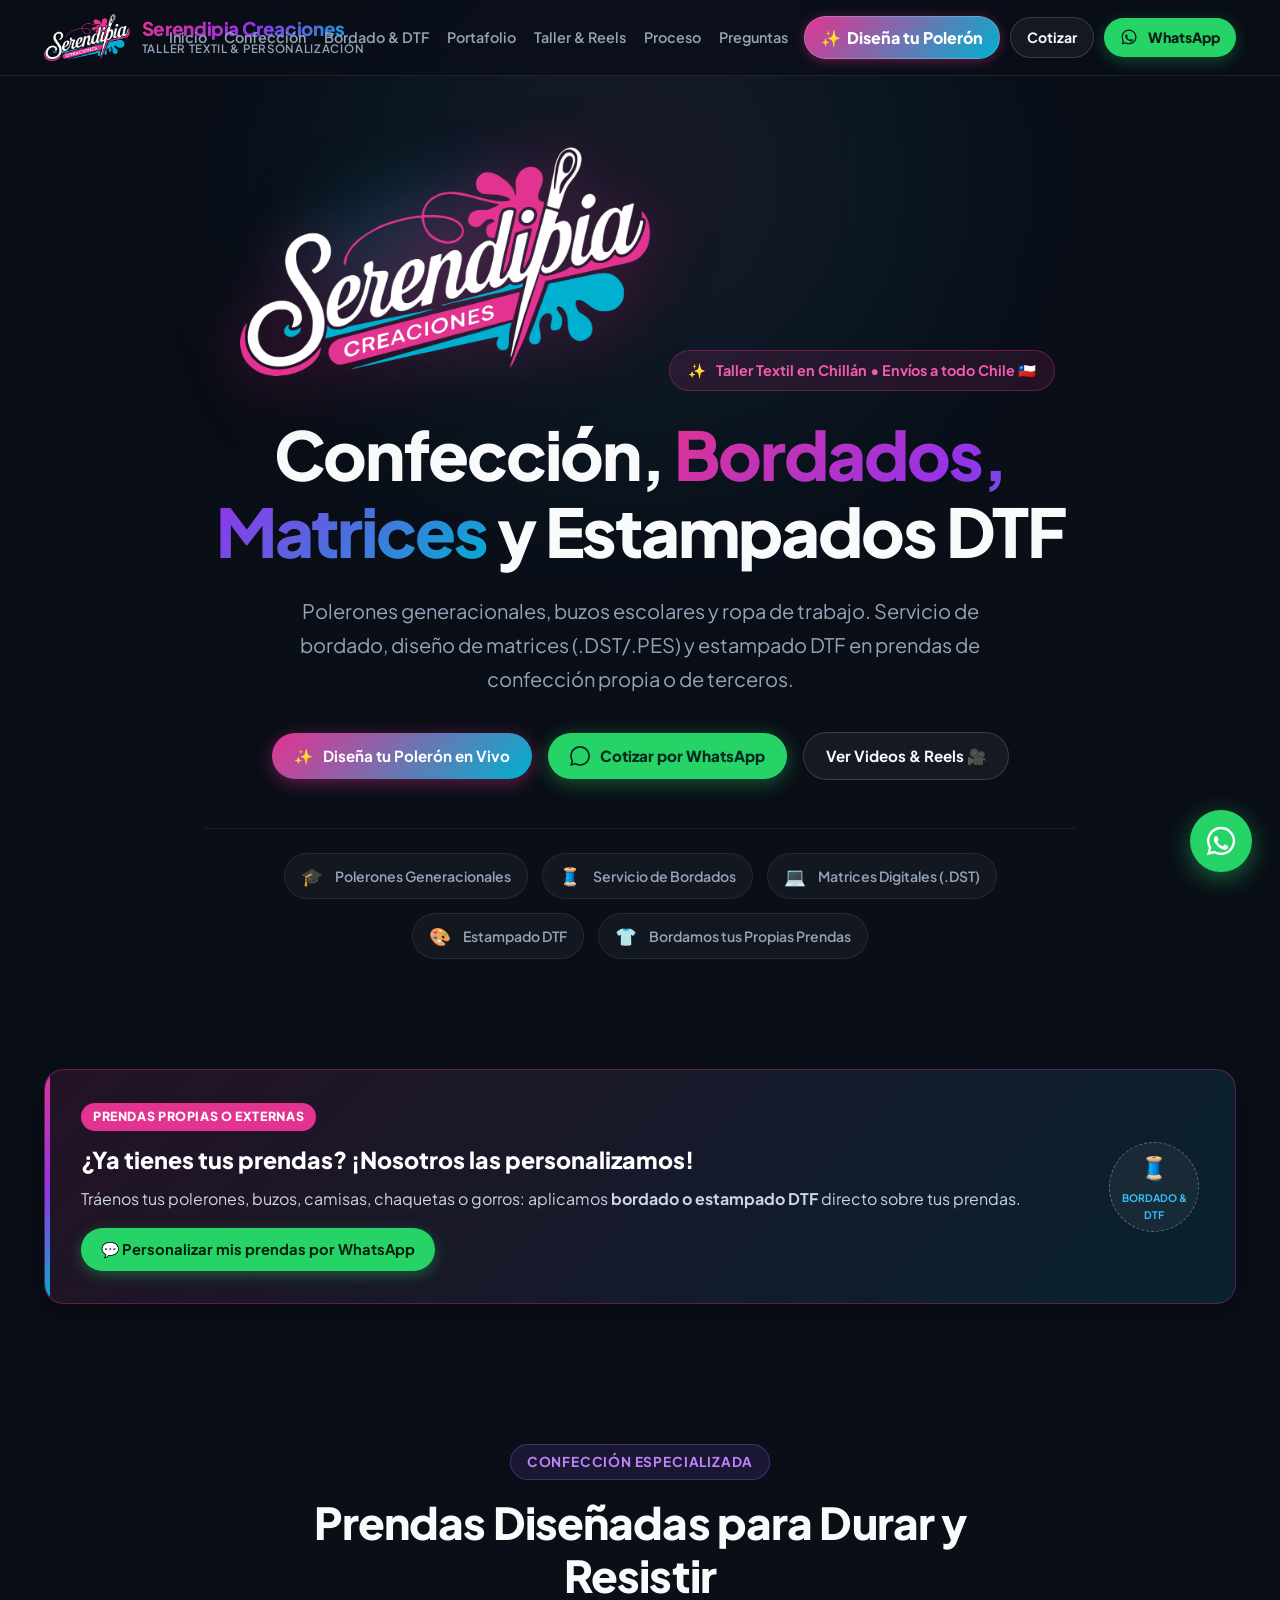
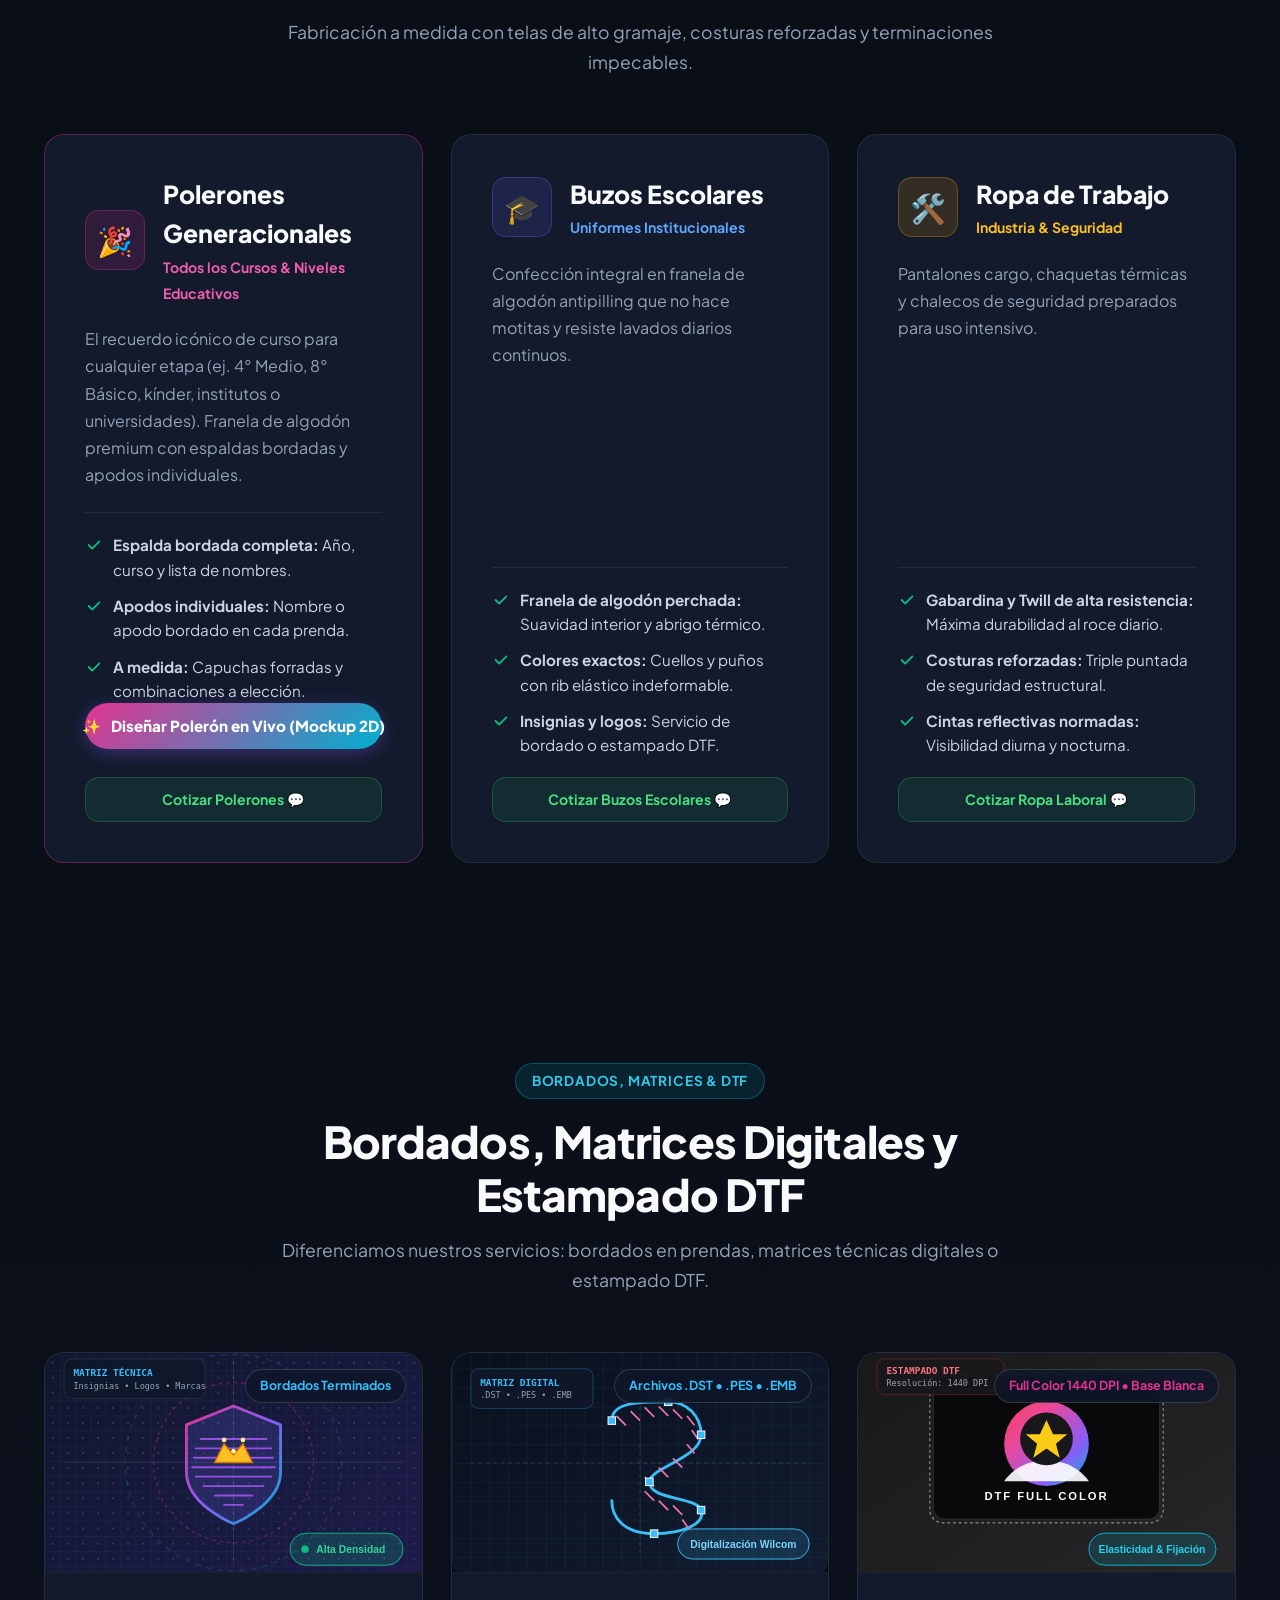
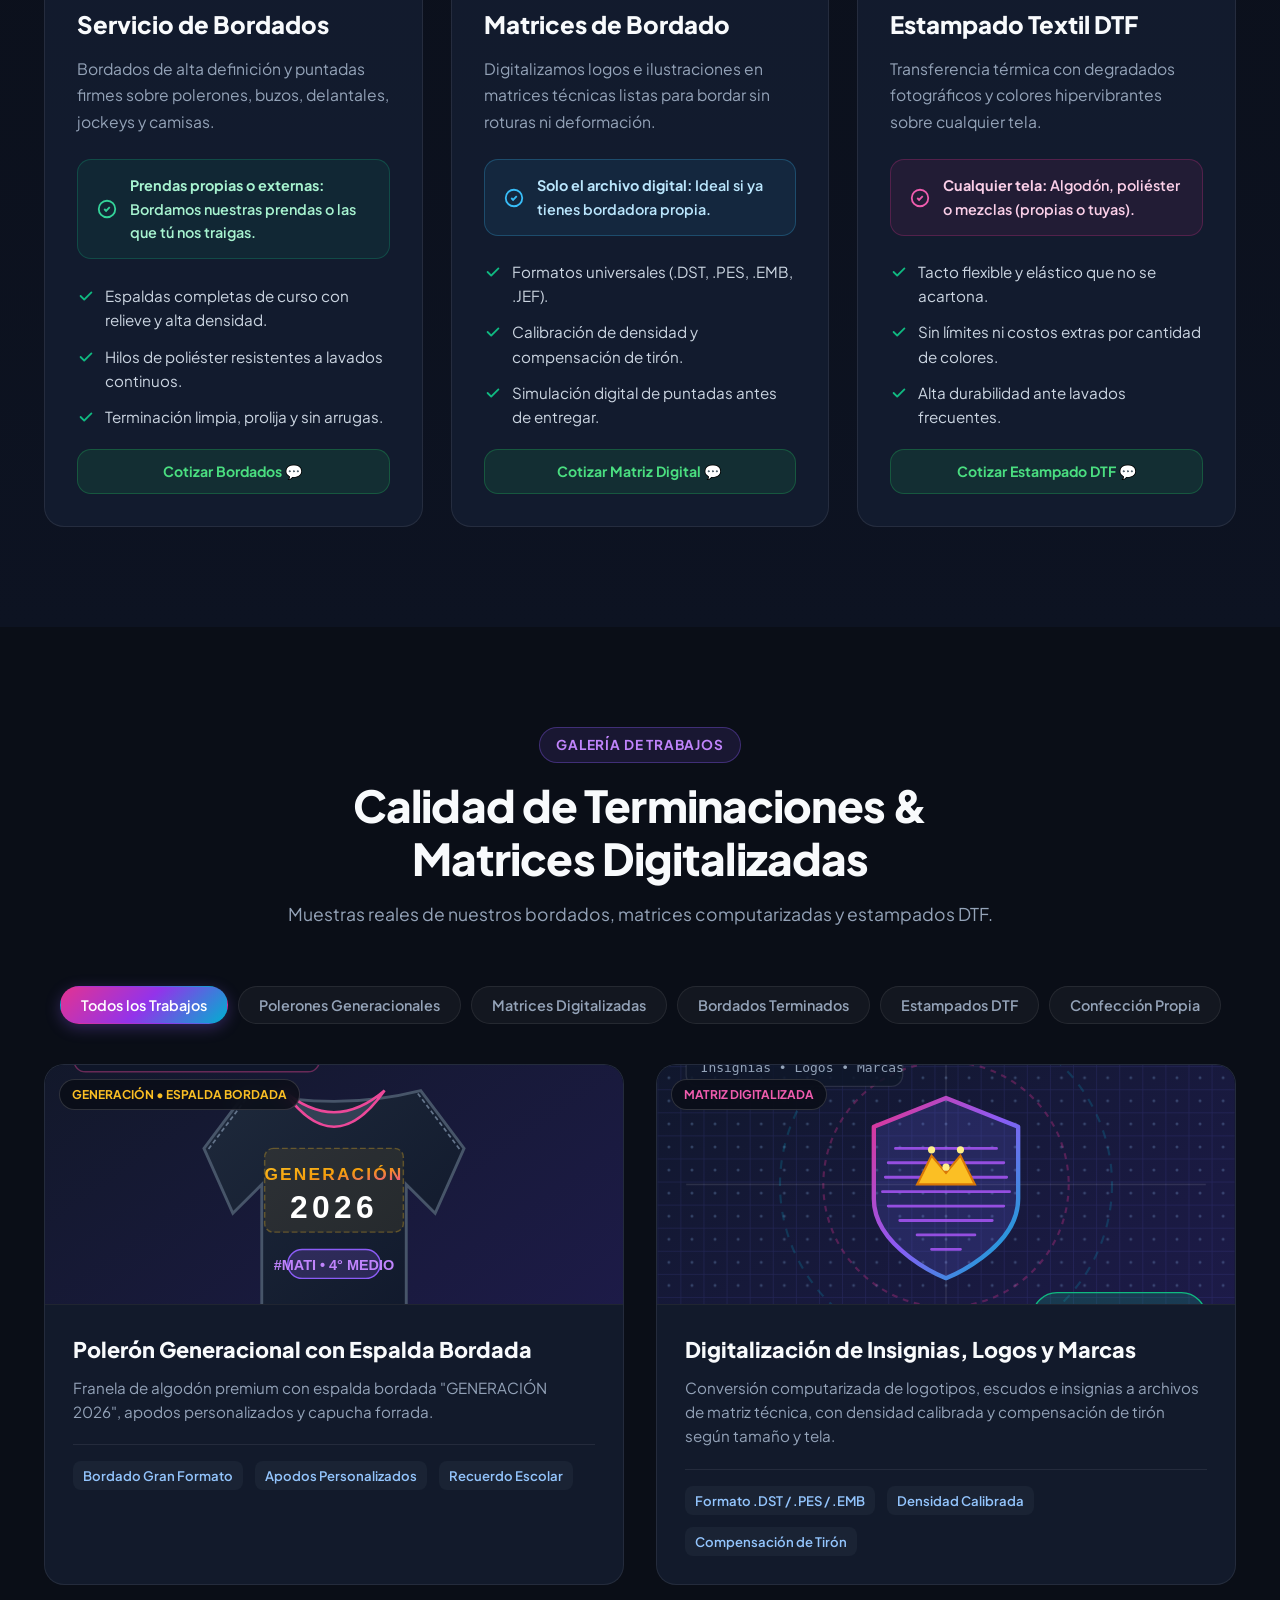
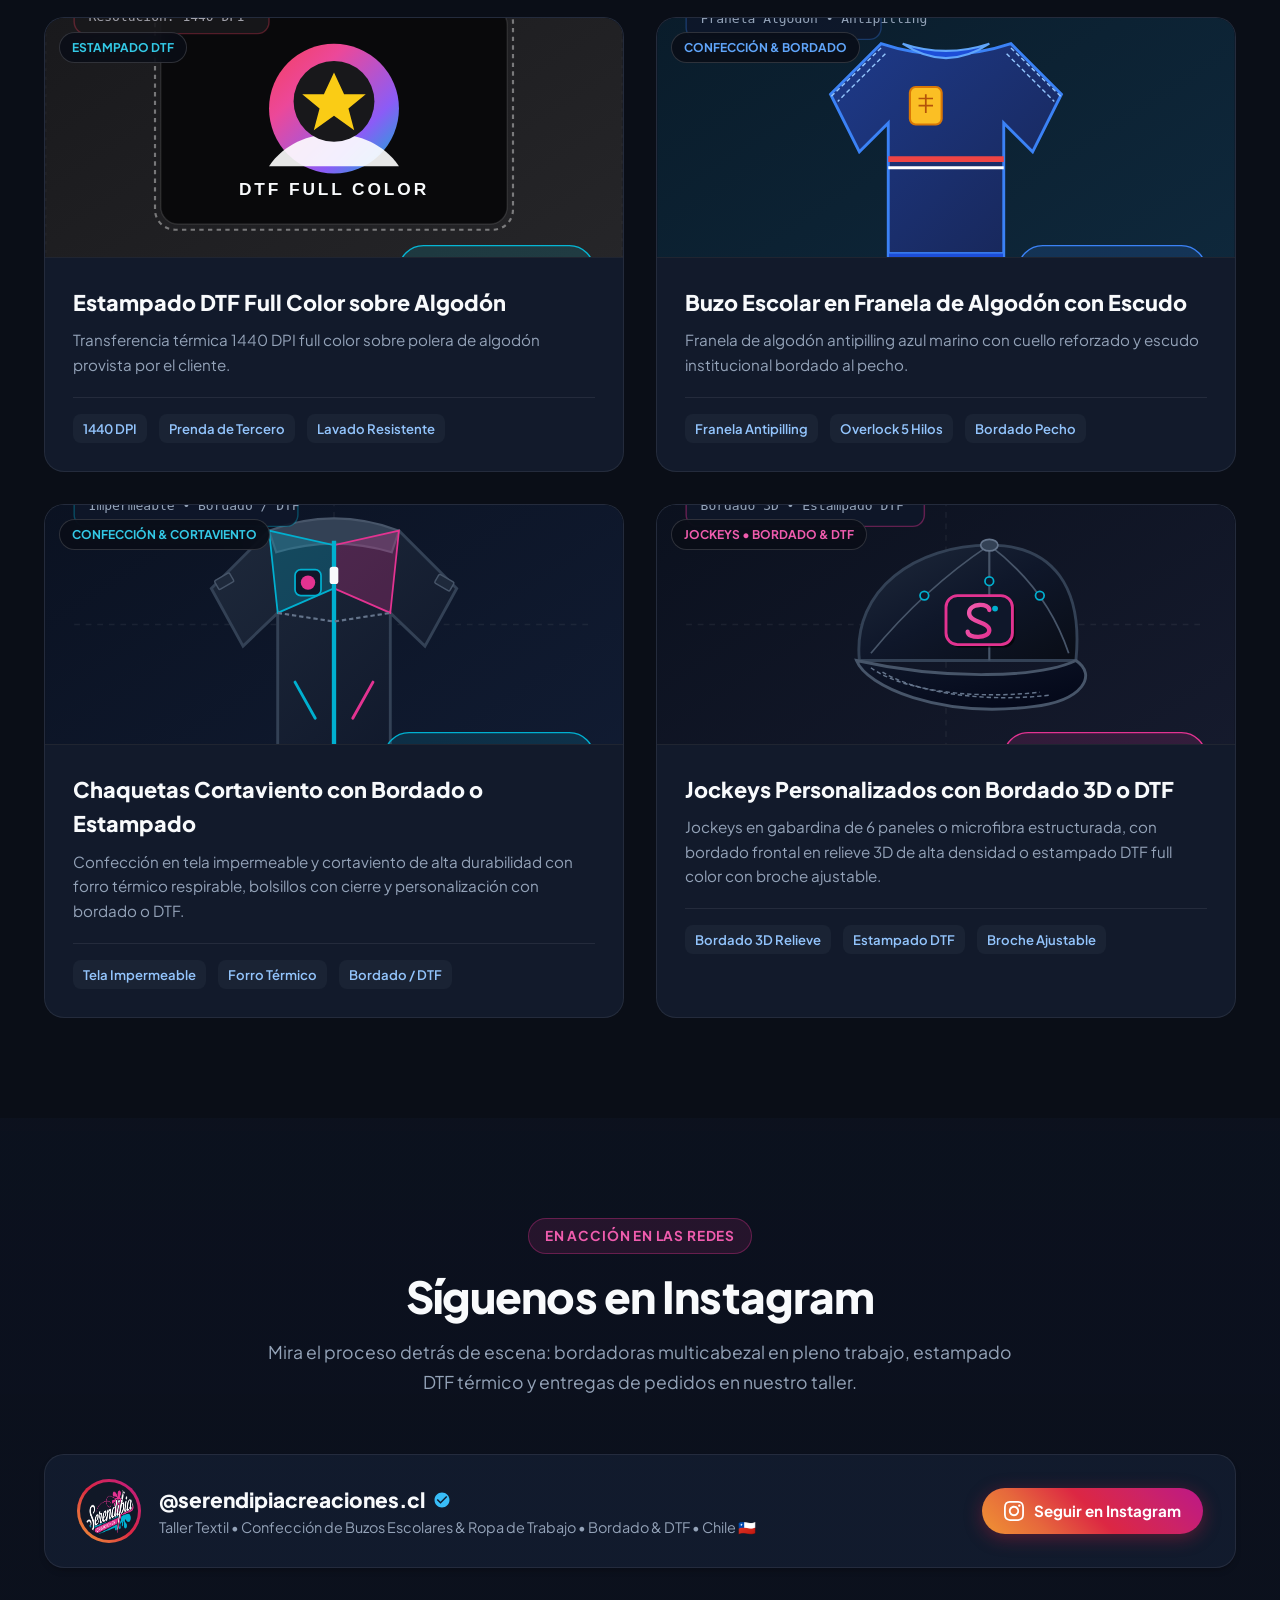
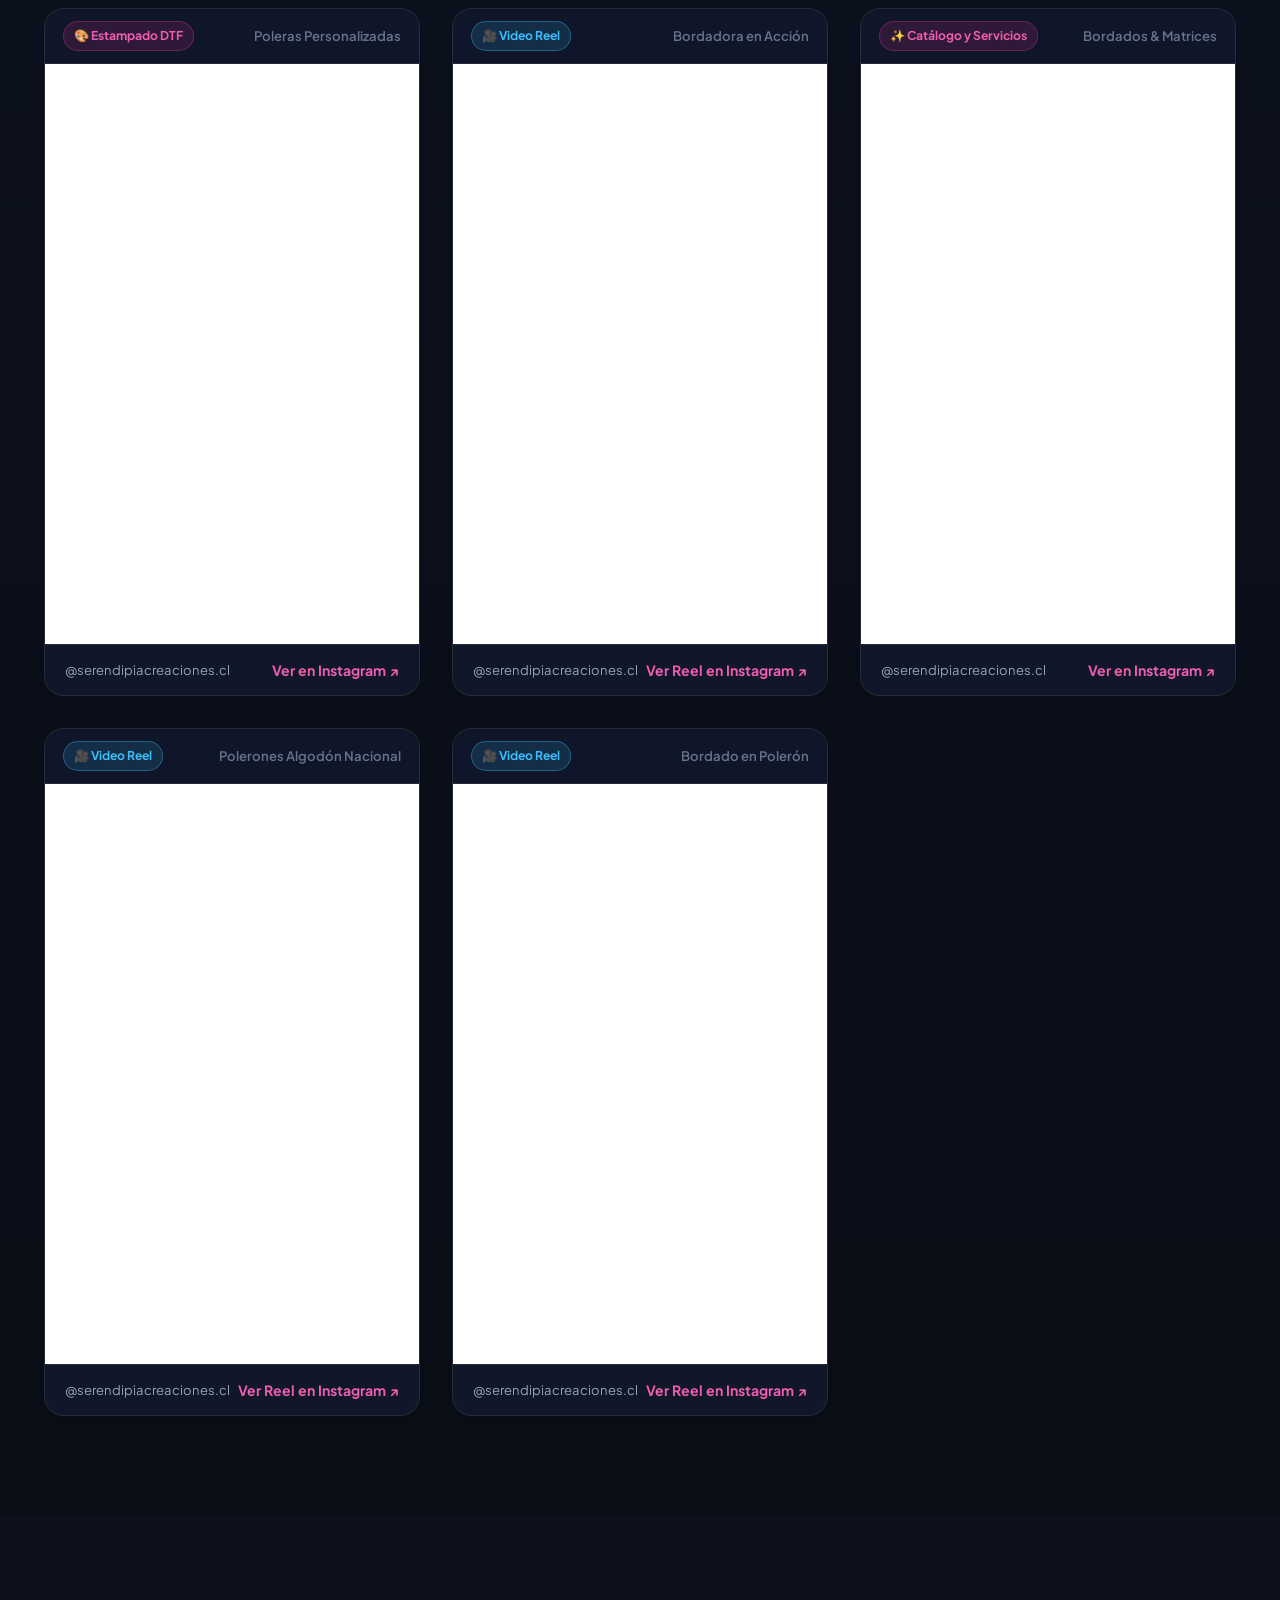
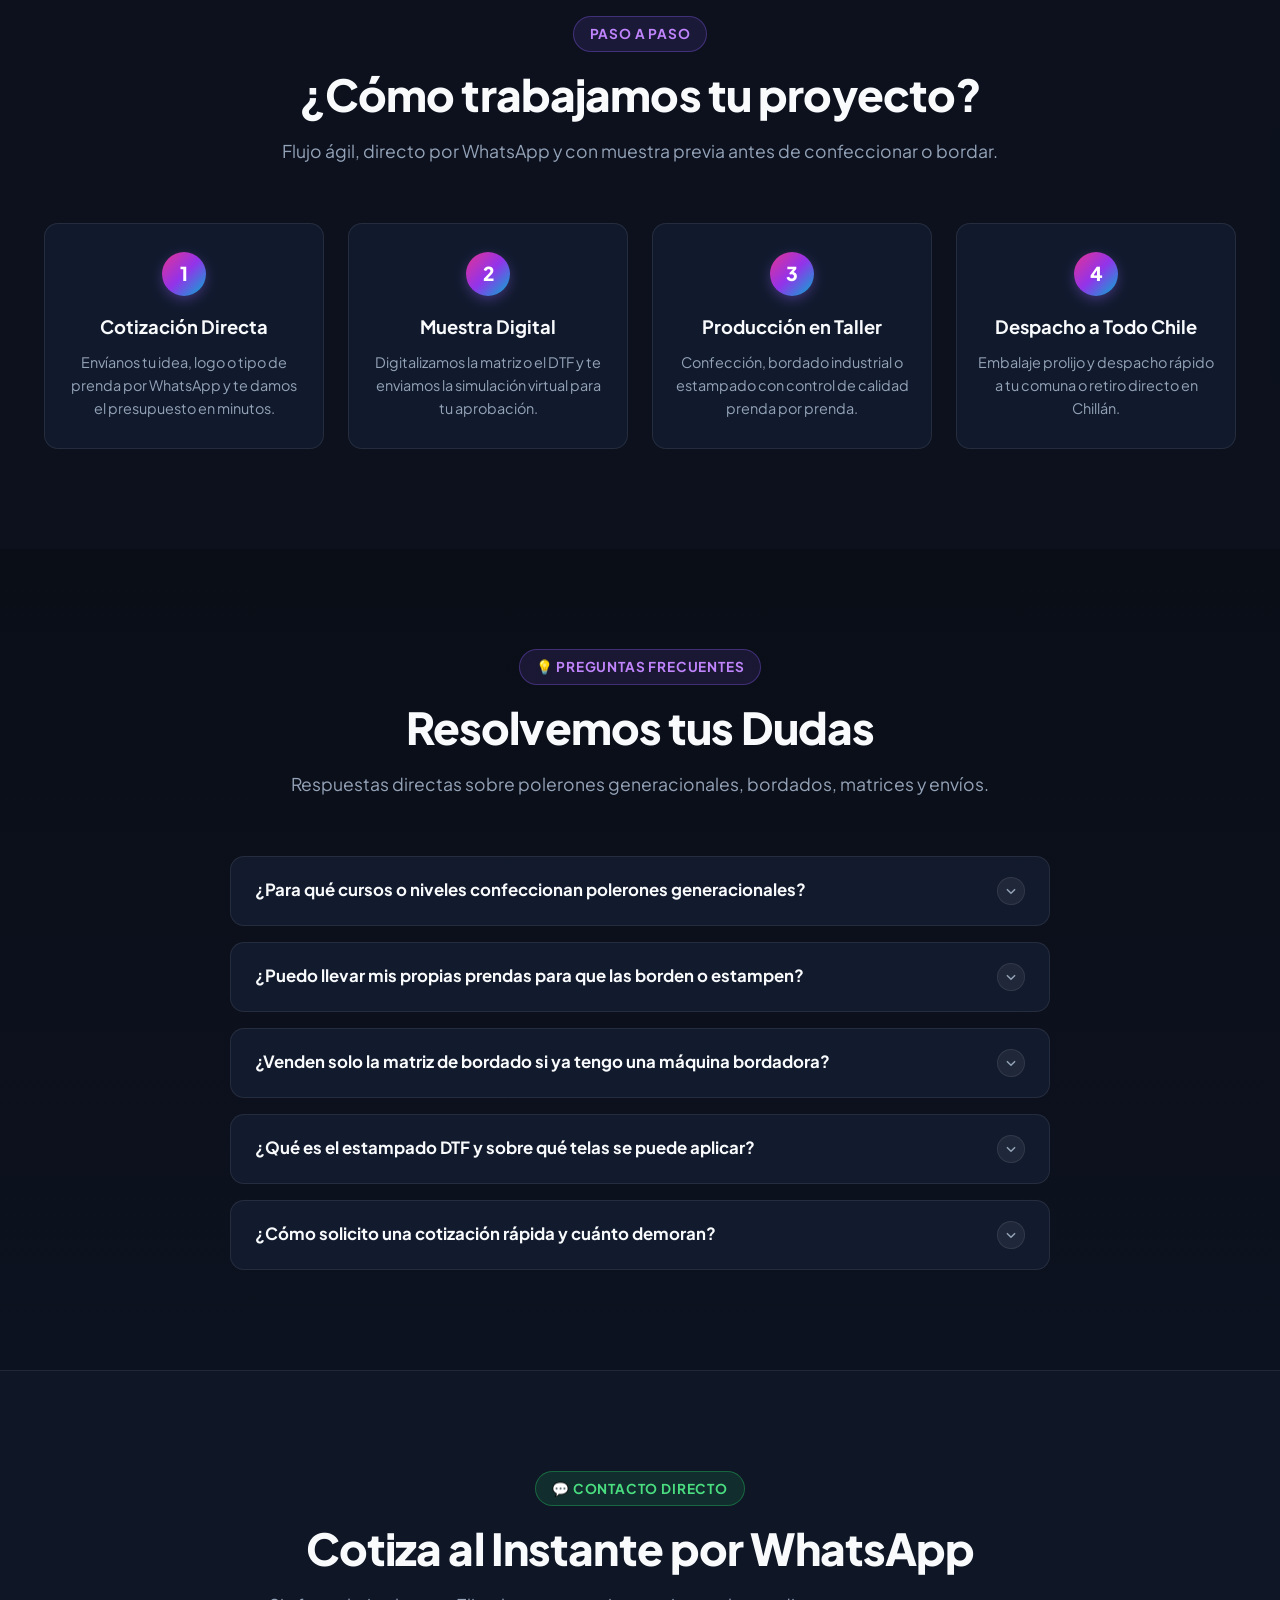
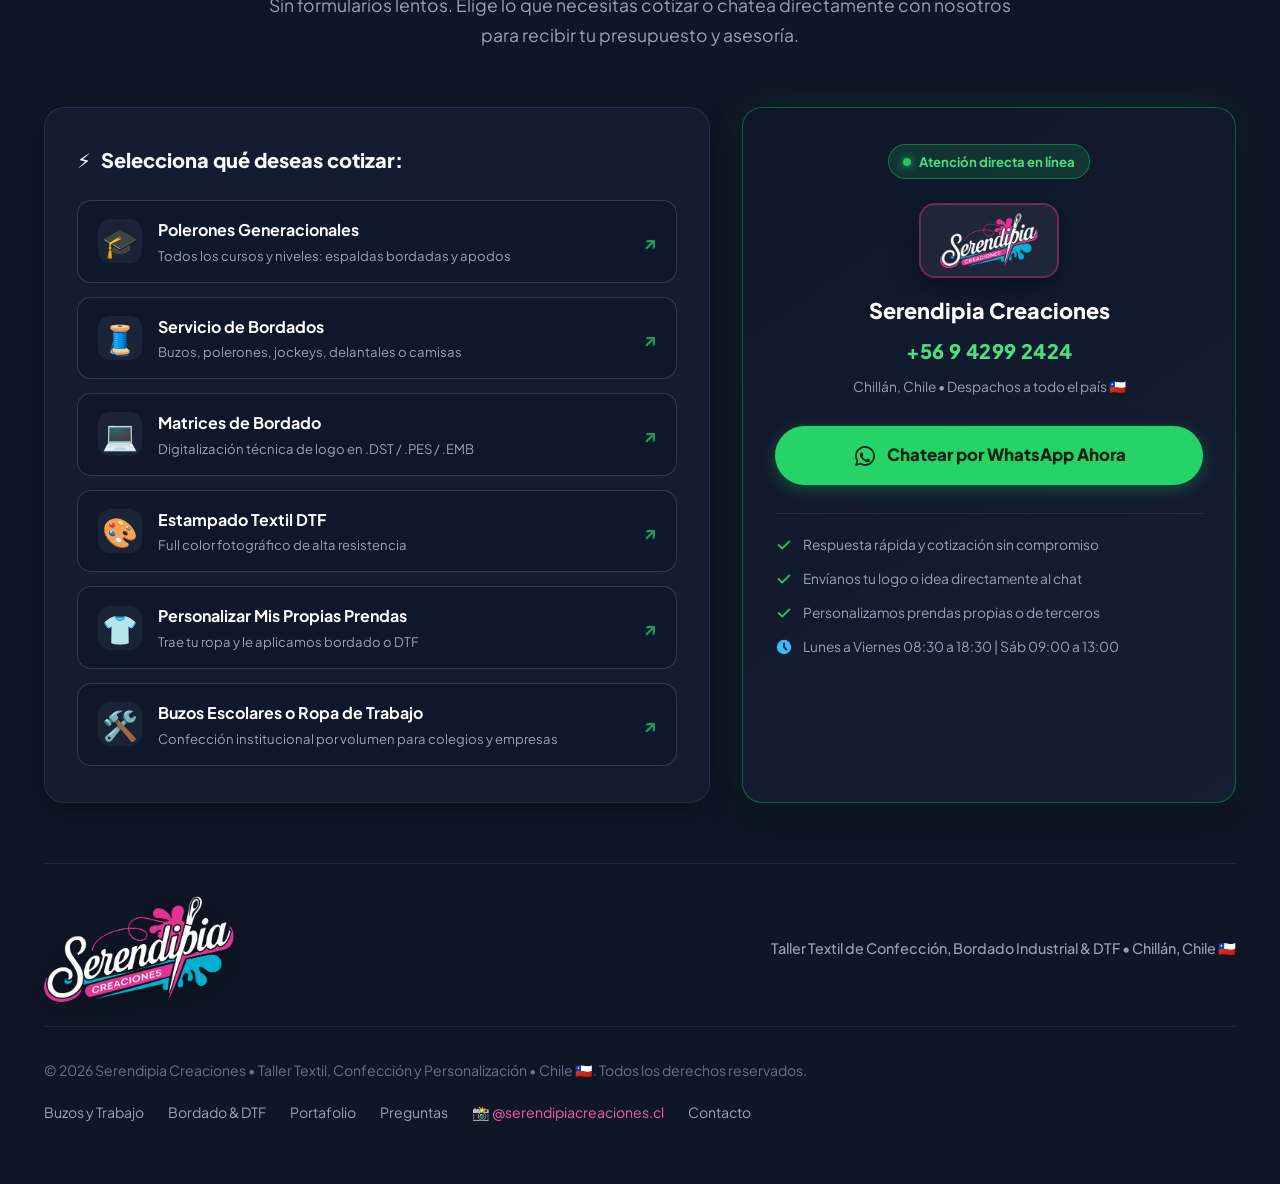
==== index.html @ 079649ae "feat: multicapa de textos e imagenes en frente y espalda, centrado del banner y optimizacion movil i" ====
<!DOCTYPE html>
<html lang="es">
<head>
  <meta charset="UTF-8">
  <meta name="viewport" content="width=device-width, initial-scale=1.0">
  
  <!-- SEO Primario: Título y Metadescripción de Alta Intención de Búsqueda -->
  <title>Serendipia Creaciones | Confección, Bordados, Matrices y DTF en Chillán, Chile</title>
  <meta name="description" content="Taller textil en Chillán con envíos a todo Chile. Especialistas en polerones generacionales escolares, buzos institucionales, servicio de bordados computarizados, diseño de matrices de bordado (.DST/.PES) y estampado DTF sobre prendas propias o de terceros. ¡Cotiza al instante por WhatsApp al +56 9 4299 2424!">
  <meta name="keywords" content="taller textil chillan, bordados chillan, matrices de bordado chillan, polerones generacionales chillan, buzos escolares chillan, estampado dtf chillan, ropa de trabajo chillan, bordado industrial chile, matrices dst pes wilcom, personalizacion prendas chillan, serendipia creaciones">
  <meta name="author" content="Serendipia Creaciones">
  <meta name="robots" content="index, follow, max-image-preview:large, max-snippet:-1, max-video-preview:-1">
  <meta name="googlebot" content="index, follow">
  <link rel="canonical" href="https://serendipiacreaciones.cl/">

  <!-- SEO Geográfico & Local (Chillán, Región de Ñuble, Chile) -->
  <meta name="geo.region" content="CL-NB">
  <meta name="geo.placename" content="Chillán, Región de Ñuble, Chile">
  <meta name="geo.position" content="-36.6063;-72.1034">
  <meta name="ICBM" content="-36.6063, -72.1034">

  <!-- Open Graph / Facebook & WhatsApp Link Previews -->
  <meta property="og:locale" content="es_CL">
  <meta property="og:type" content="website">
  <meta property="og:site_name" content="Serendipia Creaciones">
  <meta property="og:title" content="Serendipia Creaciones | Confección, Bordados, Matrices y Estampados DTF">
  <meta property="og:description" content="Taller textil en Chillán con envíos a todo Chile. Polerones generacionales, buzos escolares, servicio de bordados, matrices computarizadas y estampado DTF en prendas propias o del cliente.">
  <meta property="og:url" content="https://serendipiacreaciones.cl/">
  <meta property="og:image" content="https://serendipiacreaciones.cl/assets/images/logo-serendipia.png">
  <meta property="og:image:alt" content="Serendipia Creaciones Taller Textil Chillán">

  <!-- Twitter / X Cards -->
  <meta name="twitter:card" content="summary_large_image">
  <meta name="twitter:title" content="Serendipia Creaciones | Confección, Bordados, Matrices y DTF">
  <meta name="twitter:description" content="Taller textil en Chillán con envíos a todo Chile. Especialistas en polerones de generación, bordado industrial, matrices y DTF.">
  <meta name="twitter:image" content="https://serendipiacreaciones.cl/assets/images/logo-serendipia.png">

  <!-- Favicons y Optimización Móvil -->
  <link rel="icon" type="image/png" href="assets/images/logo-serendipia.png">
  <link rel="apple-touch-icon" href="assets/images/logo-serendipia.png">
  <meta name="theme-color" content="#0a0e17">

  <!-- Optimización de Carga: Google Fonts -->
  <link rel="preconnect" href="https://fonts.googleapis.com">
  <link rel="preconnect" href="https://fonts.gstatic.com" crossorigin>
  <link href="https://fonts.googleapis.com/css2?family=Plus+Jakarta+Sans:wght@400;500;600;700;800&display=swap" rel="stylesheet">

  <!-- Hoja de Estilos CSS -->
  <link rel="stylesheet" href="css/styles.css">

  <!-- Datos Estructurados JSON-LD (Schema.org) para Prioridad en Google SERP y Rich Snippets -->
  <script type="application/ld+json">
  {
    "@context": "https://schema.org",
    "@graph": [
      {
        "@type": ["LocalBusiness", "ProfessionalService"],
        "@id": "https://serendipiacreaciones.cl/#organization",
        "name": "Serendipia Creaciones",
        "alternateName": "Serendipia Creaciones Taller Textil",
        "url": "https://serendipiacreaciones.cl/",
        "logo": "https://serendipiacreaciones.cl/assets/images/logo-serendipia.png",
        "image": "https://serendipiacreaciones.cl/assets/images/logo-serendipia.png",
        "description": "Taller textil profesional en Chillán especializado en la confección de polerones generacionales, buzos escolares institucionales, indumentaria laboral, servicio de bordados industriales, matrices digitales de bordado (.DST, .PES, .EMB) y estampado DTF en prendas propias o de terceros.",
        "telephone": "+56942992424",
        "priceRange": "$$",
        "currenciesAccepted": "CLP",
        "paymentAccepted": "Transferencia bancaria, Efectivo",
        "address": {
          "@type": "PostalAddress",
          "addressLocality": "Chillán",
          "addressRegion": "Región de Ñuble",
          "addressCountry": "CL"
        },
        "geo": {
          "@type": "GeoCoordinates",
          "latitude": -36.6063,
          "longitude": -72.1034
        },
        "areaServed": [
          {
            "@type": "City",
            "name": "Chillán"
          },
          {
            "@type": "AdministrativeArea",
            "name": "Región de Ñuble"
          },
          {
            "@type": "Country",
            "name": "Chile"
          }
        ],
        "sameAs": [
          "https://www.instagram.com/serendipiacreaciones.cl/?hl=es-la"
        ],
        "openingHoursSpecification": [
          {
            "@type": "OpeningHoursSpecification",
            "dayOfWeek": ["Monday", "Tuesday", "Wednesday", "Thursday", "Friday"],
            "opens": "08:30",
            "closes": "18:30"
          },
          {
            "@type": "OpeningHoursSpecification",
            "dayOfWeek": "Saturday",
            "opens": "09:00",
            "closes": "13:00"
          }
        ],
        "hasOfferCatalog": {
          "@type": "OfferCatalog",
          "name": "Catálogo de Servicios Textiles y Personalización",
          "itemListElement": [
            {
              "@type": "Offer",
              "itemOffered": {
                "@type": "Service",
                "name": "Polerones Generacionales y de Curso",
                "description": "Confección de polerones para todos los niveles y cursos (ej. 4° Medio, 8° Básico, kínder, institutos o universidades), con espaldas bordadas completas y apodos personalizados."
              }
            },
            {
              "@type": "Offer",
              "itemOffered": {
                "@type": "Service",
                "name": "Servicio de Bordados Industriales",
                "description": "Bordado computarizado de alta densidad sobre polerones, buzos, jockeys, camisas y uniformes propios o traídos por el cliente."
              }
            },
            {
              "@type": "Offer",
              "itemOffered": {
                "@type": "Service",
                "name": "Diseño y Digitalización de Matrices de Bordado",
                "description": "Digitalización computarizada de logos e imágenes entregados en matrices listas para bordar (.DST, .PES, .EMB, .JEF)."
              }
            },
            {
              "@type": "Offer",
              "itemOffered": {
                "@type": "Service",
                "name": "Estampado Textil DTF (Direct to Film)",
                "description": "Impresión térmica full color de calidad fotográfica 1440 DPI sobre cualquier tipo de tela."
              }
            },
            {
              "@type": "Offer",
              "itemOffered": {
                "@type": "Service",
                "name": "Personalización sobre Prendas de Terceros",
                "description": "Servicio exclusivo para bordar o estampar prendas y ropa que el cliente nos traiga."
              }
            },
            {
              "@type": "Offer",
              "itemOffered": {
                "@type": "Service",
                "name": "Confección de Buzos Escolares y Ropa Laboral",
                "description": "Uniformes escolares institucionales y ropa de trabajo industrial con reflectivos y triple costura de seguridad."
              }
            }
          ]
        }
      },
      {
        "@type": "FAQPage",
        "@id": "https://serendipiacreaciones.cl/#faq",
        "mainEntity": [
          {
            "@type": "Question",
            "name": "¿Para qué cursos o niveles confeccionan polerones generacionales?",
            "acceptedAnswer": {
              "@type": "Answer",
              "text": "¡Confeccionamos para todos los cursos y niveles sin distinción! Tradicionalmente los más solicitados son 4° Medio y 8° Básico como ejemplos clásicos, pero también realizamos polerones para kínder, educación básica, institutos técnicos, carreras universitarias o agrupaciones. Incluyen espaldas bordadas completas en relieve (año, curso, lista de nombres) y apodos individuales bordados para cada alumno, con envíos a todo Chile o entrega en nuestro taller en Chillán."
            }
          },
          {
            "@type": "Question",
            "name": "¿Puedo llevar mis propias prendas para que las borden o estampen?",
            "acceptedAnswer": {
              "@type": "Answer",
              "text": "¡Por supuesto! En Serendipia Creaciones no es obligatorio comprar la prenda con nosotros. Puedes traernos tus propios polerones, buzos, jockeys, camisas, delantales o uniformes y aplicamos bordado industrial o estampado DTF con máxima calidad."
            }
          },
          {
            "@type": "Question",
            "name": "¿Venden solo la matriz de bordado si ya tengo una máquina bordadora?",
            "acceptedAnswer": {
              "@type": "Answer",
              "text": "Sí, ofrecemos el servicio técnico de digitalización y diseño de matrices de bordado. Convertimos tu logotipo, escudo o boceto en archivos listos para usar (.DST, .PES, .EMB, .JEF) calibrados con densidad y compensación de tirón para bordar sin roturas."
            }
          },
          {
            "@type": "Question",
            "name": "¿Qué es el estampado DTF y sobre qué telas se puede aplicar?",
            "acceptedAnswer": {
              "@type": "Answer",
              "text": "El estampado DTF (Direct to Film) es una tecnología de transferencia digital térmica a todo color y resolución fotográfica de 1440 DPI. Se puede estampar sobre algodón, poliéster o mezclas. Es flexible, elástico, no se cuartea y soporta lavados domésticos frecuentes."
            }
          },
          {
            "@type": "Question",
            "name": "¿Cómo solicito una cotización rápida y cuánto demoran?",
            "acceptedAnswer": {
              "@type": "Answer",
              "text": "Puedes cotizar al instante escribiéndonos por WhatsApp al +56 9 4299 2424. Nos envías tu idea, diseño o cantidad de prendas y te responderemos a la brevedad con tu cotización y asesoría sin compromiso."
            }
          }
        ]
      },
      {
        "@type": "WebSite",
        "@id": "https://serendipiacreaciones.cl/#website",
        "url": "https://serendipiacreaciones.cl/",
        "name": "Serendipia Creaciones",
        "description": "Taller Textil, Confección, Bordados, Matrices Digitales y Estampado DTF en Chillán, Chile",
        "publisher": {
          "@id": "https://serendipiacreaciones.cl/#organization"
        },
        "inLanguage": "es-CL"
      }
    ]
  }
  </script>
</head>
<body>

  <!-- =========================================================================
       Cabecera y Barra de Navegación
       ========================================================================= -->
  <header class="header" id="mainHeader">
    <div class="container navbar">
      <!-- Marca / Logotipo -->
      <a href="#inicio" class="nav-brand" id="brandLogo">
        <img src="assets/images/logo-serendipia.png" alt="Logotipo Oficial Serendipia Creaciones Taller Textil Chillán" class="brand-logo-img" width="100" height="48" decoding="async">
        <div class="brand-info">
          <span class="brand-name">Serendipia Creaciones</span>
          <span class="brand-sub">Taller Textil &amp; Personalización</span>
        </div>
      </a>

      <!-- Menú de Enlaces Principal -->
      <nav class="nav-links" id="navLinks" aria-label="Menú principal">
        <a href="#inicio" class="nav-link" id="linkInicio">Inicio</a>
        <a href="#servicios" class="nav-link" id="linkServicios">Confección</a>
        <a href="#personalizacion" class="nav-link" id="linkPersonalizacion">Bordado &amp; DTF</a>
        <a href="#portafolio" class="nav-link" id="linkPortafolio">Portafolio</a>
        <a href="#instagram" class="nav-link" id="linkInstagram">Taller &amp; Reels</a>
        <a href="#proceso" class="nav-link" id="linkProceso">Proceso</a>
        <a href="#faq" class="nav-link" id="linkFaq">Preguntas</a>

        <!-- Botones visibles dentro del menú desplegable móvil -->
        <div class="mobile-nav-actions" id="mobileNavActions">
          <a href="personalizador.html" class="nav-btn-customizer" style="width: 100%; justify-content: center; margin-bottom: 8px;">
            <span>✨</span>
            <span>Diseña tu Polerón en Vivo</span>
          </a>
          <a href="#contacto" class="btn btn-secondary" id="btnMobileQuote">Cotizar Proyecto</a>
          <a href="https://wa.me/56942992424?text=Hola%20Serendipia%20Creaciones%2C%20quisiera%20solicitar%20una%20cotizaci%C3%B3n" 
             target="_blank" 
             rel="noopener noreferrer" 
             class="btn btn-whatsapp" 
             id="btnMobileWhatsApp">
            <svg viewBox="0 0 24 24" width="18" height="18" fill="currentColor">
              <path d="M12.04 2c-5.46 0-9.91 4.45-9.91 9.91 0 1.75.46 3.45 1.32 4.95L2.05 22l5.25-1.38c1.45.79 3.08 1.21 4.74 1.21 5.46 0 9.91-4.45 9.91-9.91 0-2.65-1.03-5.14-2.9-7.01A9.816 9.816 0 0 0 12.04 2zm.01 1.67c4.54 0 8.24 3.7 8.24 8.24 0 2.2-.86 4.28-2.42 5.83a8.188 8.188 0 0 1-5.82 2.41h-.01c-1.49 0-2.94-.4-4.21-1.15l-.3-.18-3.12.82.83-3.04-.2-.31a8.17 8.17 0 0 1-1.26-4.38c0-4.54 3.7-8.24 8.25-8.24zm4.52 11.64c-.25-.13-1.47-.72-1.7-.81-.23-.08-.39-.13-.56.13-.17.25-.64.81-.79.97-.14.17-.29.19-.54.06-.25-.13-1.06-.39-2.02-1.25-.75-.67-1.25-1.49-1.4-1.74-.14-.25-.02-.39.11-.51.11-.11.25-.29.37-.44.12-.14.17-.25.25-.42.08-.17.04-.31-.02-.44-.06-.13-.56-1.35-.77-1.85-.2-.49-.41-.42-.56-.43h-.48c-.17 0-.44.06-.67.31-.23.25-.88.86-.88 2.1 0 1.24.9 2.44 1.03 2.61.12.17 1.78 2.71 4.3 3.8 2.53 1.09 2.53.73 2.99.69.45-.04 1.47-.6 1.68-1.18.21-.58.21-1.07.15-1.18-.06-.11-.23-.17-.48-.3z"/>
            </svg>
            WhatsApp Directo
          </a>
        </div>
      </nav>

      <!-- Botones de Acción Directa en Barra Superior -->
      <div class="nav-actions">
        <a href="personalizador.html" class="nav-btn-customizer" id="btnNavCustomizer">
          <span>✨</span>
          <span>Diseña tu Polerón</span>
        </a>
        <a href="#contacto" class="btn btn-secondary nav-btn-quote" id="btnNavQuote">Cotizar</a>
        <a href="https://wa.me/56942992424?text=Hola%20Serendipia%20Creaciones%2C%20quisiera%20solicitar%20una%20cotizaci%C3%B3n" 
           target="_blank" 
           rel="noopener noreferrer" 
           class="btn btn-whatsapp nav-btn-wa" 
           id="btnNavWhatsApp">
          <svg viewBox="0 0 24 24" width="18" height="18" fill="currentColor">
            <path d="M12.04 2c-5.46 0-9.91 4.45-9.91 9.91 0 1.75.46 3.45 1.32 4.95L2.05 22l5.25-1.38c1.45.79 3.08 1.21 4.74 1.21 5.46 0 9.91-4.45 9.91-9.91 0-2.65-1.03-5.14-2.9-7.01A9.816 9.816 0 0 0 12.04 2zm.01 1.67c4.54 0 8.24 3.7 8.24 8.24 0 2.2-.86 4.28-2.42 5.83a8.188 8.188 0 0 1-5.82 2.41h-.01c-1.49 0-2.94-.4-4.21-1.15l-.3-.18-3.12.82.83-3.04-.2-.31a8.17 8.17 0 0 1-1.26-4.38c0-4.54 3.7-8.24 8.25-8.24zm4.52 11.64c-.25-.13-1.47-.72-1.7-.81-.23-.08-.39-.13-.56.13-.17.25-.64.81-.79.97-.14.17-.29.19-.54.06-.25-.13-1.06-.39-2.02-1.25-.75-.67-1.25-1.49-1.4-1.74-.14-.25-.02-.39.11-.51.11-.11.25-.29.37-.44.12-.14.17-.25.25-.42.08-.17.04-.31-.02-.44-.06-.13-.56-1.35-.77-1.85-.2-.49-.41-.42-.56-.43h-.48c-.17 0-.44.06-.67.31-.23.25-.88.86-.88 2.1 0 1.24.9 2.44 1.03 2.61.12.17 1.78 2.71 4.3 3.8 2.53 1.09 2.53.73 2.99.69.45-.04 1.47-.6 1.68-1.18.21-.58.21-1.07.15-1.18-.06-.11-.23-.17-.48-.3z"/>
          </svg>
          <span class="btn-wa-text">WhatsApp</span>
        </a>
      </div>

      <!-- Botón Menú Móvil -->
      <button class="menu-toggle" id="menuToggle" aria-label="Abrir menú de navegación" aria-expanded="false" aria-controls="navLinks">
        <span></span>
        <span></span>
        <span></span>
      </button>
    </div>
  </header>

  <!-- =========================================================================
       Sección Hero (Principal)
       ========================================================================= -->
  <main>
    <section class="hero" id="inicio">
      <div class="container hero-content">
        <!-- Logotipo Oficial Grande y Destacado -->
        <div class="hero-logo-box" id="heroLogoBox">
          <img src="assets/images/logo-serendipia.png" 
               alt="Serendipia Creaciones - Taller Textil, Confección y Bordados en Chillán" 
               class="hero-logo-main" 
               width="420" 
               height="235" 
               fetchpriority="high">
        </div>

        <div class="hero-badge" id="heroBadge">
          <span>✨</span>
          <span>Taller Textil en Chillán • Envíos a todo Chile 🇨🇱</span>
        </div>

        <h1 class="hero-title" id="heroTitle">
          Confección, <span class="text-gradient">Bordados, Matrices</span> y Estampados DTF
        </h1>

        <p class="hero-subtitle" id="heroSubtitle">
          Polerones generacionales, buzos escolares y ropa de trabajo. Servicio de bordado, diseño de matrices (.DST/.PES) y estampado DTF en prendas de confección propia o de terceros.
        </p>

        <div class="hero-cta" id="heroCta">
          <a href="personalizador.html" class="btn btn-primary btn-hero-customizer" id="btnHeroCustomizer" style="background: linear-gradient(135deg, #e33391, #00b0d0); box-shadow: 0 4px 18px rgba(227, 51, 145, 0.4);">
            <span>✨</span>
            <span>Diseña tu Polerón en Vivo</span>
          </a>
          <a href="https://wa.me/56942992424?text=Hola%20Serendipia%20Creaciones%2C%20quisiera%20cotizar%20un%20proyecto" 
             target="_blank" 
             rel="noopener noreferrer" 
             class="btn btn-whatsapp btn-hero-wa" 
             id="btnHeroQuote">
            <svg viewBox="0 0 24 24" width="20" height="20" fill="currentColor">
              <path d="M.057 24l1.687-6.163c-1.041-1.804-1.588-3.849-1.587-5.946.003-6.556 5.338-11.891 11.893-11.891 3.181.001 6.167 1.24 8.413 3.488 2.245 2.248 3.481 5.236 3.48 8.414-.003 6.557-5.338 11.892-11.893 11.892-1.99-.001-3.951-.5-5.688-1.448l-6.305 1.654zm6.597-3.807c1.676.995 3.276 1.591 5.392 1.592 5.448 0 9.886-4.434 9.889-9.885.002-5.462-4.415-9.89-9.881-9.892-5.452 0-9.887 4.434-9.889 9.884-.001 2.225.651 3.891 1.746 5.634l-.999 3.648 3.742-.981z"/>
            </svg>
            <span>Cotizar por WhatsApp</span>
          </a>
          <a href="#instagram" class="btn btn-secondary" id="btnHeroPortfolio">Ver Videos &amp; Reels 🎥</a>
        </div>

        <!-- Pastillas de Beneficios Rápidos -->
        <div class="hero-pills" id="heroPills">
          <span class="pill-item">
            <span style="font-size: 1.1rem; margin-right: 4px;">🎓</span>
            Polerones Generacionales
          </span>
          <span class="pill-item">
            <span style="font-size: 1.1rem; margin-right: 4px;">🧵</span>
            Servicio de Bordados
          </span>
          <span class="pill-item">
            <span style="font-size: 1.1rem; margin-right: 4px;">💻</span>
            Matrices Digitales (.DST)
          </span>
          <span class="pill-item">
            <span style="font-size: 1.1rem; margin-right: 4px;">🎨</span>
            Estampado DTF
          </span>
          <span class="pill-item">
            <span style="font-size: 1.1rem; margin-right: 4px;">👕</span>
            Bordamos tus Propias Prendas
          </span>
        </div>
      </div>
    </section>

    <!-- =========================================================================
         Banner Destacado: Servicio para Prendas Propias o de Terceros
         ========================================================================= -->
    <div class="container">
      <aside class="third-party-callout" id="calloutPrendas">
        <div class="callout-content">
          <span class="callout-tag">Prendas Propias o Externas</span>
          <h2 class="callout-title">¿Ya tienes tus prendas? ¡Nosotros las personalizamos!</h2>
          <p class="callout-desc">
            Tráenos tus polerones, buzos, camisas, chaquetas o gorros: aplicamos <strong>bordado o estampado DTF</strong> directo sobre tus prendas.
          </p>
          <a href="https://wa.me/56942992424?text=Hola%20Serendipia%20Creaciones%2C%20tengo%20mis%20propias%20prendas%20y%20quiero%20personalizarlas" 
             target="_blank" 
             rel="noopener noreferrer" 
             class="btn-callout-wa">
            <span>💬 Personalizar mis prendas por WhatsApp</span>
          </a>
        </div>
        <div class="callout-badge-circle" aria-hidden="true">
          <span>🧵</span>
          <span>Bordado &amp; DTF</span>
        </div>
      </aside>
    </div>

    <!-- =========================================================================
         Sección 1: Confección Textil (Buzos Escolares y Ropa de Trabajo)
         ========================================================================= -->
    <section class="section" id="servicios">
      <div class="container">
        <header class="section-header">
          <span class="section-tag">Confección Especializada</span>
          <h2 class="section-title">Prendas Diseñadas para Durar y Resistir</h2>
          <p class="section-description">
            Fabricación a medida con telas de alto gramaje, costuras reforzadas y terminaciones impecables.
          </p>
        </header>

        <div class="services-grid" id="servicesGrid">
          <!-- Tarjeta 1: Polerones Generacionales -->
          <article class="service-card" id="cardPoleronesGeneracionales" style="border-color: rgba(227, 51, 145, 0.35);">
            <div class="service-header-row">
              <div class="service-icon-box" style="background: rgba(227, 51, 145, 0.15); border-color: rgba(227, 51, 145, 0.3);" aria-hidden="true">🎉</div>
              <div>
                <h3 class="service-title">Polerones Generacionales</h3>
                <span style="color: #f05cae; font-size: 0.88rem; font-weight: 700;">Todos los Cursos &amp; Niveles Educativos</span>
              </div>
            </div>
            <p class="service-desc">
              El recuerdo icónico de curso para cualquier etapa (ej. 4° Medio, 8° Básico, kínder, institutos o universidades). Franela de algodón premium con espaldas bordadas y apodos individuales.
            </p>
            <div class="service-specs">
              <div class="spec-item">
                <svg viewBox="0 0 20 20" fill="currentColor"><path fill-rule="evenodd" d="M16.707 5.293a1 1 0 010 1.414l-8 8a1 1 0 01-1.414 0l-4-4a1 1 0 011.414-1.414L8 12.586l7.293-7.293a1 1 0 011.414 0z" clip-rule="evenodd"/></svg>
                <span><strong>Espalda bordada completa:</strong> Año, curso y lista de nombres.</span>
              </div>
              <div class="spec-item">
                <svg viewBox="0 0 20 20" fill="currentColor"><path fill-rule="evenodd" d="M16.707 5.293a1 1 0 010 1.414l-8 8a1 1 0 01-1.414 0l-4-4a1 1 0 011.414-1.414L8 12.586l7.293-7.293a1 1 0 011.414 0z" clip-rule="evenodd"/></svg>
                <span><strong>Apodos individuales:</strong> Nombre o apodo bordado en cada prenda.</span>
              </div>
              <div class="spec-item">
                <svg viewBox="0 0 20 20" fill="currentColor"><path fill-rule="evenodd" d="M16.707 5.293a1 1 0 010 1.414l-8 8a1 1 0 01-1.414 0l-4-4a1 1 0 011.414-1.414L8 12.586l7.293-7.293a1 1 0 011.414 0z" clip-rule="evenodd"/></svg>
                <span><strong>A medida:</strong> Capuchas forradas y combinaciones a elección.</span>
              </div>
            </div>
            <a href="personalizador.html" 
               class="btn btn-primary" 
               style="width: 100%; justify-content: center; margin-bottom: 8px; font-weight: 800; background: linear-gradient(135deg, #e33391, #00b0d0);">
              <span>✨</span>
              <span>Diseñar Polerón en Vivo (Mockup 2D)</span>
            </a>
            <a href="https://wa.me/56942992424?text=Hola%20Serendipia%20Creaciones%2C%20quisiera%20cotizar%20polerones%20generacionales%20de%20curso" 
               target="_blank" 
               rel="noopener noreferrer" 
               class="btn-card-wa">
              Cotizar Polerones 💬
            </a>
          </article>

          <!-- Tarjeta 2: Buzos Escolares -->
          <article class="service-card" id="cardBuzosEscolares">
            <div class="service-header-row">
              <div class="service-icon-box" aria-hidden="true">🎓</div>
              <div>
                <h3 class="service-title">Buzos Escolares</h3>
                <span style="color: #60a5fa; font-size: 0.88rem; font-weight: 700;">Uniformes Institucionales</span>
              </div>
            </div>
            <p class="service-desc">
              Confección integral en franela de algodón antipilling que no hace motitas y resiste lavados diarios continuos.
            </p>
            <div class="service-specs">
              <div class="spec-item">
                <svg viewBox="0 0 20 20" fill="currentColor"><path fill-rule="evenodd" d="M16.707 5.293a1 1 0 010 1.414l-8 8a1 1 0 01-1.414 0l-4-4a1 1 0 011.414-1.414L8 12.586l7.293-7.293a1 1 0 011.414 0z" clip-rule="evenodd"/></svg>
                <span><strong>Franela de algodón perchada:</strong> Suavidad interior y abrigo térmico.</span>
              </div>
              <div class="spec-item">
                <svg viewBox="0 0 20 20" fill="currentColor"><path fill-rule="evenodd" d="M16.707 5.293a1 1 0 010 1.414l-8 8a1 1 0 01-1.414 0l-4-4a1 1 0 011.414-1.414L8 12.586l7.293-7.293a1 1 0 011.414 0z" clip-rule="evenodd"/></svg>
                <span><strong>Colores exactos:</strong> Cuellos y puños con rib elástico indeformable.</span>
              </div>
              <div class="spec-item">
                <svg viewBox="0 0 20 20" fill="currentColor"><path fill-rule="evenodd" d="M16.707 5.293a1 1 0 010 1.414l-8 8a1 1 0 01-1.414 0l-4-4a1 1 0 011.414-1.414L8 12.586l7.293-7.293a1 1 0 011.414 0z" clip-rule="evenodd"/></svg>
                <span><strong>Insignias y logos:</strong> Servicio de bordado o estampado DTF.</span>
              </div>
            </div>
            <a href="https://wa.me/56942992424?text=Hola%20Serendipia%20Creaciones%2C%20quisiera%20cotizar%20buzos%20escolares%20institucionales" 
               target="_blank" 
               rel="noopener noreferrer" 
               class="btn-card-wa">
              Cotizar Buzos Escolares 💬
            </a>
          </article>

          <!-- Tarjeta 3: Ropa de Trabajo -->
          <article class="service-card" id="cardRopaTrabajo">
            <div class="service-header-row">
              <div class="service-icon-box" style="background: rgba(245, 158, 11, 0.15); border-color: rgba(245, 158, 11, 0.3);" aria-hidden="true">🛠️</div>
              <div>
                <h3 class="service-title">Ropa de Trabajo</h3>
                <span style="color: #fbbf24; font-size: 0.88rem; font-weight: 700;">Industria &amp; Seguridad</span>
              </div>
            </div>
            <p class="service-desc">
              Pantalones cargo, chaquetas térmicas y chalecos de seguridad preparados para uso intensivo.
            </p>
            <div class="service-specs">
              <div class="spec-item">
                <svg viewBox="0 0 20 20" fill="currentColor"><path fill-rule="evenodd" d="M16.707 5.293a1 1 0 010 1.414l-8 8a1 1 0 01-1.414 0l-4-4a1 1 0 011.414-1.414L8 12.586l7.293-7.293a1 1 0 011.414 0z" clip-rule="evenodd"/></svg>
                <span><strong>Gabardina y Twill de alta resistencia:</strong> Máxima durabilidad al roce diario.</span>
              </div>
              <div class="spec-item">
                <svg viewBox="0 0 20 20" fill="currentColor"><path fill-rule="evenodd" d="M16.707 5.293a1 1 0 010 1.414l-8 8a1 1 0 01-1.414 0l-4-4a1 1 0 011.414-1.414L8 12.586l7.293-7.293a1 1 0 011.414 0z" clip-rule="evenodd"/></svg>
                <span><strong>Costuras reforzadas:</strong> Triple puntada de seguridad estructural.</span>
              </div>
              <div class="spec-item">
                <svg viewBox="0 0 20 20" fill="currentColor"><path fill-rule="evenodd" d="M16.707 5.293a1 1 0 010 1.414l-8 8a1 1 0 01-1.414 0l-4-4a1 1 0 011.414-1.414L8 12.586l7.293-7.293a1 1 0 011.414 0z" clip-rule="evenodd"/></svg>
                <span><strong>Cintas reflectivas normadas:</strong> Visibilidad diurna y nocturna.</span>
              </div>
            </div>
            <a href="https://wa.me/56942992424?text=Hola%20Serendipia%20Creaciones%2C%20quisiera%20cotizar%20ropa%20de%20trabajo%20e%20indumentaria%20laboral" 
               target="_blank" 
               rel="noopener noreferrer" 
               class="btn-card-wa">
              Cotizar Ropa Laboral 💬
            </a>
          </article>
        </div>
      </div>
    </section>

    <!-- =========================================================================
         Sección 2: Personalización Destacada (Bordado Industrial & DTF)
         ========================================================================= -->
    <section class="section customization-section" id="personalizacion">
      <div class="container">
        <header class="section-header">
          <span class="section-tag" style="background: rgba(0, 176, 208, 0.12); border-color: rgba(0, 176, 208, 0.35); color: #33c9e6;">
            Bordados, Matrices &amp; DTF
          </span>
          <h2 class="section-title">Bordados, Matrices Digitales y Estampado DTF</h2>
          <p class="section-description">
            Diferenciamos nuestros servicios: bordados en prendas, matrices técnicas digitales o estampado DTF.
          </p>
        </header>

        <div class="custom-grid" id="customGrid">
          <!-- Card 1: Servicio de Bordados -->
          <article class="custom-card" id="cardServicioBordados">
            <div class="custom-media">
              <img src="assets/images/embroidery-matrix.svg" alt="Servicio de bordado textil computarizado en Chillán sobre prendas" width="400" height="220" loading="lazy" decoding="async">
              <span class="custom-badge-tech">Bordados Terminados</span>
            </div>
            <div class="custom-body">
              <h3 class="custom-title">Servicio de Bordados</h3>
              <p class="custom-text">
                Bordados de alta definición y puntadas firmes sobre polerones, buzos, delantales, jockeys y camisas.
              </p>

              <!-- Destacado explícito sobre prendas propias o de terceros -->
              <div class="custom-highlight-box">
                <svg viewBox="0 0 24 24" fill="none" stroke="currentColor" stroke-width="2"><path d="M9 12l2 2 4-4m6 2a9 9 0 11-18 0 9 9 0 0118 0z"/></svg>
                <span><strong>Prendas propias o externas:</strong> Bordamos nuestras prendas o las que tú nos traigas.</span>
              </div>

              <div class="custom-checklist">
                <div class="spec-item">
                  <svg viewBox="0 0 20 20" fill="currentColor"><path fill-rule="evenodd" d="M16.707 5.293a1 1 0 010 1.414l-8 8a1 1 0 01-1.414 0l-4-4a1 1 0 011.414-1.414L8 12.586l7.293-7.293a1 1 0 011.414 0z" clip-rule="evenodd"/></svg>
                  <span>Espaldas completas de curso con relieve y alta densidad.</span>
                </div>
                <div class="spec-item">
                  <svg viewBox="0 0 20 20" fill="currentColor"><path fill-rule="evenodd" d="M16.707 5.293a1 1 0 010 1.414l-8 8a1 1 0 01-1.414 0l-4-4a1 1 0 011.414-1.414L8 12.586l7.293-7.293a1 1 0 011.414 0z" clip-rule="evenodd"/></svg>
                  <span>Hilos de poliéster resistentes a lavados continuos.</span>
                </div>
                <div class="spec-item">
                  <svg viewBox="0 0 20 20" fill="currentColor"><path fill-rule="evenodd" d="M16.707 5.293a1 1 0 010 1.414l-8 8a1 1 0 01-1.414 0l-4-4a1 1 0 011.414-1.414L8 12.586l7.293-7.293a1 1 0 011.414 0z" clip-rule="evenodd"/></svg>
                  <span>Terminación limpia, prolija y sin arrugas.</span>
                </div>
              </div>

              <a href="https://wa.me/56942992424?text=Hola%20Serendipia%20Creaciones%2C%20quisiera%20cotizar%20servicio%20de%20bordados%20en%20prendas" 
                 target="_blank" 
                 rel="noopener noreferrer" 
                 class="btn-card-wa">
                Cotizar Bordados 💬
              </a>
            </div>
          </article>

          <!-- Card 2: Matrices de Bordado -->
          <article class="custom-card" id="cardMatricesBordado">
            <div class="custom-media">
              <img src="assets/images/matrix-digitizing.svg" alt="Digitalización de matrices de bordado técnico en archivos DST, PES y EMB" width="400" height="220" loading="lazy" decoding="async">
              <span class="custom-badge-tech" style="color: #38bdf8;">Archivos .DST • .PES • .EMB</span>
            </div>
            <div class="custom-body">
              <h3 class="custom-title">Matrices de Bordado</h3>
              <p class="custom-text">
                Digitalizamos logos e ilustraciones en matrices técnicas listas para bordar sin roturas ni deformación.
              </p>

              <!-- Destacado para quienes solo necesitan el archivo -->
              <div class="custom-highlight-box" style="background: rgba(56, 189, 248, 0.08); border-color: rgba(56, 189, 248, 0.25);">
                <svg viewBox="0 0 24 24" fill="none" stroke="#38bdf8" stroke-width="2"><path d="M9 12l2 2 4-4m6 2a9 9 0 11-18 0 9 9 0 0118 0z"/></svg>
                <span style="color: #bae6fd;"><strong>Solo el archivo digital:</strong> Ideal si ya tienes bordadora propia.</span>
              </div>

              <div class="custom-checklist">
                <div class="spec-item">
                  <svg viewBox="0 0 20 20" fill="currentColor"><path fill-rule="evenodd" d="M16.707 5.293a1 1 0 010 1.414l-8 8a1 1 0 01-1.414 0l-4-4a1 1 0 011.414-1.414L8 12.586l7.293-7.293a1 1 0 011.414 0z" clip-rule="evenodd"/></svg>
                  <span>Formatos universales (.DST, .PES, .EMB, .JEF).</span>
                </div>
                <div class="spec-item">
                  <svg viewBox="0 0 20 20" fill="currentColor"><path fill-rule="evenodd" d="M16.707 5.293a1 1 0 010 1.414l-8 8a1 1 0 01-1.414 0l-4-4a1 1 0 011.414-1.414L8 12.586l7.293-7.293a1 1 0 011.414 0z" clip-rule="evenodd"/></svg>
                  <span>Calibración de densidad y compensación de tirón.</span>
                </div>
                <div class="spec-item">
                  <svg viewBox="0 0 20 20" fill="currentColor"><path fill-rule="evenodd" d="M16.707 5.293a1 1 0 010 1.414l-8 8a1 1 0 01-1.414 0l-4-4a1 1 0 011.414-1.414L8 12.586l7.293-7.293a1 1 0 011.414 0z" clip-rule="evenodd"/></svg>
                  <span>Simulación digital de puntadas antes de entregar.</span>
                </div>
              </div>

              <a href="https://wa.me/56942992424?text=Hola%20Serendipia%20Creaciones%2C%20quisiera%20cotizar%20la%20creaci%C3%B3n%20de%20una%20matriz%20de%20bordado%20digital" 
                 target="_blank" 
                 rel="noopener noreferrer" 
                 class="btn-card-wa">
                Cotizar Matriz Digital 💬
              </a>
            </div>
          </article>

          <!-- Card 3: Estampado DTF -->
          <article class="custom-card" id="cardEstampadoDtf">
            <div class="custom-media">
              <img src="assets/images/dtf-print.svg" alt="Estampado textil DTF full color de alta fidelidad fotográfica" width="400" height="220" loading="lazy" decoding="async">
              <span class="custom-badge-tech" style="color: #e33391;">Full Color 1440 DPI • Base Blanca</span>
            </div>
            <div class="custom-body">
              <h3 class="custom-title">Estampado Textil DTF</h3>
              <p class="custom-text">
                Transferencia térmica con degradados fotográficos y colores hipervibrantes sobre cualquier tela.
              </p>

              <!-- Destacado explícito sobre prendas propias o de terceros -->
              <div class="custom-highlight-box" style="background: rgba(227, 51, 145, 0.08); border-color: rgba(227, 51, 145, 0.25);">
                <svg viewBox="0 0 24 24" fill="none" stroke="#f05cae" stroke-width="2"><path d="M9 12l2 2 4-4m6 2a9 9 0 11-18 0 9 9 0 0118 0z"/></svg>
                <span style="color: #fbcfe8;"><strong>Cualquier tela:</strong> Algodón, poliéster o mezclas (propias o tuyas).</span>
              </div>

              <div class="custom-checklist">
                <div class="spec-item">
                  <svg viewBox="0 0 20 20" fill="currentColor"><path fill-rule="evenodd" d="M16.707 5.293a1 1 0 010 1.414l-8 8a1 1 0 01-1.414 0l-4-4a1 1 0 011.414-1.414L8 12.586l7.293-7.293a1 1 0 011.414 0z" clip-rule="evenodd"/></svg>
                  <span>Tacto flexible y elástico que no se acartona.</span>
                </div>
                <div class="spec-item">
                  <svg viewBox="0 0 20 20" fill="currentColor"><path fill-rule="evenodd" d="M16.707 5.293a1 1 0 010 1.414l-8 8a1 1 0 01-1.414 0l-4-4a1 1 0 011.414-1.414L8 12.586l7.293-7.293a1 1 0 011.414 0z" clip-rule="evenodd"/></svg>
                  <span>Sin límites ni costos extras por cantidad de colores.</span>
                </div>
                <div class="spec-item">
                  <svg viewBox="0 0 20 20" fill="currentColor"><path fill-rule="evenodd" d="M16.707 5.293a1 1 0 010 1.414l-8 8a1 1 0 01-1.414 0l-4-4a1 1 0 011.414-1.414L8 12.586l7.293-7.293a1 1 0 011.414 0z" clip-rule="evenodd"/></svg>
                  <span>Alta durabilidad ante lavados frecuentes.</span>
                </div>
              </div>

              <a href="https://wa.me/56942992424?text=Hola%20Serendipia%20Creaciones%2C%20quisiera%20cotizar%20estampado%20DTF" 
                 target="_blank" 
                 rel="noopener noreferrer" 
                 class="btn-card-wa">
                Cotizar Estampado DTF 💬
              </a>
            </div>
          </article>
        </div>
      </div>
    </section>

    <!-- =========================================================================
         Sección 3: Portafolio de Terminaciones y Matrices Digitalizadas
         ========================================================================= -->
    <section class="section" id="portafolio">
      <div class="container">
        <header class="section-header">
          <span class="section-tag">Galería de Trabajos</span>
          <h2 class="section-title">Calidad de Terminaciones &amp; Matrices Digitalizadas</h2>
          <p class="section-description">
            Muestras reales de nuestros bordados, matrices computarizadas y estampados DTF.
          </p>
        </header>

        <!-- Filtros Interactivos -->
        <div class="portfolio-filter-bar" id="portfolioFilterBar">
          <button class="filter-btn active" data-filter="all">Todos los Trabajos</button>
          <button class="filter-btn" data-filter="generacionales">Polerones Generacionales</button>
          <button class="filter-btn" data-filter="matrices">Matrices Digitalizadas</button>
          <button class="filter-btn" data-filter="bordados">Bordados Terminados</button>
          <button class="filter-btn" data-filter="dtf">Estampados DTF</button>
          <button class="filter-btn" data-filter="confeccion">Confección Propia</button>
        </div>

        <div class="portfolio-grid" id="portfolioGrid">
          <!-- Ítem 1: Polerón Generacional con Espalda Bordada -->
          <article class="portfolio-item" data-category="generacionales confeccion bordados" id="portItemGeneracional">
            <div class="portfolio-media">
              <span class="portfolio-category-tag" style="color: #fbbf24;">Generación • Espalda Bordada</span>
              <img src="assets/images/poleron-generacional.svg" alt="Polerón generacional escolar con espalda bordada de graduación en Chillán" width="400" height="240" loading="lazy" decoding="async">
            </div>
            <div class="portfolio-body">
              <h3 class="portfolio-title">Polerón Generacional con Espalda Bordada</h3>
              <p class="portfolio-desc">
                Franela de algodón premium con espalda bordada "GENERACIÓN 2026", apodos personalizados y capucha forrada.
              </p>
              <div class="portfolio-meta">
                <span class="meta-badge">Bordado Gran Formato</span>
                <span class="meta-badge">Apodos Personalizados</span>
                <span class="meta-badge">Recuerdo Escolar</span>
              </div>
            </div>
          </article>

          <!-- Ítem 2: Digitalización de Insignias, Logos y Marcas -->
          <article class="portfolio-item" data-category="matrices bordados" id="portItemMatrix">
            <div class="portfolio-media">
              <span class="portfolio-category-tag">Matriz Digitalizada</span>
              <img src="assets/images/embroidery-matrix.svg" alt="Digitalización de matrices para insignias, logos y marcas en formato técnico DST, PES y EMB" width="400" height="240" loading="lazy" decoding="async">
            </div>
            <div class="portfolio-body">
              <h3 class="portfolio-title">Digitalización de Insignias, Logos y Marcas</h3>
              <p class="portfolio-desc">
                Conversión computarizada de logotipos, escudos e insignias a archivos de matriz técnica, con densidad calibrada y compensación de tirón según tamaño y tela.
              </p>
              <div class="portfolio-meta">
                <span class="meta-badge">Formato .DST / .PES / .EMB</span>
                <span class="meta-badge">Densidad Calibrada</span>
                <span class="meta-badge">Compensación de Tirón</span>
              </div>
            </div>
          </article>

          <!-- Ítem 3: Estampado DTF -->
          <article class="portfolio-item" data-category="dtf" id="portItemDtf">
            <div class="portfolio-media">
              <span class="portfolio-category-tag" style="color: #33c9e6;">Estampado DTF</span>
              <img src="assets/images/dtf-print.svg" alt="Estampado DTF cuatricromía sobre algodón peinado en prenda del cliente" width="400" height="240" loading="lazy" decoding="async">
            </div>
            <div class="portfolio-body">
              <h3 class="portfolio-title">Estampado DTF Full Color sobre Algodón</h3>
              <p class="portfolio-desc">
                Transferencia térmica 1440 DPI full color sobre polera de algodón provista por el cliente.
              </p>
              <div class="portfolio-meta">
                <span class="meta-badge">1440 DPI</span>
                <span class="meta-badge">Prenda de Tercero</span>
                <span class="meta-badge">Lavado Resistente</span>
              </div>
            </div>
          </article>

          <!-- Ítem 4: Buzo Escolar -->
          <article class="portfolio-item" data-category="confeccion bordados" id="portItemSchool">
            <div class="portfolio-media">
              <span class="portfolio-category-tag" style="color: #60a5fa;">Confección &amp; Bordado</span>
              <img src="assets/images/school-hoodie.svg" alt="Buzo escolar institucional en franela de algodón antipilling con escudo bordado" width="400" height="240" loading="lazy" decoding="async">
            </div>
            <div class="portfolio-body">
              <h3 class="portfolio-title">Buzo Escolar en Franela de Algodón con Escudo</h3>
              <p class="portfolio-desc">
                Franela de algodón antipilling azul marino con cuello reforzado y escudo institucional bordado al pecho.
              </p>
              <div class="portfolio-meta">
                <span class="meta-badge">Franela Antipilling</span>
                <span class="meta-badge">Overlock 5 Hilos</span>
                <span class="meta-badge">Bordado Pecho</span>
              </div>
            </div>
          </article>

          <!-- Ítem 5: Chaquetas Cortaviento -->
          <article class="portfolio-item" data-category="confeccion bordados" id="portItemWindbreaker">
            <div class="portfolio-media">
              <span class="portfolio-category-tag" style="color: #33c9e6;">Confección &amp; Cortaviento</span>
              <img src="assets/images/windbreaker.svg" alt="Chaqueta cortaviento impermeable con forro térmico y bordado o estampado en Chillán" width="400" height="240" loading="lazy" decoding="async">
            </div>
            <div class="portfolio-body">
              <h3 class="portfolio-title">Chaquetas Cortaviento con Bordado o Estampado</h3>
              <p class="portfolio-desc">
                Confección en tela impermeable y cortaviento de alta durabilidad con forro térmico respirable, bolsillos con cierre y personalización con bordado o DTF.
              </p>
              <div class="portfolio-meta">
                <span class="meta-badge">Tela Impermeable</span>
                <span class="meta-badge">Forro Térmico</span>
                <span class="meta-badge">Bordado / DTF</span>
              </div>
            </div>
          </article>

          <!-- Ítem 6: Jockeys Bordados y Estampados -->
          <article class="portfolio-item" data-category="bordados dtf" id="portItemJockey">
            <div class="portfolio-media">
              <span class="portfolio-category-tag" style="color: #f05cae;">Jockeys • Bordado &amp; DTF</span>
              <img src="assets/images/jockey-cap.svg" alt="Jockeys personalizados con bordado en relieve 3D o estampado DTF en Chillán" width="400" height="240" loading="lazy" decoding="async">
            </div>
            <div class="portfolio-body">
              <h3 class="portfolio-title">Jockeys Personalizados con Bordado 3D o DTF</h3>
              <p class="portfolio-desc">
                Jockeys en gabardina de 6 paneles o microfibra estructurada, con bordado frontal en relieve 3D de alta densidad o estampado DTF full color con broche ajustable.
              </p>
              <div class="portfolio-meta">
                <span class="meta-badge">Bordado 3D Relieve</span>
                <span class="meta-badge">Estampado DTF</span>
                <span class="meta-badge">Broche Ajustable</span>
              </div>
            </div>
          </article>
        </div>
      </div>
    </section>

    <!-- =========================================================================
         Sección: Nuestro Taller en Instagram (Reels & Publicaciones)
         ========================================================================= -->
    <section class="section instagram-section" id="instagram">
      <div class="container">
        <header class="section-header">
          <span class="section-tag" style="background: rgba(227, 51, 145, 0.12); border-color: rgba(227, 51, 145, 0.35); color: #f05cae;">
            En Acción en las Redes
          </span>
          <h2 class="section-title">Síguenos en Instagram</h2>
          <p class="section-description">
            Mira el proceso detrás de escena: bordadoras multicabezal en pleno trabajo, estampado DTF térmico y entregas de pedidos en nuestro taller.
          </p>
        </header>

        <!-- Tarjeta de Perfil de Instagram -->
        <div class="ig-profile-header">
          <div class="ig-profile-info">
            <div class="ig-avatar-ring">
              <img src="assets/images/logo-serendipia.png" alt="Instagram oficial Serendipia Creaciones Chillán" class="ig-avatar-img" width="64" height="64" loading="lazy" decoding="async">
            </div>
            <div>
              <div class="ig-handle">
                <span>@serendipiacreaciones.cl</span>
                <svg viewBox="0 0 24 24" width="18" height="18" fill="#38bdf8"><path d="M12 2C6.48 2 2 6.48 2 12s4.48 10 10 10 10-4.48 10-10S17.52 2 12 2zm-2 15l-5-5 1.41-1.41L10 14.17l7.59-7.59L19 8l-9 9z"/></svg>
              </div>
              <p class="ig-bio">Taller Textil • Confección de Buzos Escolares &amp; Ropa de Trabajo • Bordado &amp; DTF • Chile 🇨🇱</p>
            </div>
          </div>
          <a href="https://www.instagram.com/serendipiacreaciones.cl/?hl=es-la" 
             target="_blank" 
             rel="noopener noreferrer" 
             class="btn btn-instagram" 
             id="btnFollowInstagram">
            <svg viewBox="0 0 24 24" width="20" height="20" fill="currentColor">
              <path d="M12 2.163c3.204 0 3.584.012 4.85.07 3.252.148 4.771 1.691 4.919 4.919.058 1.265.069 1.645.069 4.849 0 3.205-.012 3.584-.069 4.849-.149 3.225-1.664 4.771-4.919 4.919-1.266.058-1.644.07-4.85.07-3.204 0-3.584-.012-4.849-.07-3.26-.149-4.771-1.699-4.919-4.92-.058-1.265-.07-1.644-.07-4.849 0-3.204.013-3.583.07-4.849.149-3.227 1.664-4.771 4.919-4.919 1.266-.057 1.645-.069 4.849-.069zm0-2.163c-3.259 0-3.667.014-4.947.072-4.358.2-6.78 2.618-6.98 6.98-.059 1.281-.073 1.689-.073 4.948 0 3.259.014 3.668.072 4.948.2 4.358 2.618 6.78 6.98 6.98 1.281.058 1.689.072 4.948.072 3.259 0 3.668-.014 4.948-.072 4.354-.2 6.782-2.618 6.979-6.98.059-1.28.073-1.689.073-4.948 0-3.259-.014-3.667-.072-4.947-.196-4.354-2.617-6.78-6.979-6.98-1.281-.059-1.69-.073-4.949-.073zm0 5.838c-3.403 0-6.162 2.759-6.162 6.162s2.759 6.163 6.162 6.163 6.162-2.759 6.162-6.163c0-3.403-2.759-6.162-6.162-6.162zm0 10.162c-2.209 0-4-1.79-4-4 0-2.209 1.791-4 4-4s4 1.791 4 4c0 2.21-1.791 4-4 4zm6.406-11.845c-.796 0-1.441.645-1.441 1.44s.645 1.44 1.441 1.44c.795 0 1.439-.645 1.439-1.44s-.644-1.44-1.439-1.44z"/>
            </svg>
            Seguir en Instagram
          </a>
        </div>

        <!-- Publicaciones y Videos Reales de Instagram -->
        <div class="ig-embeds-grid" id="igEmbedsGrid">
          <!-- Publicación 1: Estampado DTF en Poleras -->
          <article class="ig-embed-item">
            <div class="ig-embed-top-bar">
              <span class="ig-badge-pill">🎨 Estampado DTF</span>
              <span class="ig-post-title">Poleras Personalizadas</span>
            </div>
            <iframe src="https://www.instagram.com/p/DGS6fjcCsAJ/embed/captioned/" 
                    class="ig-embed-iframe" 
                    height="580" 
                    frameborder="0" 
                    scrolling="no" 
                    allowtransparency="true" 
                    allow="autoplay; clipboard-write; encrypted-media; picture-in-picture; web-share" 
                    loading="lazy"
                    title="Poleras personalizadas y estampado DTF en Instagram">
            </iframe>
            <div class="ig-embed-footer">
              <span style="font-size: 0.82rem; color: #94a3b8;">@serendipiacreaciones.cl</span>
              <a href="https://www.instagram.com/p/DGS6fjcCsAJ/" target="_blank" rel="noopener noreferrer" class="ig-embed-link">
                Ver en Instagram ↗
              </a>
            </div>
          </article>

          <!-- Publicación 2: Video Reel de Bordado en Taller -->
          <article class="ig-embed-item">
            <div class="ig-embed-top-bar">
              <span class="ig-badge-pill" style="background: rgba(56, 189, 248, 0.15); border-color: rgba(56, 189, 248, 0.35); color: #38bdf8;">🎥 Video Reel</span>
              <span class="ig-post-title">Bordadora en Acción</span>
            </div>
            <iframe src="https://www.instagram.com/p/DJVGvPAyLSw/embed/captioned/" 
                    class="ig-embed-iframe" 
                    height="580" 
                    frameborder="0" 
                    scrolling="no" 
                    allowtransparency="true" 
                    allow="autoplay; clipboard-write; encrypted-media; picture-in-picture; web-share" 
                    loading="lazy"
                    title="Video Reel: Bordado industrial de prendas en acción">
            </iframe>
            <div class="ig-embed-footer">
              <span style="font-size: 0.82rem; color: #94a3b8;">@serendipiacreaciones.cl</span>
              <a href="https://www.instagram.com/p/DJVGvPAyLSw/" target="_blank" rel="noopener noreferrer" class="ig-embed-link">
                Ver Reel en Instagram ↗
              </a>
            </div>
          </article>

          <!-- Publicación 3: Catálogo General y Servicios en Chillán -->
          <article class="ig-embed-item">
            <div class="ig-embed-top-bar">
              <span class="ig-badge-pill">✨ Catálogo y Servicios</span>
              <span class="ig-post-title">Bordados &amp; Matrices</span>
            </div>
            <iframe src="https://www.instagram.com/p/DGdoHSbxbP3/embed/captioned/" 
                    class="ig-embed-iframe" 
                    height="580" 
                    frameborder="0" 
                    scrolling="no" 
                    allowtransparency="true" 
                    allow="autoplay; clipboard-write; encrypted-media; picture-in-picture; web-share" 
                    loading="lazy"
                    title="Publicación de servicios textiles integrales en Instagram">
            </iframe>
            <div class="ig-embed-footer">
              <span style="font-size: 0.82rem; color: #94a3b8;">@serendipiacreaciones.cl</span>
              <a href="https://www.instagram.com/p/DGdoHSbxbP3/" target="_blank" rel="noopener noreferrer" class="ig-embed-link">
                Ver en Instagram ↗
              </a>
            </div>
          </article>

          <!-- Publicación 4: Video Reel de Polerones en Algodón Nacional -->
          <article class="ig-embed-item">
            <div class="ig-embed-top-bar">
              <span class="ig-badge-pill" style="background: rgba(56, 189, 248, 0.15); border-color: rgba(56, 189, 248, 0.35); color: #38bdf8;">🎥 Video Reel</span>
              <span class="ig-post-title">Polerones Algodón Nacional</span>
            </div>
            <iframe src="https://www.instagram.com/p/DMi9sHVKP8b/embed/captioned/" 
                    class="ig-embed-iframe" 
                    height="580" 
                    frameborder="0" 
                    scrolling="no" 
                    allowtransparency="true" 
                    allow="autoplay; clipboard-write; encrypted-media; picture-in-picture; web-share" 
                    loading="lazy"
                    title="Video Reel: Polerones con confección y estampado DTF full color">
            </iframe>
            <div class="ig-embed-footer">
              <span style="font-size: 0.82rem; color: #94a3b8;">@serendipiacreaciones.cl</span>
              <a href="https://www.instagram.com/p/DMi9sHVKP8b/" target="_blank" rel="noopener noreferrer" class="ig-embed-link">
                Ver Reel en Instagram ↗
              </a>
            </div>
          </article>

          <!-- Publicación 5: Video Reel de Bordado en Polerón Americano -->
          <article class="ig-embed-item">
            <div class="ig-embed-top-bar">
              <span class="ig-badge-pill" style="background: rgba(56, 189, 248, 0.15); border-color: rgba(56, 189, 248, 0.35); color: #38bdf8;">🎥 Video Reel</span>
              <span class="ig-post-title">Bordado en Polerón</span>
            </div>
            <iframe src="https://www.instagram.com/p/DLn4dzGxhpD/embed/captioned/" 
                    class="ig-embed-iframe" 
                    height="580" 
                    frameborder="0" 
                    scrolling="no" 
                    allowtransparency="true" 
                    allow="autoplay; clipboard-write; encrypted-media; picture-in-picture; web-share" 
                    loading="lazy"
                    title="Video Reel: Polerón corte americano con bordado industrial">
            </iframe>
            <div class="ig-embed-footer">
              <span style="font-size: 0.82rem; color: #94a3b8;">@serendipiacreaciones.cl</span>
              <a href="https://www.instagram.com/p/DLn4dzGxhpD/" target="_blank" rel="noopener noreferrer" class="ig-embed-link">
                Ver Reel en Instagram ↗
              </a>
            </div>
          </article>
        </div>
      </div>
    </section>

    <!-- =========================================================================
         Sección 4: Proceso de Trabajo
         ========================================================================= -->
    <!-- =========================================================================
         Sección 4: Proceso Ágil de Trabajo
         ========================================================================= -->
    <section class="section" id="proceso" style="background: rgba(15, 23, 42, 0.4);">
      <div class="container">
        <header class="section-header">
          <span class="section-tag">Paso a Paso</span>
          <h2 class="section-title">¿Cómo trabajamos tu proyecto?</h2>
          <p class="section-description">
            Flujo ágil, directo por WhatsApp y con muestra previa antes de confeccionar o bordar.
          </p>
        </header>

        <div class="steps-grid" id="stepsGrid">
          <div class="step-card">
            <div class="step-number">1</div>
            <h3 class="step-title">Cotización Directa</h3>
            <p class="step-desc">Envíanos tu idea, logo o tipo de prenda por WhatsApp y te damos el presupuesto en minutos.</p>
          </div>
          <div class="step-card">
            <div class="step-number">2</div>
            <h3 class="step-title">Muestra Digital</h3>
            <p class="step-desc">Digitalizamos la matriz o el DTF y te enviamos la simulación virtual para tu aprobación.</p>
          </div>
          <div class="step-card">
            <div class="step-number">3</div>
            <h3 class="step-title">Producción en Taller</h3>
            <p class="step-desc">Confección, bordado industrial o estampado con control de calidad prenda por prenda.</p>
          </div>
          <div class="step-card">
            <div class="step-number">4</div>
            <h3 class="step-title">Despacho a Todo Chile</h3>
            <p class="step-desc">Embalaje prolijo y despacho rápido a tu comuna o retiro directo en Chillán.</p>
          </div>
        </div>
      </div>
    </section>

    <!-- =========================================================================
         Sección 5: Preguntas Frecuentes (FAQ & Indexación Google)
         ========================================================================= -->
    <section class="section faq-section" id="faq">
      <div class="container">
        <header class="section-header">
          <span class="section-tag" style="background: rgba(139, 92, 246, 0.12); border-color: rgba(139, 92, 246, 0.35); color: #c084fc;">
            💡 Preguntas Frecuentes
          </span>
          <h2 class="section-title">Resolvemos tus Dudas</h2>
          <p class="section-description">
            Respuestas directas sobre polerones generacionales, bordados, matrices y envíos.
          </p>
        </header>

        <div class="faq-accordion" id="faqAccordion">
          <!-- Pregunta 1 -->
          <details class="faq-item" id="faqItem1">
            <summary class="faq-question">
              <span>¿Para qué cursos o niveles confeccionan polerones generacionales?</span>
              <span class="faq-icon" aria-hidden="true">
                <svg viewBox="0 0 24 24" fill="none" stroke-width="2.5"><path d="M19 9l-7 7-7-7"/></svg>
              </span>
            </summary>
            <div class="faq-answer">
              <p>¡Confeccionamos para todos los cursos y niveles sin distinción! Tradicionalmente los más solicitados son 4° Medio y 8° Básico como ejemplos clásicos, pero también realizamos polerones para kínder, educación básica, institutos técnicos, carreras universitarias o agrupaciones. Incluyen espaldas bordadas completas en relieve (año, curso, lista de nombres) y apodos individuales bordados para cada alumno, con envíos a todo Chile o entrega directa en nuestro taller en Chillán.</p>
            </div>
          </details>

          <!-- Pregunta 2 -->
          <details class="faq-item" id="faqItem2">
            <summary class="faq-question">
              <span>¿Puedo llevar mis propias prendas para que las borden o estampen?</span>
              <span class="faq-icon" aria-hidden="true">
                <svg viewBox="0 0 24 24" fill="none" stroke-width="2.5"><path d="M19 9l-7 7-7-7"/></svg>
              </span>
            </summary>
            <div class="faq-answer">
              <p>¡Por supuesto! En Serendipia Creaciones no es obligatorio comprar la prenda con nosotros. Puedes traernos tus propios polerones, buzos, jockeys, camisas, delantales o uniformes y aplicamos bordado industrial o estampado DTF con máxima calidad y prolijidad.</p>
            </div>
          </details>

          <!-- Pregunta 3 -->
          <details class="faq-item" id="faqItem3">
            <summary class="faq-question">
              <span>¿Venden solo la matriz de bordado si ya tengo una máquina bordadora?</span>
              <span class="faq-icon" aria-hidden="true">
                <svg viewBox="0 0 24 24" fill="none" stroke-width="2.5"><path d="M19 9l-7 7-7-7"/></svg>
              </span>
            </summary>
            <div class="faq-answer">
              <p>Sí, ofrecemos el servicio técnico de digitalización y diseño de matrices de bordado. Convertimos tu logotipo, escudo o boceto en archivos listos para usar (.DST, .PES, .EMB, .JEF) calibrados con densidad y compensación de tirón para bordar sin roturas.</p>
            </div>
          </details>

          <!-- Pregunta 4 -->
          <details class="faq-item" id="faqItem4">
            <summary class="faq-question">
              <span>¿Qué es el estampado DTF y sobre qué telas se puede aplicar?</span>
              <span class="faq-icon" aria-hidden="true">
                <svg viewBox="0 0 24 24" fill="none" stroke-width="2.5"><path d="M19 9l-7 7-7-7"/></svg>
              </span>
            </summary>
            <div class="faq-answer">
              <p>El estampado DTF (Direct to Film) es una tecnología de transferencia digital térmica a todo color y resolución fotográfica de 1440 DPI. Se puede estampar sobre algodón, poliéster o mezclas. Es flexible, elástico, no se cuartea y soporta lavados domésticos frecuentes.</p>
            </div>
          </details>

          <!-- Pregunta 5 -->
          <details class="faq-item" id="faqItem5">
            <summary class="faq-question">
              <span>¿Cómo solicito una cotización rápida y cuánto demoran?</span>
              <span class="faq-icon" aria-hidden="true">
                <svg viewBox="0 0 24 24" fill="none" stroke-width="2.5"><path d="M19 9l-7 7-7-7"/></svg>
              </span>
            </summary>
            <div class="faq-answer">
              <p>Puedes cotizar al instante escribiéndonos por WhatsApp al <strong>+56 9 4299 2424</strong>. Nos envías tu idea, diseño o cantidad de prendas y te responderemos a la brevedad con tu cotización y asesoría sin compromiso.</p>
            </div>
          </details>
        </div>
      </div>
    </section>

    <!-- =========================================================================
         Sección 6: Cotización Inmediata por WhatsApp (Sin Formularios)
         ========================================================================= -->
    <section class="section contact-section" id="contacto">
      <div class="container">
        <header class="section-header">
          <span class="section-tag" style="background: rgba(37, 211, 102, 0.12); border-color: rgba(37, 211, 102, 0.35); color: #4ade80;">
            💬 Contacto Directo
          </span>
          <h2 class="section-title">Cotiza al Instante por WhatsApp</h2>
          <p class="section-description">
            Sin formularios lentos. Elige lo que necesitas cotizar o chatea directamente con nosotros para recibir tu presupuesto y asesoría.
          </p>
        </header>

        <div class="wa-hub-container" id="waHub">
          <!-- Columna Izquierda: Botones de Cotización Rápida con 1 Clic -->
          <div class="wa-options-box">
            <h3 class="wa-options-title">
              <span>⚡</span> Selecciona qué deseas cotizar:
            </h3>
            
            <div class="wa-chips-grid">
              <a href="https://wa.me/56942992424?text=Hola%20Serendipia%20Creaciones%2C%20quisiera%20cotizar%20polerones%20generacionales%20de%20curso" 
                 target="_blank" 
                 rel="noopener noreferrer" 
                 class="wa-chip-btn" 
                 id="chipPolerones">
                <span class="wa-chip-icon">🎓</span>
                <div class="wa-chip-texts">
                  <strong>Polerones Generacionales</strong>
                  <span>Todos los cursos y niveles: espaldas bordadas y apodos</span>
                </div>
                <span class="wa-chip-arrow">↗</span>
              </a>

              <a href="https://wa.me/56942992424?text=Hola%20Serendipia%20Creaciones%2C%20quisiera%20cotizar%20servicio%20de%20bordados%20en%20prendas" 
                 target="_blank" 
                 rel="noopener noreferrer" 
                 class="wa-chip-btn" 
                 id="chipBordados">
                <span class="wa-chip-icon">🧵</span>
                <div class="wa-chip-texts">
                  <strong>Servicio de Bordados</strong>
                  <span>Buzos, polerones, jockeys, delantales o camisas</span>
                </div>
                <span class="wa-chip-arrow">↗</span>
              </a>

              <a href="https://wa.me/56942992424?text=Hola%20Serendipia%20Creaciones%2C%20quisiera%20cotizar%20la%20creaci%C3%B3n%20de%20una%20matriz%20de%20bordado%20digital" 
                 target="_blank" 
                 rel="noopener noreferrer" 
                 class="wa-chip-btn" 
                 id="chipMatrices">
                <span class="wa-chip-icon">💻</span>
                <div class="wa-chip-texts">
                  <strong>Matrices de Bordado</strong>
                  <span>Digitalización técnica de logo en .DST / .PES / .EMB</span>
                </div>
                <span class="wa-chip-arrow">↗</span>
              </a>

              <a href="https://wa.me/56942992424?text=Hola%20Serendipia%20Creaciones%2C%20quisiera%20cotizar%20estampado%20DTF" 
                 target="_blank" 
                 rel="noopener noreferrer" 
                 class="wa-chip-btn" 
                 id="chipDtf">
                <span class="wa-chip-icon">🎨</span>
                <div class="wa-chip-texts">
                  <strong>Estampado Textil DTF</strong>
                  <span>Full color fotográfico de alta resistencia</span>
                </div>
                <span class="wa-chip-arrow">↗</span>
              </a>

              <a href="https://wa.me/56942992424?text=Hola%20Serendipia%20Creaciones%2C%20tengo%20mis%20propias%20prendas%20y%20quiero%20personalizarlas" 
                 target="_blank" 
                 rel="noopener noreferrer" 
                 class="wa-chip-btn" 
                 id="chipPrendasExternas">
                <span class="wa-chip-icon">👕</span>
                <div class="wa-chip-texts">
                  <strong>Personalizar Mis Propias Prendas</strong>
                  <span>Trae tu ropa y le aplicamos bordado o DTF</span>
                </div>
                <span class="wa-chip-arrow">↗</span>
              </a>

              <a href="https://wa.me/56942992424?text=Hola%20Serendipia%20Creaciones%2C%20quisiera%20cotizar%20confecci%C3%B3n%20de%20ropa%20de%20trabajo%20o%20buzos%20escolares" 
                 target="_blank" 
                 rel="noopener noreferrer" 
                 class="wa-chip-btn" 
                 id="chipRopaTrabajo">
                <span class="wa-chip-icon">🛠️</span>
                <div class="wa-chip-texts">
                  <strong>Buzos Escolares o Ropa de Trabajo</strong>
                  <span>Confección institucional por volumen para colegios y empresas</span>
                </div>
                <span class="wa-chip-arrow">↗</span>
              </a>
            </div>
          </div>

          <!-- Columna Derecha: Tarjeta Principal de Contacto WhatsApp -->
          <div class="wa-main-card">
            <div class="wa-status-badge">
              <span class="wa-pulse-dot"></span>
              Atención directa en línea
            </div>

            <div class="wa-card-profile">
              <div class="wa-card-avatar">
                <img src="assets/images/logo-serendipia.png" alt="Serendipia Creaciones Taller Textil Chillán" width="120" height="60" loading="lazy" decoding="async">
              </div>
              <h3 class="wa-card-name">Serendipia Creaciones</h3>
              <p class="wa-card-phone">+56 9 4299 2424</p>
              <span class="wa-card-city">Chillán, Chile • Despachos a todo el país 🇨🇱</span>
            </div>

            <a href="https://wa.me/56942992424?text=Hola%20Serendipia%20Creaciones%2C%20quisiera%20solicitar%20una%20cotizaci%C3%B3n" 
               target="_blank" 
               rel="noopener noreferrer" 
               class="btn btn-whatsapp wa-card-btn" 
               id="btnMainWhatsApp">
              <svg viewBox="0 0 24 24" width="24" height="24" fill="currentColor">
                <path d="M12.04 2c-5.46 0-9.91 4.45-9.91 9.91 0 1.75.46 3.45 1.32 4.95L2.05 22l5.25-1.38c1.45.79 3.08 1.21 4.74 1.21 5.46 0 9.91-4.45 9.91-9.91 0-2.65-1.03-5.14-2.9-7.01A9.816 9.816 0 0 0 12.04 2zm.01 1.67c4.54 0 8.24 3.7 8.24 8.24 0 2.2-.86 4.28-2.42 5.83a8.188 8.188 0 0 1-5.82 2.41h-.01c-1.49 0-2.94-.4-4.21-1.15l-.3-.18-3.12.82.83-3.04-.2-.31a8.17 8.17 0 0 1-1.26-4.38c0-4.54 3.7-8.24 8.25-8.24zm4.52 11.64c-.25-.13-1.47-.72-1.7-.81-.23-.08-.39-.13-.56.13-.17.25-.64.81-.79.97-.14.17-.29.19-.54.06-.25-.13-1.06-.39-2.02-1.25-.75-.67-1.25-1.49-1.4-1.74-.14-.25-.02-.39.11-.51.11-.11.25-.29.37-.44.12-.14.17-.25.25-.42.08-.17.04-.31-.02-.44-.06-.13-.56-1.35-.77-1.85-.2-.49-.41-.42-.56-.43h-.48c-.17 0-.44.06-.67.31-.23.25-.88.86-.88 2.1 0 1.24.9 2.44 1.03 2.61.12.17 1.78 2.71 4.3 3.8 2.53 1.09 2.53.73 2.99.69.45-.04 1.47-.6 1.68-1.18.21-.58.21-1.07.15-1.18-.06-.11-.23-.17-.48-.3z"/>
              </svg>
              <span>Chatear por WhatsApp Ahora</span>
            </a>

            <div class="wa-card-perks">
              <div class="wa-perk-item">
                <svg viewBox="0 0 20 20" fill="#22c55e" width="18" height="18"><path fill-rule="evenodd" d="M16.707 5.293a1 1 0 010 1.414l-8 8a1 1 0 01-1.414 0l-4-4a1 1 0 011.414-1.414L8 12.586l7.293-7.293a1 1 0 011.414 0z" clip-rule="evenodd"/></svg>
                <span>Respuesta rápida y cotización sin compromiso</span>
              </div>
              <div class="wa-perk-item">
                <svg viewBox="0 0 20 20" fill="#22c55e" width="18" height="18"><path fill-rule="evenodd" d="M16.707 5.293a1 1 0 010 1.414l-8 8a1 1 0 01-1.414 0l-4-4a1 1 0 011.414-1.414L8 12.586l7.293-7.293a1 1 0 011.414 0z" clip-rule="evenodd"/></svg>
                <span>Envíanos tu logo o idea directamente al chat</span>
              </div>
              <div class="wa-perk-item">
                <svg viewBox="0 0 20 20" fill="#22c55e" width="18" height="18"><path fill-rule="evenodd" d="M16.707 5.293a1 1 0 010 1.414l-8 8a1 1 0 01-1.414 0l-4-4a1 1 0 011.414-1.414L8 12.586l7.293-7.293a1 1 0 011.414 0z" clip-rule="evenodd"/></svg>
                <span>Personalizamos prendas propias o de terceros</span>
              </div>
              <div class="wa-perk-item">
                <svg viewBox="0 0 20 20" fill="#38bdf8" width="18" height="18"><path fill-rule="evenodd" d="M10 18a8 8 0 100-16 8 8 0 000 16zm1-12a1 1 0 10-2 0v4a1 1 0 00.293.707l2.828 2.829a1 1 0 101.415-1.415L11 9.586V6z" clip-rule="evenodd"/></svg>
                <span>Lunes a Viernes 08:30 a 18:30 | Sáb 09:00 a 13:00</span>
              </div>
            </div>
          </div>
        </div>

        <!-- Pie de Página (Footer) -->
        <footer class="footer-bottom">
          <div class="footer-brand">
            <img src="assets/images/logo-serendipia.png" alt="Serendipia Creaciones" class="footer-logo-main" width="190" height="106" loading="lazy">
            <span style="color: var(--text-secondary); font-size: 0.9rem; font-weight: 500;">
              Taller Textil de Confección, Bordado Industrial &amp; DTF • Chillán, Chile 🇨🇱
            </span>
          </div>
          <p class="footer-copy">
            &copy; 2026 Serendipia Creaciones • Taller Textil, Confección y Personalización • Chile 🇨🇱. Todos los derechos reservados.
          </p>
          <div class="footer-links">
            <a href="#servicios" class="footer-link">Buzos y Trabajo</a>
            <a href="#personalizacion" class="footer-link">Bordado &amp; DTF</a>
            <a href="#portafolio" class="footer-link">Portafolio</a>
            <a href="#faq" class="footer-link">Preguntas</a>
            <a href="https://www.instagram.com/serendipiacreaciones.cl/?hl=es-la" target="_blank" rel="noopener noreferrer" class="footer-link" style="color: #f05cae;">📸 @serendipiacreaciones.cl</a>
            <a href="#contacto" class="footer-link">Contacto</a>
          </div>
        </footer>
      </div>
    </section>
  </main>

  <!-- =========================================================================
       Botón Flotante Fijo de WhatsApp
       ========================================================================= -->
  <a href="https://wa.me/56942992424?text=Hola%20Serendipia%20Creaciones%2C%20quisiera%20cotizar%20un%20trabajo" 
     class="floating-whatsapp" 
     id="floatingWhatsApp" 
     target="_blank" 
     rel="noopener noreferrer" 
     aria-label="Contactar por WhatsApp al +56 9 4299 2424 para cotización inmediata">
    <span class="floating-whatsapp-tooltip">¿Cotizamos por WhatsApp?</span>
    <svg viewBox="0 0 24 24">
      <path d="M12.04 2c-5.46 0-9.91 4.45-9.91 9.91 0 1.75.46 3.45 1.32 4.95L2.05 22l5.25-1.38c1.45.79 3.08 1.21 4.74 1.21 5.46 0 9.91-4.45 9.91-9.91 0-2.65-1.03-5.14-2.9-7.01A9.816 9.816 0 0 0 12.04 2zm.01 1.67c4.54 0 8.24 3.7 8.24 8.24 0 2.2-.86 4.28-2.42 5.83a8.188 8.188 0 0 1-5.82 2.41h-.01c-1.49 0-2.94-.4-4.21-1.15l-.3-.18-3.12.82.83-3.04-.2-.31a8.17 8.17 0 0 1-1.26-4.38c0-4.54 3.7-8.24 8.25-8.24zm4.52 11.64c-.25-.13-1.47-.72-1.7-.81-.23-.08-.39-.13-.56.13-.17.25-.64.81-.79.97-.14.17-.29.19-.54.06-.25-.13-1.06-.39-2.02-1.25-.75-.67-1.25-1.49-1.4-1.74-.14-.25-.02-.39.11-.51.11-.11.25-.29.37-.44.12-.14.17-.25.25-.42.08-.17.04-.31-.02-.44-.06-.13-.56-1.35-.77-1.85-.2-.49-.41-.42-.56-.43h-.48c-.17 0-.44.06-.67.31-.23.25-.88.86-.88 2.1 0 1.24.9 2.44 1.03 2.61.12.17 1.78 2.71 4.3 3.8 2.53 1.09 2.53.73 2.99.69.45-.04 1.47-.6 1.68-1.18.21-.58.21-1.07.15-1.18-.06-.11-.23-.17-.48-.3z"/>
    </svg>
  </a>

  <!-- Scripts: Instagram Embeds y Lógica Principal -->
  <script async src="//www.instagram.com/embed.js"></script>
  <script src="js/main.js"></script>
</body>
</html>
---- css/styles.css ----
/* ==========================================================================
   Serendipia Creaciones - Sistema de Diseño y Estilos Modernos
   ========================================================================== */
:root {
  /* Paleta Base y Superficies */
  --bg-dark: #0a0e17;
  --bg-primary: #0f1626;
  --bg-secondary: #162035;
  --bg-card: rgba(22, 32, 53, 0.7);
  --bg-card-hover: rgba(30, 43, 70, 0.85);
  --bg-glass: rgba(15, 22, 38, 0.85);

  /* Bordes */
  --border-subtle: rgba(255, 255, 255, 0.08);
  --border-medium: rgba(255, 255, 255, 0.15);
  --border-focus: rgba(139, 92, 246, 0.6);

  /* Texto */
  --text-primary: #f8fafc;
  --text-secondary: #94a3b8;
  --text-muted: #64748b;
  --text-light: #ffffff;

  /* Colores Oficiales del Logo Serendipia Creaciones */
  --color-magenta: #e33391;
  --color-magenta-light: #f05cae;
  --color-magenta-glow: rgba(227, 51, 145, 0.35);
  --color-cyan: #00b0d0;
  --color-cyan-light: #33c9e6;
  --color-cyan-glow: rgba(0, 176, 208, 0.35);

  --color-violet: #8b5cf6;
  --color-indigo: #6366f1;
  --color-amber: #f59e0b;
  --color-emerald: #10b981;
  --color-whatsapp: #25d366;

  /* Gradientes Inspirados en el Logo (Magenta #e33391 y Cyan #00b0d0) */
  --grad-brand: linear-gradient(135deg, #e33391 0%, #9333ea 50%, #00b0d0 100%);
  --grad-cyan: linear-gradient(135deg, #33c9e6 0%, #00b0d0 100%);
  --grad-magenta: linear-gradient(135deg, #f05cae 0%, #e33391 100%);
  --grad-gold: linear-gradient(135deg, #f59e0b 0%, #fbbf24 100%);
  --grad-emerald: linear-gradient(135deg, #10b981 0%, #059669 100%);
  --grad-card: linear-gradient(180deg, rgba(30, 41, 59, 0.5) 0%, rgba(15, 23, 42, 0.7) 100%);

  /* Sombras y Luces */
  --shadow-sm: 0 4px 6px -1px rgba(0, 0, 0, 0.2);
  --shadow-md: 0 10px 25px -5px rgba(0, 0, 0, 0.35);
  --shadow-glow-brand: 0 0 30px rgba(227, 51, 145, 0.38);
  --shadow-glow-cyan: 0 0 30px rgba(0, 176, 208, 0.38);
  --shadow-glow-wa: 0 0 25px rgba(37, 211, 102, 0.4);

  /* Tipografía y Dimensiones */
  --font-main: 'Plus Jakarta Sans', system-ui, -apple-system, sans-serif;
  --nav-height: 76px;
  --radius-sm: 8px;
  --radius-md: 14px;
  --radius-lg: 20px;
  --radius-full: 9999px;

  /* Transiciones */
  --trans-fast: 0.2s cubic-bezier(0.16, 1, 0.3, 1);
  --trans-smooth: 0.35s cubic-bezier(0.16, 1, 0.3, 1);
}

/* ==========================================================================
   Reseteo General & Base
   ========================================================================== */
*,
*::before,
*::after {
  box-sizing: border-box;
  margin: 0;
  padding: 0;
}

html {
  font-size: 16px;
  scroll-behavior: smooth;
  scroll-padding-top: calc(var(--nav-height) + 20px);
}

body {
  font-family: var(--font-main);
  background-color: var(--bg-dark);
  color: var(--text-primary);
  min-height: 100vh;
  line-height: 1.6;
  overflow-x: hidden;
  position: relative;
  -webkit-font-smoothing: antialiased;
}

/* Fondo con efecto resplandor dinámico */
body::before {
  content: "";
  position: fixed;
  top: -120px;
  left: 50%;
  transform: translateX(-50%);
  width: 900px;
  height: 600px;
  background: radial-gradient(circle, rgba(227, 51, 145, 0.14) 0%, rgba(0, 176, 208, 0.09) 40%, transparent 70%);
  filter: blur(100px);
  z-index: -1;
  pointer-events: none;
}

a {
  color: inherit;
  text-decoration: none;
  transition: all var(--trans-fast);
}

img,
svg {
  display: block;
  max-width: 100%;
}

ul {
  list-style: none;
}

button,
input,
select,
textarea {
  font-family: inherit;
}

/* ==========================================================================
   Contenedores y Tipografía Global
   ========================================================================== */
.container {
  max-width: 1240px;
  margin: 0 auto;
  padding: 0 24px;
}

.section {
  padding: 100px 0;
  position: relative;
}

.section-header {
  text-align: center;
  max-width: 760px;
  margin: 0 auto 56px;
}

.section-tag {
  display: inline-flex;
  align-items: center;
  gap: 8px;
  padding: 6px 16px;
  border-radius: var(--radius-full);
  background: rgba(139, 92, 246, 0.12);
  border: 1px solid rgba(139, 92, 246, 0.35);
  color: #c084fc;
  font-size: 0.85rem;
  font-weight: 700;
  text-transform: uppercase;
  letter-spacing: 0.06em;
  margin-bottom: 16px;
}

.section-title {
  font-size: clamp(2rem, 4vw, 2.75rem);
  font-weight: 800;
  line-height: 1.2;
  letter-spacing: -0.02em;
  color: var(--text-primary);
  margin-bottom: 16px;
}

.section-description {
  font-size: 1.1rem;
  color: var(--text-secondary);
  line-height: 1.7;
}

.text-gradient {
  background: var(--grad-brand);
  -webkit-background-clip: text;
  background-clip: text;
  -webkit-text-fill-color: transparent;
}

.text-gradient-cyan {
  background: var(--grad-cyan);
  -webkit-background-clip: text;
  background-clip: text;
  -webkit-text-fill-color: transparent;
}

/* ==========================================================================
   Barra de Navegación (Header)
   ========================================================================== */
.header {
  position: fixed;
  top: 0;
  left: 0;
  width: 100%;
  height: var(--nav-height);
  z-index: 1000;
  background: rgba(10, 14, 23, 0.75);
  backdrop-filter: blur(16px);
  -webkit-backdrop-filter: blur(16px);
  border-bottom: 1px solid var(--border-subtle);
  transition: all var(--trans-smooth);
}

.header.scrolled {
  background: rgba(10, 14, 23, 0.95);
  border-bottom-color: var(--border-medium);
  box-shadow: 0 4px 20px rgba(0, 0, 0, 0.5);
}

.navbar {
  display: grid;
  grid-template-columns: auto 1fr auto;
  align-items: center;
  gap: 16px;
  height: 100%;
  width: 100%;
}

.nav-brand {
  display: flex;
  align-items: center;
  gap: 12px;
  flex-shrink: 0;
  min-width: 0;
  justify-self: start;
}

.brand-logo-img {
  height: 48px;
  width: auto;
  max-width: 130px;
  object-fit: contain;
  transition: transform var(--trans-smooth);
  flex-shrink: 0;
}

.nav-brand:hover .brand-logo-img {
  transform: scale(1.05);
}

.brand-info {
  display: flex;
  flex-direction: column;
  min-width: 0;
}

.brand-name {
  font-size: 1.18rem;
  font-weight: 800;
  letter-spacing: -0.02em;
  background: var(--grad-brand);
  -webkit-background-clip: text;
  background-clip: text;
  -webkit-text-fill-color: transparent;
  line-height: 1.2;
  white-space: nowrap;
}

.brand-sub {
  font-size: 0.72rem;
  font-weight: 600;
  color: var(--text-secondary);
  text-transform: uppercase;
  letter-spacing: 0.06em;
  white-space: nowrap;
}

.nav-links {
  display: flex;
  align-items: center;
  justify-content: center;
  gap: clamp(10px, 1.4vw, 22px);
  margin: 0 auto;
  padding: 0;
  flex-shrink: 1;
  justify-self: center;
}

.nav-link {
  font-size: 0.9rem;
  font-weight: 600;
  color: var(--text-secondary);
  position: relative;
  padding: 6px 0;
  white-space: nowrap;
  transition: color var(--trans-fast);
}

.nav-link::after {
  content: "";
  position: absolute;
  bottom: 0;
  left: 0;
  width: 0%;
  height: 2px;
  background: var(--grad-brand);
  border-radius: var(--radius-full);
  transition: width var(--trans-smooth);
}

.nav-link:hover {
  color: var(--text-primary);
}

.nav-link:hover::after {
  width: 100%;
}

.nav-actions {
  display: flex;
  align-items: center;
  gap: 10px;
  flex-shrink: 0;
  justify-self: end;
}

.nav-actions .btn {
  padding: 8px 16px;
  font-size: 0.88rem;
}

.mobile-nav-actions {
  display: none;
}

/* ==========================================================================
   Botones
   ========================================================================== */
.btn {
  display: inline-flex;
  align-items: center;
  justify-content: center;
  gap: 10px;
  font-size: 0.95rem;
  font-weight: 700;
  padding: 11px 22px;
  border-radius: var(--radius-full);
  cursor: pointer;
  transition: all var(--trans-smooth);
  border: none;
  white-space: nowrap;
}

.btn-primary {
  background: var(--grad-brand);
  color: #ffffff;
  box-shadow: 0 4px 18px rgba(139, 92, 246, 0.35);
}

.btn-primary:hover {
  transform: translateY(-2px);
  box-shadow: var(--shadow-glow-brand);
  filter: brightness(1.1);
}

.btn-secondary {
  background: rgba(255, 255, 255, 0.05);
  color: var(--text-primary);
  border: 1px solid var(--border-medium);
  backdrop-filter: blur(10px);
}

.btn-secondary:hover {
  background: rgba(255, 255, 255, 0.1);
  border-color: var(--border-focus);
  transform: translateY(-2px);
}

.btn-whatsapp {
  background: #25d366;
  color: #0b1e13;
  box-shadow: 0 4px 15px rgba(37, 211, 102, 0.3);
  font-weight: 800;
}

.btn-whatsapp:hover {
  background: #22c55e;
  transform: translateY(-2px);
  box-shadow: var(--shadow-glow-wa);
  color: #06140b;
}

.btn-whatsapp svg {
  fill: currentColor;
}

/* Botón Hamburguesa */
.menu-toggle {
  display: none;
  flex-direction: column;
  justify-content: space-between;
  width: 28px;
  height: 20px;
  background: transparent;
  cursor: pointer;
  z-index: 1001;
  border: none;
}

.menu-toggle span {
  display: block;
  height: 2.5px;
  width: 100%;
  background: var(--text-primary);
  border-radius: 4px;
  transition: all var(--trans-smooth);
}

.menu-toggle.active span:nth-child(1) {
  transform: translateY(8.5px) rotate(45deg);
}

.menu-toggle.active span:nth-child(2) {
  opacity: 0;
}

.menu-toggle.active span:nth-child(3) {
  transform: translateY(-8.5px) rotate(-45deg);
}

/* ==========================================================================
   Hero Section
   ========================================================================== */
.hero {
  padding-top: calc(var(--nav-height) + 60px);
  padding-bottom: 70px;
  position: relative;
  text-align: center;
}

.hero-content {
  max-width: 920px;
  margin: 0 auto;
}

/* Logotipo Oficial Grande Destacado en Hero */
.hero-logo-box {
  margin: 0 auto 28px;
  display: inline-flex;
  align-items: center;
  justify-content: center;
  position: relative;
  padding: 10px;
}

.hero-logo-box::before {
  content: "";
  position: absolute;
  top: 50%;
  left: 50%;
  transform: translate(-50%, -50%);
  width: 320px;
  height: 160px;
  background: radial-gradient(ellipse, rgba(227, 51, 145, 0.35) 0%, rgba(0, 176, 208, 0.22) 50%, transparent 75%);
  filter: blur(35px);
  z-index: 0;
  pointer-events: none;
  border-radius: 50%;
}

.hero-logo-main {
  position: relative;
  z-index: 1;
  width: clamp(260px, 45vw, 420px);
  height: auto;
  max-height: 230px;
  object-fit: contain;
  filter: drop-shadow(0 12px 30px rgba(0, 0, 0, 0.55)) drop-shadow(0 0 25px rgba(227, 51, 145, 0.35));
  transition: transform var(--trans-smooth), filter var(--trans-smooth);
}

.hero-logo-main:hover {
  transform: translateY(-4px) scale(1.03);
  filter: drop-shadow(0 18px 42px rgba(0, 0, 0, 0.65)) drop-shadow(0 0 35px rgba(227, 51, 145, 0.5));
}

.hero-badge {
  display: inline-flex;
  align-items: center;
  gap: 10px;
  padding: 8px 18px;
  border-radius: var(--radius-full);
  background: rgba(227, 51, 145, 0.12);
  border: 1px solid rgba(227, 51, 145, 0.35);
  color: #f05cae;
  font-size: 0.9rem;
  font-weight: 700;
  margin-bottom: 24px;
}

.hero-title {
  font-size: clamp(2.4rem, 5.5vw, 4.2rem);
  font-weight: 800;
  line-height: 1.15;
  letter-spacing: -0.03em;
  margin-bottom: 24px;
}

.hero-subtitle {
  font-size: clamp(1.05rem, 2vw, 1.25rem);
  color: var(--text-secondary);
  line-height: 1.7;
  max-width: 760px;
  margin: 0 auto 36px;
}

.hero-cta {
  display: flex;
  align-items: center;
  justify-content: center;
  gap: 16px;
  flex-wrap: wrap;
  margin: 0 auto 48px;
  width: 100%;
}

/* Barra de beneficios rápidos en Hero */
.hero-pills {
  display: flex;
  flex-wrap: wrap;
  justify-content: center;
  gap: 14px;
  padding-top: 24px;
  border-top: 1px solid var(--border-subtle);
}

.pill-item {
  display: inline-flex;
  align-items: center;
  gap: 8px;
  background: rgba(255, 255, 255, 0.04);
  border: 1px solid var(--border-subtle);
  padding: 8px 16px;
  border-radius: var(--radius-full);
  font-size: 0.88rem;
  color: var(--text-secondary);
  font-weight: 600;
}

.pill-item svg {
  color: #38bdf8;
}

/* ==========================================================================
   Alerta Destacada: Prendas Propias o de Terceros (Requisito Clave)
   ========================================================================== */
.third-party-callout {
  background: linear-gradient(135deg, rgba(227, 51, 145, 0.12) 0%, rgba(0, 176, 208, 0.12) 100%);
  border: 1px solid rgba(227, 51, 145, 0.35);
  border-radius: var(--radius-lg);
  padding: 32px 36px;
  margin: 40px auto;
  display: flex;
  align-items: center;
  justify-content: space-between;
  gap: 28px;
  box-shadow: 0 10px 30px rgba(0, 0, 0, 0.3);
  position: relative;
  overflow: hidden;
}

.third-party-callout::before {
  content: "";
  position: absolute;
  top: 0;
  left: 0;
  width: 5px;
  height: 100%;
  background: var(--grad-brand);
}

.callout-content {
  flex: 1;
}

.callout-tag {
  display: inline-block;
  background: #e33391;
  color: #ffffff;
  font-size: 0.78rem;
  font-weight: 800;
  text-transform: uppercase;
  letter-spacing: 0.05em;
  padding: 4px 12px;
  border-radius: var(--radius-full);
  margin-bottom: 10px;
}

.callout-title {
  font-size: 1.45rem;
  font-weight: 800;
  color: var(--text-light);
  margin-bottom: 8px;
}

.callout-desc {
  font-size: 1rem;
  color: #cbd5e1;
  line-height: 1.6;
}

.btn-callout-wa {
  display: inline-flex;
  align-items: center;
  gap: 8px;
  background: #25d366;
  color: #03200c;
  font-weight: 700;
  font-size: 0.92rem;
  padding: 10px 20px;
  border-radius: var(--radius-full);
  margin-top: 16px;
  text-decoration: none;
  box-shadow: 0 4px 14px rgba(37, 211, 102, 0.35);
  transition: all var(--trans-smooth);
}

.btn-callout-wa:hover {
  background: #20ba59;
  transform: translateY(-2px);
  box-shadow: 0 6px 20px rgba(37, 211, 102, 0.55);
}

.btn-hero-wa {
  background: #25d366 !important;
  border-color: #25d366 !important;
  color: #022c22 !important;
  box-shadow: 0 4px 20px rgba(37, 211, 102, 0.4) !important;
  font-weight: 800 !important;
}

.btn-hero-wa:hover {
  background: #20ba59 !important;
  transform: translateY(-2px);
  box-shadow: 0 6px 24px rgba(37, 211, 102, 0.6) !important;
}

.callout-badge-circle {
  flex-shrink: 0;
  width: 90px;
  height: 90px;
  background: rgba(255, 255, 255, 0.05);
  border: 1px dashed rgba(255, 255, 255, 0.3);
  border-radius: 50%;
  display: flex;
  flex-direction: column;
  align-items: center;
  justify-content: center;
  text-align: center;
  padding: 10px;
}

.callout-badge-circle span:first-child {
  font-size: 1.4rem;
}

.callout-badge-circle span:last-child {
  font-size: 0.65rem;
  font-weight: 700;
  color: #38bdf8;
  text-transform: uppercase;
  margin-top: 4px;
}

/* ==========================================================================
   Sección: Confección Textil (Buzos y Ropa de Trabajo)
   ========================================================================== */
.services-grid {
  display: grid;
  grid-template-columns: repeat(3, 1fr);
  gap: 28px;
}

.service-card {
  background: var(--bg-card);
  border: 1px solid var(--border-subtle);
  border-radius: var(--radius-lg);
  padding: 40px;
  display: flex;
  flex-direction: column;
  backdrop-filter: blur(12px);
  -webkit-backdrop-filter: blur(12px);
  transition: all var(--trans-smooth);
  position: relative;
  overflow: hidden;
}

.service-card::after {
  content: "";
  position: absolute;
  top: 0;
  left: 0;
  width: 100%;
  height: 3px;
  background: var(--grad-brand);
  opacity: 0;
  transition: opacity var(--trans-smooth);
}

.service-card:hover {
  transform: translateY(-6px);
  border-color: var(--border-focus);
  background: var(--bg-card-hover);
  box-shadow: var(--shadow-md);
}

.service-card:hover::after {
  opacity: 1;
}

.service-header-row {
  display: flex;
  align-items: center;
  gap: 18px;
  margin-bottom: 20px;
}

.service-icon-box {
  width: 60px;
  height: 60px;
  border-radius: var(--radius-md);
  background: rgba(99, 102, 241, 0.15);
  border: 1px solid rgba(99, 102, 241, 0.3);
  display: flex;
  align-items: center;
  justify-content: center;
  font-size: 1.8rem;
  flex-shrink: 0;
}

.service-title {
  font-size: 1.55rem;
  font-weight: 800;
  color: var(--text-primary);
}

.service-desc {
  font-size: 1rem;
  color: var(--text-secondary);
  margin-bottom: 24px;
  line-height: 1.7;
}

.service-specs {
  margin-top: auto;
  border-top: 1px solid var(--border-subtle);
  padding-top: 20px;
  display: flex;
  flex-direction: column;
  gap: 12px;
}

.spec-item {
  display: flex;
  align-items: flex-start;
  gap: 10px;
  font-size: 0.95rem;
  color: #cbd5e1;
}

.spec-item svg {
  width: 18px;
  height: 18px;
  color: #10b981;
  flex-shrink: 0;
  margin-top: 3px;
}

/* ==========================================================================
   Sección: Personalización (Bordado Industrial & Estampado DTF)
   ========================================================================== */
.customization-section {
  background: linear-gradient(180deg, var(--bg-dark) 0%, #0d1322 100%);
}

.custom-grid {
  display: grid;
  grid-template-columns: repeat(3, 1fr);
  gap: 28px;
  margin-top: 24px;
}

.custom-card {
  background: var(--bg-card);
  border: 1px solid var(--border-subtle);
  border-radius: var(--radius-lg);
  overflow: hidden;
  display: flex;
  flex-direction: column;
  transition: all var(--trans-smooth);
}

.custom-card:hover {
  transform: translateY(-6px);
  border-color: rgba(56, 189, 248, 0.4);
  box-shadow: 0 14px 35px rgba(0, 0, 0, 0.45);
}

.custom-media {
  height: 220px;
  position: relative;
  overflow: hidden;
  background: #090d16;
  border-bottom: 1px solid var(--border-subtle);
}

.custom-media img,
.custom-media svg {
  width: 100%;
  height: 100%;
  object-fit: cover;
  transition: transform var(--trans-smooth);
}

.custom-card:hover .custom-media img,
.custom-card:hover .custom-media svg {
  transform: scale(1.03);
}

.custom-badge-tech {
  position: absolute;
  top: 16px;
  right: 16px;
  background: rgba(15, 23, 42, 0.85);
  backdrop-filter: blur(8px);
  border: 1px solid rgba(255, 255, 255, 0.15);
  padding: 6px 14px;
  border-radius: var(--radius-full);
  font-size: 0.78rem;
  font-weight: 700;
  color: #38bdf8;
}

.custom-body {
  padding: 32px;
  display: flex;
  flex-direction: column;
  flex: 1;
}

.custom-title {
  font-size: 1.5rem;
  font-weight: 800;
  margin-bottom: 12px;
  color: var(--text-primary);
}

.custom-text {
  font-size: 0.98rem;
  color: var(--text-secondary);
  line-height: 1.7;
  margin-bottom: 24px;
}

.custom-highlight-box {
  background: rgba(16, 185, 129, 0.08);
  border: 1px solid rgba(16, 185, 129, 0.25);
  border-radius: var(--radius-md);
  padding: 14px 18px;
  margin-bottom: 24px;
  display: flex;
  align-items: center;
  gap: 12px;
}

.custom-highlight-box svg {
  width: 22px;
  height: 22px;
  color: #34d399;
  flex-shrink: 0;
}

.custom-highlight-box span {
  font-size: 0.9rem;
  font-weight: 600;
  color: #a7f3d0;
}

.custom-checklist {
  display: flex;
  flex-direction: column;
  gap: 12px;
  margin-top: auto;
}

/* ==========================================================================
   Sección: Portafolio (Terminaciones y Matrices Digitalizadas)
   ========================================================================== */
.portfolio-filter-bar {
  display: flex;
  justify-content: center;
  flex-wrap: wrap;
  gap: 10px;
  margin-bottom: 40px;
}

.filter-btn {
  background: rgba(255, 255, 255, 0.04);
  border: 1px solid var(--border-subtle);
  color: var(--text-secondary);
  font-size: 0.9rem;
  font-weight: 600;
  padding: 9px 20px;
  border-radius: var(--radius-full);
  cursor: pointer;
  transition: all var(--trans-fast);
}

.filter-btn:hover {
  color: var(--text-primary);
  background: rgba(255, 255, 255, 0.08);
}

.filter-btn.active {
  background: var(--grad-brand);
  color: #ffffff;
  border-color: transparent;
  box-shadow: 0 4px 15px rgba(139, 92, 246, 0.3);
}

.portfolio-grid {
  display: grid;
  grid-template-columns: repeat(2, 1fr);
  gap: 32px;
}

.portfolio-item {
  background: var(--bg-card);
  border: 1px solid var(--border-subtle);
  border-radius: var(--radius-lg);
  overflow: hidden;
  transition: all var(--trans-smooth);
}

.portfolio-item:hover {
  transform: translateY(-6px);
  border-color: var(--border-focus);
  box-shadow: var(--shadow-md);
}

.portfolio-media {
  height: 240px;
  background: #0d121f;
  position: relative;
  overflow: hidden;
  border-bottom: 1px solid var(--border-subtle);
}

.portfolio-media img,
.portfolio-media svg {
  width: 100%;
  height: 100%;
  object-fit: cover;
  transition: transform var(--trans-smooth);
}

.portfolio-item:hover .portfolio-media img,
.portfolio-item:hover .portfolio-media svg {
  transform: scale(1.04);
}

.portfolio-category-tag {
  position: absolute;
  top: 14px;
  left: 14px;
  background: rgba(10, 14, 23, 0.85);
  backdrop-filter: blur(8px);
  border: 1px solid rgba(255, 255, 255, 0.15);
  padding: 5px 12px;
  border-radius: var(--radius-full);
  font-size: 0.75rem;
  font-weight: 700;
  color: #f05cae;
  text-transform: uppercase;
}

.portfolio-body {
  padding: 28px;
}

.portfolio-title {
  font-size: 1.35rem;
  font-weight: 800;
  color: var(--text-primary);
  margin-bottom: 8px;
}

.portfolio-desc {
  font-size: 0.95rem;
  color: var(--text-secondary);
  line-height: 1.6;
  margin-bottom: 20px;
}

.portfolio-meta {
  display: flex;
  flex-wrap: wrap;
  gap: 12px;
  border-top: 1px solid var(--border-subtle);
  padding-top: 16px;
}

.meta-badge {
  display: inline-flex;
  align-items: center;
  gap: 6px;
  background: rgba(255, 255, 255, 0.04);
  padding: 4px 10px;
  border-radius: var(--radius-sm);
  font-size: 0.82rem;
  color: #93c5fd;
  font-weight: 600;
}

/* ==========================================================================
   Sección: Proceso de Trabajo
   ========================================================================== */
.steps-grid {
  display: grid;
  grid-template-columns: repeat(4, 1fr);
  gap: 24px;
}

.step-card {
  background: var(--bg-card);
  border: 1px solid var(--border-subtle);
  border-radius: var(--radius-md);
  padding: 28px 20px;
  text-align: center;
  position: relative;
  transition: all var(--trans-smooth);
}

.step-card:hover {
  transform: translateY(-4px);
  border-color: var(--border-focus);
}

.step-number {
  width: 44px;
  height: 44px;
  margin: 0 auto 16px;
  border-radius: 50%;
  background: var(--grad-brand);
  color: #ffffff;
  display: flex;
  align-items: center;
  justify-content: center;
  font-size: 1.2rem;
  font-weight: 800;
  box-shadow: 0 4px 12px rgba(139, 92, 246, 0.35);
}

.step-title {
  font-size: 1.15rem;
  font-weight: 700;
  color: var(--text-primary);
  margin-bottom: 10px;
}

.step-desc {
  font-size: 0.9rem;
  color: var(--text-secondary);
  line-height: 1.6;
}

/* ==========================================================================
   Sección: Contacto, Cotización & Pie de Página
   ========================================================================== */
.contact-section {
  background: var(--bg-primary);
  border-top: 1px solid var(--border-subtle);
  padding-bottom: 60px;
}

/* ==========================================================================
   Hub de Cotización Directa por WhatsApp (Reemplazo del Formulario)
   ========================================================================== */
.wa-hub-container {
  display: grid;
  grid-template-columns: 1.35fr 1fr;
  gap: 32px;
  align-items: stretch;
}

.wa-options-box {
  background: var(--bg-card);
  border: 1px solid var(--border-subtle);
  border-radius: var(--radius-lg);
  padding: 36px 32px;
  backdrop-filter: blur(16px);
  box-shadow: var(--shadow-md);
  display: flex;
  flex-direction: column;
}

.wa-options-title {
  font-size: 1.25rem;
  font-weight: 800;
  color: var(--text-primary);
  margin-bottom: 24px;
  display: flex;
  align-items: center;
  gap: 10px;
}

.wa-chips-grid {
  display: grid;
  grid-template-columns: 1fr;
  gap: 14px;
}

.wa-chip-btn {
  display: flex;
  align-items: center;
  gap: 16px;
  padding: 16px 20px;
  background: rgba(15, 23, 42, 0.7);
  border: 1px solid var(--border-medium);
  border-radius: var(--radius-md);
  transition: all var(--trans-smooth);
  color: var(--text-primary);
  text-decoration: none;
  position: relative;
  overflow: hidden;
}

.wa-chip-btn:hover {
  background: rgba(37, 211, 102, 0.12);
  border-color: rgba(37, 211, 102, 0.5);
  transform: translateX(6px);
  box-shadow: 0 8px 24px rgba(0, 0, 0, 0.3);
}

.wa-chip-icon {
  font-size: 1.8rem;
  width: 44px;
  height: 44px;
  background: rgba(255, 255, 255, 0.05);
  border-radius: 12px;
  display: flex;
  align-items: center;
  justify-content: center;
  flex-shrink: 0;
}

.wa-chip-texts {
  flex: 1;
  display: flex;
  flex-direction: column;
  gap: 2px;
}

.wa-chip-texts strong {
  font-size: 1rem;
  font-weight: 700;
  color: #ffffff;
}

.wa-chip-texts span {
  font-size: 0.82rem;
  color: var(--text-secondary);
}

.wa-chip-arrow {
  font-size: 1.2rem;
  font-weight: 700;
  color: #25d366;
  opacity: 0.7;
  transition: transform var(--trans-fast);
}

.wa-chip-btn:hover .wa-chip-arrow {
  opacity: 1;
  transform: translate(3px, -3px);
}

/* Tarjeta Principal de Contacto WhatsApp */
.wa-main-card {
  background: linear-gradient(145deg, rgba(15, 23, 42, 0.95) 0%, rgba(22, 32, 53, 0.9) 100%);
  border: 1px solid rgba(37, 211, 102, 0.35);
  border-radius: var(--radius-lg);
  padding: 36px 32px;
  display: flex;
  flex-direction: column;
  align-items: center;
  text-align: center;
  position: relative;
  box-shadow: 0 12px 35px rgba(0, 0, 0, 0.4), 0 0 40px rgba(37, 211, 102, 0.12);
}

.wa-status-badge {
  display: inline-flex;
  align-items: center;
  gap: 8px;
  background: rgba(37, 211, 102, 0.15);
  border: 1px solid rgba(37, 211, 102, 0.4);
  color: #4ade80;
  font-size: 0.82rem;
  font-weight: 700;
  padding: 6px 14px;
  border-radius: var(--radius-full);
  margin-bottom: 24px;
}

.wa-pulse-dot {
  width: 8px;
  height: 8px;
  background: #22c55e;
  border-radius: 50%;
  box-shadow: 0 0 10px #22c55e;
  animation: pulseDot 2s infinite;
}

@keyframes pulseDot {
  0% {
    transform: scale(0.95);
    opacity: 0.8;
  }

  50% {
    transform: scale(1.3);
    opacity: 1;
  }

  100% {
    transform: scale(0.95);
    opacity: 0.8;
  }
}

.wa-card-profile {
  margin-bottom: 28px;
}

.wa-card-avatar {
  width: 140px;
  height: 75px;
  border-radius: 16px;
  padding: 8px 14px;
  background: rgba(255, 255, 255, 0.06);
  border: 2px solid rgba(227, 51, 145, 0.4);
  margin: 0 auto 16px;
  box-shadow: 0 8px 25px rgba(0, 0, 0, 0.35);
  display: flex;
  align-items: center;
  justify-content: center;
}

.wa-card-avatar img {
  width: 100%;
  height: 100%;
  object-fit: contain;
}

.wa-card-name {
  font-size: 1.35rem;
  font-weight: 800;
  color: #ffffff;
  margin-bottom: 6px;
}

.wa-card-phone {
  font-size: 1.25rem;
  font-weight: 800;
  color: #4ade80;
  letter-spacing: 0.02em;
  margin-bottom: 6px;
}

.wa-card-city {
  font-size: 0.86rem;
  color: var(--text-secondary);
}

.wa-card-btn {
  width: 100%;
  padding: 16px 28px;
  font-size: 1.05rem;
  font-weight: 800;
  margin-bottom: 28px;
}

.wa-card-perks {
  width: 100%;
  display: flex;
  flex-direction: column;
  gap: 12px;
  padding-top: 20px;
  border-top: 1px solid var(--border-subtle);
  text-align: left;
}

.wa-perk-item {
  display: flex;
  align-items: center;
  gap: 10px;
  font-size: 0.86rem;
  color: var(--text-secondary);
}

/* Botón de Cotización Directa dentro de las Tarjetas */
.btn-card-wa {
  display: inline-flex;
  align-items: center;
  justify-content: center;
  gap: 8px;
  font-size: 0.88rem;
  font-weight: 700;
  color: #4ade80;
  padding: 10px 16px;
  border-radius: var(--radius-md);
  background: rgba(37, 211, 102, 0.1);
  border: 1px solid rgba(37, 211, 102, 0.25);
  margin-top: 20px;
  transition: all var(--trans-smooth);
  text-decoration: none;
}

.btn-card-wa:hover {
  background: #25d366;
  color: #06140b;
  border-color: #25d366;
  transform: translateY(-2px);
}

/* ==========================================================================
   Sección: Preguntas Frecuentes (FAQ Accordion & SEO)
   ========================================================================== */
.faq-section {
  background: linear-gradient(180deg, var(--bg-dark) 0%, #0d1220 100%);
  position: relative;
}

.faq-accordion {
  max-width: 820px;
  margin: 0 auto;
  display: flex;
  flex-direction: column;
  gap: 16px;
}

.faq-item {
  background: var(--bg-card);
  border: 1px solid var(--border-subtle);
  border-radius: var(--radius-md);
  overflow: hidden;
  transition: all var(--trans-smooth);
}

.faq-item:hover {
  border-color: rgba(139, 92, 246, 0.4);
  background: rgba(17, 24, 39, 0.85);
}

.faq-item[open] {
  border-color: rgba(139, 92, 246, 0.6);
  background: rgba(17, 24, 39, 0.95);
  box-shadow: 0 8px 24px rgba(0, 0, 0, 0.3);
}

.faq-question {
  display: flex;
  align-items: center;
  justify-content: space-between;
  padding: 20px 24px;
  font-size: 1.05rem;
  font-weight: 700;
  color: var(--text-primary);
  cursor: pointer;
  list-style: none;
  user-select: none;
  gap: 16px;
}

.faq-question::-webkit-details-marker {
  display: none;
}

.faq-icon {
  width: 28px;
  height: 28px;
  border-radius: 50%;
  background: rgba(255, 255, 255, 0.06);
  border: 1px solid var(--border-subtle);
  display: flex;
  align-items: center;
  justify-content: center;
  flex-shrink: 0;
  transition: transform var(--trans-smooth), background-color var(--trans-smooth);
}

.faq-icon svg {
  width: 14px;
  height: 14px;
  stroke: var(--text-secondary);
  transition: transform var(--trans-smooth), stroke var(--trans-smooth);
}

.faq-item[open] .faq-icon {
  background: var(--grad-brand);
  transform: rotate(180deg);
}

.faq-item[open] .faq-icon svg {
  stroke: #ffffff;
}

.faq-answer {
  padding: 0 24px 22px;
  font-size: 0.98rem;
  color: #cbd5e1;
  line-height: 1.7;
  border-top: 1px solid rgba(255, 255, 255, 0.05);
  margin-top: 4px;
  padding-top: 16px;
}

/* ==========================================================================
   Footer Bottom
   ========================================================================== */
.footer-bottom {
  margin-top: 60px;
  padding-top: 32px;
  border-top: 1px solid var(--border-subtle);
  display: flex;
  align-items: center;
  justify-content: space-between;
  flex-wrap: wrap;
  gap: 20px;
}

.footer-brand {
  width: 100%;
  display: flex;
  align-items: center;
  justify-content: space-between;
  padding-bottom: 24px;
  border-bottom: 1px solid var(--border-subtle);
  margin-bottom: 12px;
  flex-wrap: wrap;
  gap: 16px;
}

.footer-logo-main {
  width: 190px;
  height: auto;
  object-fit: contain;
  filter: drop-shadow(0 4px 15px rgba(0, 0, 0, 0.45));
}

.footer-copy {
  color: var(--text-muted);
  font-size: 0.88rem;
}

.footer-links {
  display: flex;
  gap: 24px;
}

.footer-link {
  font-size: 0.88rem;
  color: var(--text-secondary);
}

.footer-link:hover {
  color: var(--text-primary);
}

/* ==========================================================================
   Botón Flotante de WhatsApp
   ========================================================================== */
.floating-whatsapp {
  position: fixed;
  bottom: 28px;
  right: 28px;
  width: 62px;
  height: 62px;
  background: #25d366;
  border-radius: 50%;
  display: flex;
  align-items: center;
  justify-content: center;
  color: #ffffff;
  box-shadow: 0 6px 24px rgba(37, 211, 102, 0.45);
  z-index: 999;
  transition: all var(--trans-smooth);
}

.floating-whatsapp:hover {
  transform: scale(1.1) translateY(-3px);
  box-shadow: 0 10px 30px rgba(37, 211, 102, 0.6);
  background: #20ba59;
}

.floating-whatsapp svg {
  width: 34px;
  height: 34px;
  fill: #ffffff;
}

.floating-whatsapp-tooltip {
  position: absolute;
  right: 74px;
  background: rgba(15, 23, 42, 0.95);
  backdrop-filter: blur(8px);
  color: #f8fafc;
  padding: 8px 14px;
  border-radius: var(--radius-sm);
  font-size: 0.85rem;
  font-weight: 700;
  white-space: nowrap;
  pointer-events: none;
  opacity: 0;
  transform: translateX(10px);
  transition: all var(--trans-fast);
  border: 1px solid var(--border-subtle);
  box-shadow: var(--shadow-sm);
}

.floating-whatsapp:hover .floating-whatsapp-tooltip {
  opacity: 1;
  transform: translateX(0);
}

/* ==========================================================================
   Sección: Instagram y Videos en Acción
   ========================================================================== */
.instagram-section {
  background: linear-gradient(180deg, rgba(13, 19, 34, 0.7) 0%, var(--bg-dark) 100%);
  position: relative;
}

.ig-profile-header {
  background: var(--bg-card);
  border: 1px solid var(--border-subtle);
  border-radius: var(--radius-lg);
  padding: 24px 32px;
  margin-bottom: 40px;
  display: flex;
  align-items: center;
  justify-content: space-between;
  gap: 20px;
  flex-wrap: wrap;
  box-shadow: var(--shadow-sm);
}

.ig-profile-info {
  display: flex;
  align-items: center;
  gap: 18px;
}

.ig-avatar-ring {
  width: 64px;
  height: 64px;
  border-radius: 50%;
  padding: 3px;
  background: linear-gradient(45deg, #f09433 0%, #e6683c 25%, #dc2743 50%, #cc2366 75%, #bc1888 100%);
  display: flex;
  align-items: center;
  justify-content: center;
  flex-shrink: 0;
}

.ig-avatar-img {
  width: 100%;
  height: 100%;
  border-radius: 50%;
  background: #111827;
  padding: 4px;
}

.ig-handle {
  font-size: 1.3rem;
  font-weight: 800;
  color: var(--text-primary);
  display: flex;
  align-items: center;
  gap: 8px;
}

.ig-bio {
  font-size: 0.9rem;
  color: var(--text-secondary);
}

.btn-instagram {
  background: linear-gradient(45deg, #f09433 0%, #e6683c 25%, #dc2743 50%, #cc2366 75%, #bc1888 100%);
  color: #ffffff;
  font-weight: 700;
  box-shadow: 0 4px 18px rgba(220, 39, 67, 0.35);
  display: inline-flex;
  align-items: center;
  gap: 10px;
}

.btn-instagram:hover {
  transform: translateY(-2px);
  box-shadow: 0 6px 25px rgba(220, 39, 67, 0.5);
  filter: brightness(1.1);
}

.ig-reels-grid {
  display: grid;
  grid-template-columns: repeat(4, 1fr);
  gap: 24px;
}

.ig-reel-card {
  background: var(--bg-card);
  border: 1px solid var(--border-subtle);
  border-radius: var(--radius-lg);
  overflow: hidden;
  display: flex;
  flex-direction: column;
  transition: all var(--trans-smooth);
  text-decoration: none;
  color: inherit;
}

.ig-reel-card:hover {
  transform: translateY(-8px) scale(1.02);
  border-color: rgba(227, 51, 145, 0.5);
  box-shadow: 0 16px 36px rgba(0, 0, 0, 0.5), 0 0 20px rgba(227, 51, 145, 0.25);
}

.ig-reel-thumb {
  position: relative;
  width: 100%;
  aspect-ratio: 9 / 12;
  overflow: hidden;
  background: #0b0f19;
}

.ig-reel-thumb img {
  width: 100%;
  height: 100%;
  object-fit: cover;
  transition: transform var(--trans-smooth);
}

.ig-reel-card:hover .ig-reel-thumb img {
  transform: scale(1.06);
}

.ig-reel-info {
  padding: 18px 20px;
  background: rgba(15, 23, 42, 0.7);
  display: flex;
  flex-direction: column;
  gap: 6px;
  flex: 1;
}

.ig-reel-title {
  font-size: 0.98rem;
  font-weight: 700;
  color: var(--text-primary);
  line-height: 1.4;
}

.ig-reel-tag {
  font-size: 0.8rem;
  color: #f05cae;
  font-weight: 600;
  display: flex;
  align-items: center;
  gap: 6px;
}

/* Cuadrícula de Publicaciones y Videos Incrustados de Instagram */
.ig-embeds-grid {
  display: grid;
  grid-template-columns: repeat(auto-fit, minmax(320px, 1fr));
  gap: 32px;
  justify-items: center;
  align-items: start;
  width: 100%;
  margin-top: 24px;
}

.ig-embed-item {
  width: 100%;
  max-width: 480px;
  background: var(--bg-card);
  border: 1px solid var(--border-subtle);
  border-radius: var(--radius-lg);
  overflow: hidden;
  box-shadow: var(--shadow-sm);
  transition: all var(--trans-smooth);
  display: flex;
  flex-direction: column;
}

.ig-embed-item:hover {
  transform: translateY(-5px);
  border-color: rgba(227, 51, 145, 0.45);
  box-shadow: 0 14px 35px rgba(0, 0, 0, 0.45);
}

.ig-embed-top-bar {
  padding: 12px 18px;
  background: rgba(15, 23, 42, 0.95);
  border-bottom: 1px solid var(--border-subtle);
  display: flex;
  align-items: center;
  justify-content: space-between;
  gap: 12px;
}

.ig-badge-pill {
  font-size: 0.76rem;
  font-weight: 700;
  padding: 4px 10px;
  border-radius: 999px;
  background: rgba(227, 51, 145, 0.15);
  border: 1px solid rgba(227, 51, 145, 0.35);
  color: #f05cae;
  white-space: nowrap;
}

.ig-post-title {
  font-size: 0.82rem;
  font-weight: 600;
  color: var(--text-muted);
  text-overflow: ellipsis;
  overflow: hidden;
  white-space: nowrap;
}

.ig-embed-iframe {
  width: 100%;
  min-height: 560px;
  height: 580px;
  border: none;
  background: #ffffff;
  display: block;
}

.ig-embed-footer {
  padding: 14px 20px;
  background: rgba(15, 23, 42, 0.9);
  display: flex;
  align-items: center;
  justify-content: space-between;
  border-top: 1px solid var(--border-subtle);
}

.ig-embed-link {
  font-size: 0.88rem;
  font-weight: 700;
  color: #f05cae;
  display: inline-flex;
  align-items: center;
  gap: 6px;
  transition: color var(--trans-fast);
}

.ig-embed-link:hover {
  color: #ffffff;
}

/* ==========================================================================
   Diseño Adaptativo (Responsive Breakpoints)
   ========================================================================== */

/* 1. Laptops y Pantallas Medianas (1180px) */
@media (max-width: 1180px) {
  .nav-btn-quote {
    display: none;
  }

  .nav-links {
    gap: 14px;
  }
}

/* 2. Tablets y Pantallas Compactas (1024px) */
@media (max-width: 1024px) {
  .menu-toggle {
    display: flex;
  }

  .nav-links {
    position: fixed;
    top: var(--nav-height);
    left: 0;
    width: 100%;
    height: calc(100vh - var(--nav-height));
    max-height: calc(100vh - var(--nav-height));
    overflow-y: auto;
    background: rgba(10, 14, 23, 0.98);
    backdrop-filter: blur(24px);
    -webkit-backdrop-filter: blur(24px);
    flex-direction: column;
    align-items: stretch;
    padding: 24px 20px 48px;
    gap: 12px;
    border-bottom: 1px solid var(--border-subtle);
    transform: translateY(-130%);
    opacity: 0;
    pointer-events: none;
    transition: all var(--trans-smooth);
    z-index: 999;
  }

  .nav-links.open {
    transform: translateY(0);
    opacity: 1;
    pointer-events: auto;
  }

  .nav-link {
    font-size: 1.05rem;
    font-weight: 700;
    padding: 12px 18px;
    border-radius: var(--radius-md);
    background: rgba(255, 255, 255, 0.03);
    border: 1px solid var(--border-subtle);
  }

  .nav-link:hover {
    background: rgba(255, 255, 255, 0.08);
    color: #ffffff;
  }

  .nav-link::after {
    display: none;
  }

  .mobile-nav-actions {
    display: flex;
    flex-direction: column;
    gap: 12px;
    margin-top: 12px;
    padding-top: 16px;
    border-top: 1px solid var(--border-subtle);
  }

  .mobile-nav-actions .btn {
    width: 100%;
    padding: 13px 20px;
    font-size: 0.95rem;
  }

  .navbar {
    display: flex;
    justify-content: space-between;
    align-items: center;
  }

  .nav-actions {
    display: flex;
    align-items: center;
    gap: 8px;
  }

  .nav-btn-customizer,
  .nav-btn-quote {
    display: none !important;
  }

  .nav-btn-wa {
    padding: 8px 14px;
    font-size: 0.85rem;
  }

  .services-grid,
  .custom-grid,
  .portfolio-grid {
    grid-template-columns: 1fr;
  }

  .steps-grid {
    grid-template-columns: repeat(2, 1fr);
  }

  .contact-layout {
    grid-template-columns: 1fr;
  }
}

/* 3. Smartphones y Pantallas Pequeñas (640px) */
@media (max-width: 640px) {
  :root {
    --nav-height: 70px;
  }

  .navbar {
    gap: 10px;
  }

  .brand-sub {
    display: none;
  }

  .brand-name {
    font-size: 1.05rem;
  }

  .brand-logo-img {
    height: 38px;
    width: auto;
    max-width: 100px;
  }

  .nav-btn-wa .btn-wa-text {
    display: none;
  }

  .nav-btn-wa {
    padding: 8px 10px;
    border-radius: var(--radius-full);
  }

  .hero {
    padding-top: calc(var(--nav-height) + 28px);
    padding-bottom: 45px;
  }

  .hero-badge {
    font-size: 0.8rem;
    padding: 6px 14px;
    white-space: normal;
    text-align: center;
  }

  .hero-title {
    font-size: 2rem;
    line-height: 1.25;
  }

  .hero-subtitle {
    font-size: 0.95rem;
    margin-bottom: 28px;
  }

  .hero-cta {
    flex-direction: column;
    align-items: stretch;
    gap: 12px;
    margin-bottom: 36px;
  }

  .hero-cta .btn {
    width: 100%;
    padding: 13px 20px;
  }

  .hero-pills {
    flex-direction: column;
    align-items: stretch;
    gap: 10px;
  }

  .pill-item {
    width: 100%;
    justify-content: center;
    text-align: center;
    font-size: 0.82rem;
    padding: 8px 12px;
  }

  .third-party-callout {
    flex-direction: column;
    text-align: center;
    padding: 24px;
  }

  .third-party-callout::before {
    width: 100%;
    height: 4px;
  }

  .form-group-row {
    grid-template-columns: 1fr;
    gap: 0;
  }

  .contact-form-box {
    padding: 24px;
  }

  .steps-grid {
    grid-template-columns: 1fr;
  }

  .floating-whatsapp {
    bottom: 20px;
    right: 20px;
    width: 54px;
    height: 54px;
  }
}

/* ==========================================================================
   BOTÓN Y LLAMADA AL PERSONALIZADOR DE POLERONES
   ========================================================================== */
.nav-btn-customizer {
  background: linear-gradient(135deg, #e33391, #00b0d0) !important;
  color: #ffffff !important;
  font-weight: 800 !important;
  padding: 8px 16px !important;
  border-radius: 999px !important;
  display: inline-flex !important;
  align-items: center !important;
  gap: 6px !important;
  box-shadow: 0 2px 12px rgba(227, 51, 145, 0.4);
  transition: all 0.25s ease !important;
  border: 1px solid rgba(255, 255, 255, 0.2);
  text-decoration: none;
}

.nav-btn-customizer:hover {
  transform: translateY(-2px) scale(1.03);
  box-shadow: 0 6px 20px rgba(0, 176, 208, 0.6);
  filter: brightness(1.1);
}

.customizer-cta-card {
  background: linear-gradient(135deg, rgba(227, 51, 145, 0.12), rgba(0, 176, 208, 0.12));
  border: 2px solid rgba(227, 51, 145, 0.4);
  border-radius: 16px;
  padding: 24px;
  margin: 32px 0;
  display: flex;
  align-items: center;
  justify-content: space-between;
  gap: 20px;
  box-shadow: 0 10px 30px rgba(0, 0, 0, 0.3);
}

@media (max-width: 768px) {
  .customizer-cta-card {
    flex-direction: column;
    text-align: center;
  }
}
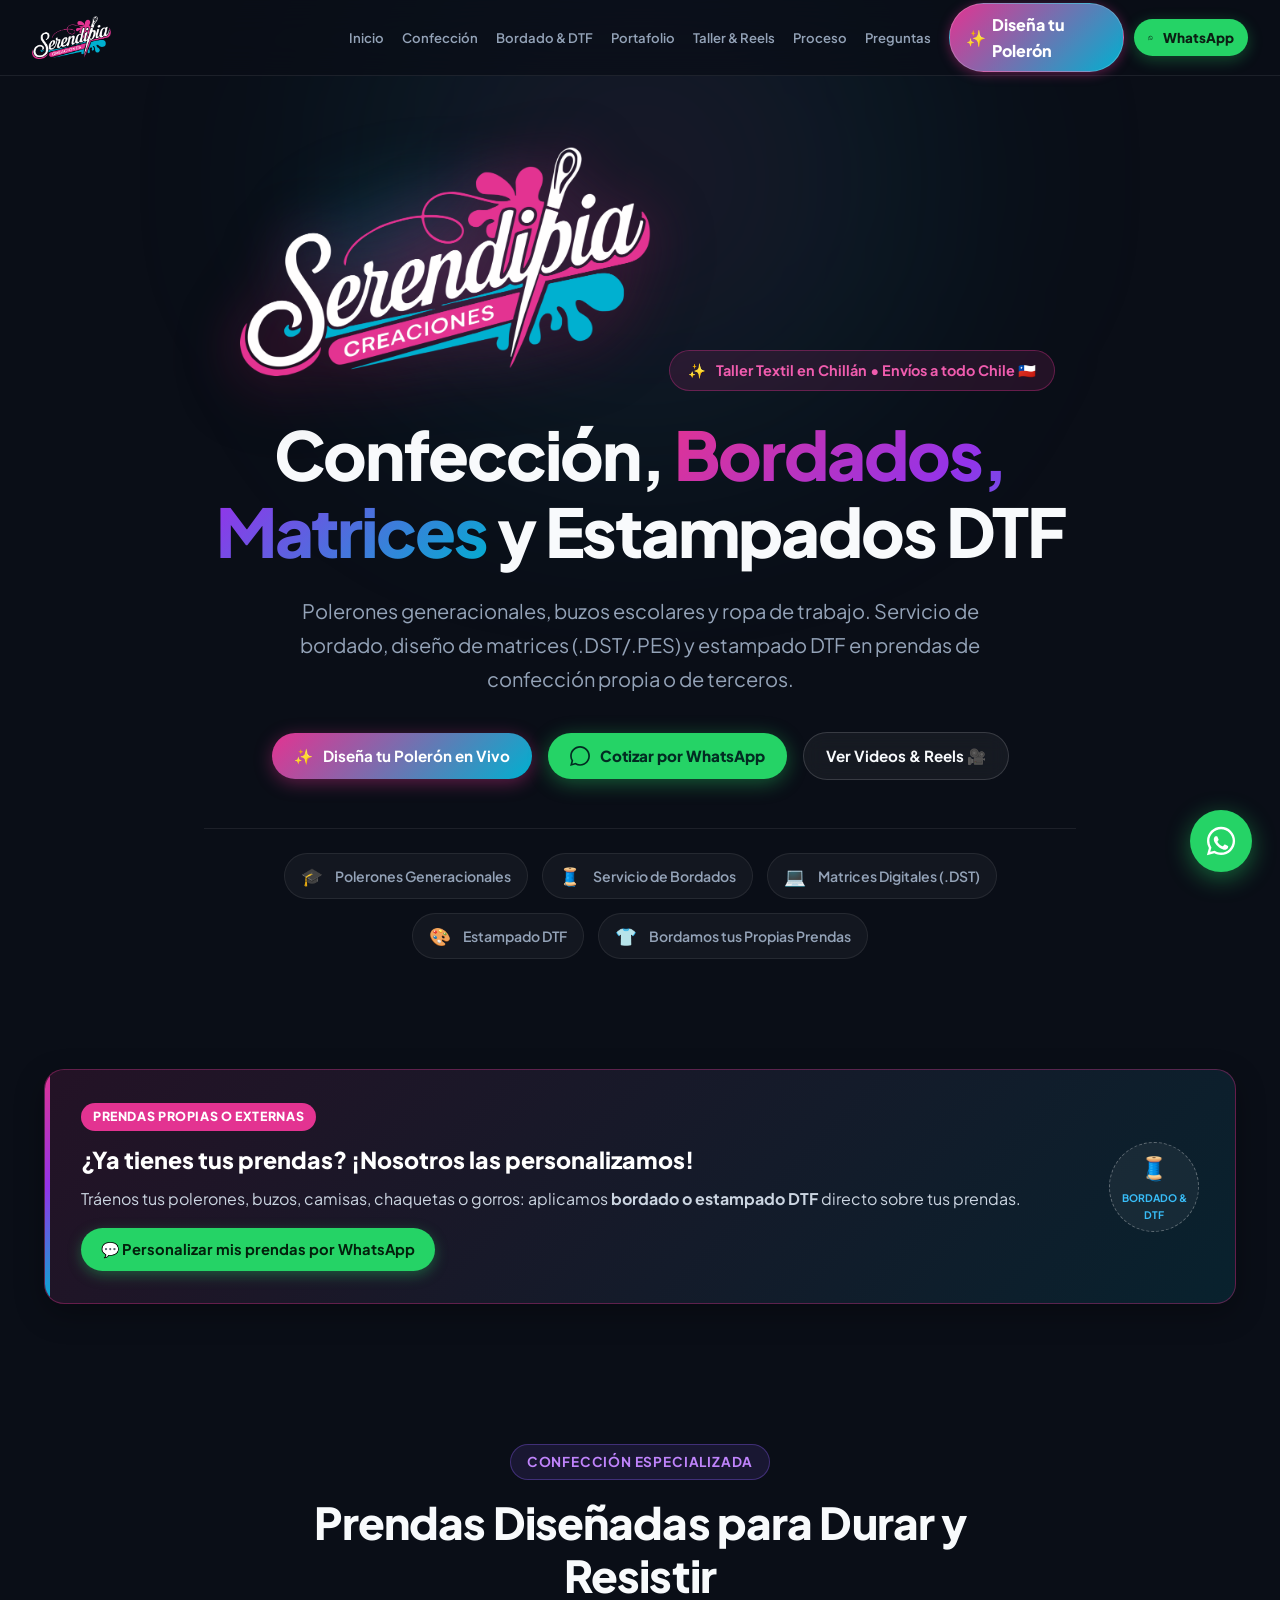
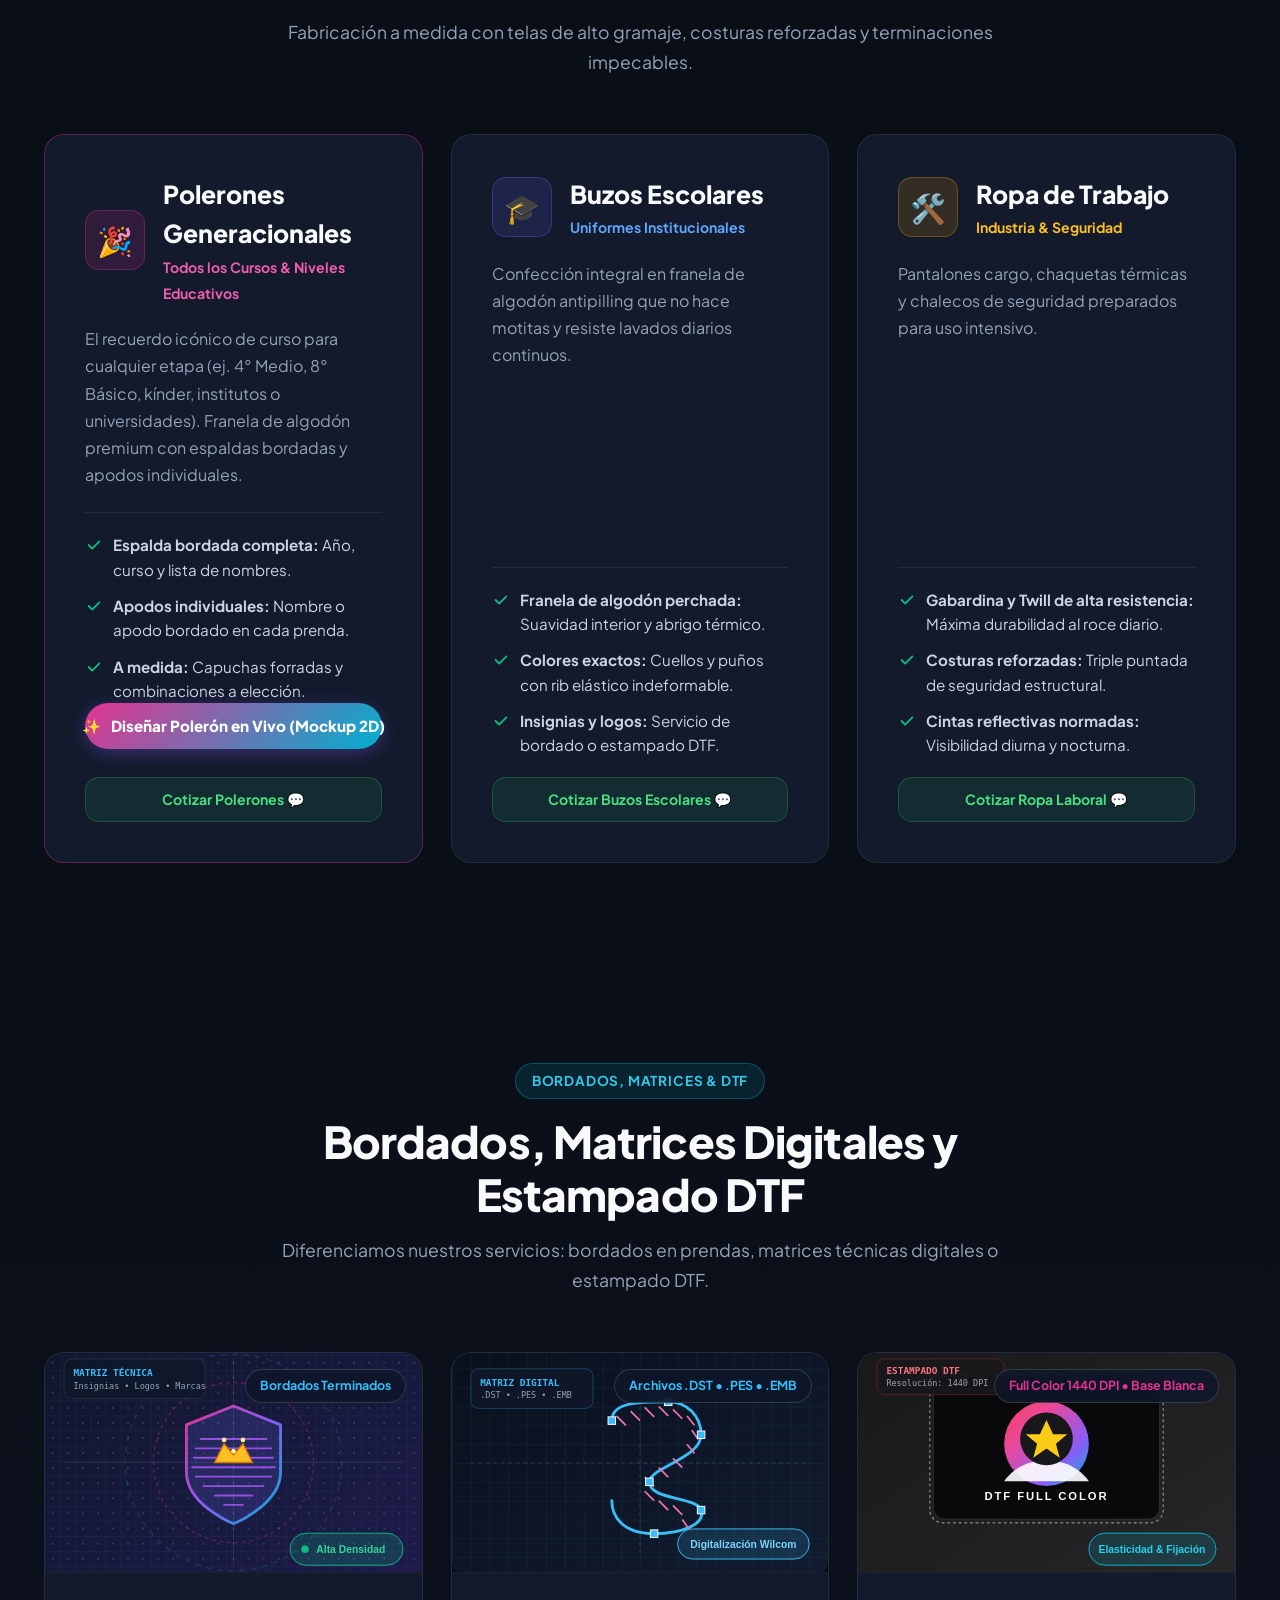
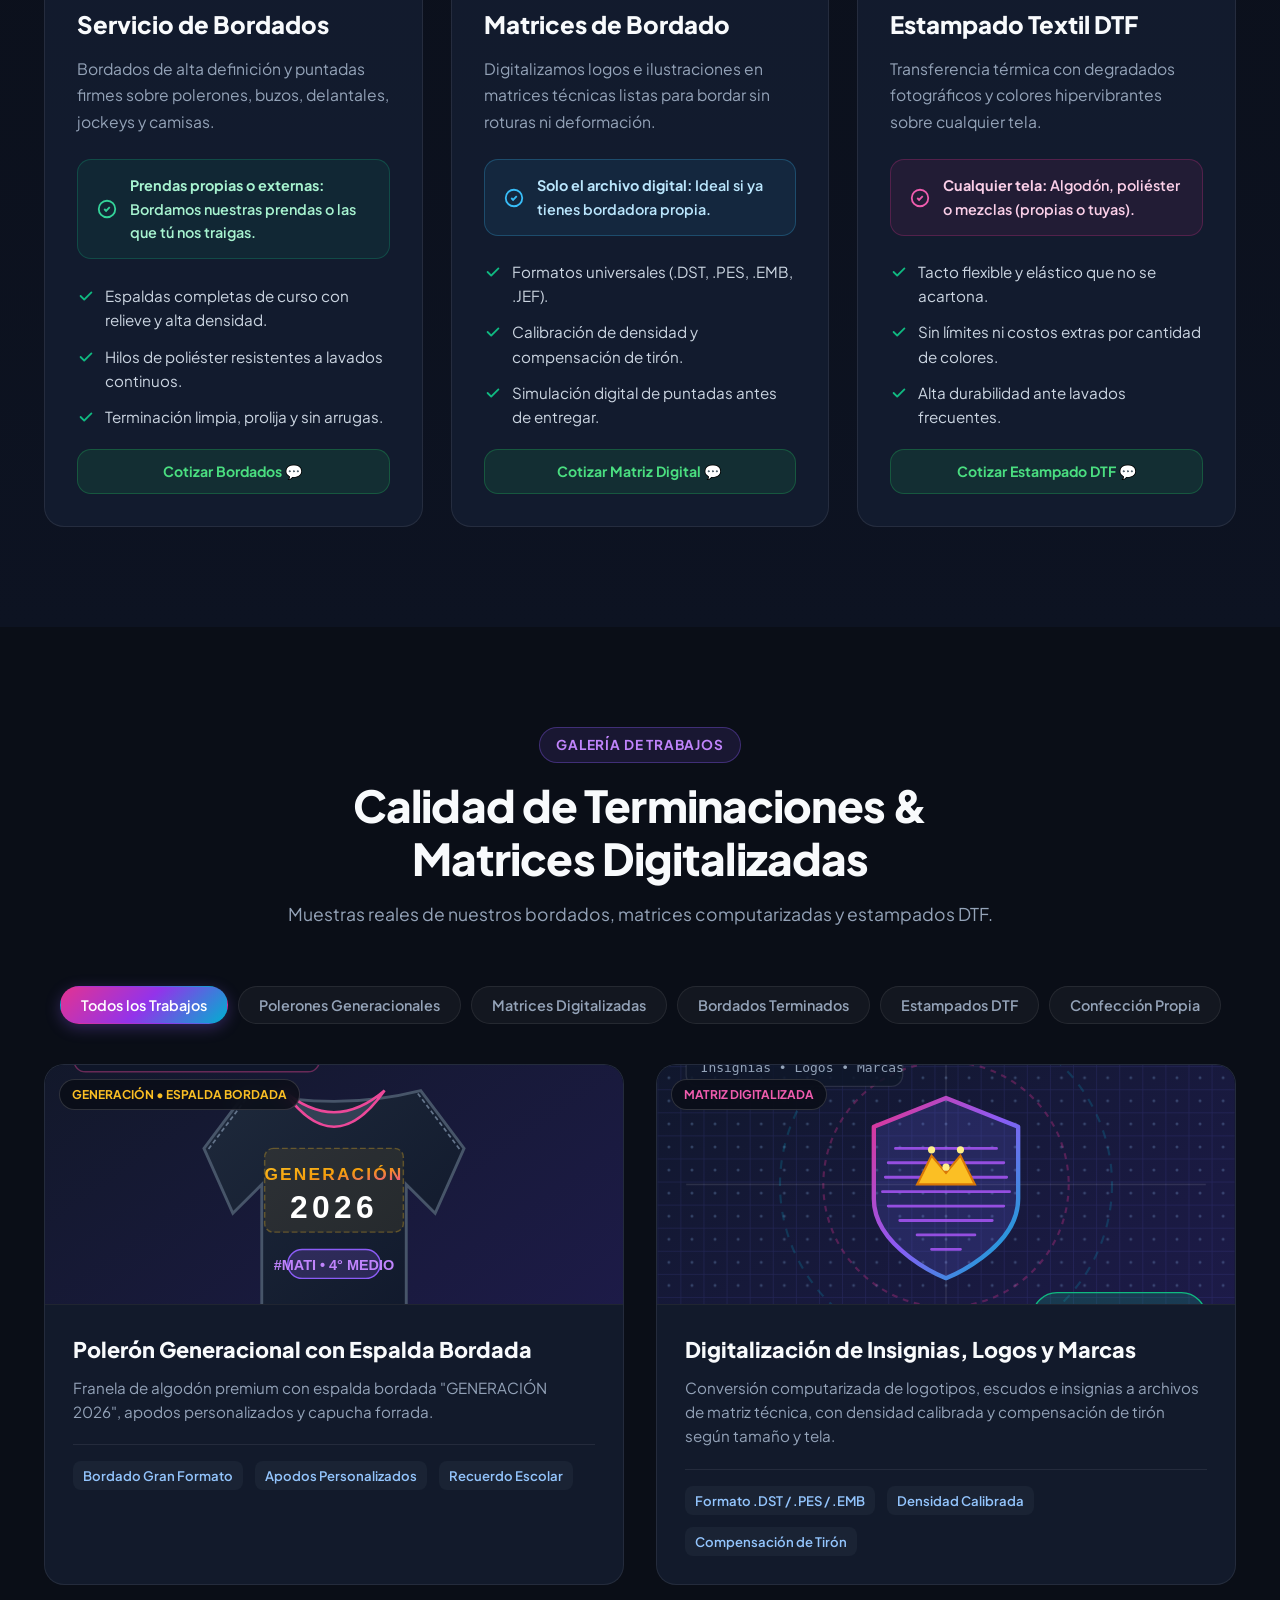
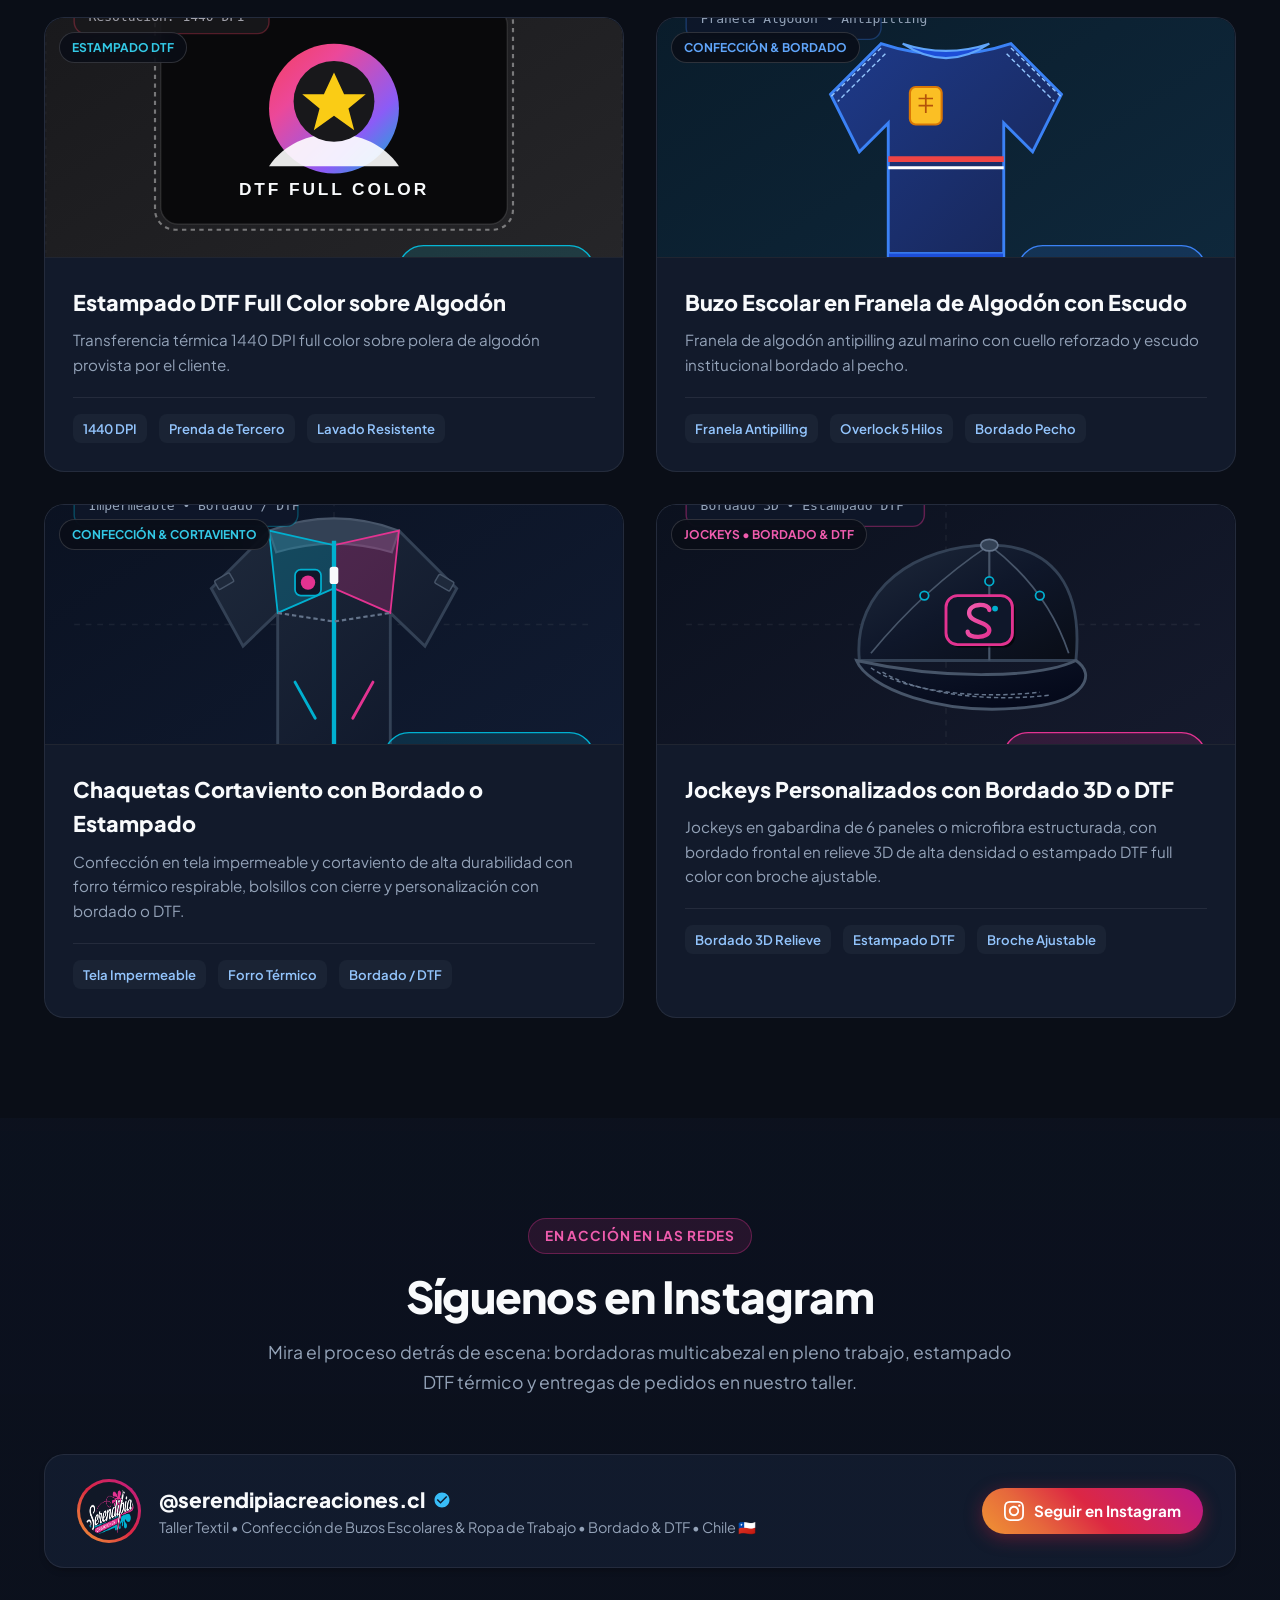
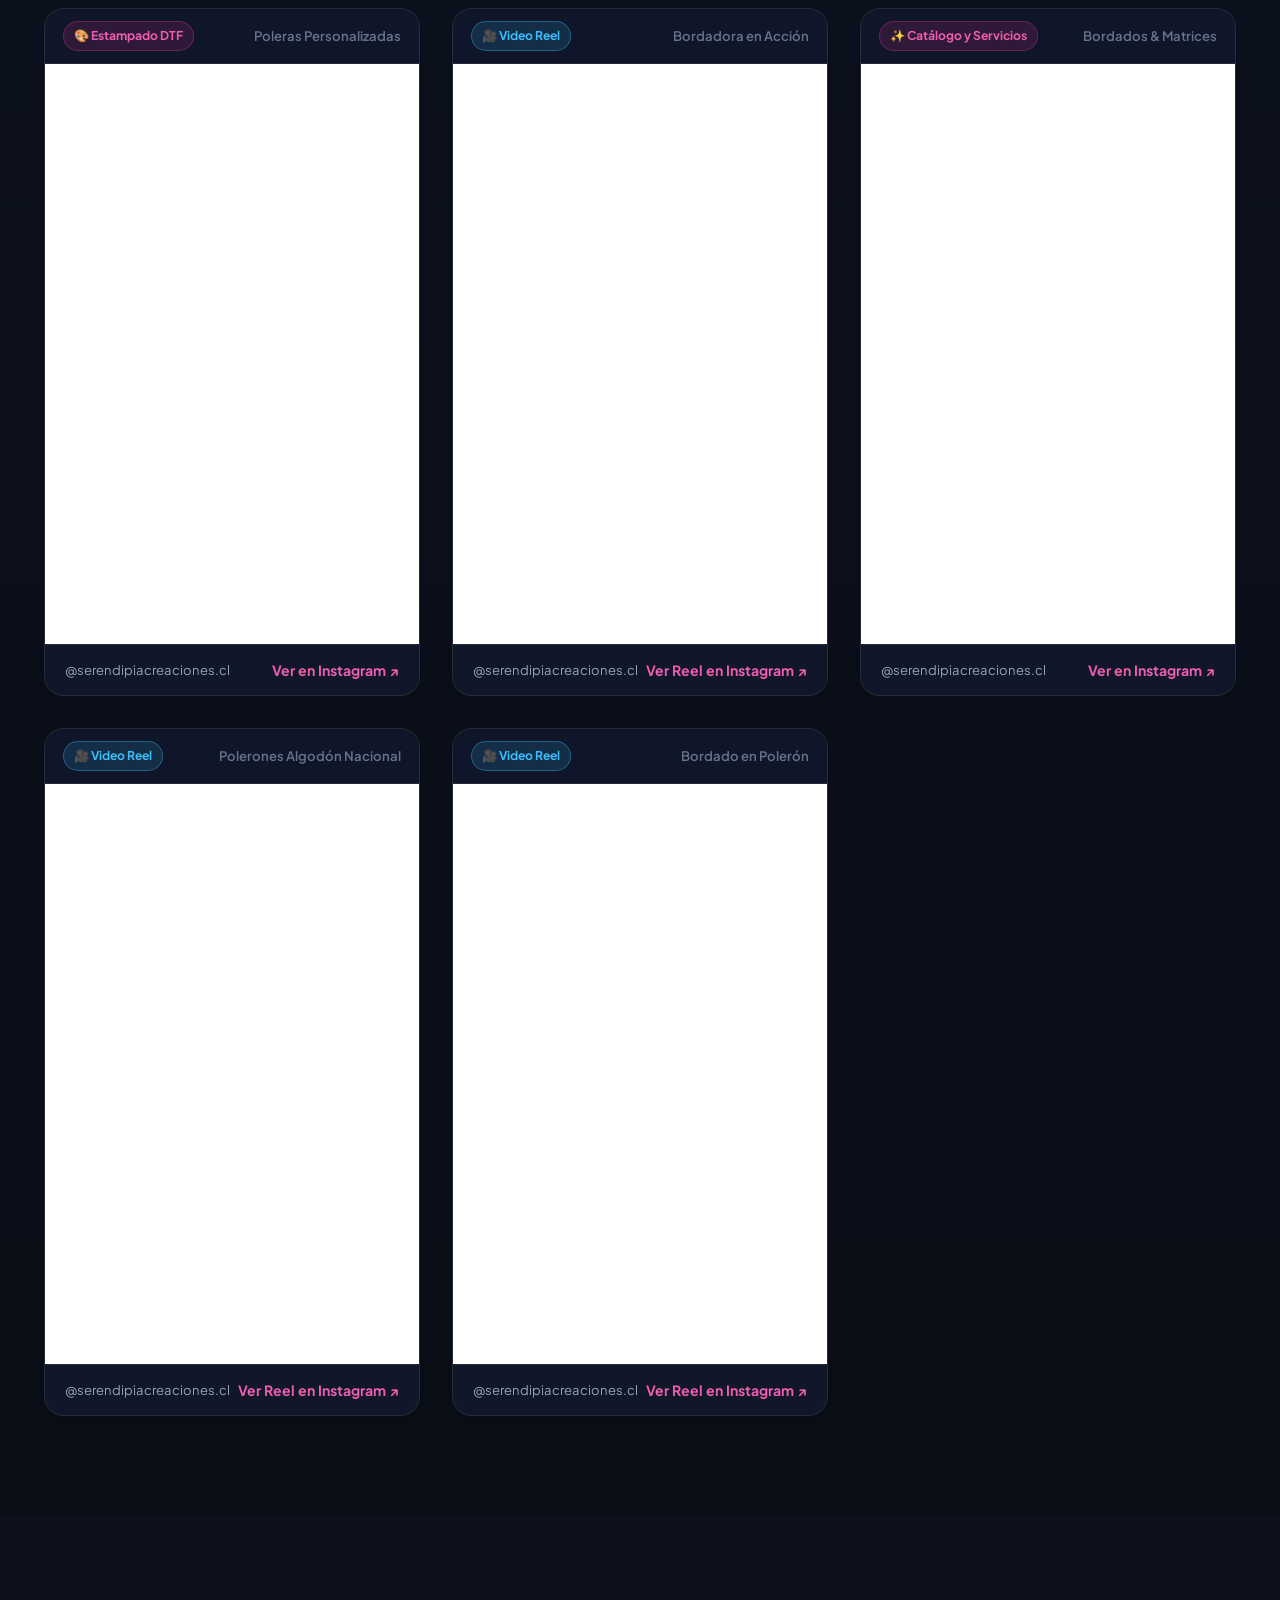
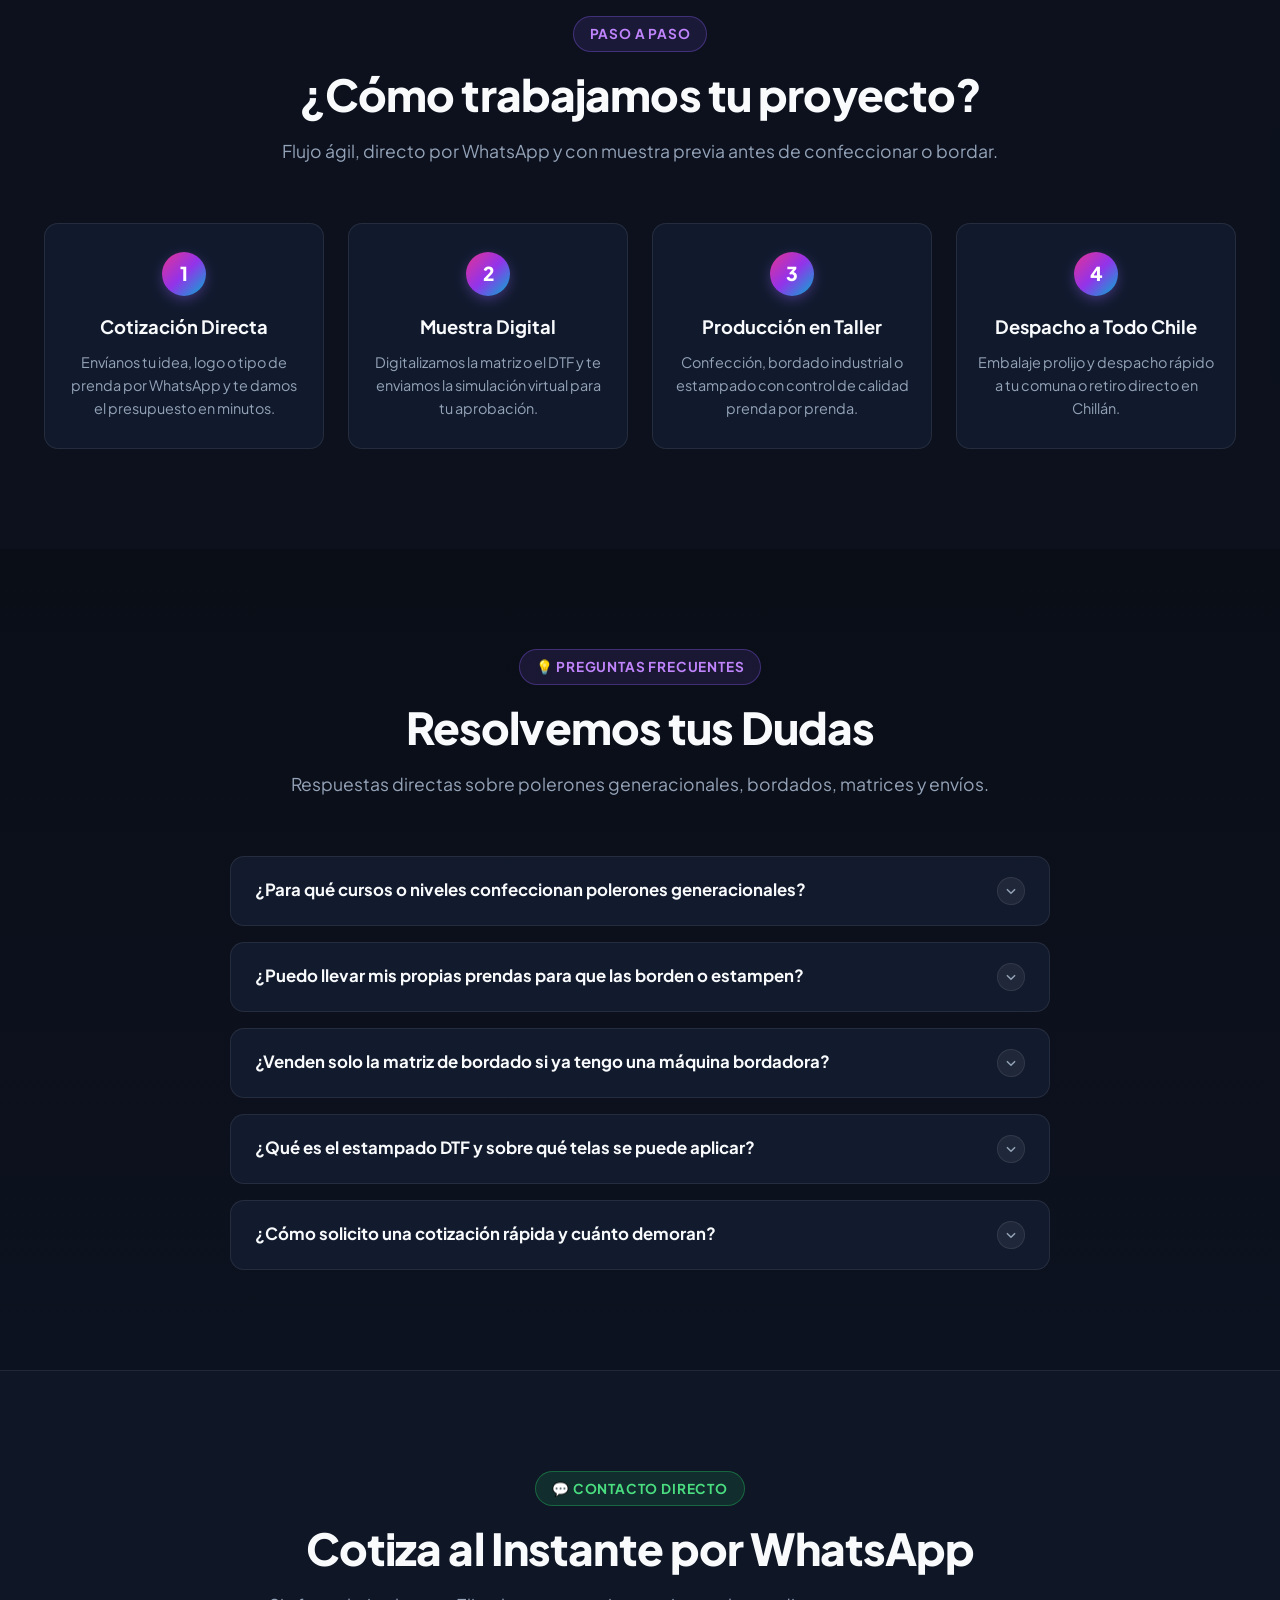
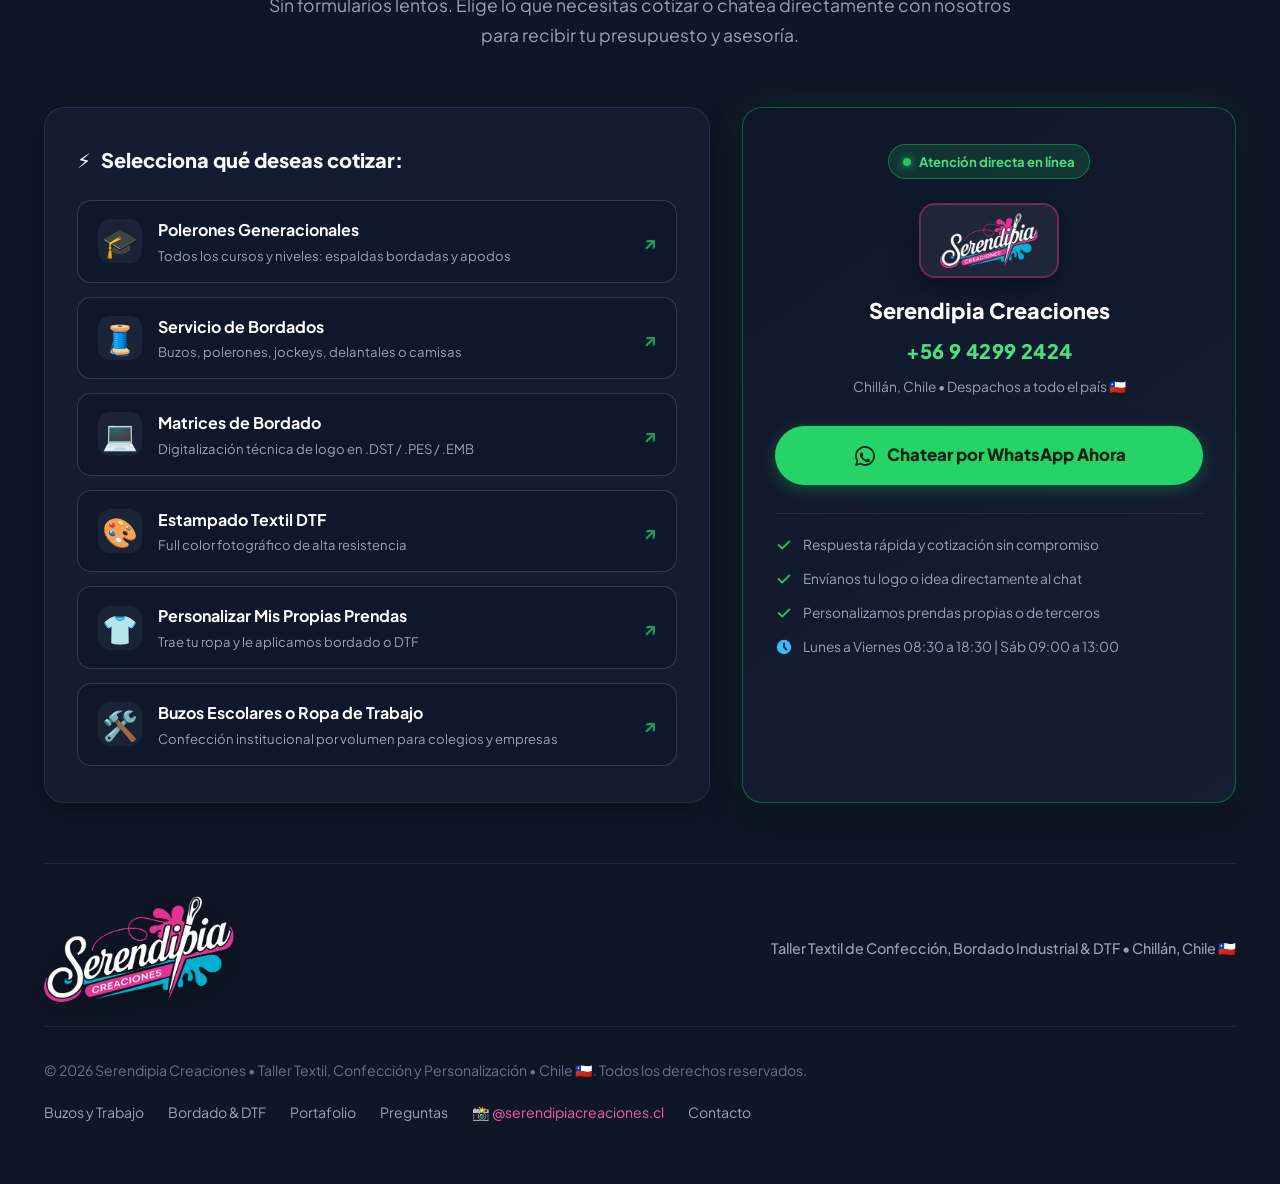
==== commit 1119ecc9: "fix: centrado simetrico de enlaces en navbar, eliminacion de texto duplicado de marca y adaptacion m" ====
--- a/index.html
+++ b/index.html
@@ -46,7 +46,7 @@
   <link href="https://fonts.googleapis.com/css2?family=Plus+Jakarta+Sans:wght@400;500;600;700;800&display=swap" rel="stylesheet">
 
   <!-- Hoja de Estilos CSS -->
-  <link rel="stylesheet" href="css/styles.css">
+  <link rel="stylesheet" href="css/styles.css?v=2.5">
 
   <!-- Datos Estructurados JSON-LD (Schema.org) para Prioridad en Google SERP y Rich Snippets -->
   <script type="application/ld+json">
@@ -231,13 +231,9 @@
        ========================================================================= -->
   <header class="header" id="mainHeader">
     <div class="container navbar">
-      <!-- Marca / Logotipo -->
-      <a href="#inicio" class="nav-brand" id="brandLogo">
-        <img src="assets/images/logo-serendipia.png" alt="Logotipo Oficial Serendipia Creaciones Taller Textil Chillán" class="brand-logo-img" width="100" height="48" decoding="async">
-        <div class="brand-info">
-          <span class="brand-name">Serendipia Creaciones</span>
-          <span class="brand-sub">Taller Textil &amp; Personalización</span>
-        </div>
+      <!-- Marca / Logotipo Oficial -->
+      <a href="#inicio" class="nav-brand" id="brandLogo" aria-label="Ir al inicio de Serendipia Creaciones">
+        <img src="assets/images/logo-serendipia.png" alt="Serendipia Creaciones Taller Textil Chillán" class="brand-logo-img" width="120" height="48" decoding="async">
       </a>
 
       <!-- Menú de Enlaces Principal -->
--- a/css/styles.css
+++ b/css/styles.css
@@ -211,6 +211,13 @@
   transition: all var(--trans-smooth);
 }
 
+.header .container.navbar {
+  max-width: 1440px;
+  width: 100%;
+  margin: 0 auto;
+  padding: 0 clamp(16px, 2.5vw, 36px);
+}
+
 .header.scrolled {
   background: rgba(10, 14, 23, 0.95);
   border-bottom-color: var(--border-medium);
@@ -218,9 +225,9 @@
 }
 
 .navbar {
-  display: grid;
-  grid-template-columns: auto 1fr auto;
-  align-items: center;
+  display: flex;
+  align-items: center;
+  justify-content: space-between;
   gap: 16px;
   height: 100%;
   width: 100%;
@@ -229,69 +236,44 @@
 .nav-brand {
   display: flex;
   align-items: center;
-  gap: 12px;
-  flex-shrink: 0;
+  flex: 1 1 0;
+  justify-content: flex-start;
   min-width: 0;
-  justify-self: start;
 }
 
 .brand-logo-img {
-  height: 48px;
+  height: 44px;
   width: auto;
-  max-width: 130px;
+  max-width: 125px;
   object-fit: contain;
   transition: transform var(--trans-smooth);
   flex-shrink: 0;
 }
 
 .nav-brand:hover .brand-logo-img {
-  transform: scale(1.05);
+  transform: scale(1.04);
 }
 
 .brand-info {
-  display: flex;
-  flex-direction: column;
-  min-width: 0;
-}
-
-.brand-name {
-  font-size: 1.18rem;
-  font-weight: 800;
-  letter-spacing: -0.02em;
-  background: var(--grad-brand);
-  -webkit-background-clip: text;
-  background-clip: text;
-  -webkit-text-fill-color: transparent;
-  line-height: 1.2;
-  white-space: nowrap;
-}
-
-.brand-sub {
-  font-size: 0.72rem;
-  font-weight: 600;
-  color: var(--text-secondary);
-  text-transform: uppercase;
-  letter-spacing: 0.06em;
-  white-space: nowrap;
+  display: none !important;
 }
 
 .nav-links {
   display: flex;
   align-items: center;
   justify-content: center;
-  gap: clamp(10px, 1.4vw, 22px);
+  gap: clamp(10px, 1.3vw, 22px);
   margin: 0 auto;
   padding: 0;
-  flex-shrink: 1;
-  justify-self: center;
+  flex: 0 0 auto;
 }
 
 .nav-link {
-  font-size: 0.9rem;
+  font-size: clamp(0.82rem, 0.9vw, 0.88rem);
   font-weight: 600;
   color: var(--text-secondary);
   position: relative;
-  padding: 6px 0;
+  padding: 6px 2px;
   white-space: nowrap;
   transition: color var(--trans-fast);
 }
@@ -320,13 +302,20 @@
   display: flex;
   align-items: center;
   gap: 10px;
-  flex-shrink: 0;
-  justify-self: end;
+  flex: 1 1 0;
+  justify-content: flex-end;
+  min-width: 0;
 }
 
 .nav-actions .btn {
-  padding: 8px 16px;
-  font-size: 0.88rem;
+  padding: 8px 14px;
+  font-size: 0.84rem;
+}
+
+@media (max-width: 1280px) {
+  .nav-btn-quote {
+    display: none !important;
+  }
 }
 
 .mobile-nav-actions {
@@ -1776,19 +1765,19 @@
    Diseño Adaptativo (Responsive Breakpoints)
    ========================================================================== */
 
-/* 1. Laptops y Pantallas Medianas (1180px) */
-@media (max-width: 1180px) {
+/* 1. Laptops y Pantallas Medianas (1280px) */
+@media (max-width: 1280px) {
   .nav-btn-quote {
-    display: none;
+    display: none !important;
   }
 
   .nav-links {
-    gap: 14px;
-  }
-}
-
-/* 2. Tablets y Pantallas Compactas (1024px) */
-@media (max-width: 1024px) {
+    gap: clamp(8px, 1.1vw, 14px);
+  }
+}
+
+/* 2. Tablets y Pantallas Compactas (1120px) */
+@media (max-width: 1120px) {
   .menu-toggle {
     display: flex;
   }
@@ -1895,25 +1884,18 @@
 /* 3. Smartphones y Pantallas Pequeñas (640px) */
 @media (max-width: 640px) {
   :root {
-    --nav-height: 70px;
+    --nav-height: 64px;
   }
 
   .navbar {
     gap: 10px;
-  }
-
-  .brand-sub {
-    display: none;
-  }
-
-  .brand-name {
-    font-size: 1.05rem;
+    padding: 0 16px;
   }
 
   .brand-logo-img {
-    height: 38px;
+    height: 36px;
     width: auto;
-    max-width: 100px;
+    max-width: 95px;
   }
 
   .nav-btn-wa .btn-wa-text {
@@ -1921,56 +1903,92 @@
   }
 
   .nav-btn-wa {
-    padding: 8px 10px;
+    padding: 7px 9px;
     border-radius: var(--radius-full);
   }
 
+  /* Adaptación Integral del Hero Banner en Móvil */
   .hero {
-    padding-top: calc(var(--nav-height) + 28px);
-    padding-bottom: 45px;
+    padding-top: calc(var(--nav-height) + 16px);
+    padding-bottom: 38px;
+  }
+
+  .hero-logo-box {
+    margin: 0 auto 16px;
+    padding: 4px;
+  }
+
+  .hero-logo-box::before {
+    width: 220px;
+    height: 110px;
+    filter: blur(25px);
+  }
+
+  .hero-logo-main {
+    width: clamp(200px, 62vw, 280px);
+    max-height: 150px;
   }
 
   .hero-badge {
-    font-size: 0.8rem;
-    padding: 6px 14px;
+    font-size: 0.78rem;
+    padding: 6px 12px;
+    margin-bottom: 14px;
     white-space: normal;
     text-align: center;
   }
 
   .hero-title {
-    font-size: 2rem;
-    line-height: 1.25;
+    font-size: clamp(1.75rem, 6.8vw, 2.3rem);
+    line-height: 1.2;
+    margin-bottom: 14px;
+    letter-spacing: -0.02em;
   }
 
   .hero-subtitle {
-    font-size: 0.95rem;
-    margin-bottom: 28px;
+    font-size: 0.90rem;
+    line-height: 1.55;
+    margin-bottom: 22px;
+    padding: 0 4px;
   }
 
   .hero-cta {
     flex-direction: column;
     align-items: stretch;
-    gap: 12px;
-    margin-bottom: 36px;
+    gap: 10px;
+    margin-bottom: 28px;
+    max-width: 360px;
+    margin-left: auto;
+    margin-right: auto;
   }
 
   .hero-cta .btn {
     width: 100%;
-    padding: 13px 20px;
-  }
-
+    padding: 13px 18px;
+    font-size: 0.92rem;
+  }
+
+  /* Pastillas en Grilla Adaptativa 2 Columnas para Móvil */
   .hero-pills {
-    flex-direction: column;
-    align-items: stretch;
-    gap: 10px;
+    display: grid;
+    grid-template-columns: 1fr 1fr;
+    gap: 8px;
+    width: 100%;
+    max-width: 380px;
+    margin: 0 auto;
   }
 
   .pill-item {
     width: 100%;
     justify-content: center;
     text-align: center;
-    font-size: 0.82rem;
-    padding: 8px 12px;
+    font-size: 0.75rem;
+    padding: 8px 6px;
+    border-radius: var(--radius-full);
+    white-space: normal;
+  }
+
+  .pill-item:last-child {
+    grid-column: 1 / -1;
   }
 
   .third-party-callout {
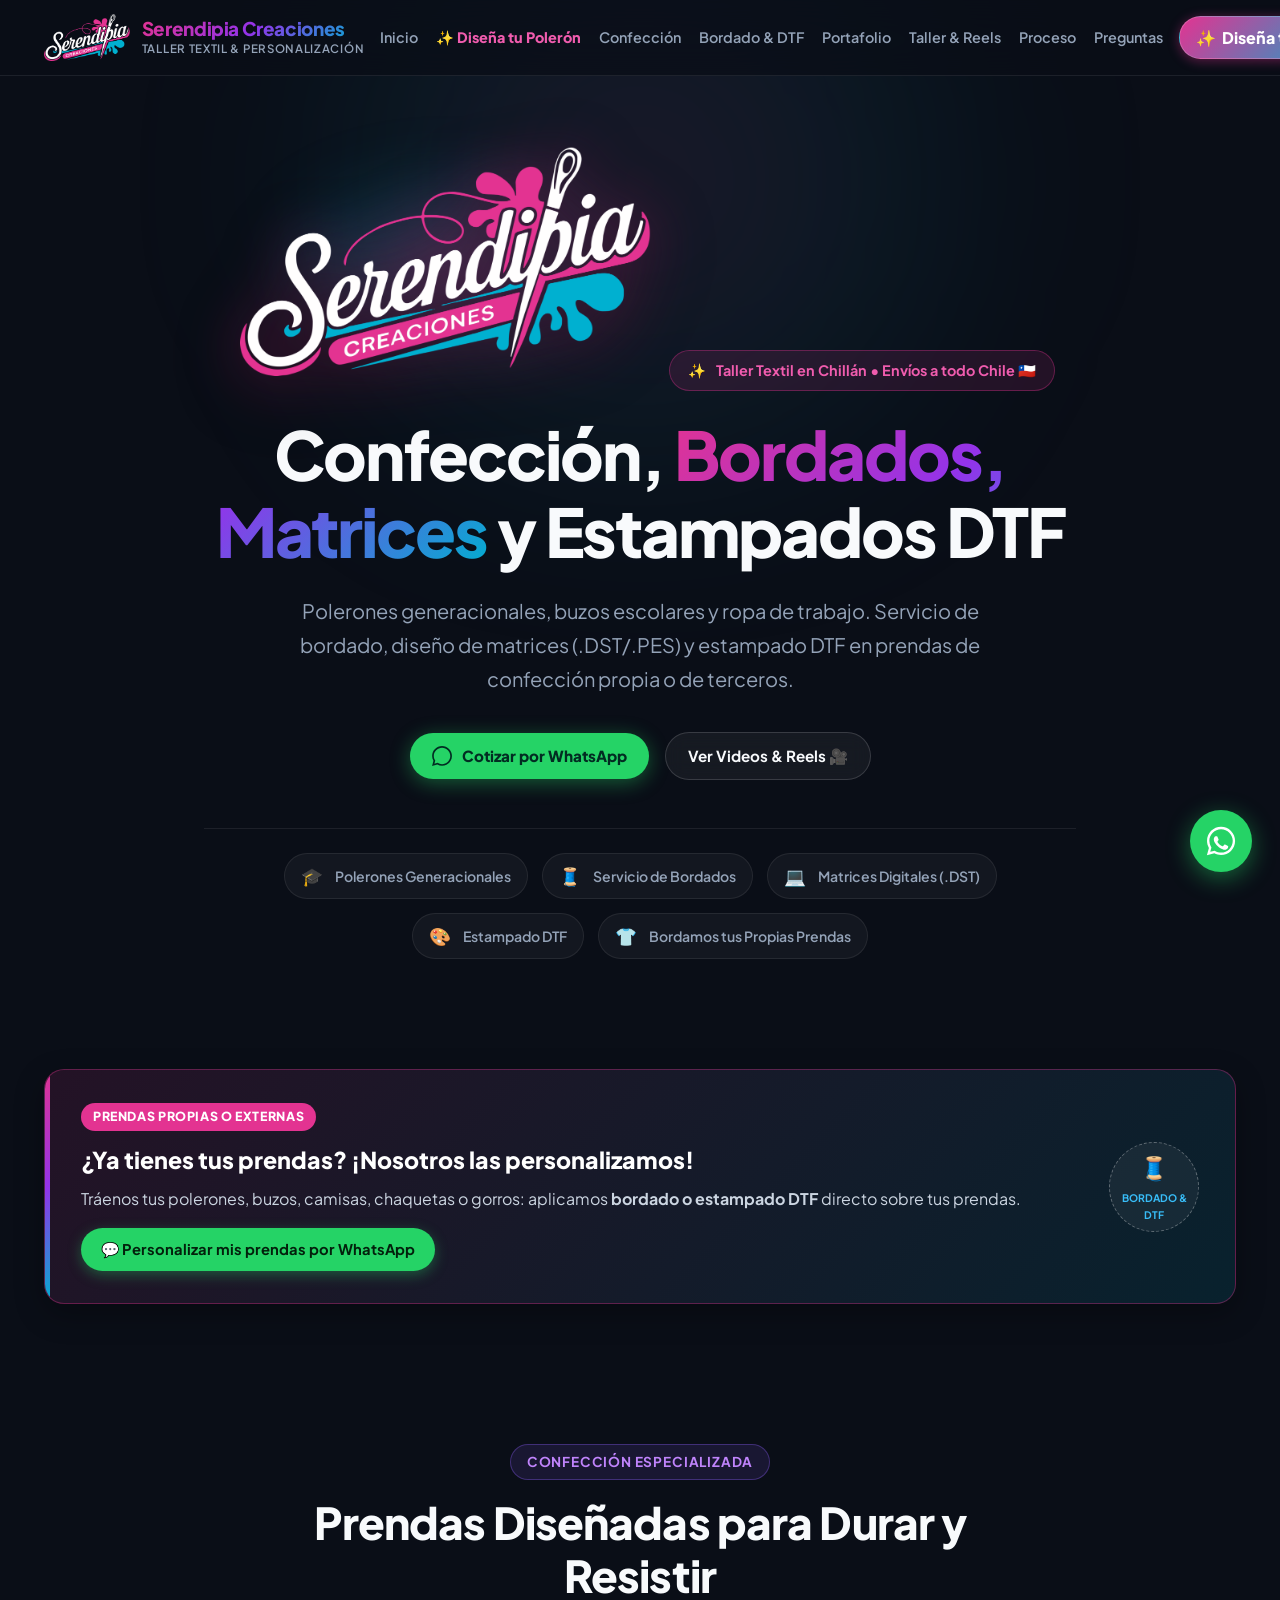
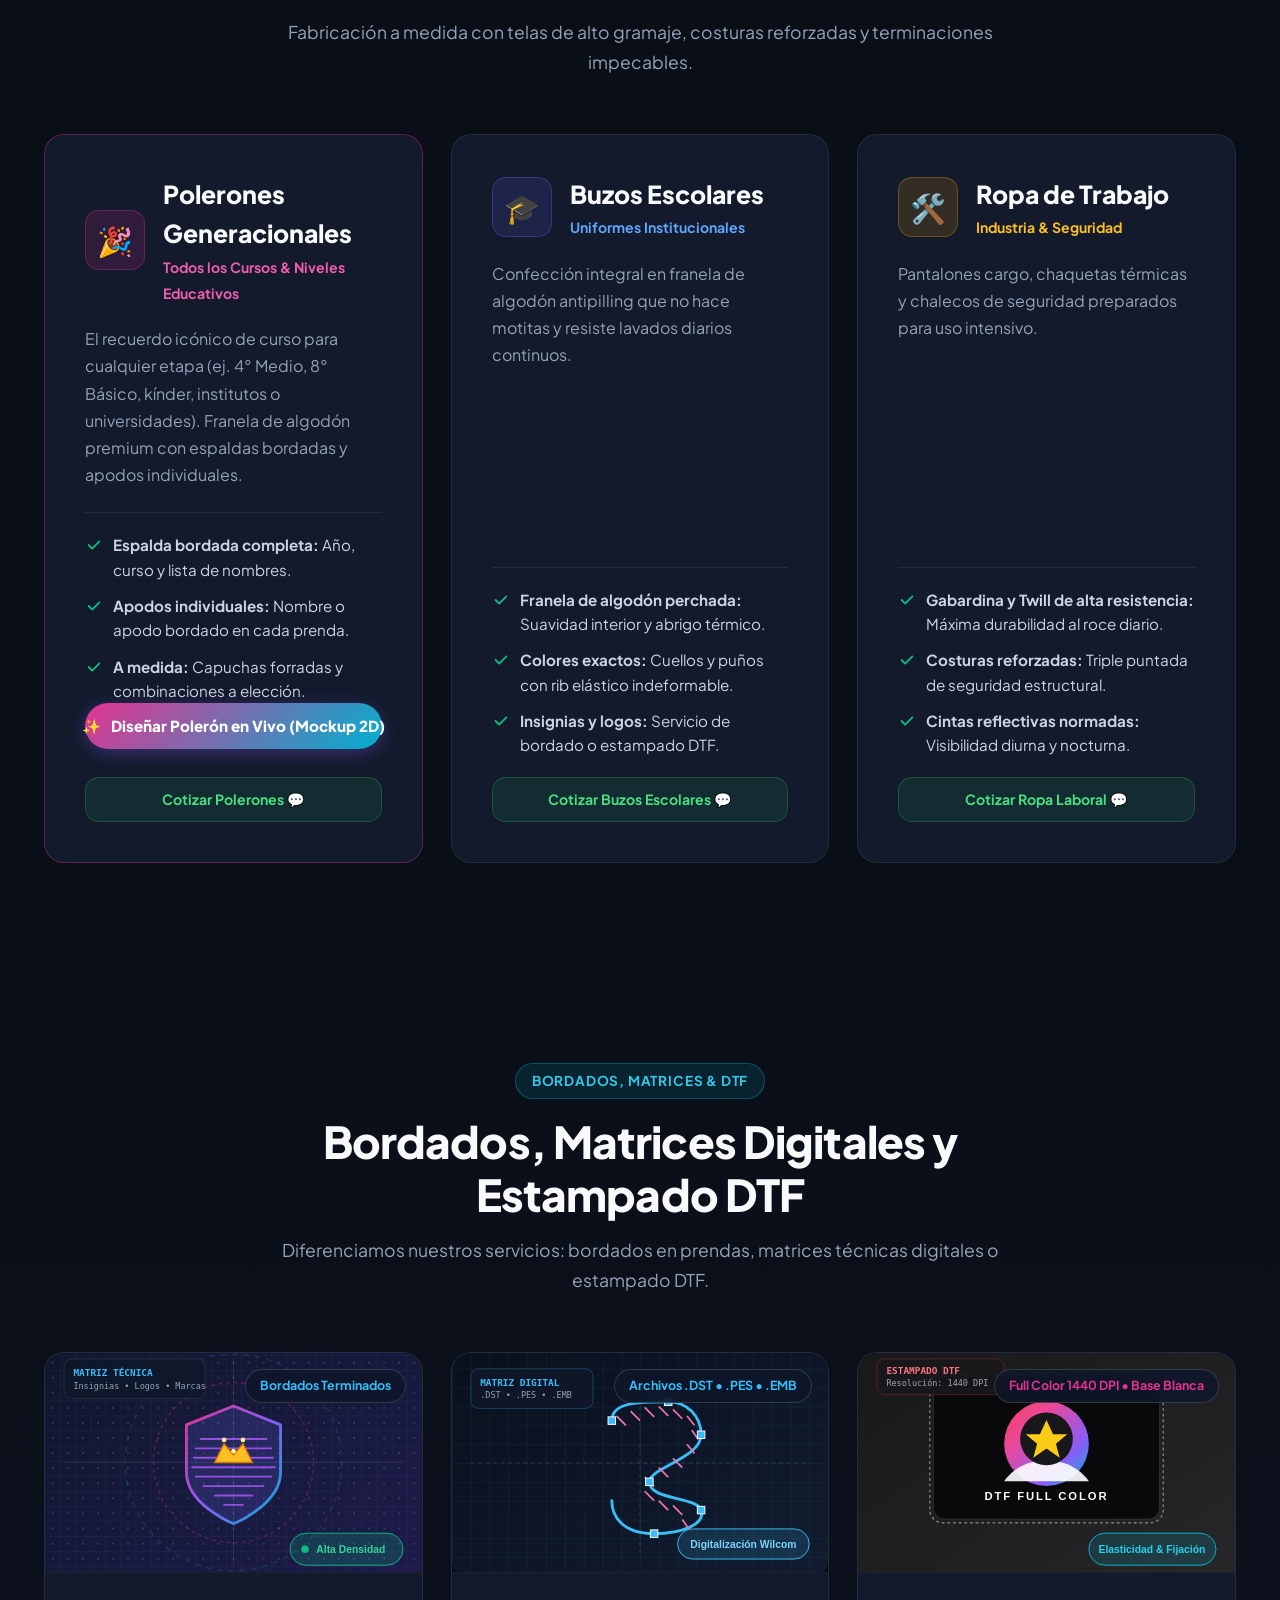
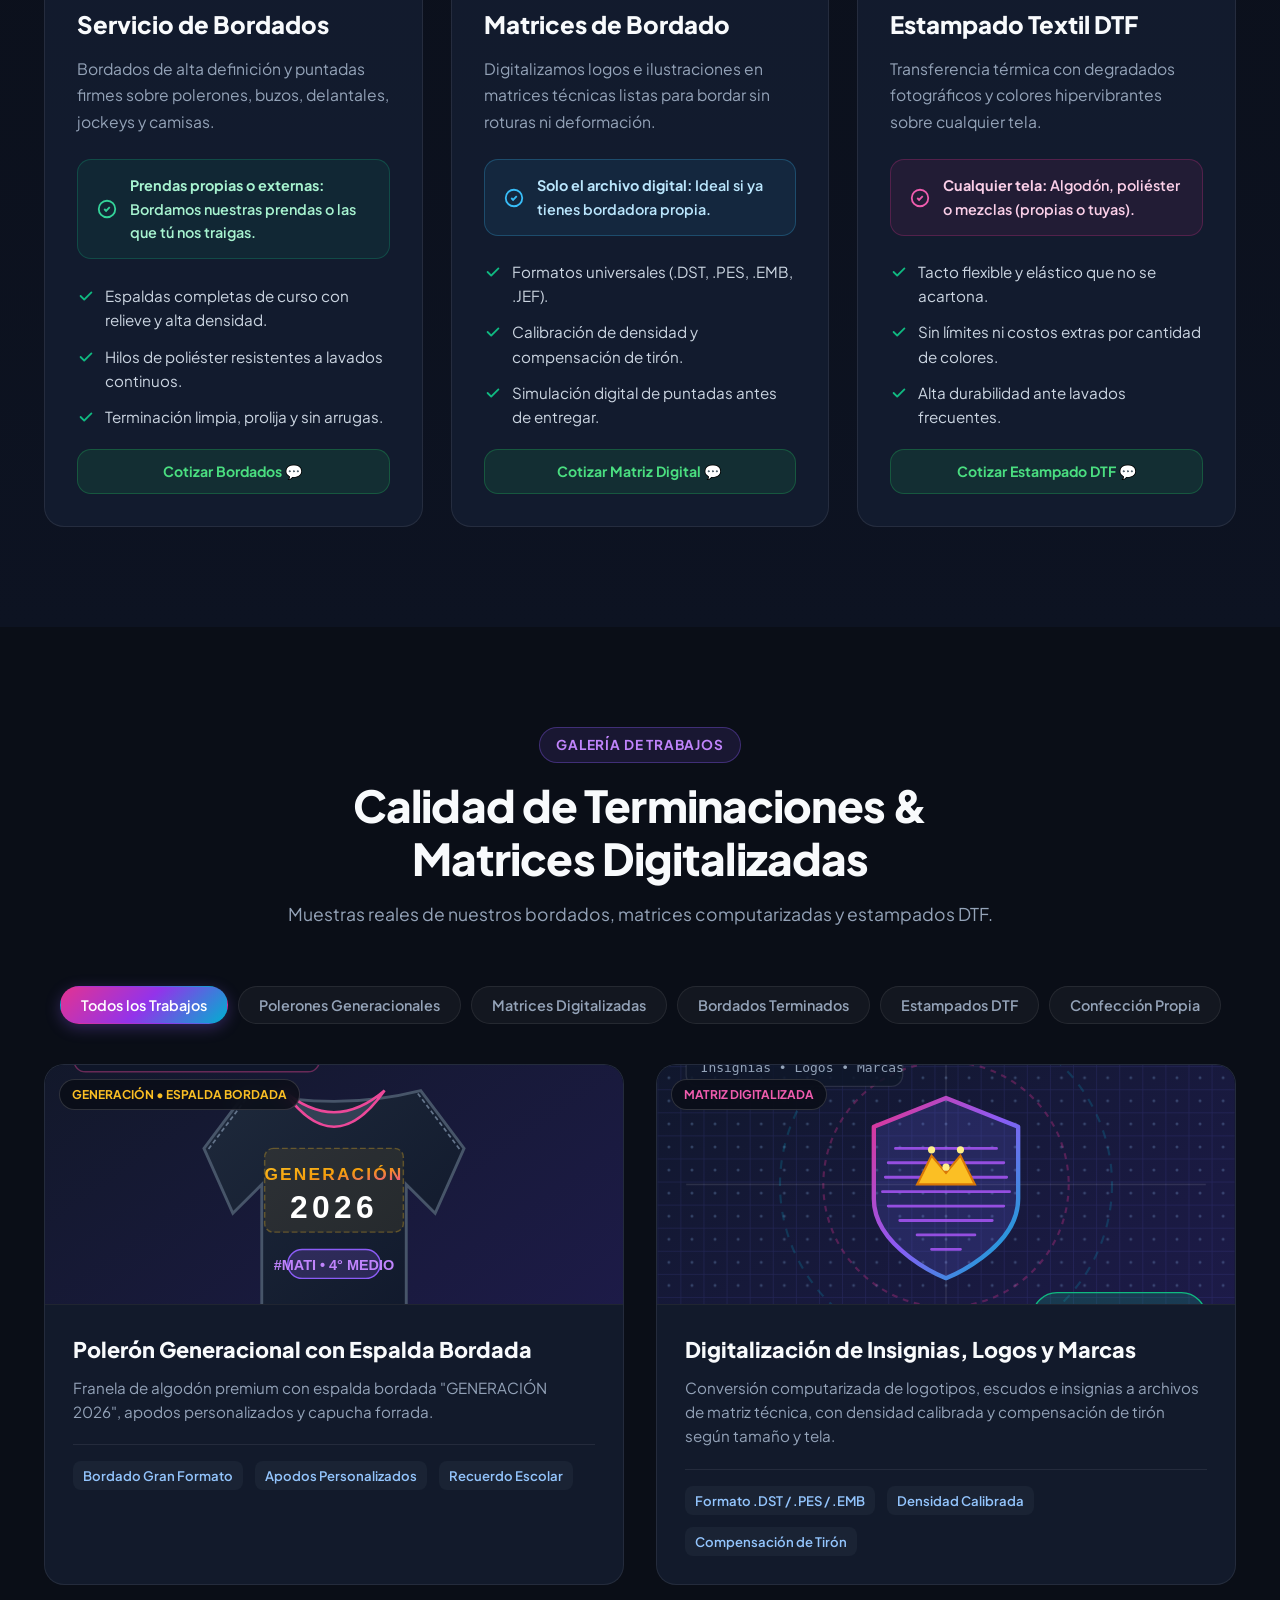
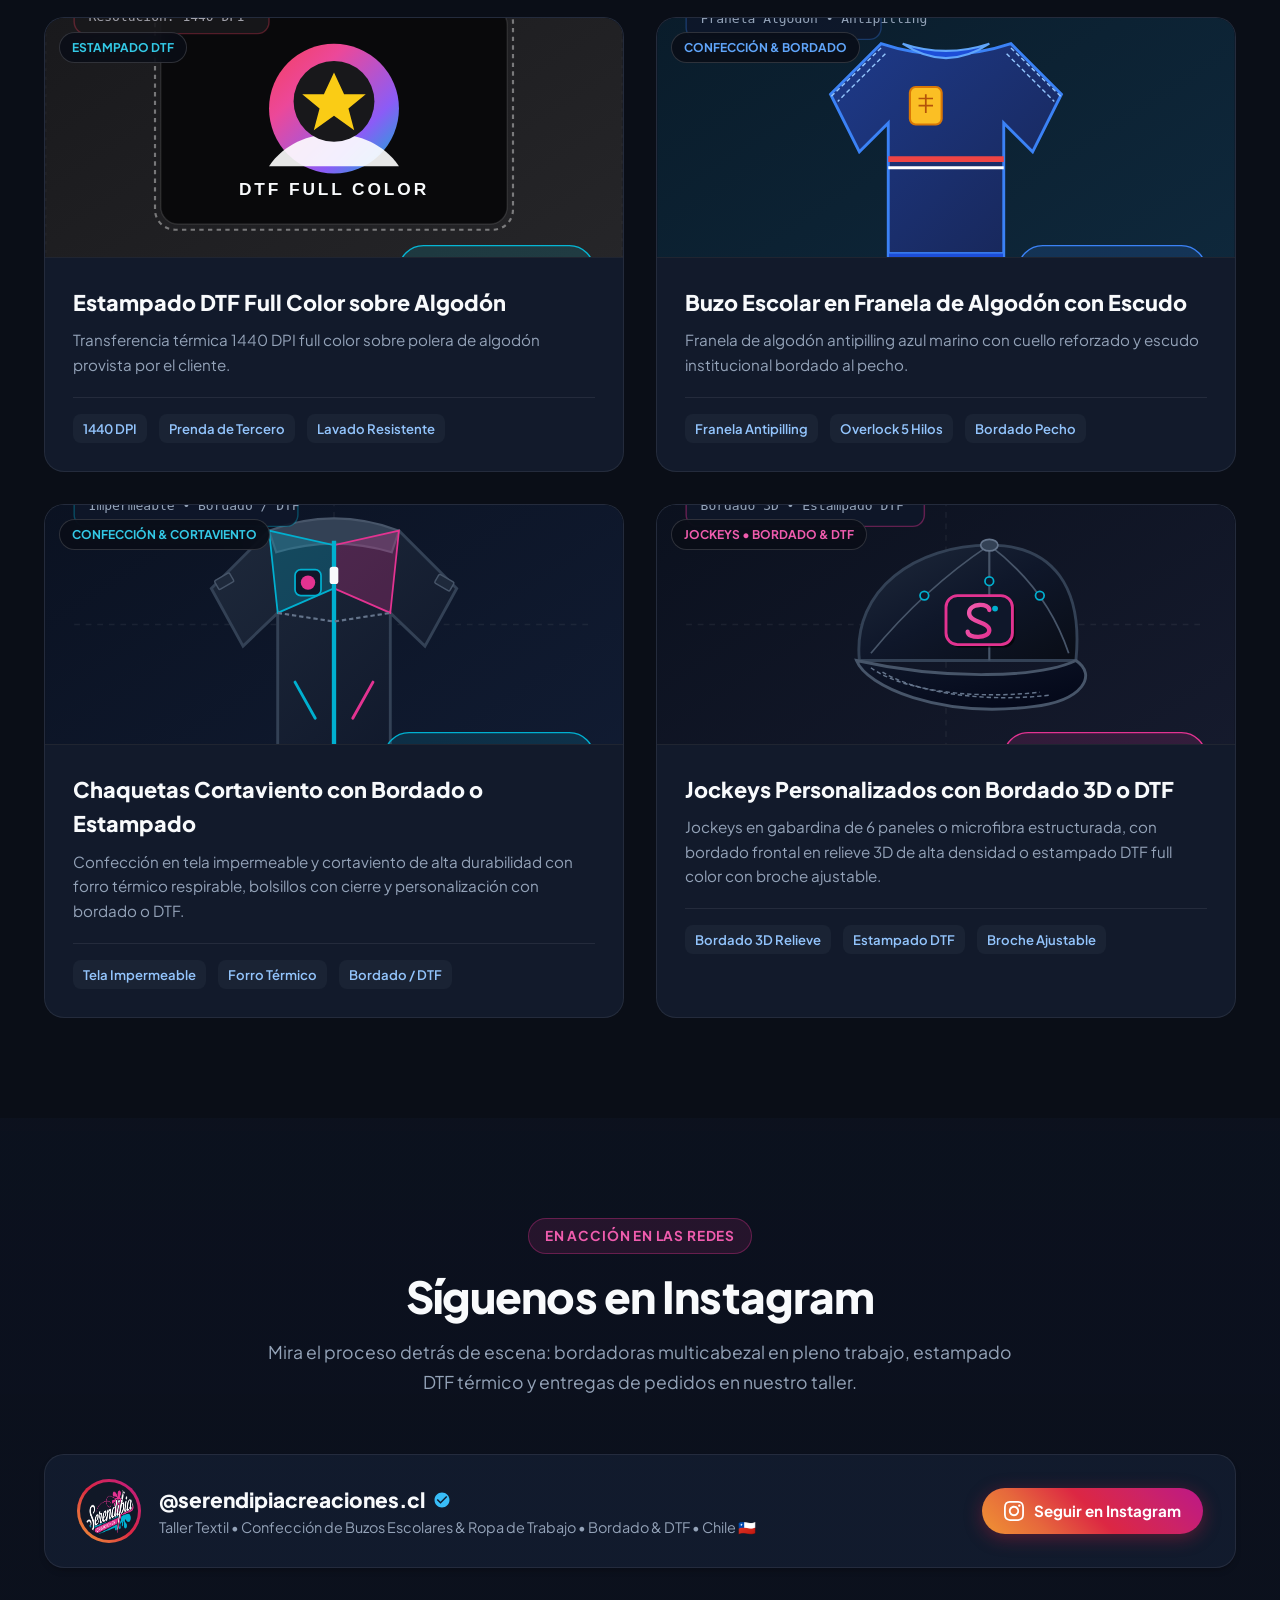
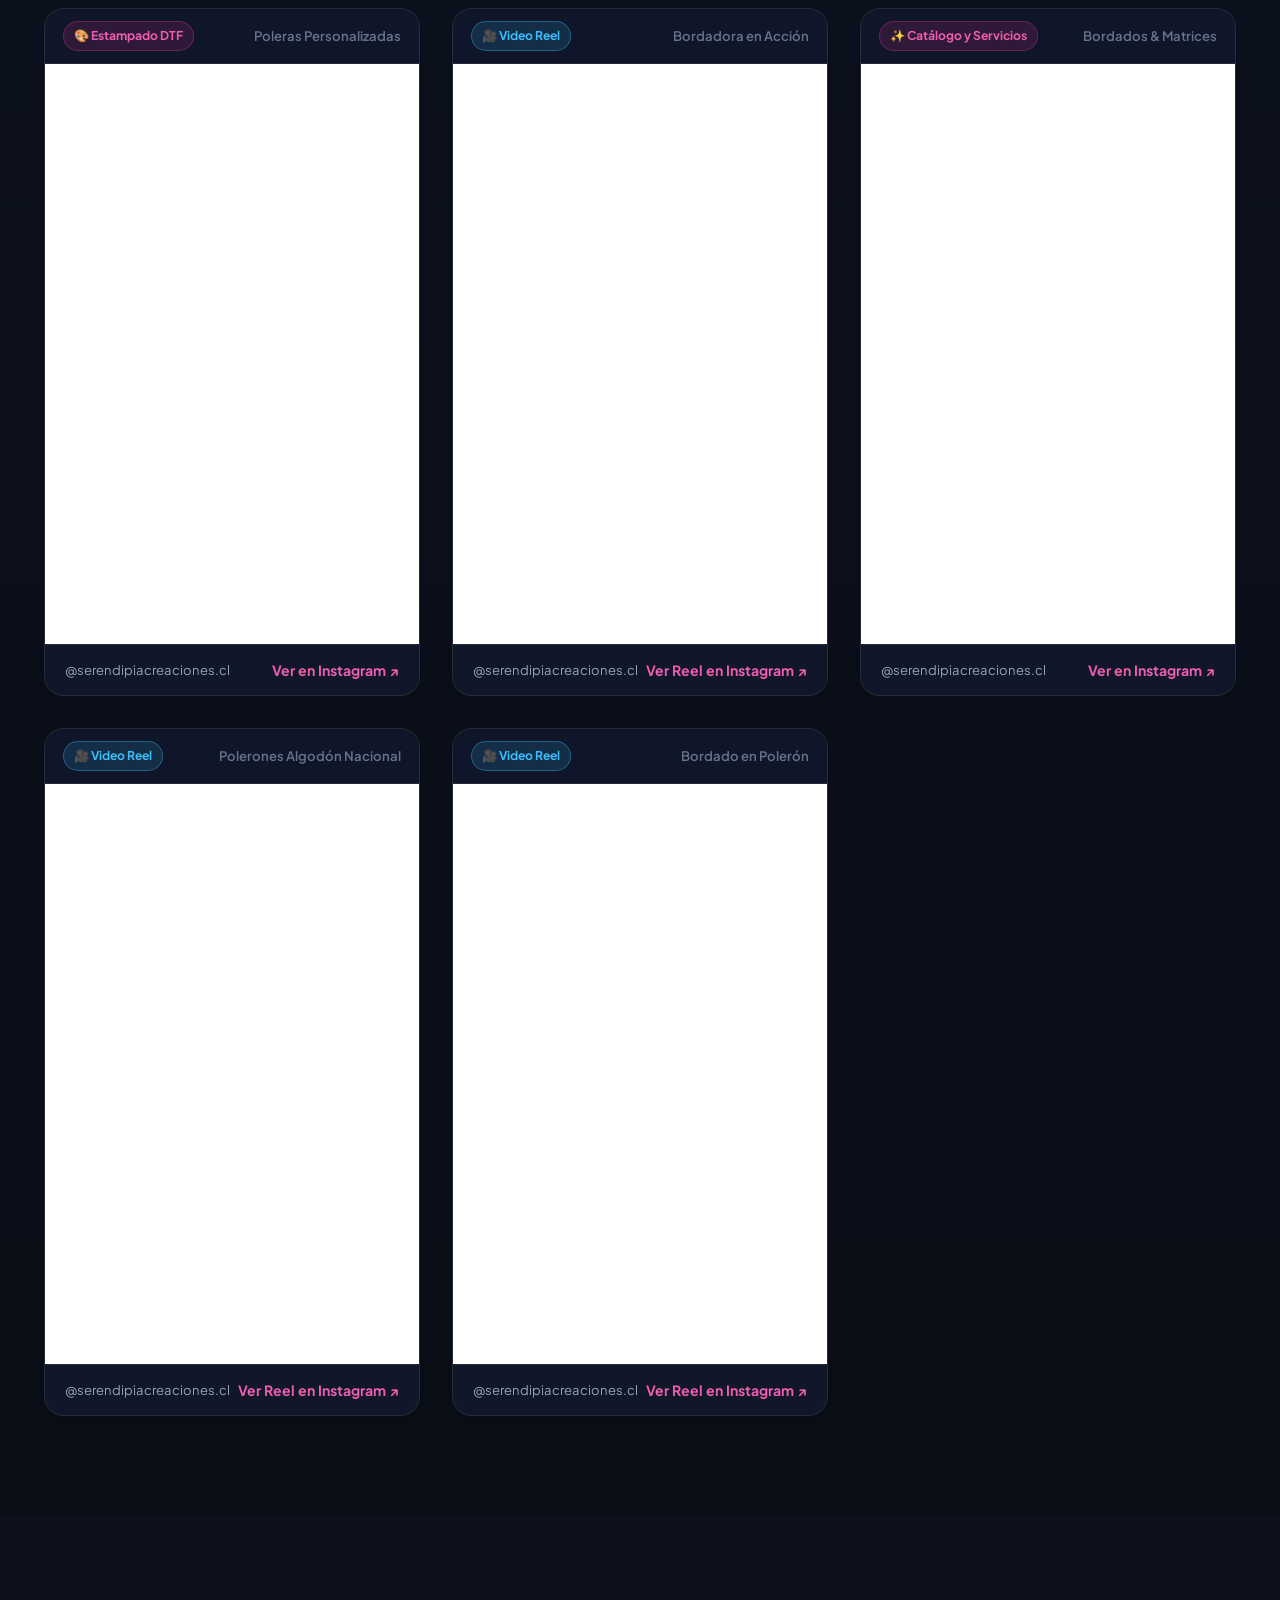
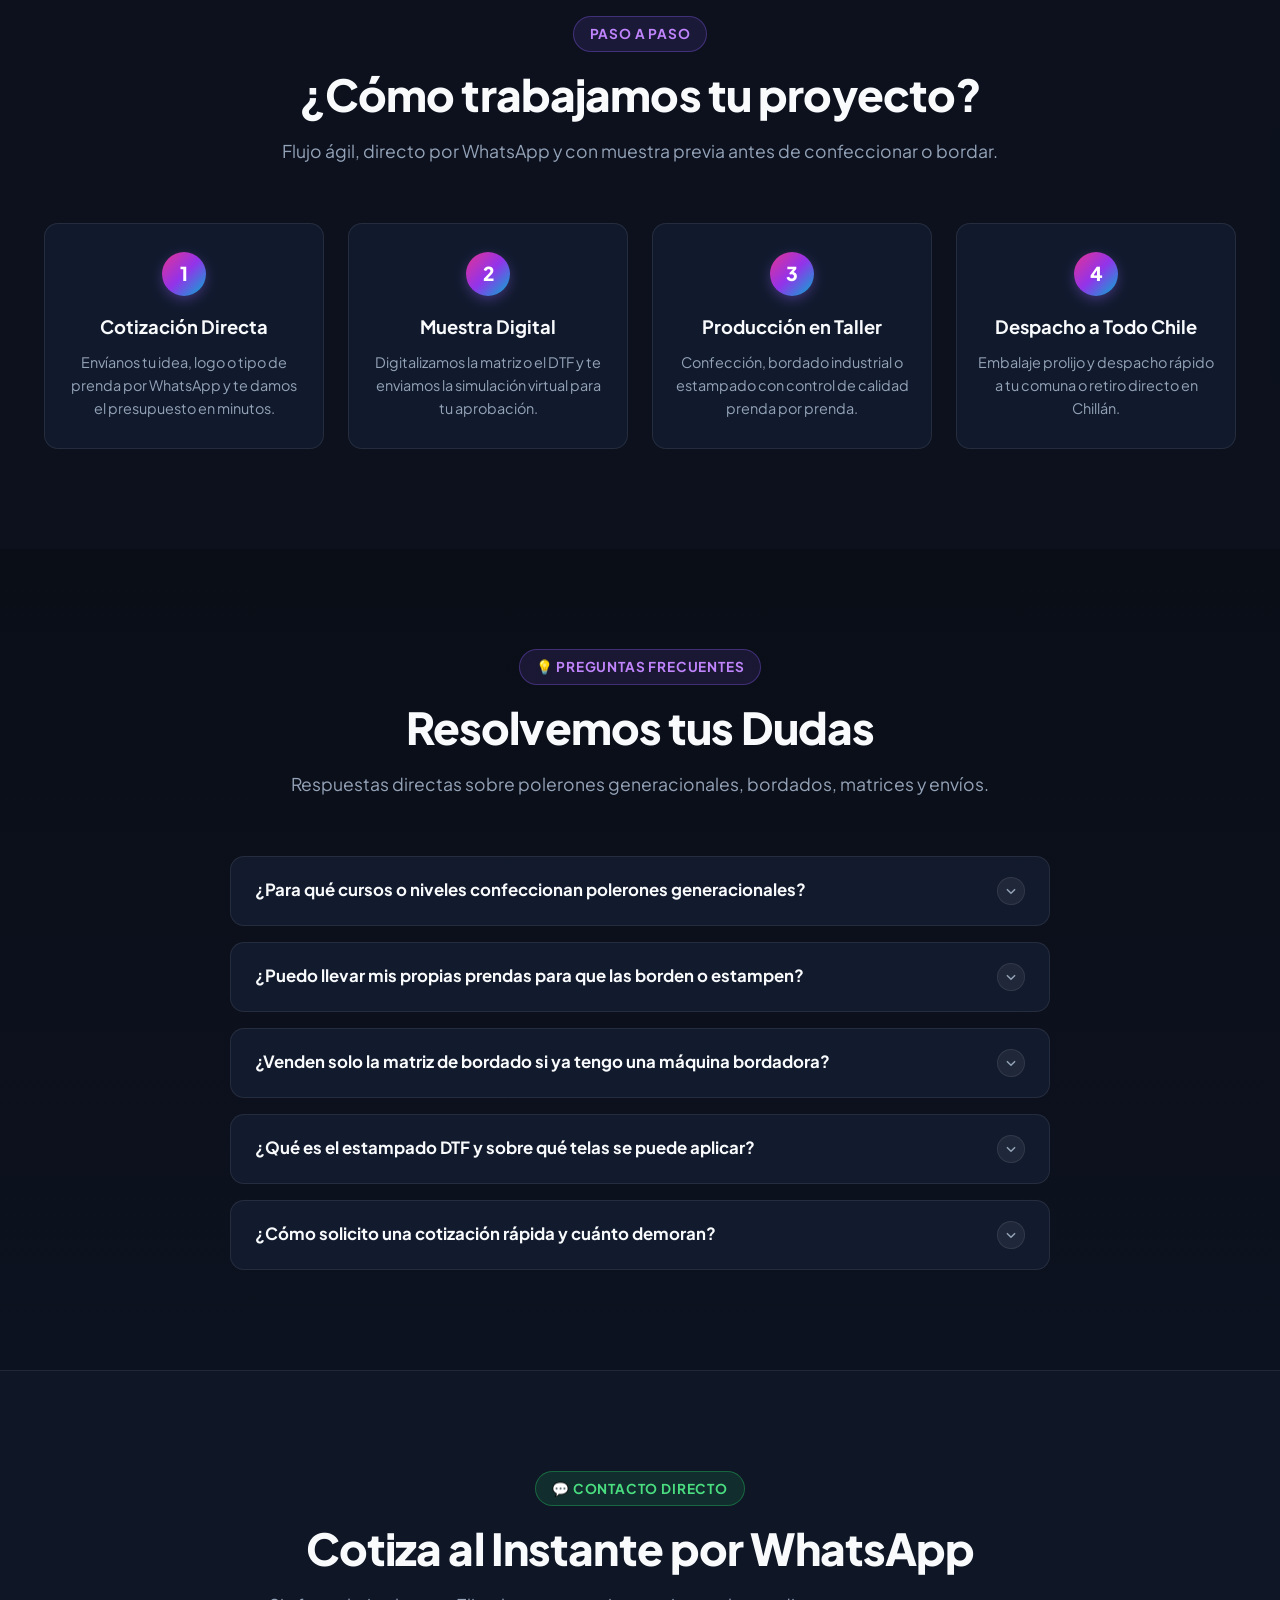
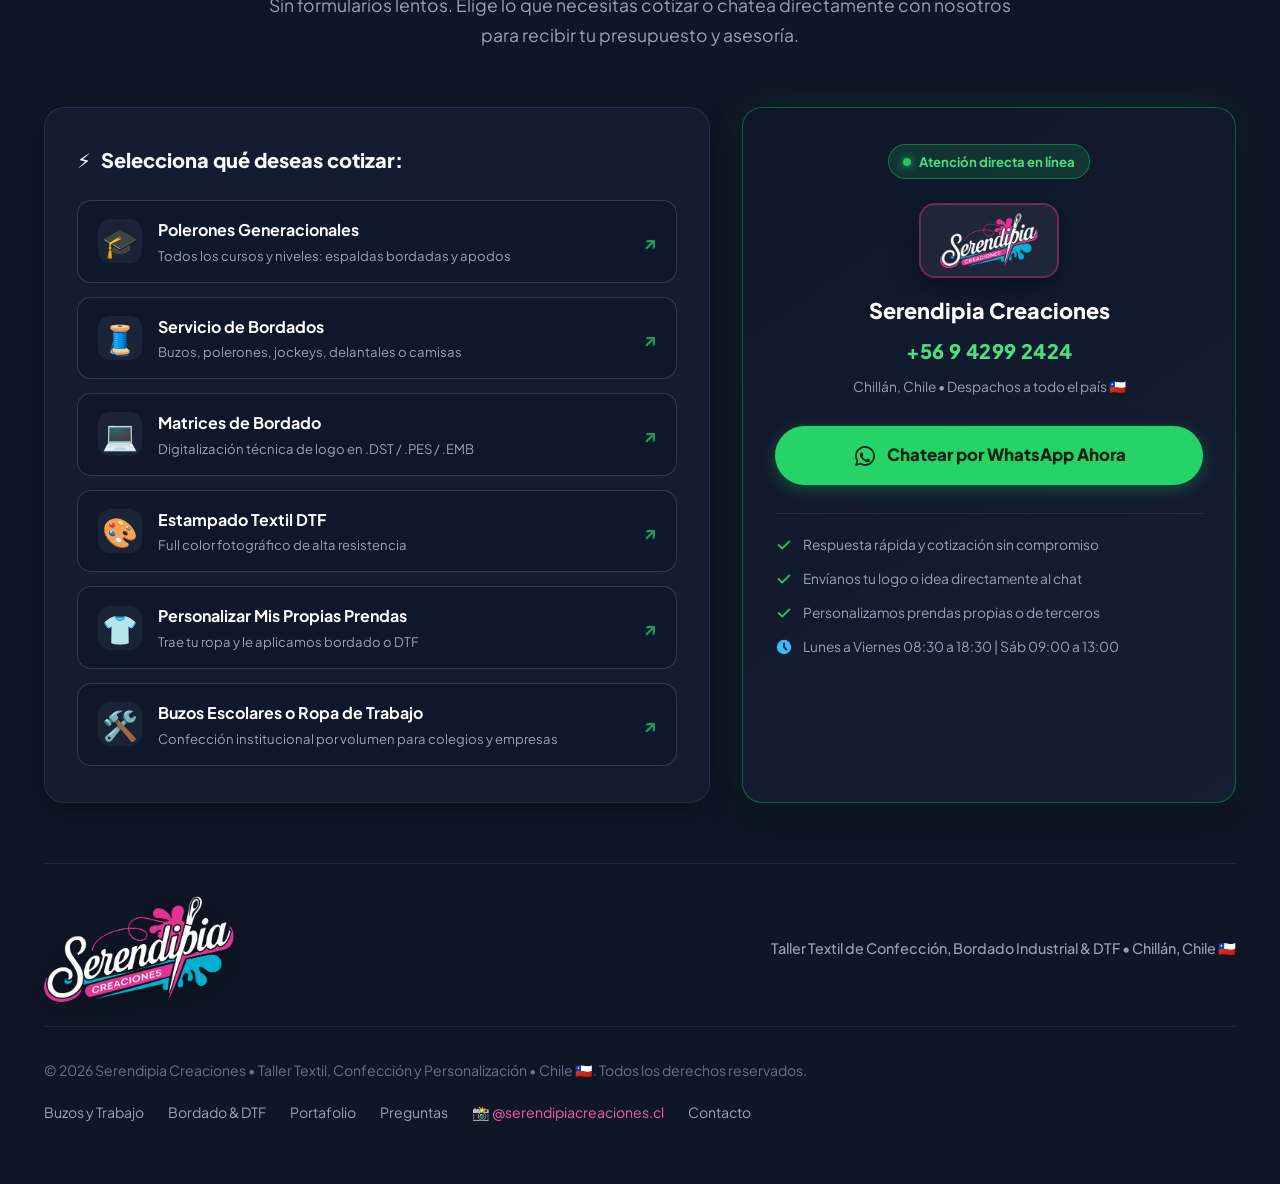
==== commit f3bb3a52: "revert: restaurar index.html y css/styles.css a la version estable previa" ====
--- a/index.html
+++ b/index.html
@@ -46,7 +46,7 @@
   <link href="https://fonts.googleapis.com/css2?family=Plus+Jakarta+Sans:wght@400;500;600;700;800&display=swap" rel="stylesheet">
 
   <!-- Hoja de Estilos CSS -->
-  <link rel="stylesheet" href="css/styles.css?v=2.5">
+  <link rel="stylesheet" href="css/styles.css">
 
   <!-- Datos Estructurados JSON-LD (Schema.org) para Prioridad en Google SERP y Rich Snippets -->
   <script type="application/ld+json">
@@ -231,14 +231,19 @@
        ========================================================================= -->
   <header class="header" id="mainHeader">
     <div class="container navbar">
-      <!-- Marca / Logotipo Oficial -->
-      <a href="#inicio" class="nav-brand" id="brandLogo" aria-label="Ir al inicio de Serendipia Creaciones">
-        <img src="assets/images/logo-serendipia.png" alt="Serendipia Creaciones Taller Textil Chillán" class="brand-logo-img" width="120" height="48" decoding="async">
+      <!-- Marca / Logotipo -->
+      <a href="#inicio" class="nav-brand" id="brandLogo">
+        <img src="assets/images/logo-serendipia.png" alt="Logotipo Oficial Serendipia Creaciones Taller Textil Chillán" class="brand-logo-img" width="100" height="48" decoding="async">
+        <div class="brand-info">
+          <span class="brand-name">Serendipia Creaciones</span>
+          <span class="brand-sub">Taller Textil &amp; Personalización</span>
+        </div>
       </a>
 
       <!-- Menú de Enlaces Principal -->
       <nav class="nav-links" id="navLinks" aria-label="Menú principal">
         <a href="#inicio" class="nav-link" id="linkInicio">Inicio</a>
+        <a href="personalizador.html" class="nav-link" id="linkNavPersonalizador" style="color: #f05cae; font-weight: 800;">✨ Diseña tu Polerón</a>
         <a href="#servicios" class="nav-link" id="linkServicios">Confección</a>
         <a href="#personalizacion" class="nav-link" id="linkPersonalizacion">Bordado &amp; DTF</a>
         <a href="#portafolio" class="nav-link" id="linkPortafolio">Portafolio</a>
@@ -324,14 +329,10 @@
         </p>
 
         <div class="hero-cta" id="heroCta">
-          <a href="personalizador.html" class="btn btn-primary btn-hero-customizer" id="btnHeroCustomizer" style="background: linear-gradient(135deg, #e33391, #00b0d0); box-shadow: 0 4px 18px rgba(227, 51, 145, 0.4);">
-            <span>✨</span>
-            <span>Diseña tu Polerón en Vivo</span>
-          </a>
           <a href="https://wa.me/56942992424?text=Hola%20Serendipia%20Creaciones%2C%20quisiera%20cotizar%20un%20proyecto" 
              target="_blank" 
              rel="noopener noreferrer" 
-             class="btn btn-whatsapp btn-hero-wa" 
+             class="btn btn-primary btn-hero-wa" 
              id="btnHeroQuote">
             <svg viewBox="0 0 24 24" width="20" height="20" fill="currentColor">
               <path d="M.057 24l1.687-6.163c-1.041-1.804-1.588-3.849-1.587-5.946.003-6.556 5.338-11.891 11.893-11.891 3.181.001 6.167 1.24 8.413 3.488 2.245 2.248 3.481 5.236 3.48 8.414-.003 6.557-5.338 11.892-11.893 11.892-1.99-.001-3.951-.5-5.688-1.448l-6.305 1.654zm6.597-3.807c1.676.995 3.276 1.591 5.392 1.592 5.448 0 9.886-4.434 9.889-9.885.002-5.462-4.415-9.89-9.881-9.892-5.452 0-9.887 4.434-9.889 9.884-.001 2.225.651 3.891 1.746 5.634l-.999 3.648 3.742-.981z"/>
--- a/css/styles.css
+++ b/css/styles.css
@@ -211,13 +211,6 @@
   transition: all var(--trans-smooth);
 }
 
-.header .container.navbar {
-  max-width: 1440px;
-  width: 100%;
-  margin: 0 auto;
-  padding: 0 clamp(16px, 2.5vw, 36px);
-}
-
 .header.scrolled {
   background: rgba(10, 14, 23, 0.95);
   border-bottom-color: var(--border-medium);
@@ -236,44 +229,66 @@
 .nav-brand {
   display: flex;
   align-items: center;
-  flex: 1 1 0;
-  justify-content: flex-start;
+  gap: 12px;
+  flex-shrink: 0;
   min-width: 0;
 }
 
 .brand-logo-img {
-  height: 44px;
+  height: 48px;
   width: auto;
-  max-width: 125px;
+  max-width: 130px;
   object-fit: contain;
   transition: transform var(--trans-smooth);
   flex-shrink: 0;
 }
 
 .nav-brand:hover .brand-logo-img {
-  transform: scale(1.04);
+  transform: scale(1.05);
 }
 
 .brand-info {
-  display: none !important;
+  display: flex;
+  flex-direction: column;
+  min-width: 0;
+}
+
+.brand-name {
+  font-size: 1.18rem;
+  font-weight: 800;
+  letter-spacing: -0.02em;
+  background: var(--grad-brand);
+  -webkit-background-clip: text;
+  background-clip: text;
+  -webkit-text-fill-color: transparent;
+  line-height: 1.2;
+  white-space: nowrap;
+}
+
+.brand-sub {
+  font-size: 0.72rem;
+  font-weight: 600;
+  color: var(--text-secondary);
+  text-transform: uppercase;
+  letter-spacing: 0.06em;
+  white-space: nowrap;
 }
 
 .nav-links {
   display: flex;
   align-items: center;
-  justify-content: center;
-  gap: clamp(10px, 1.3vw, 22px);
-  margin: 0 auto;
+  gap: clamp(10px, 1.4vw, 22px);
+  margin: 0;
   padding: 0;
-  flex: 0 0 auto;
+  flex-shrink: 1;
 }
 
 .nav-link {
-  font-size: clamp(0.82rem, 0.9vw, 0.88rem);
+  font-size: 0.9rem;
   font-weight: 600;
   color: var(--text-secondary);
   position: relative;
-  padding: 6px 2px;
+  padding: 6px 0;
   white-space: nowrap;
   transition: color var(--trans-fast);
 }
@@ -302,20 +317,12 @@
   display: flex;
   align-items: center;
   gap: 10px;
-  flex: 1 1 0;
-  justify-content: flex-end;
-  min-width: 0;
+  flex-shrink: 0;
 }
 
 .nav-actions .btn {
-  padding: 8px 14px;
-  font-size: 0.84rem;
-}
-
-@media (max-width: 1280px) {
-  .nav-btn-quote {
-    display: none !important;
-  }
+  padding: 8px 16px;
+  font-size: 0.88rem;
 }
 
 .mobile-nav-actions {
@@ -509,8 +516,7 @@
   justify-content: center;
   gap: 16px;
   flex-wrap: wrap;
-  margin: 0 auto 48px;
-  width: 100%;
+  margin-bottom: 48px;
 }
 
 /* Barra de beneficios rápidos en Hero */
@@ -1765,19 +1771,19 @@
    Diseño Adaptativo (Responsive Breakpoints)
    ========================================================================== */
 
-/* 1. Laptops y Pantallas Medianas (1280px) */
-@media (max-width: 1280px) {
+/* 1. Laptops y Pantallas Medianas (1180px) */
+@media (max-width: 1180px) {
   .nav-btn-quote {
-    display: none !important;
+    display: none;
   }
 
   .nav-links {
-    gap: clamp(8px, 1.1vw, 14px);
-  }
-}
-
-/* 2. Tablets y Pantallas Compactas (1120px) */
-@media (max-width: 1120px) {
+    gap: 14px;
+  }
+}
+
+/* 2. Tablets y Pantallas Compactas (1024px) */
+@media (max-width: 1024px) {
   .menu-toggle {
     display: flex;
   }
@@ -1844,21 +1850,13 @@
     font-size: 0.95rem;
   }
 
-  .navbar {
-    display: flex;
-    justify-content: space-between;
-    align-items: center;
-  }
-
   .nav-actions {
     display: flex;
-    align-items: center;
     gap: 8px;
   }
 
-  .nav-btn-customizer,
   .nav-btn-quote {
-    display: none !important;
+    display: none;
   }
 
   .nav-btn-wa {
@@ -1884,18 +1882,25 @@
 /* 3. Smartphones y Pantallas Pequeñas (640px) */
 @media (max-width: 640px) {
   :root {
-    --nav-height: 64px;
+    --nav-height: 70px;
   }
 
   .navbar {
     gap: 10px;
-    padding: 0 16px;
+  }
+
+  .brand-sub {
+    display: none;
+  }
+
+  .brand-name {
+    font-size: 1.05rem;
   }
 
   .brand-logo-img {
-    height: 36px;
+    height: 38px;
     width: auto;
-    max-width: 95px;
+    max-width: 100px;
   }
 
   .nav-btn-wa .btn-wa-text {
@@ -1903,92 +1908,56 @@
   }
 
   .nav-btn-wa {
-    padding: 7px 9px;
+    padding: 8px 10px;
     border-radius: var(--radius-full);
   }
 
-  /* Adaptación Integral del Hero Banner en Móvil */
   .hero {
-    padding-top: calc(var(--nav-height) + 16px);
-    padding-bottom: 38px;
-  }
-
-  .hero-logo-box {
-    margin: 0 auto 16px;
-    padding: 4px;
-  }
-
-  .hero-logo-box::before {
-    width: 220px;
-    height: 110px;
-    filter: blur(25px);
-  }
-
-  .hero-logo-main {
-    width: clamp(200px, 62vw, 280px);
-    max-height: 150px;
+    padding-top: calc(var(--nav-height) + 28px);
+    padding-bottom: 45px;
   }
 
   .hero-badge {
-    font-size: 0.78rem;
-    padding: 6px 12px;
-    margin-bottom: 14px;
+    font-size: 0.8rem;
+    padding: 6px 14px;
     white-space: normal;
     text-align: center;
   }
 
   .hero-title {
-    font-size: clamp(1.75rem, 6.8vw, 2.3rem);
-    line-height: 1.2;
-    margin-bottom: 14px;
-    letter-spacing: -0.02em;
+    font-size: 2rem;
+    line-height: 1.25;
   }
 
   .hero-subtitle {
-    font-size: 0.90rem;
-    line-height: 1.55;
-    margin-bottom: 22px;
-    padding: 0 4px;
+    font-size: 0.95rem;
+    margin-bottom: 28px;
   }
 
   .hero-cta {
     flex-direction: column;
     align-items: stretch;
-    gap: 10px;
-    margin-bottom: 28px;
-    max-width: 360px;
-    margin-left: auto;
-    margin-right: auto;
+    gap: 12px;
+    margin-bottom: 36px;
   }
 
   .hero-cta .btn {
     width: 100%;
-    padding: 13px 18px;
-    font-size: 0.92rem;
-  }
-
-  /* Pastillas en Grilla Adaptativa 2 Columnas para Móvil */
+    padding: 13px 20px;
+  }
+
   .hero-pills {
-    display: grid;
-    grid-template-columns: 1fr 1fr;
-    gap: 8px;
-    width: 100%;
-    max-width: 380px;
-    margin: 0 auto;
+    flex-direction: column;
+    align-items: stretch;
+    gap: 10px;
   }
 
   .pill-item {
     width: 100%;
     justify-content: center;
     text-align: center;
-    font-size: 0.75rem;
-    padding: 8px 6px;
-    border-radius: var(--radius-full);
-    white-space: normal;
-  }
-
-  .pill-item:last-child {
-    grid-column: 1 / -1;
+    font-size: 0.82rem;
+    padding: 8px 12px;
   }
 
   .third-party-callout {
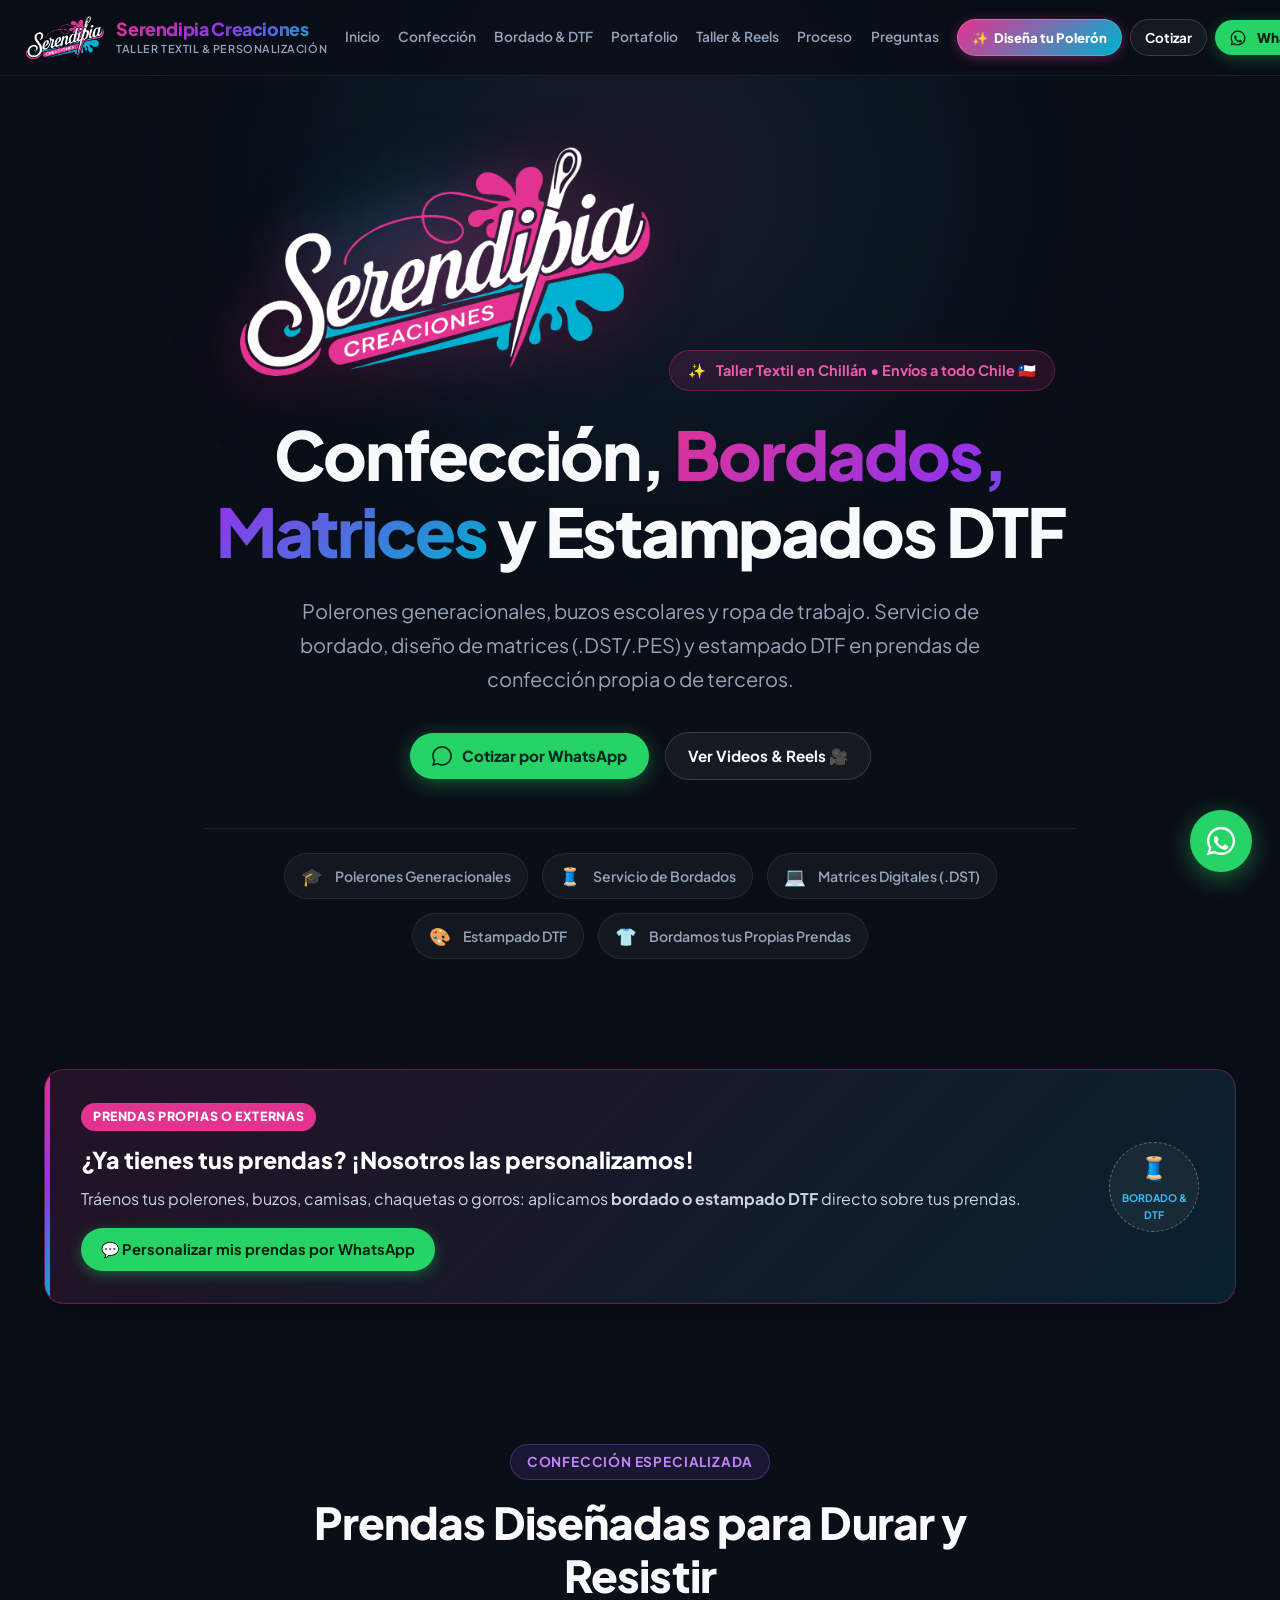
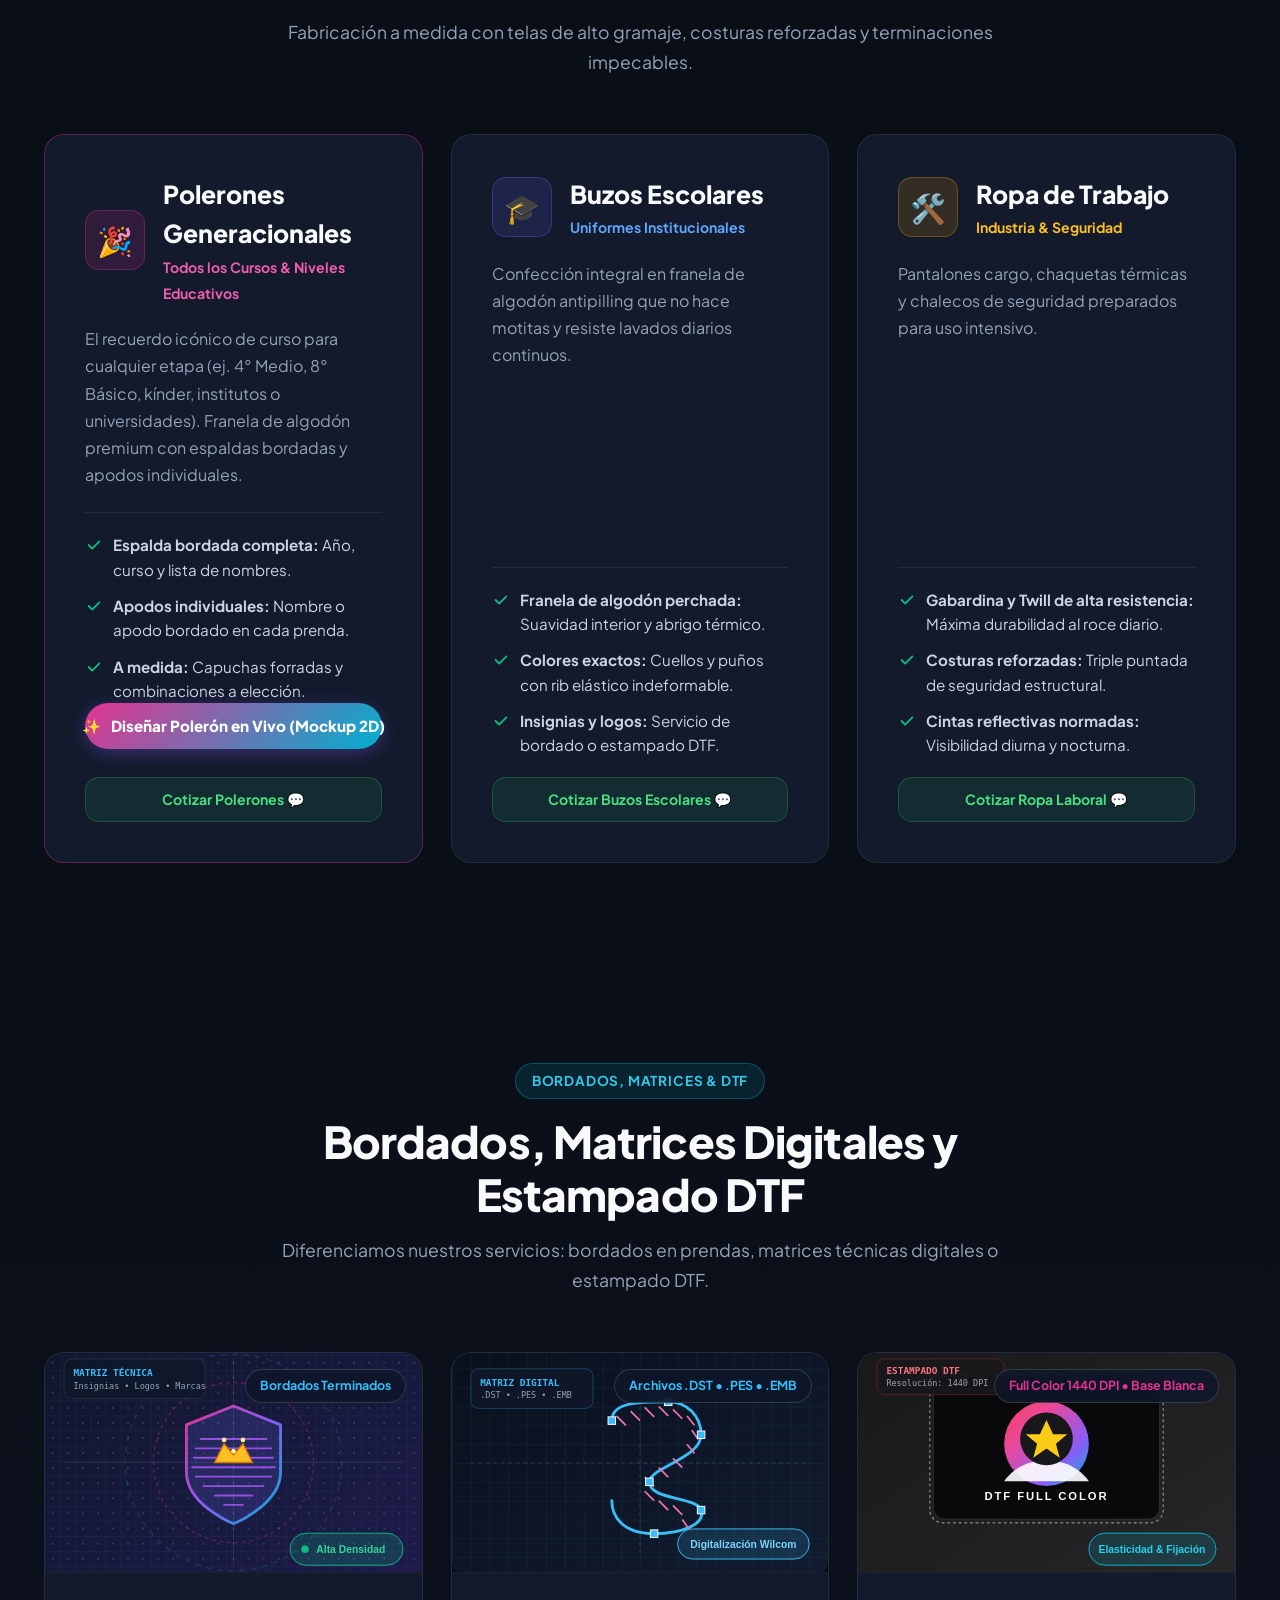
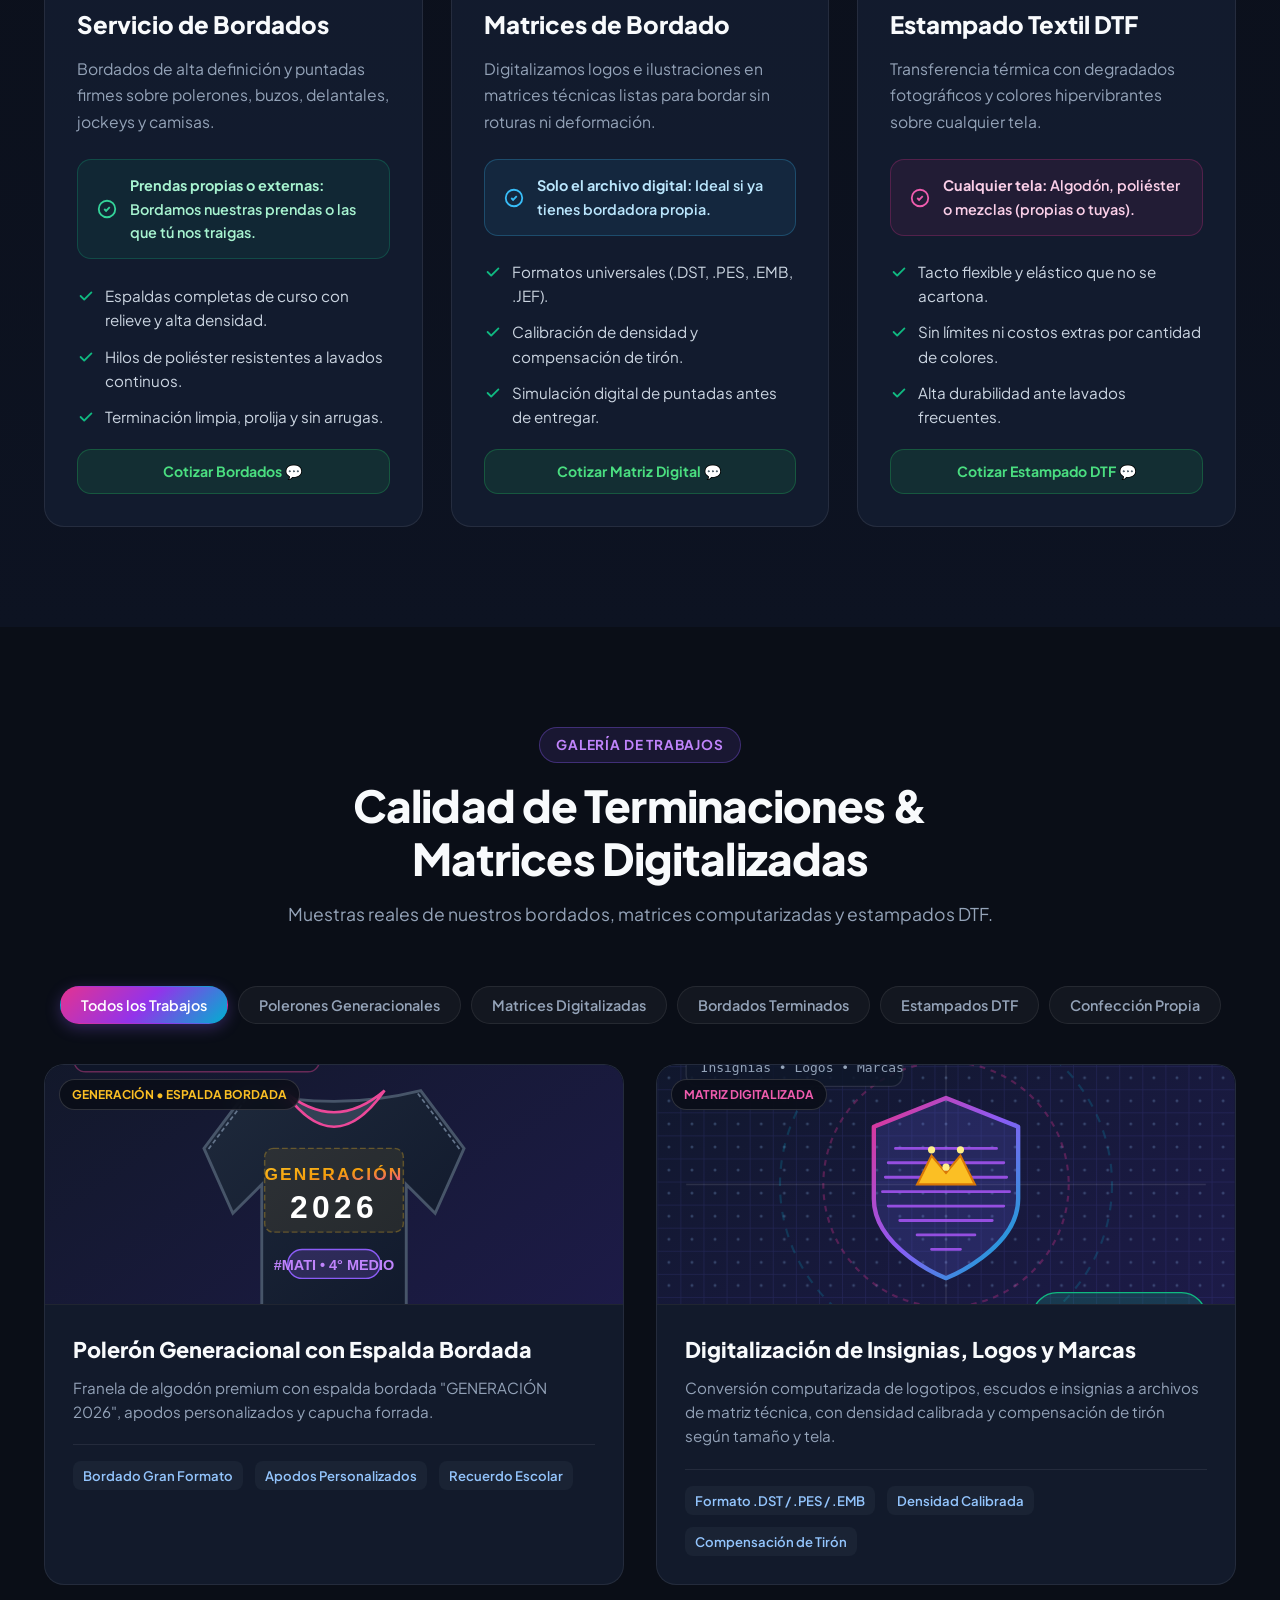
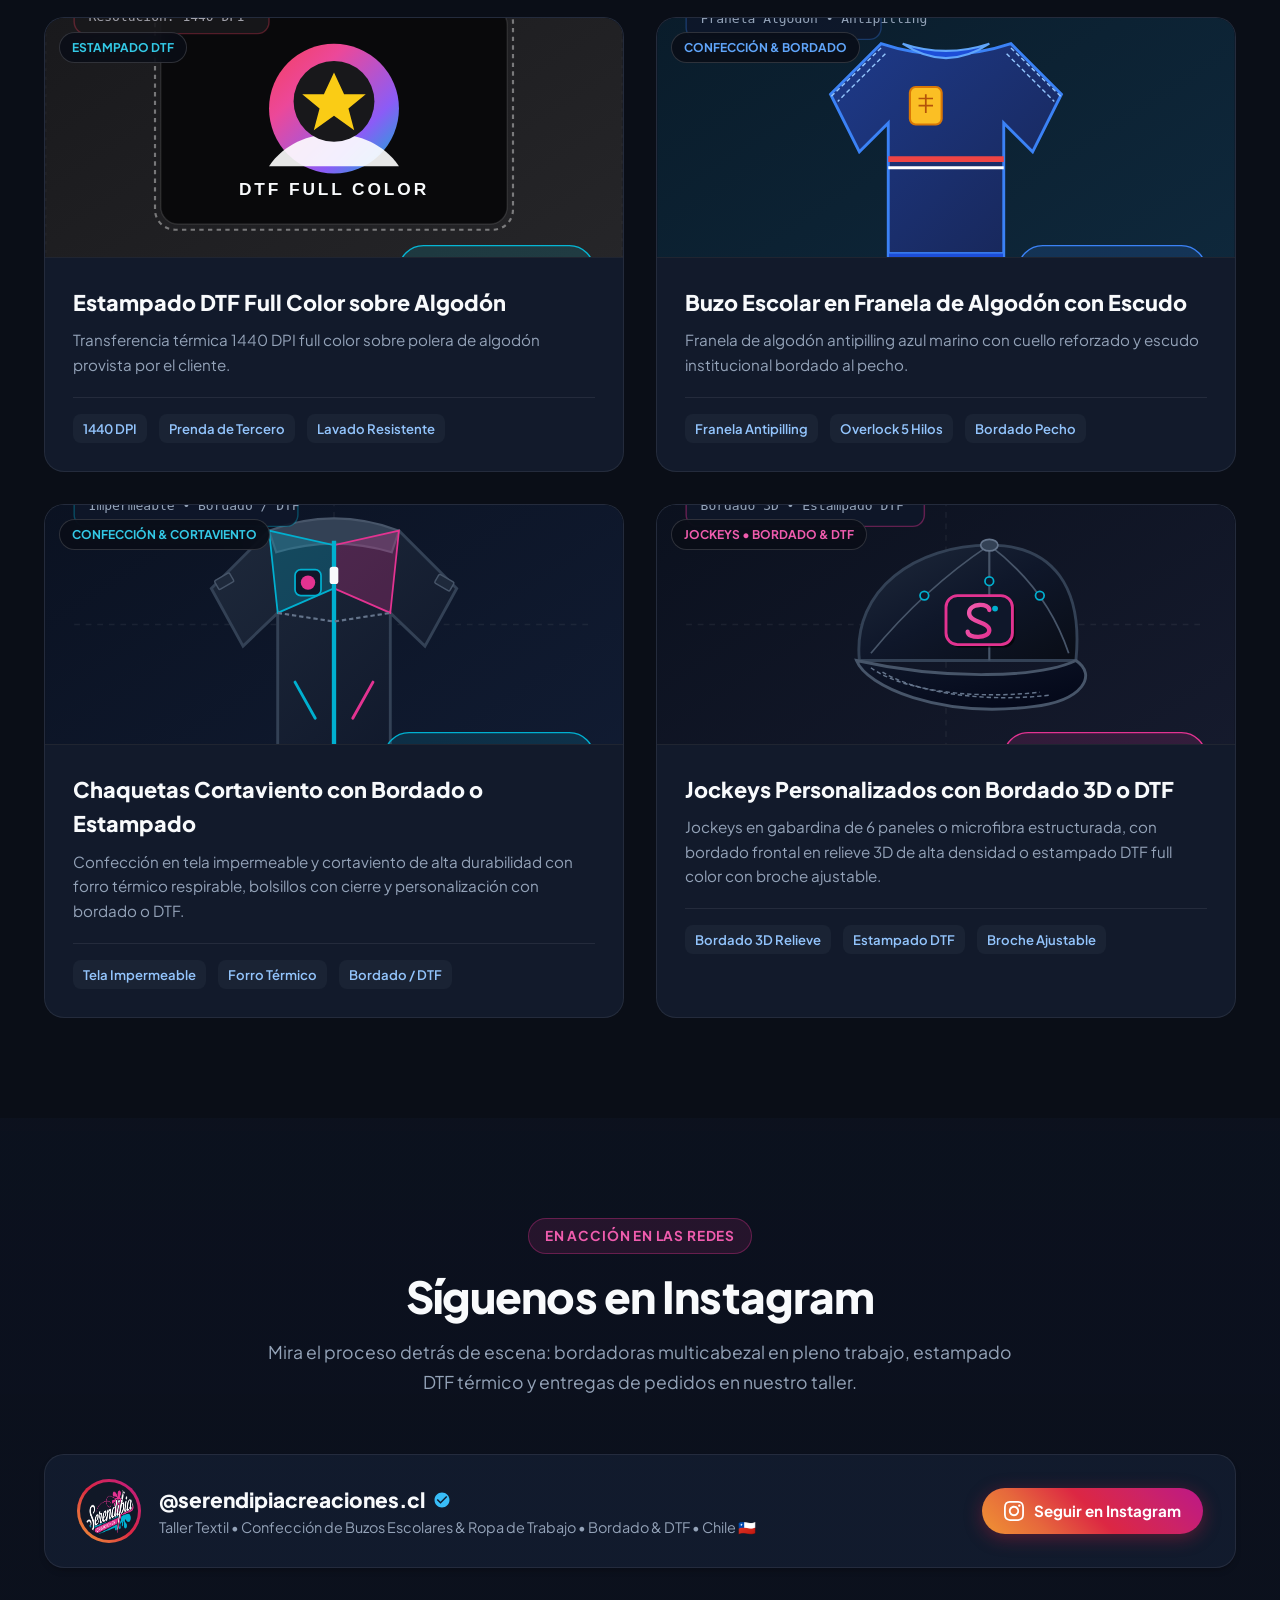
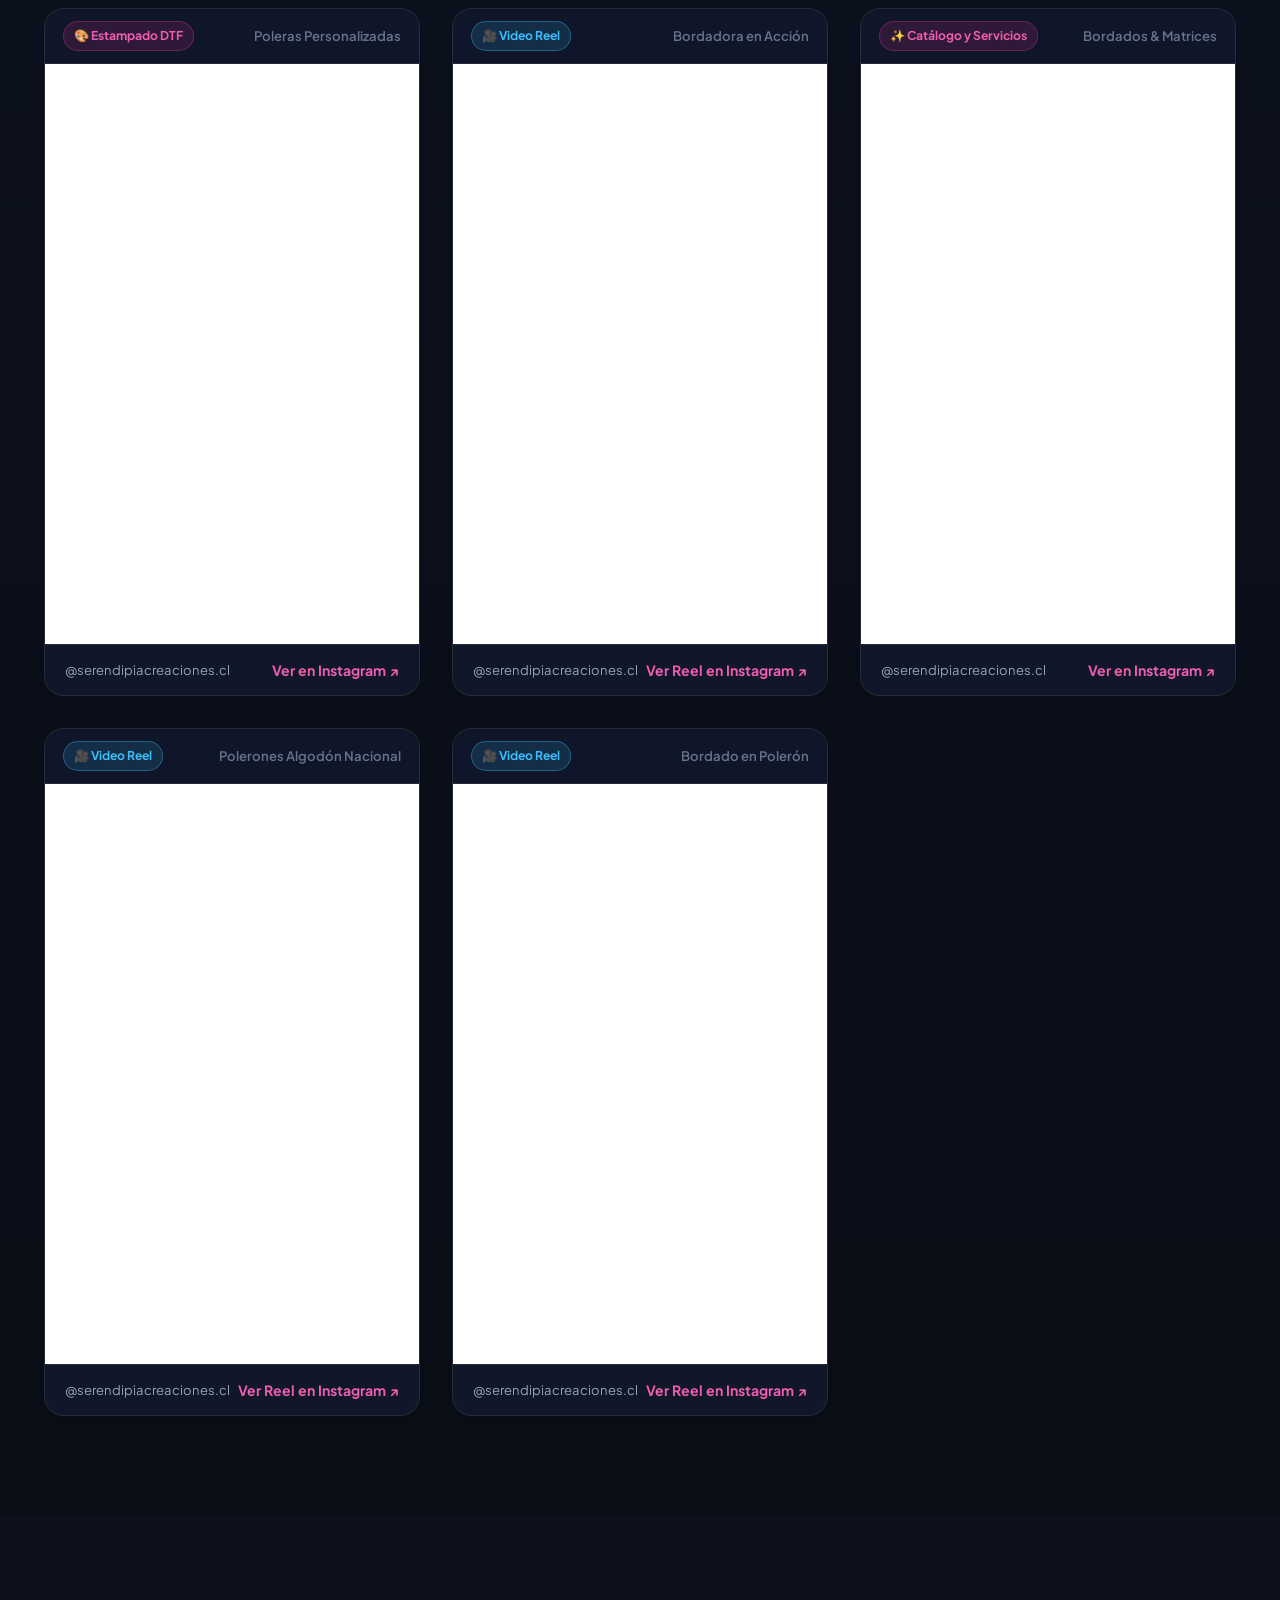
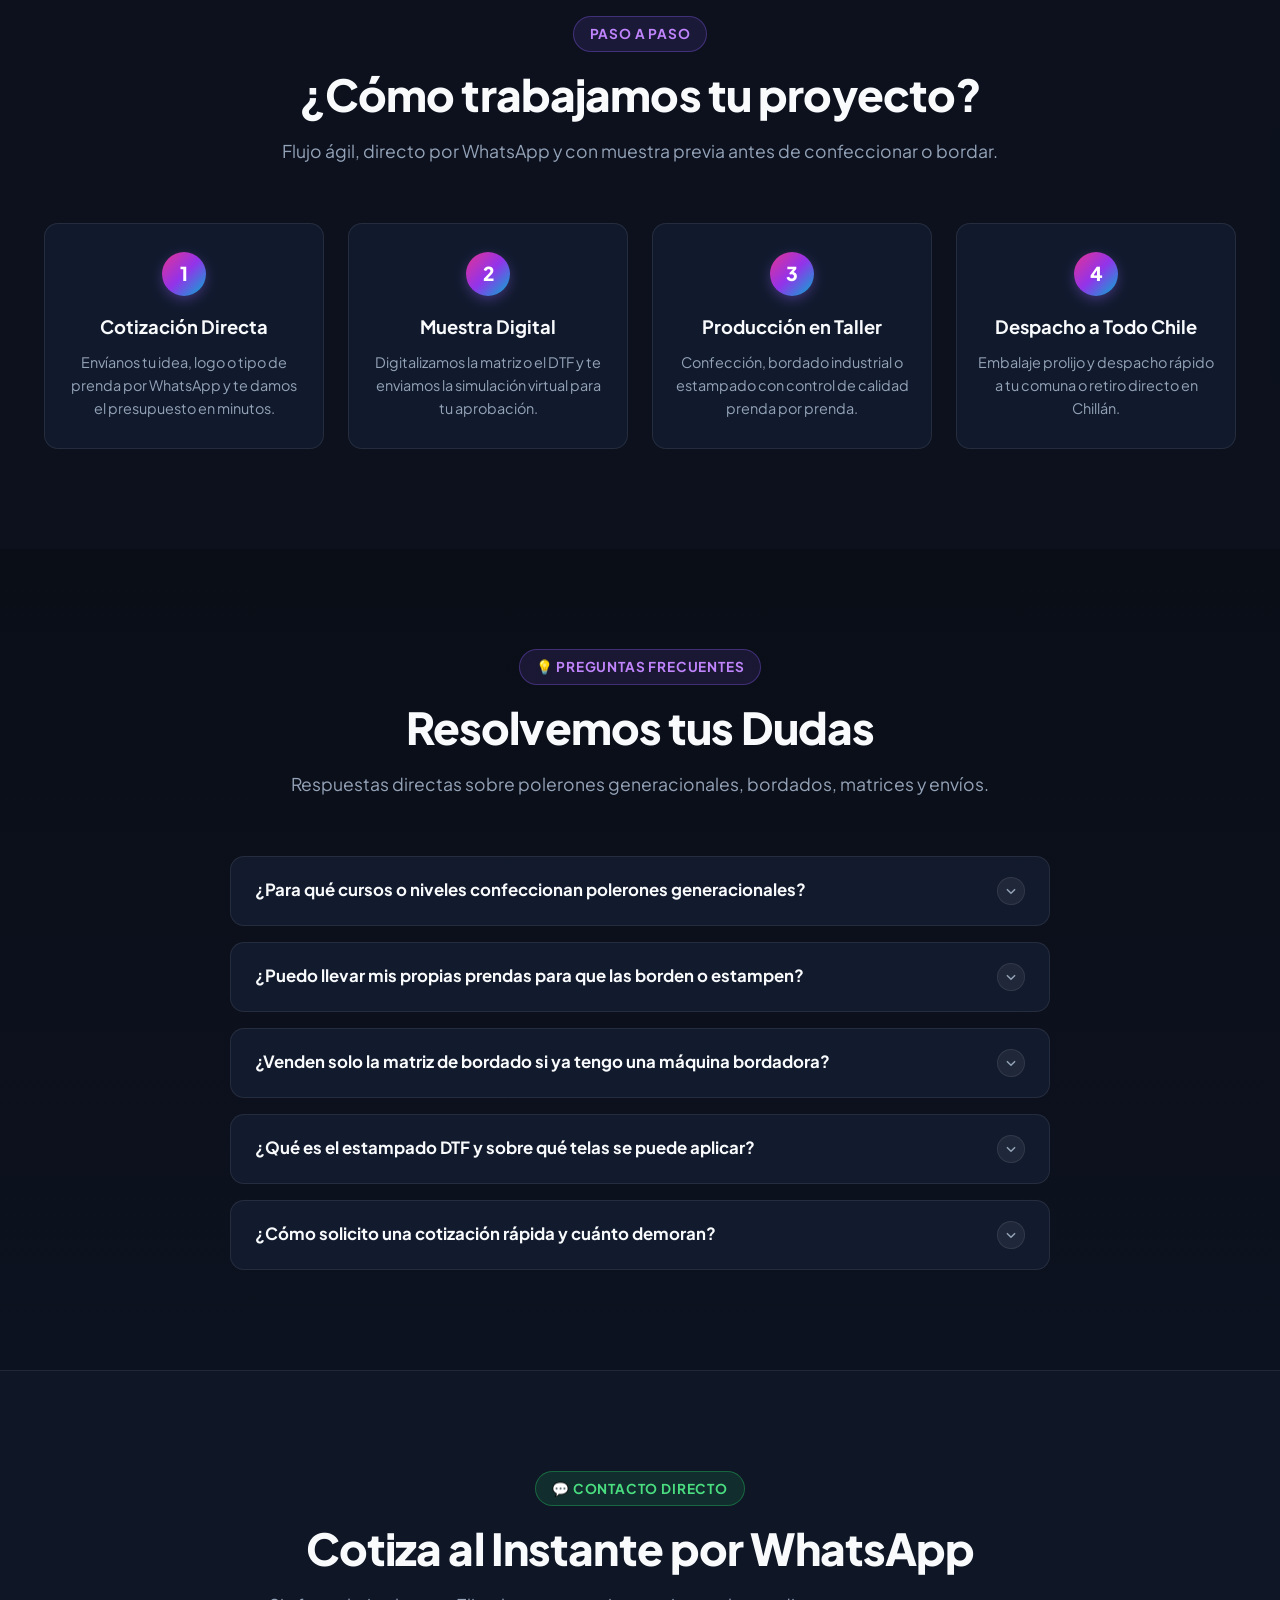
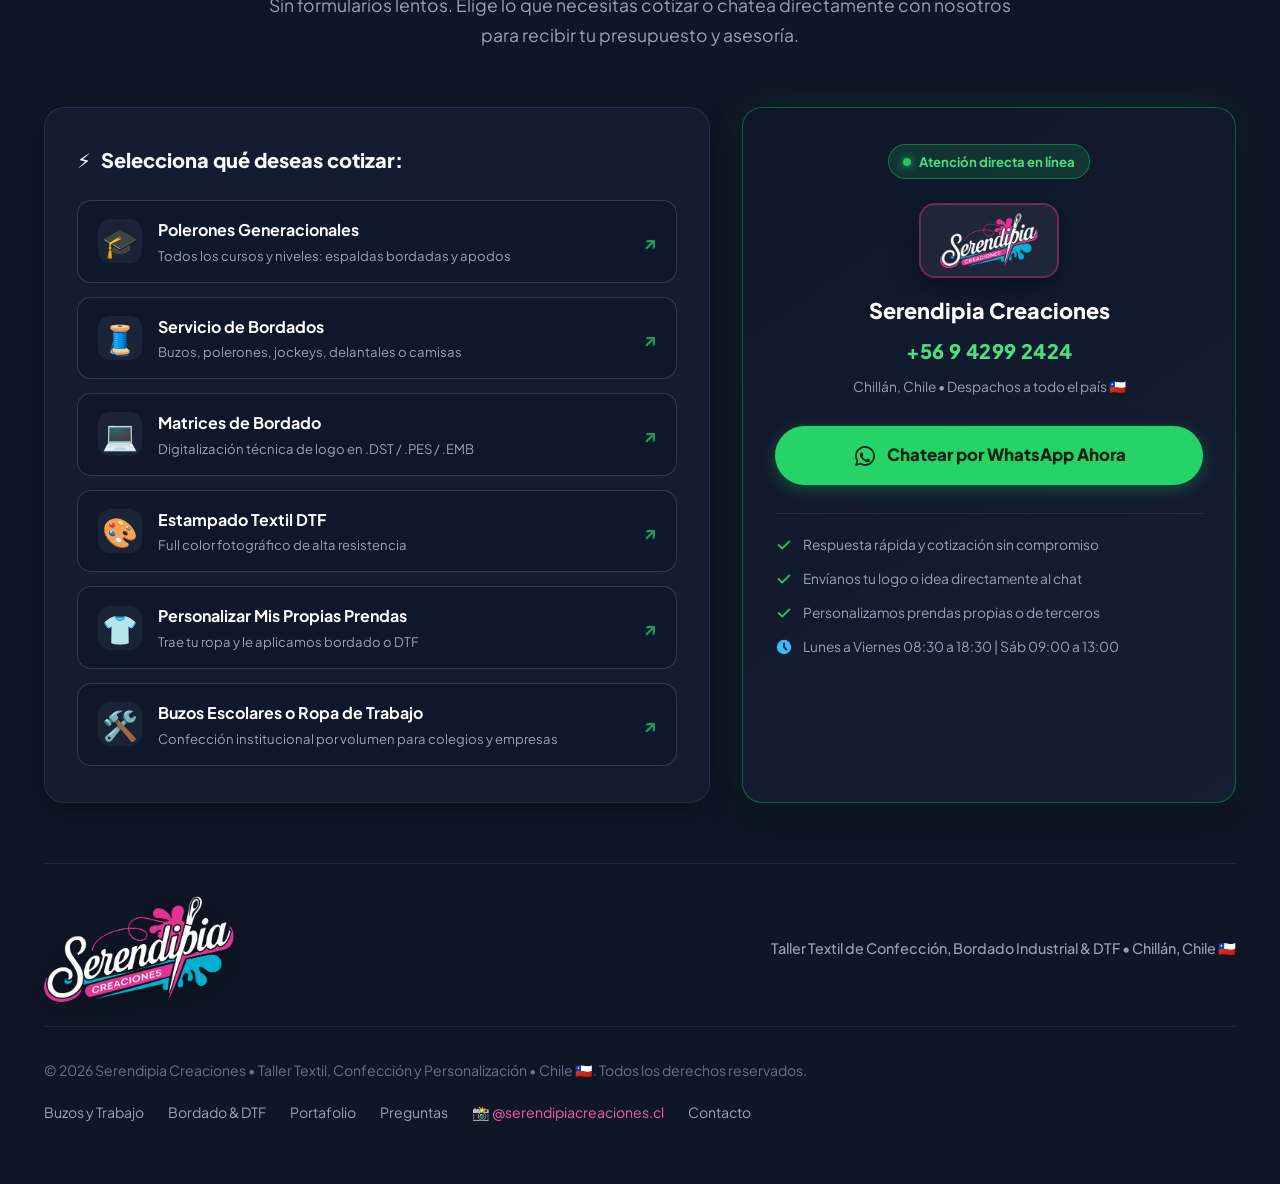
==== commit 81472a32: "fix: remover boton duplicado de personalizador en nav y ajustar anchos para evitar desborde a la der" ====
--- a/index.html
+++ b/index.html
@@ -243,7 +243,6 @@
       <!-- Menú de Enlaces Principal -->
       <nav class="nav-links" id="navLinks" aria-label="Menú principal">
         <a href="#inicio" class="nav-link" id="linkInicio">Inicio</a>
-        <a href="personalizador.html" class="nav-link" id="linkNavPersonalizador" style="color: #f05cae; font-weight: 800;">✨ Diseña tu Polerón</a>
         <a href="#servicios" class="nav-link" id="linkServicios">Confección</a>
         <a href="#personalizacion" class="nav-link" id="linkPersonalizacion">Bordado &amp; DTF</a>
         <a href="#portafolio" class="nav-link" id="linkPortafolio">Portafolio</a>
--- a/css/styles.css
+++ b/css/styles.css
@@ -217,6 +217,11 @@
   box-shadow: 0 4px 20px rgba(0, 0, 0, 0.5);
 }
 
+.header .container.navbar {
+  max-width: 1400px;
+  padding: 0 clamp(16px, 2vw, 32px);
+}
+
 .navbar {
   display: flex;
   align-items: center;
@@ -235,9 +240,9 @@
 }
 
 .brand-logo-img {
-  height: 48px;
+  height: 44px;
   width: auto;
-  max-width: 130px;
+  max-width: 115px;
   object-fit: contain;
   transition: transform var(--trans-smooth);
   flex-shrink: 0;
@@ -254,7 +259,7 @@
 }
 
 .brand-name {
-  font-size: 1.18rem;
+  font-size: 1.12rem;
   font-weight: 800;
   letter-spacing: -0.02em;
   background: var(--grad-brand);
@@ -266,29 +271,29 @@
 }
 
 .brand-sub {
-  font-size: 0.72rem;
+  font-size: 0.68rem;
   font-weight: 600;
   color: var(--text-secondary);
   text-transform: uppercase;
-  letter-spacing: 0.06em;
+  letter-spacing: 0.05em;
   white-space: nowrap;
 }
 
 .nav-links {
   display: flex;
   align-items: center;
-  gap: clamp(10px, 1.4vw, 22px);
+  gap: clamp(8px, 1.1vw, 16px);
   margin: 0;
   padding: 0;
   flex-shrink: 1;
 }
 
 .nav-link {
-  font-size: 0.9rem;
+  font-size: 0.86rem;
   font-weight: 600;
   color: var(--text-secondary);
   position: relative;
-  padding: 6px 0;
+  padding: 6px 2px;
   white-space: nowrap;
   transition: color var(--trans-fast);
 }
@@ -316,13 +321,13 @@
 .nav-actions {
   display: flex;
   align-items: center;
-  gap: 10px;
+  gap: 8px;
   flex-shrink: 0;
 }
 
 .nav-actions .btn {
-  padding: 8px 16px;
-  font-size: 0.88rem;
+  padding: 7px 14px;
+  font-size: 0.84rem;
 }
 
 .mobile-nav-actions {
@@ -1999,7 +2004,8 @@
   background: linear-gradient(135deg, #e33391, #00b0d0) !important;
   color: #ffffff !important;
   font-weight: 800 !important;
-  padding: 8px 16px !important;
+  font-size: 0.82rem !important;
+  padding: 7px 14px !important;
   border-radius: 999px !important;
   display: inline-flex !important;
   align-items: center !important;
@@ -2008,6 +2014,7 @@
   transition: all 0.25s ease !important;
   border: 1px solid rgba(255, 255, 255, 0.2);
   text-decoration: none;
+  white-space: nowrap !important;
 }
 
 .nav-btn-customizer:hover {
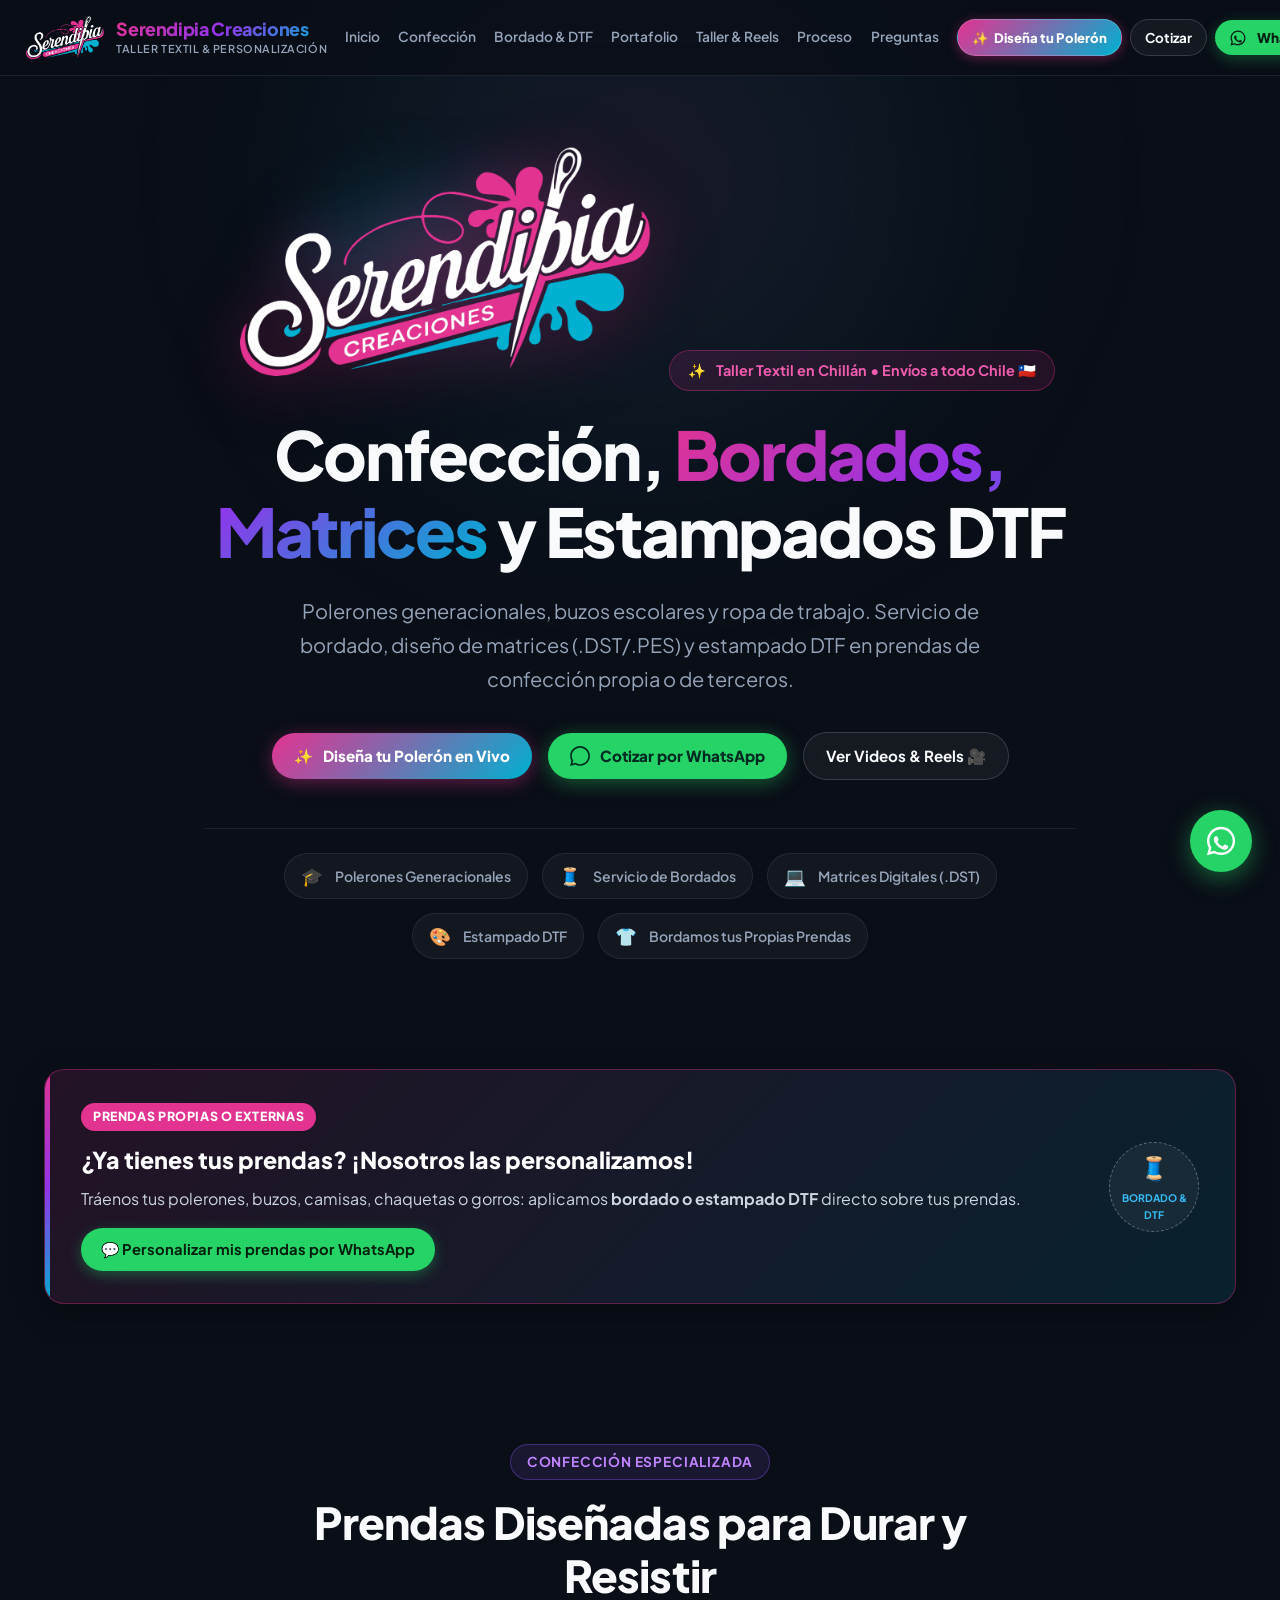
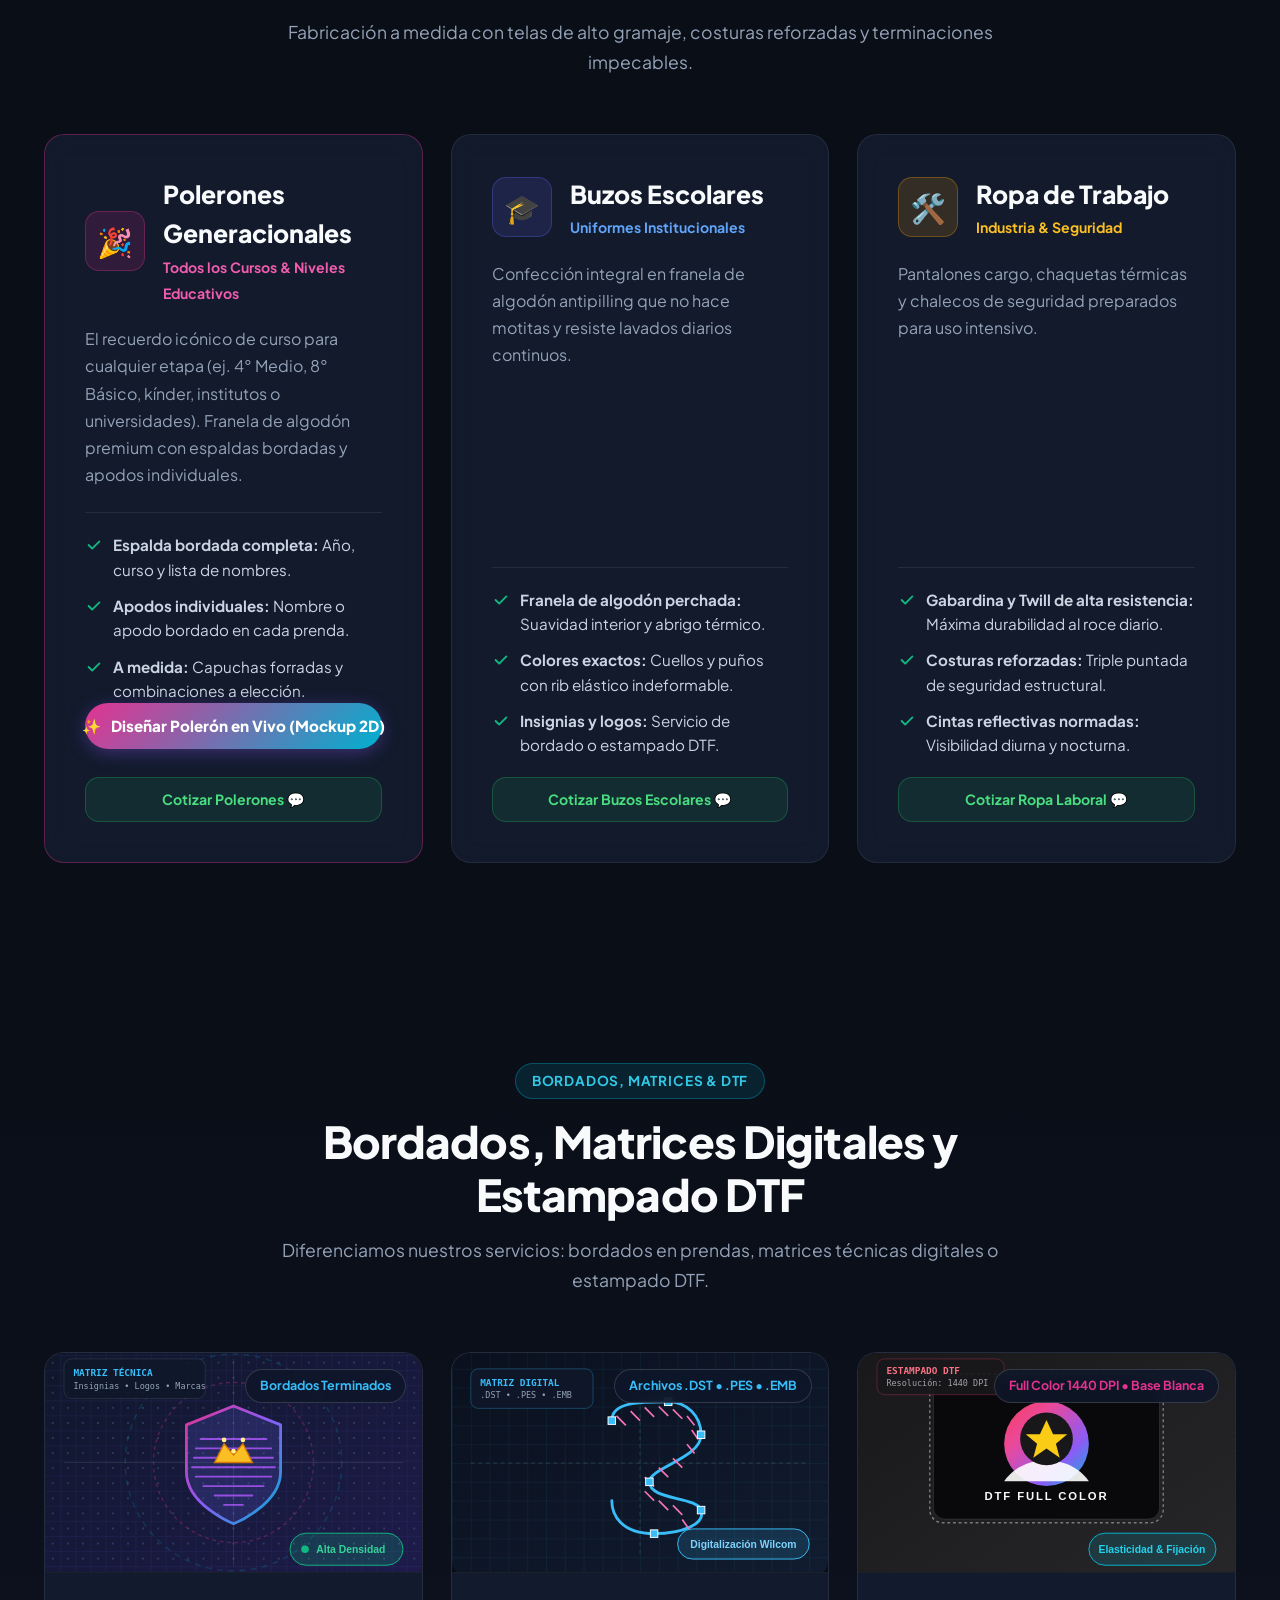
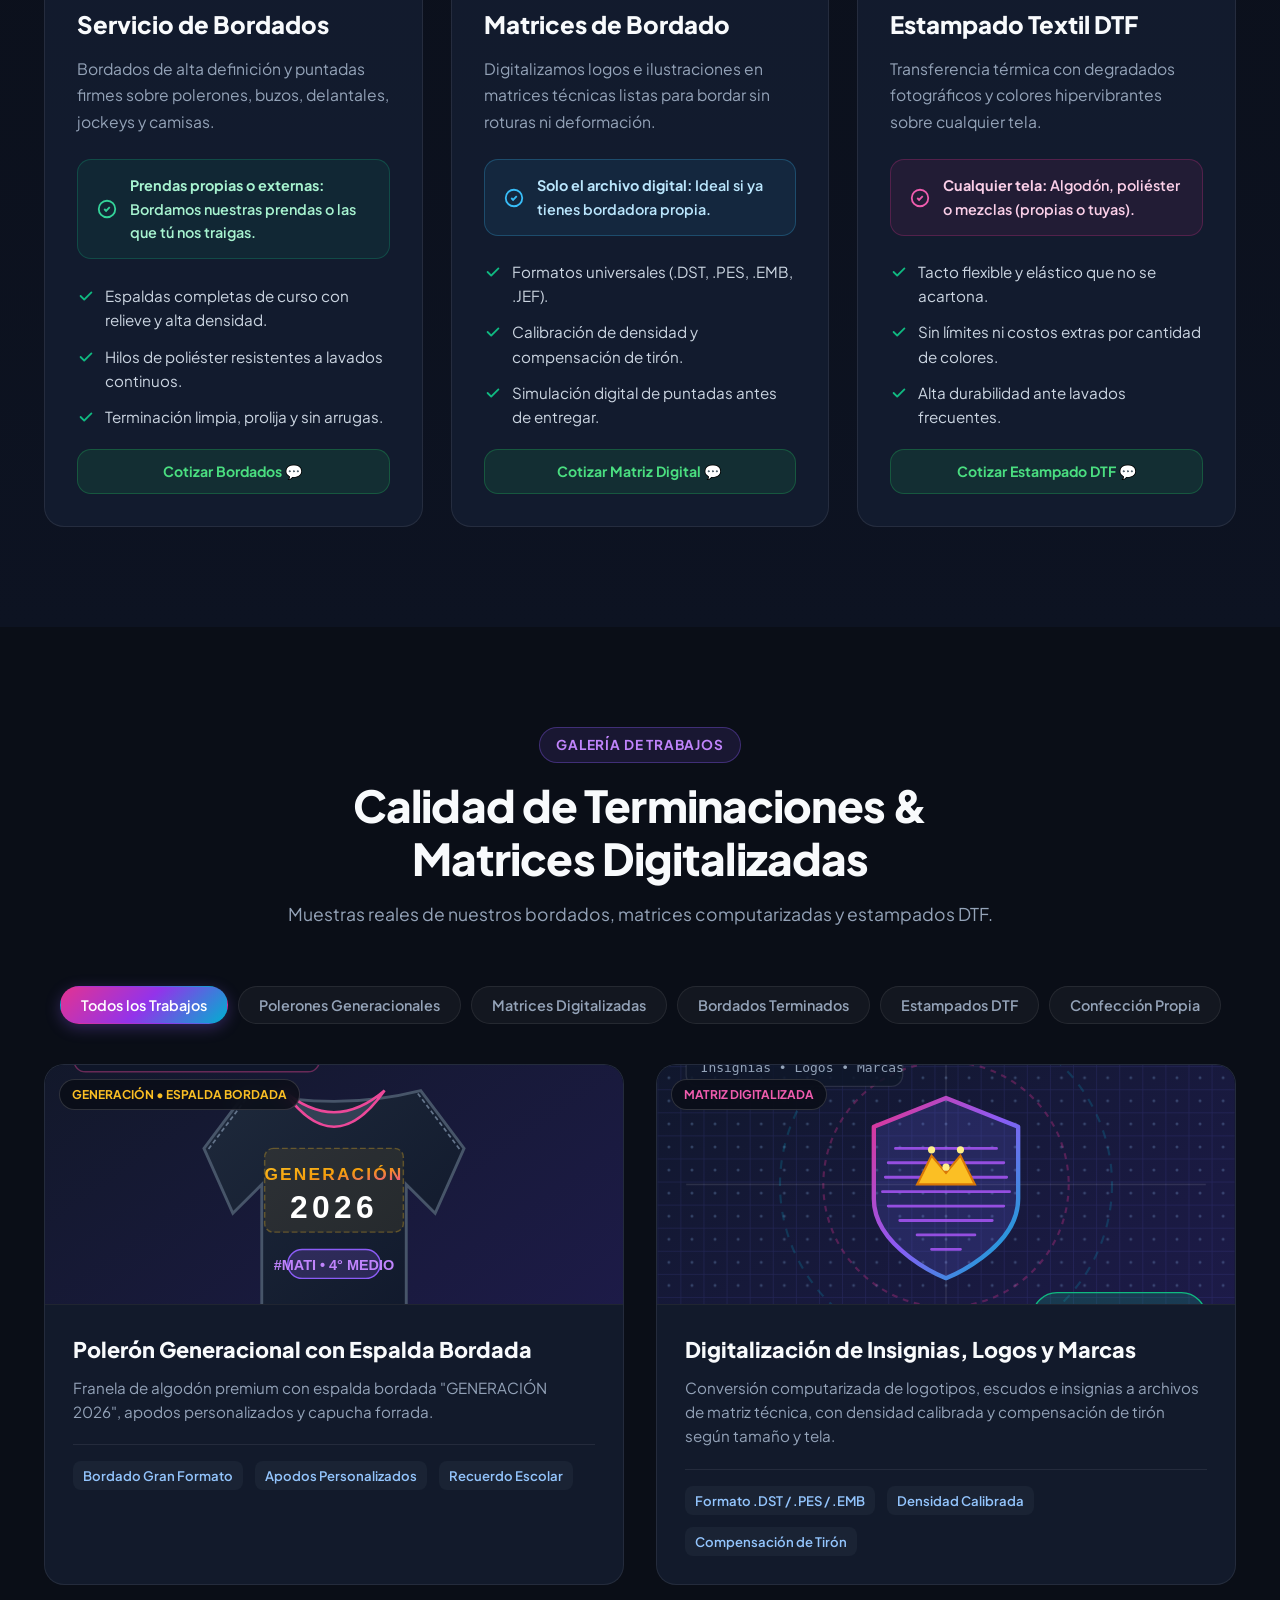
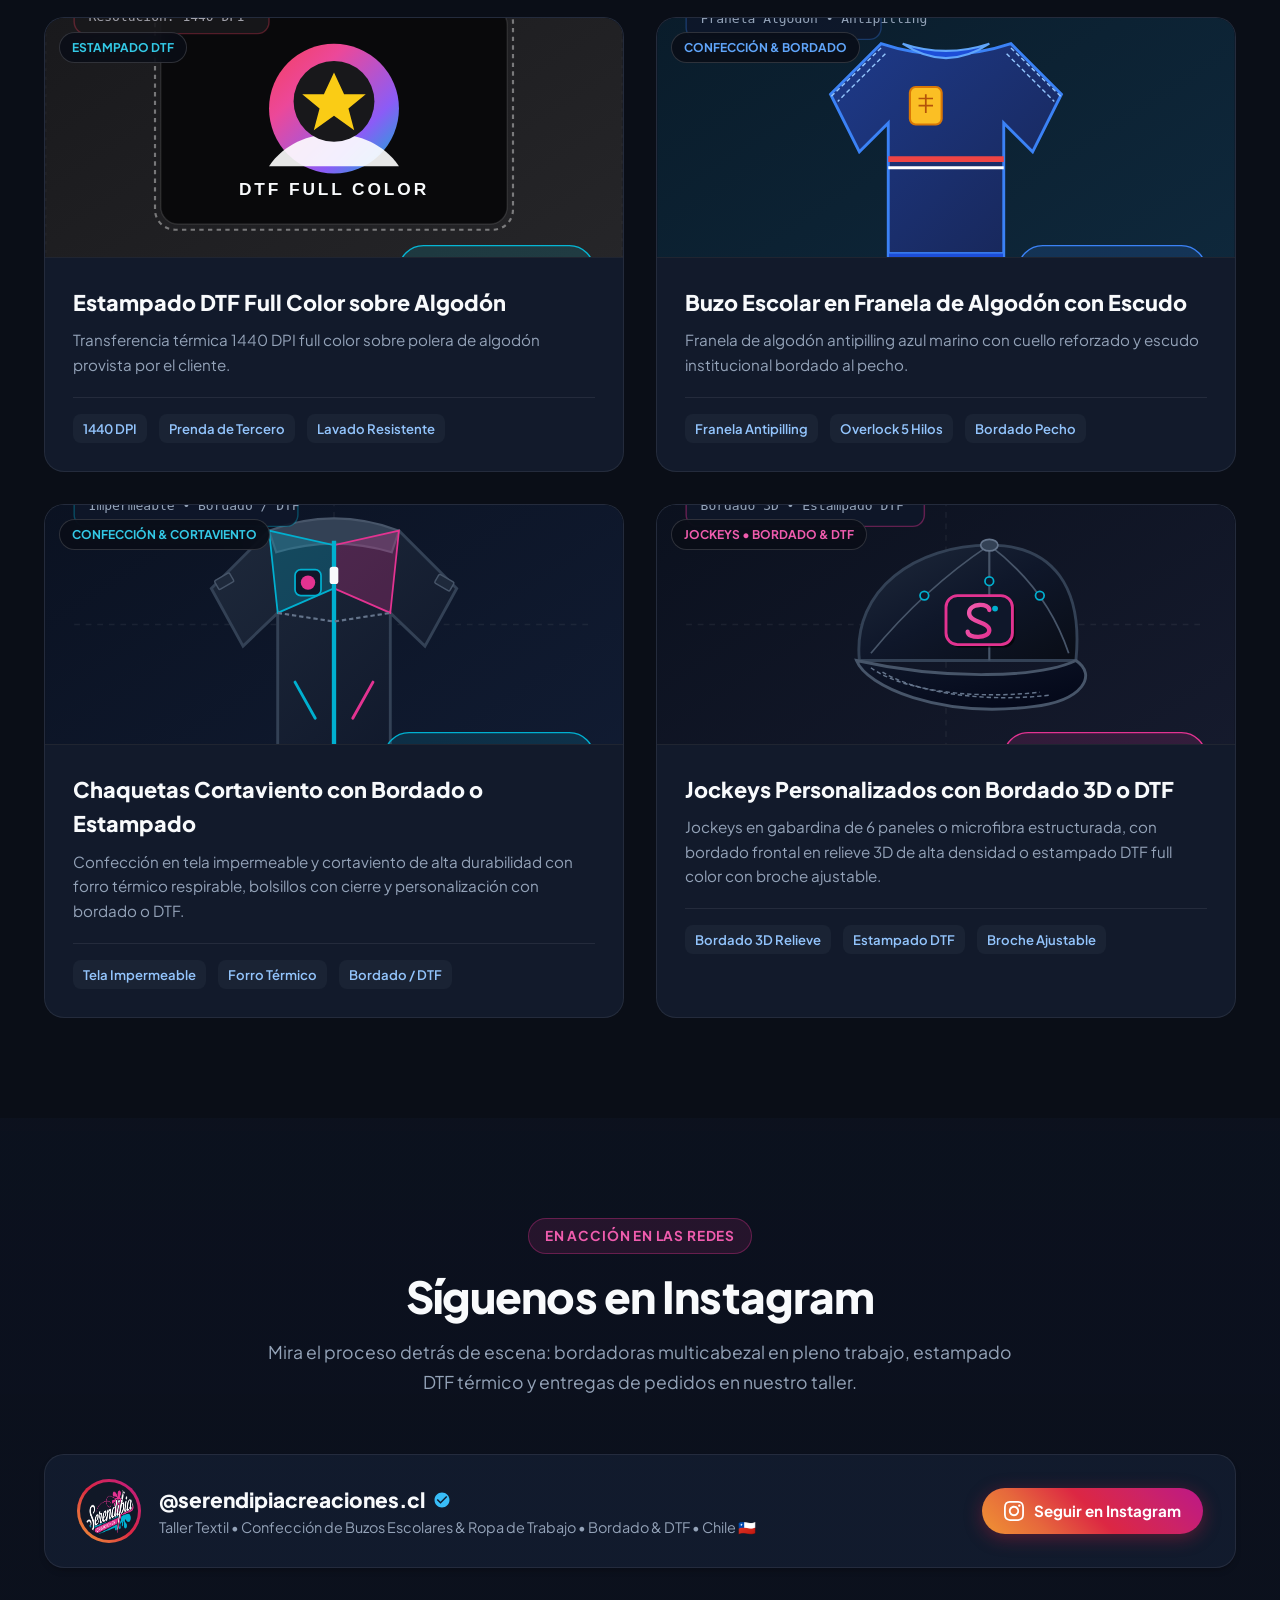
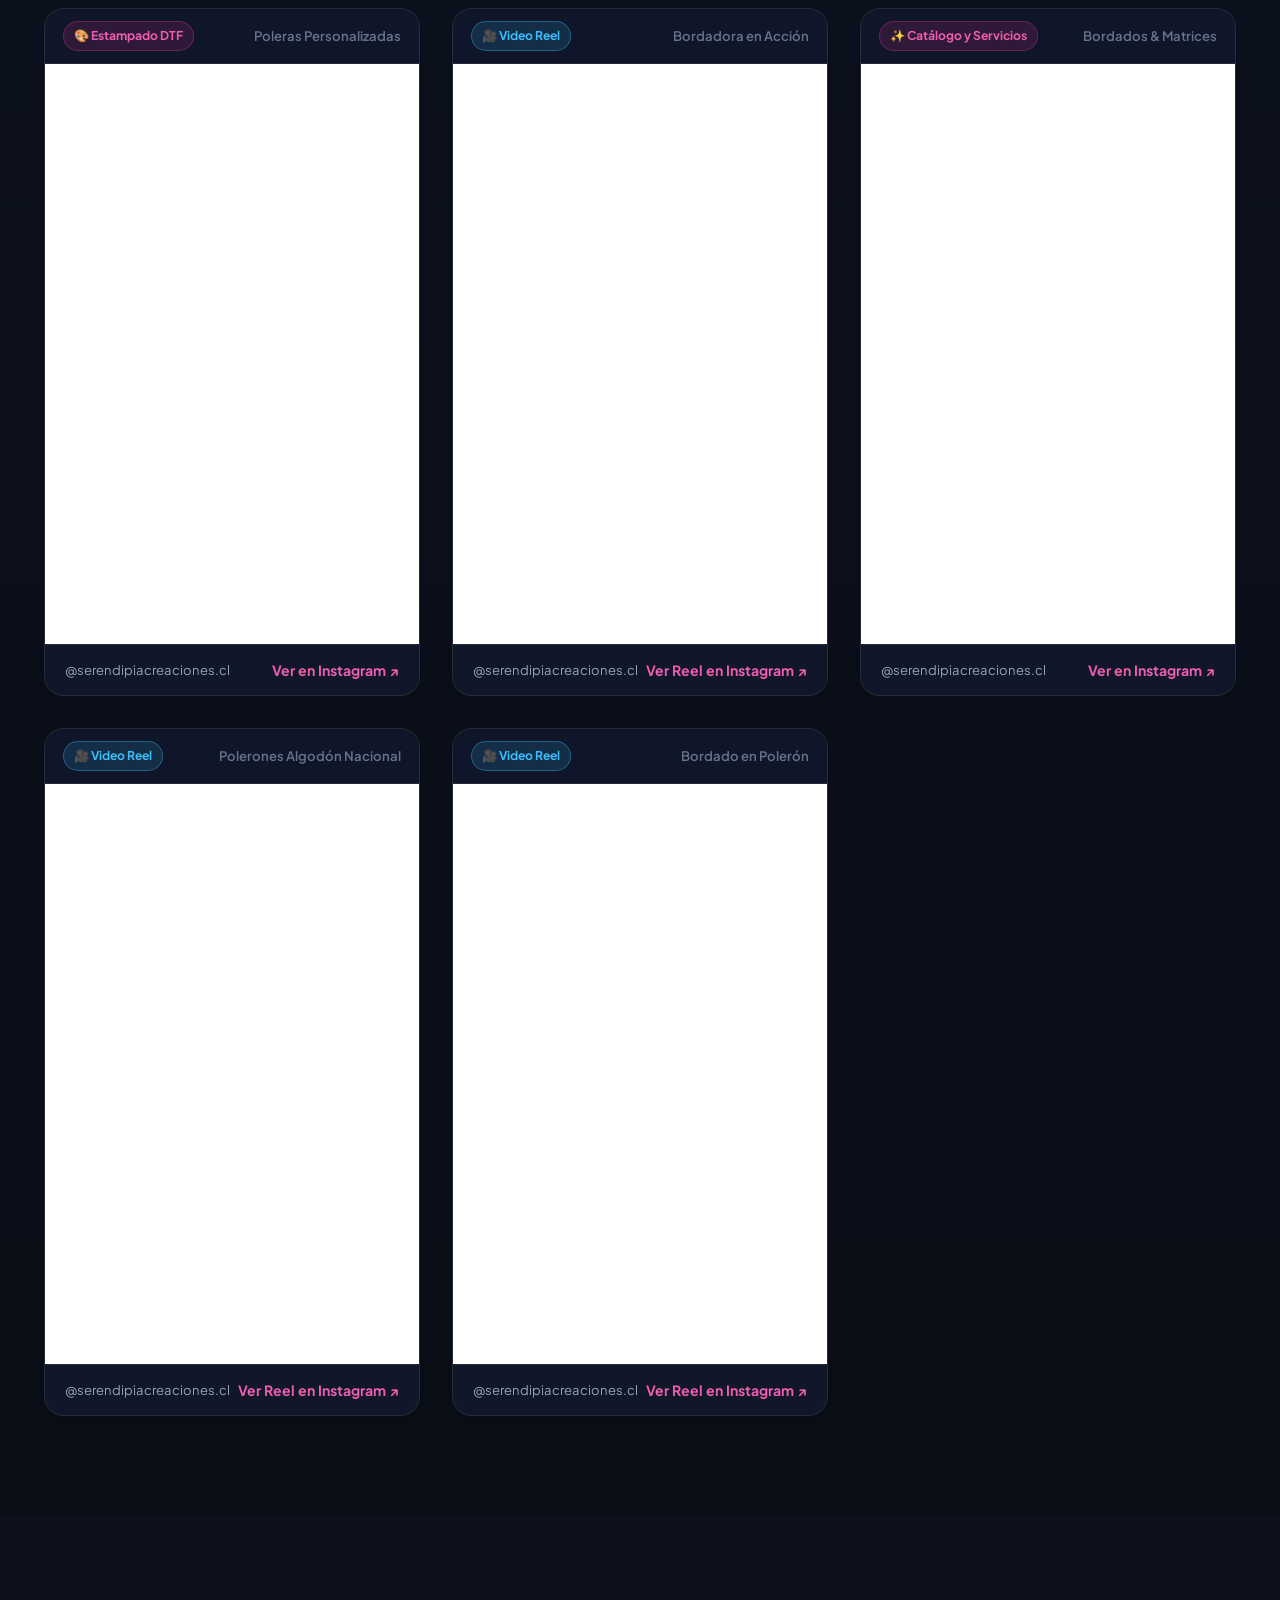
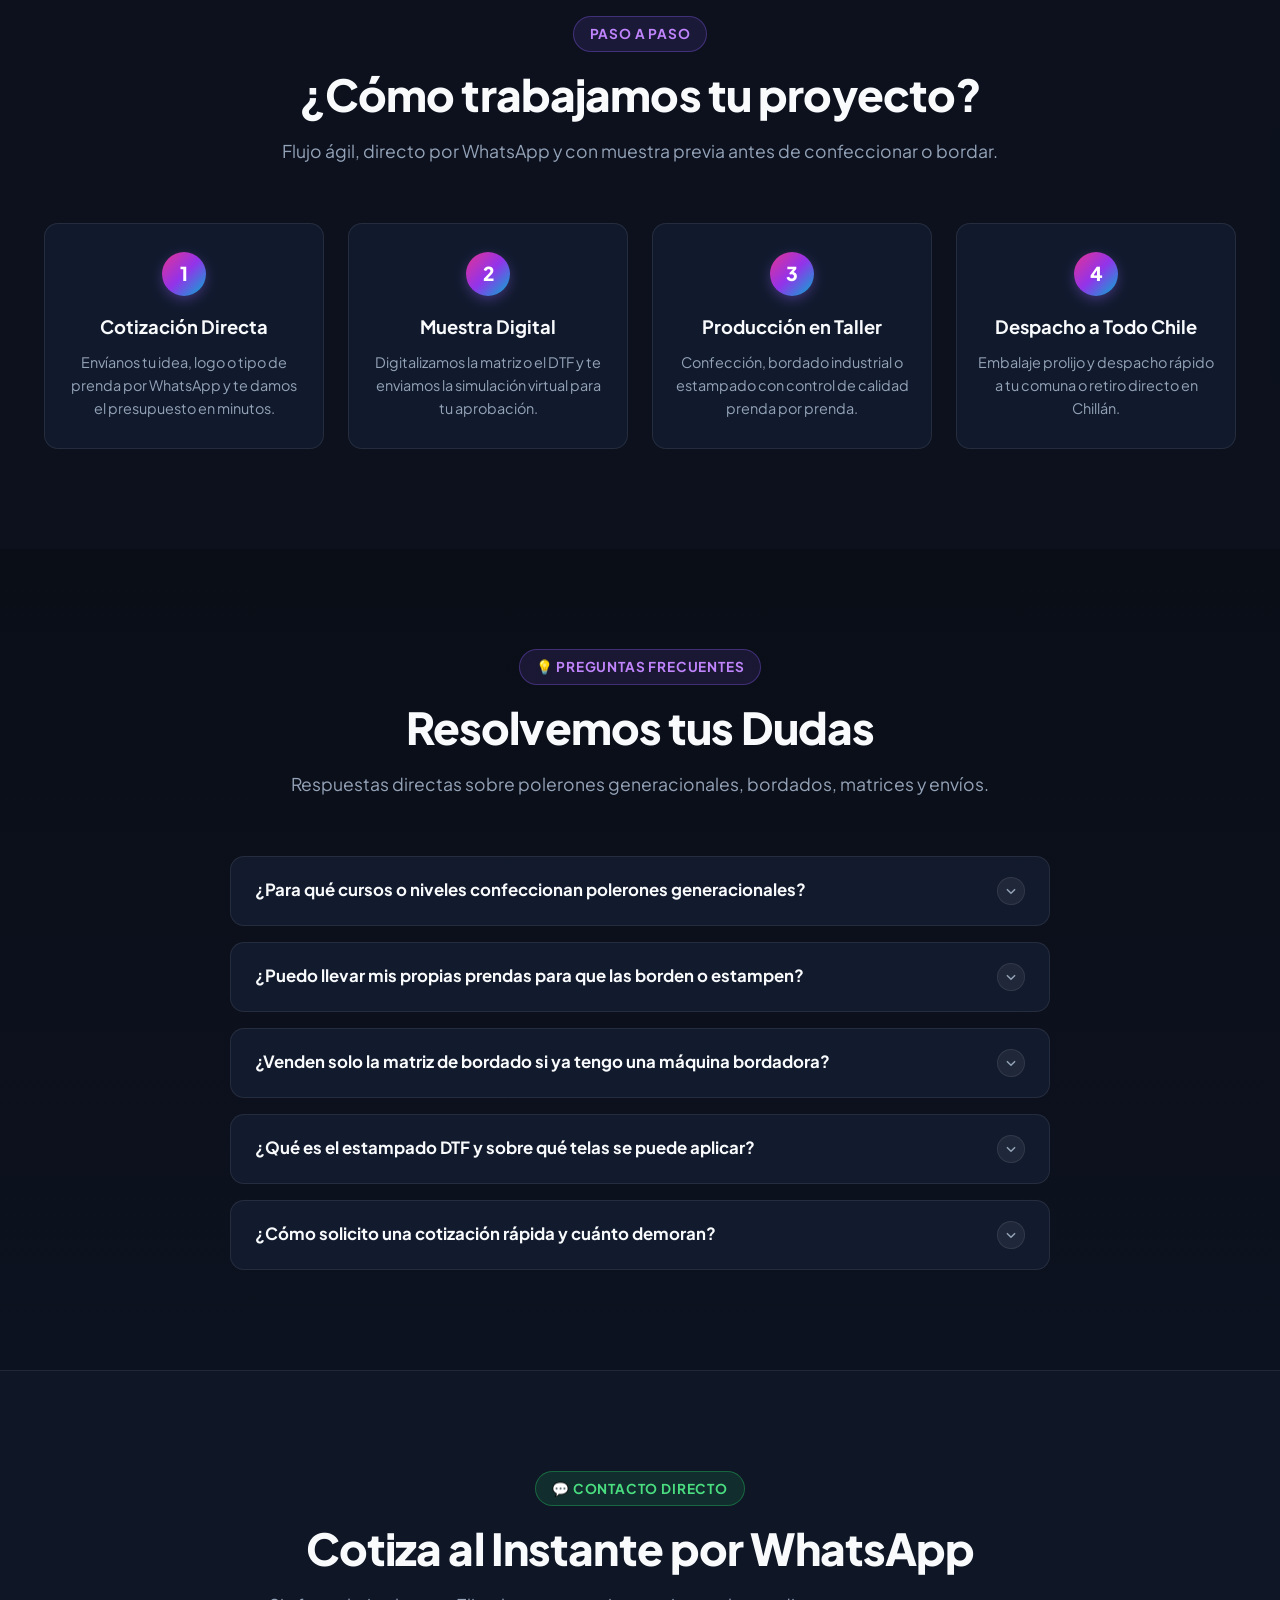
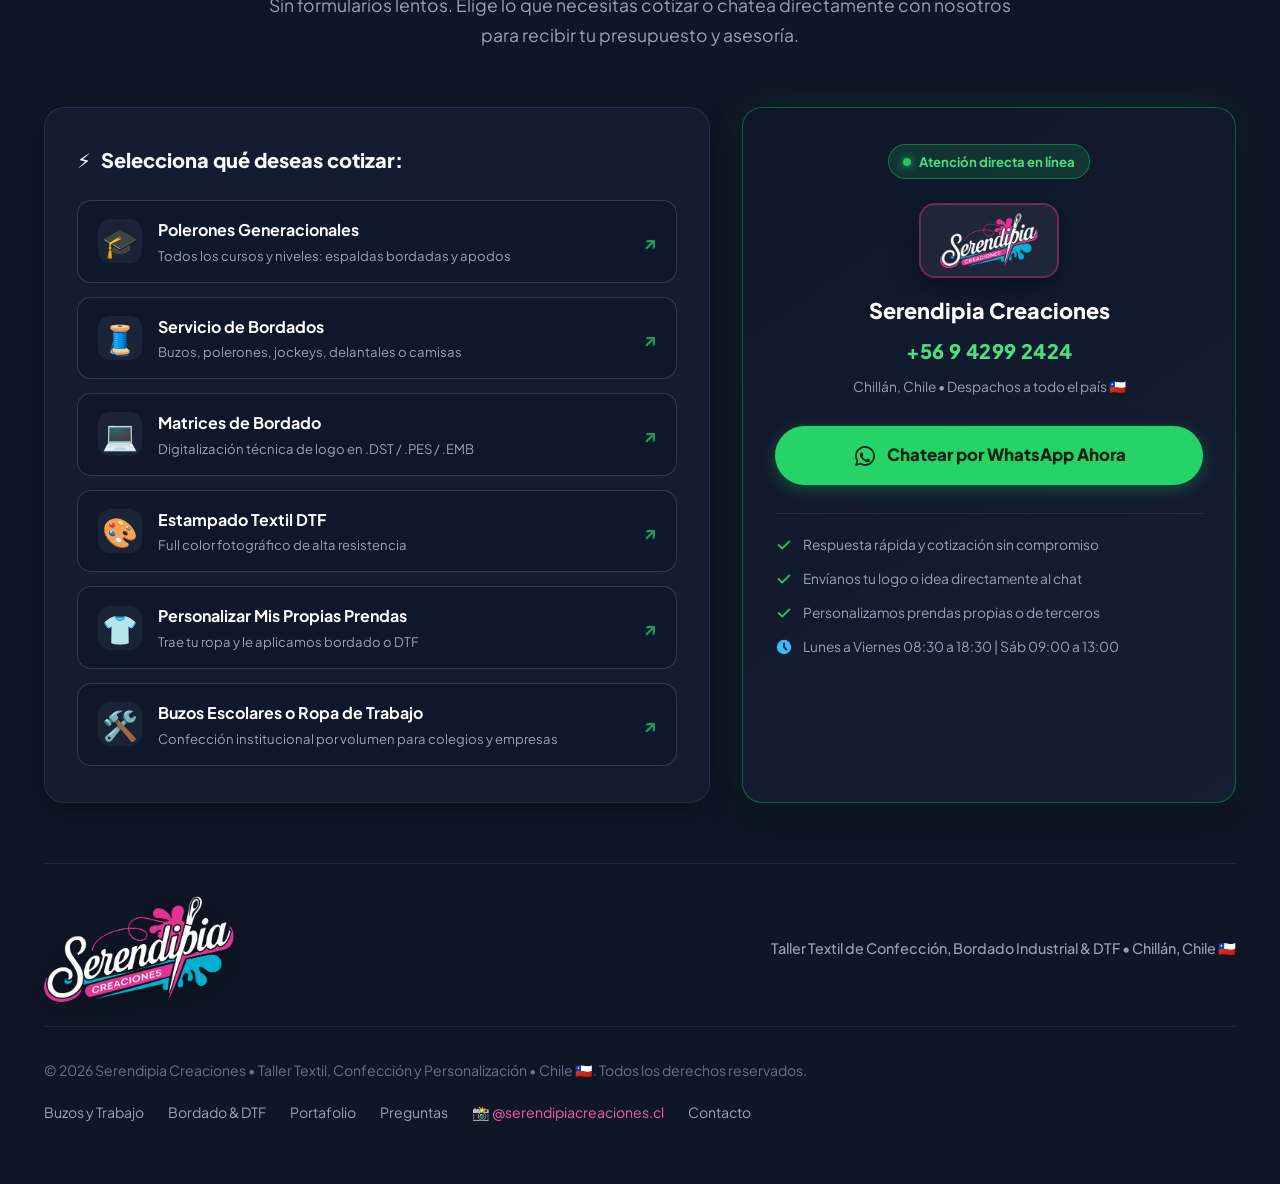
==== commit 6d5a1034: "feat: habilitar boton Diseña tu Poleron de forma compacta en barra fija movil y destacado en banner " ====
--- a/index.html
+++ b/index.html
@@ -328,10 +328,14 @@
         </p>
 
         <div class="hero-cta" id="heroCta">
+          <a href="personalizador.html" class="btn btn-primary btn-hero-customizer" id="btnHeroCustomizer" style="background: linear-gradient(135deg, #e33391, #00b0d0); box-shadow: 0 4px 18px rgba(227, 51, 145, 0.4); font-weight: 800;">
+            <span>✨</span>
+            <span>Diseña tu Polerón en Vivo</span>
+          </a>
           <a href="https://wa.me/56942992424?text=Hola%20Serendipia%20Creaciones%2C%20quisiera%20cotizar%20un%20proyecto" 
              target="_blank" 
              rel="noopener noreferrer" 
-             class="btn btn-primary btn-hero-wa" 
+             class="btn btn-whatsapp btn-hero-wa" 
              id="btnHeroQuote">
             <svg viewBox="0 0 24 24" width="20" height="20" fill="currentColor">
               <path d="M.057 24l1.687-6.163c-1.041-1.804-1.588-3.849-1.587-5.946.003-6.556 5.338-11.891 11.893-11.891 3.181.001 6.167 1.24 8.413 3.488 2.245 2.248 3.481 5.236 3.48 8.414-.003 6.557-5.338 11.892-11.893 11.892-1.99-.001-3.951-.5-5.688-1.448l-6.305 1.654zm6.597-3.807c1.676.995 3.276 1.591 5.392 1.592 5.448 0 9.886-4.434 9.889-9.885.002-5.462-4.415-9.89-9.881-9.892-5.452 0-9.887 4.434-9.889 9.884-.001 2.225.651 3.891 1.746 5.634l-.999 3.648 3.742-.981z"/>
--- a/css/styles.css
+++ b/css/styles.css
@@ -1857,15 +1857,26 @@
 
   .nav-actions {
     display: flex;
-    gap: 8px;
-  }
-
-  .nav-btn-quote {
-    display: none;
+    align-items: center;
+    gap: 6px;
+  }
+
+  .nav-actions .nav-btn-quote {
+    display: none !important;
+  }
+
+  .nav-actions .nav-btn-customizer {
+    display: inline-flex !important;
+    padding: 6px 11px !important;
+    font-size: 0.75rem !important;
+    border-radius: 999px !important;
+    font-weight: 800 !important;
+    white-space: nowrap !important;
+    gap: 4px !important;
   }
 
   .nav-btn-wa {
-    padding: 8px 14px;
+    padding: 8px 12px;
     font-size: 0.85rem;
   }
 
@@ -1884,28 +1895,37 @@
   }
 }
 
+/* 2.5 Tablets pequeñas y Smartphones grandes (768px) */
+@media (max-width: 768px) {
+  .brand-info {
+    display: none;
+  }
+}
+
 /* 3. Smartphones y Pantallas Pequeñas (640px) */
 @media (max-width: 640px) {
   :root {
-    --nav-height: 70px;
+    --nav-height: 64px;
   }
 
   .navbar {
-    gap: 10px;
-  }
-
-  .brand-sub {
+    gap: 8px;
+    padding: 0 12px;
+  }
+
+  .brand-info {
     display: none;
   }
 
-  .brand-name {
-    font-size: 1.05rem;
-  }
-
   .brand-logo-img {
-    height: 38px;
+    height: 36px;
     width: auto;
-    max-width: 100px;
+    max-width: 85px;
+  }
+
+  .nav-actions .nav-btn-customizer {
+    padding: 5px 9px !important;
+    font-size: 0.72rem !important;
   }
 
   .nav-btn-wa .btn-wa-text {
@@ -1913,8 +1933,20 @@
   }
 
   .nav-btn-wa {
-    padding: 8px 10px;
+    width: 36px;
+    height: 36px;
+    padding: 0;
+    display: inline-flex;
+    align-items: center;
+    justify-content: center;
     border-radius: var(--radius-full);
+    flex-shrink: 0;
+  }
+
+  .menu-toggle {
+    width: 36px;
+    height: 36px;
+    flex-shrink: 0;
   }
 
   .hero {
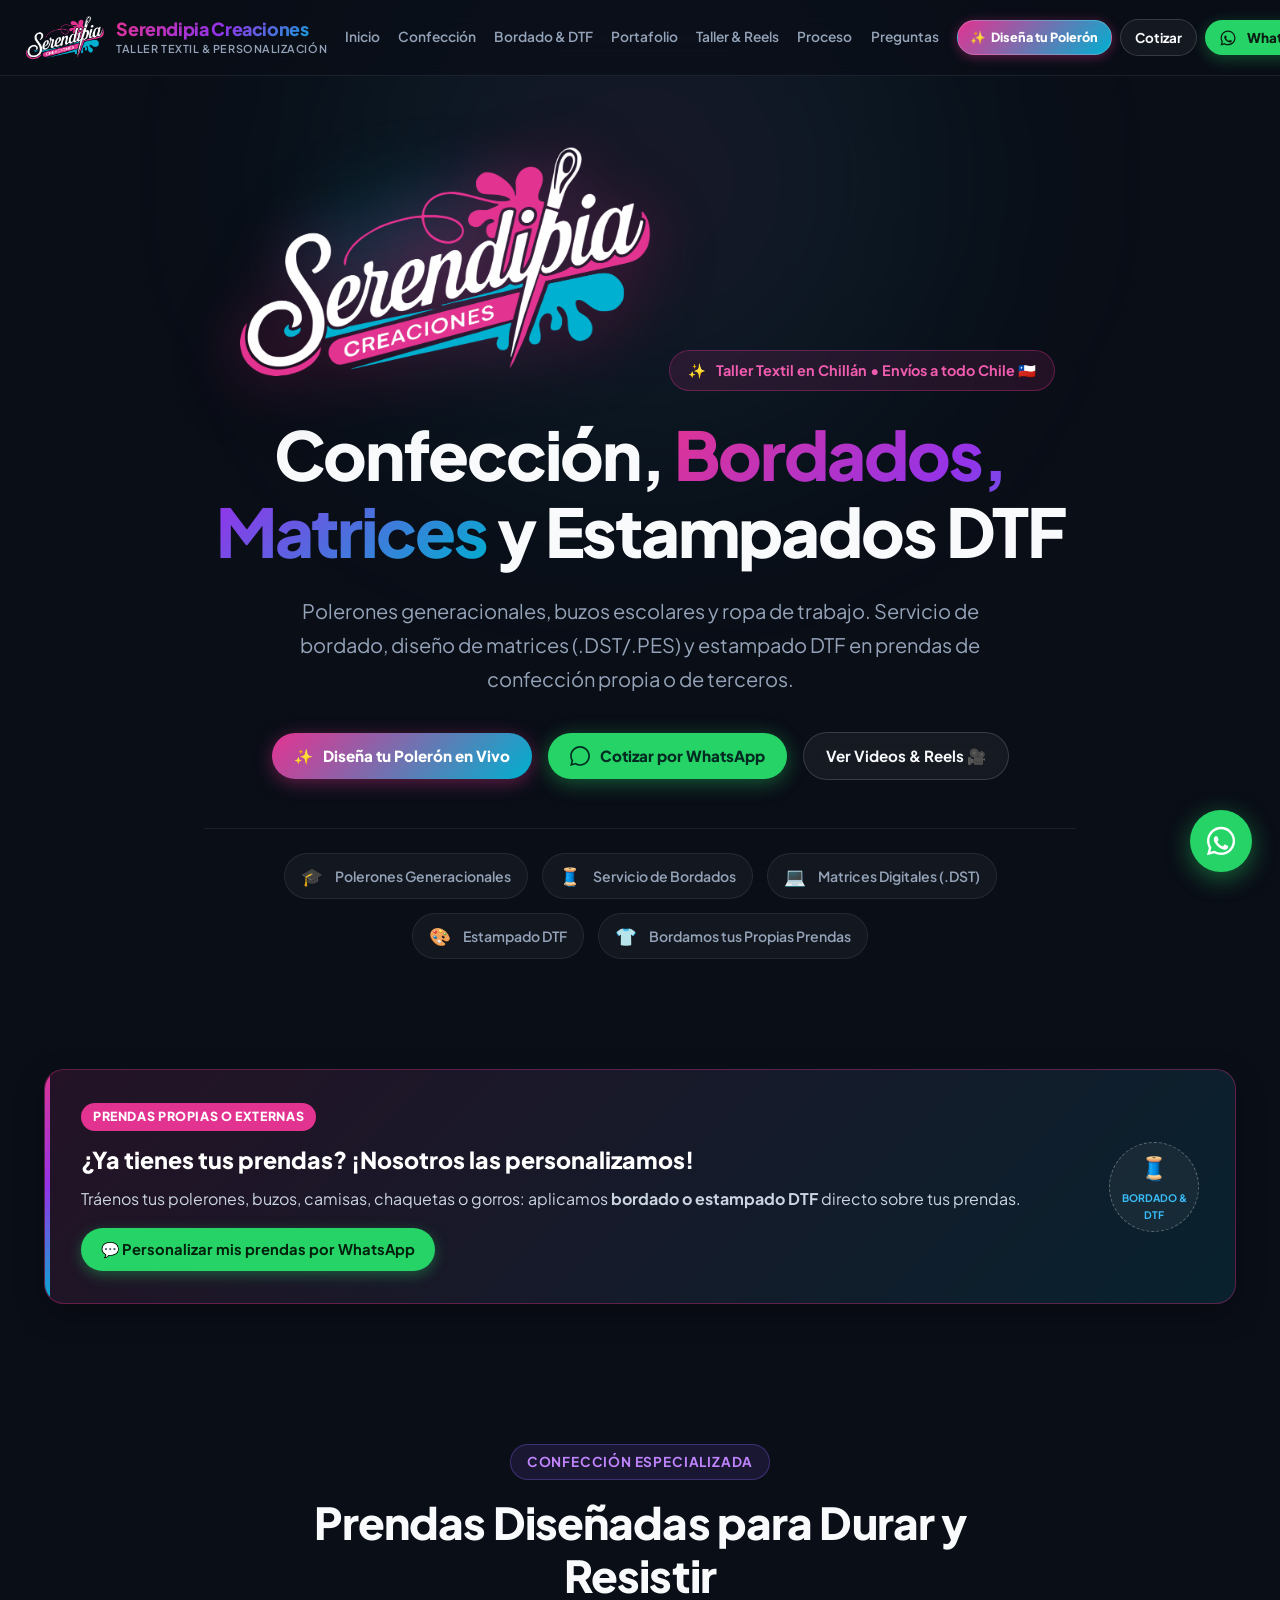
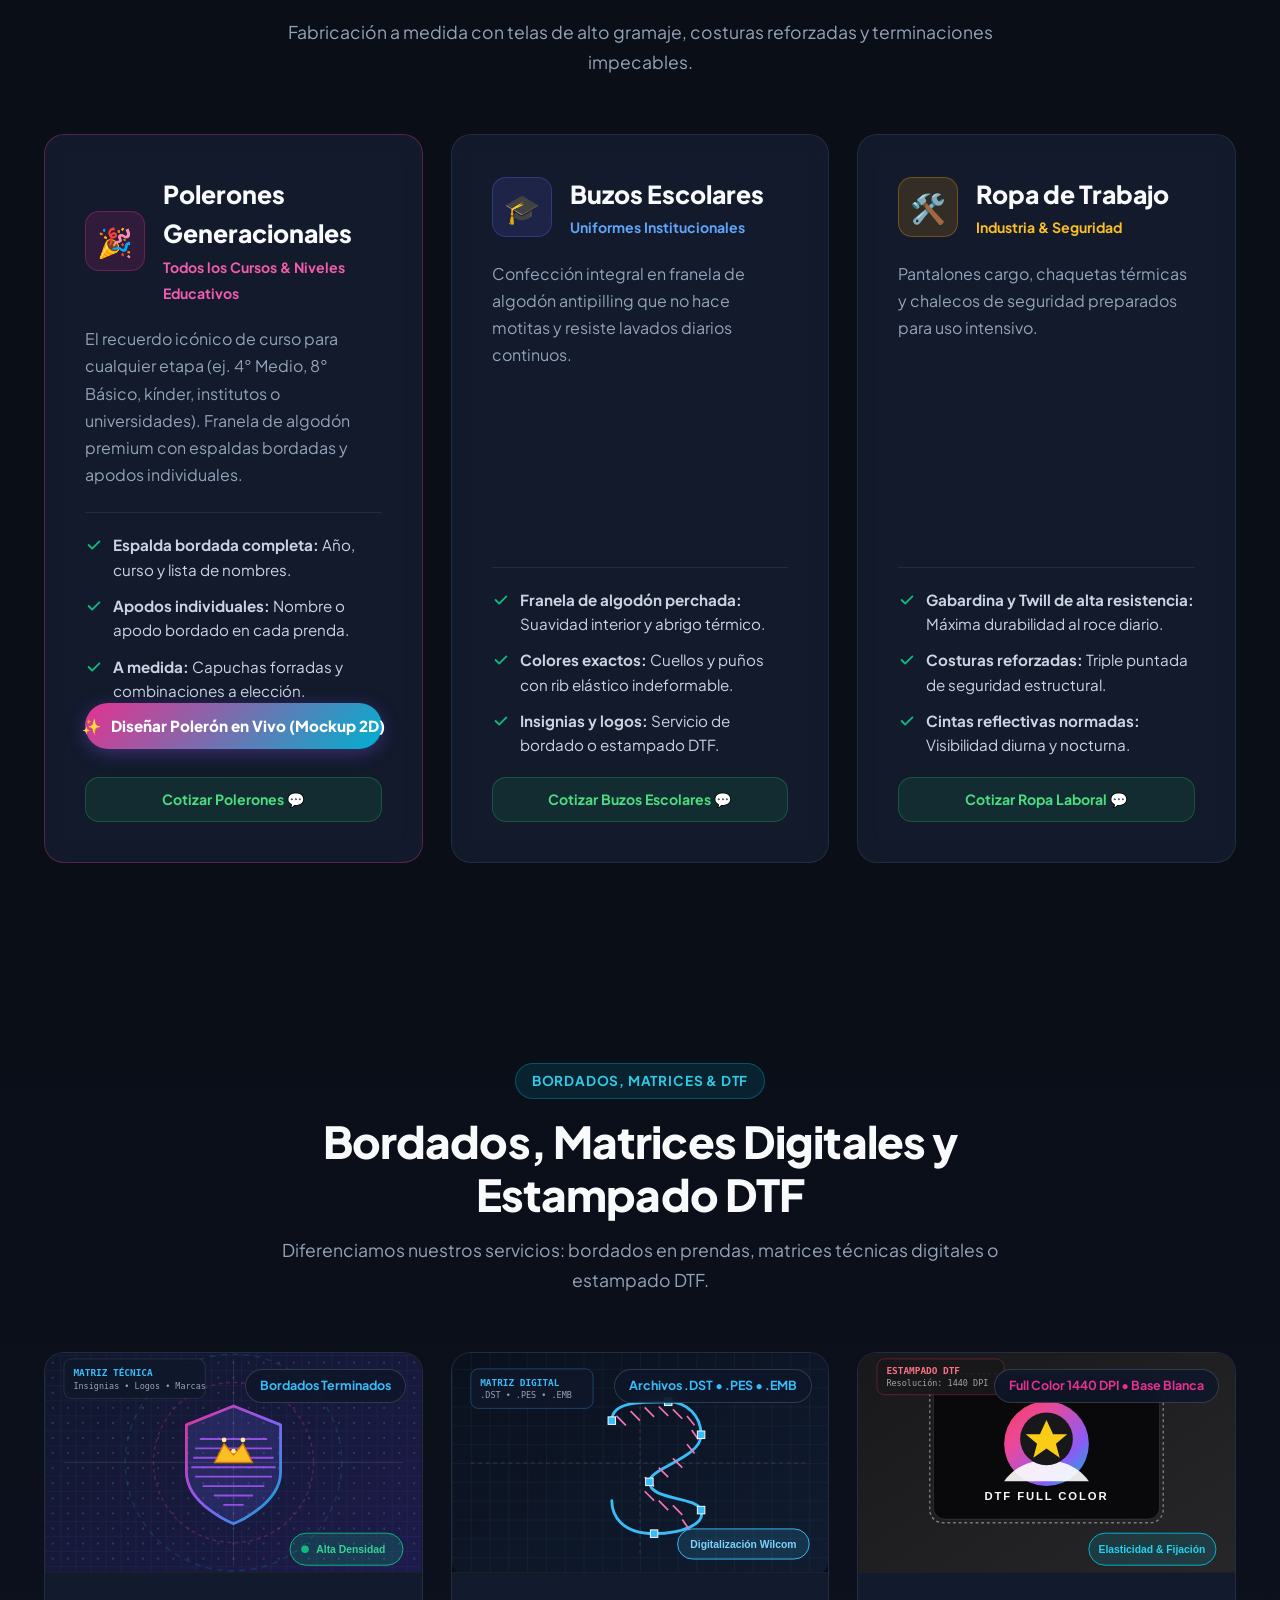
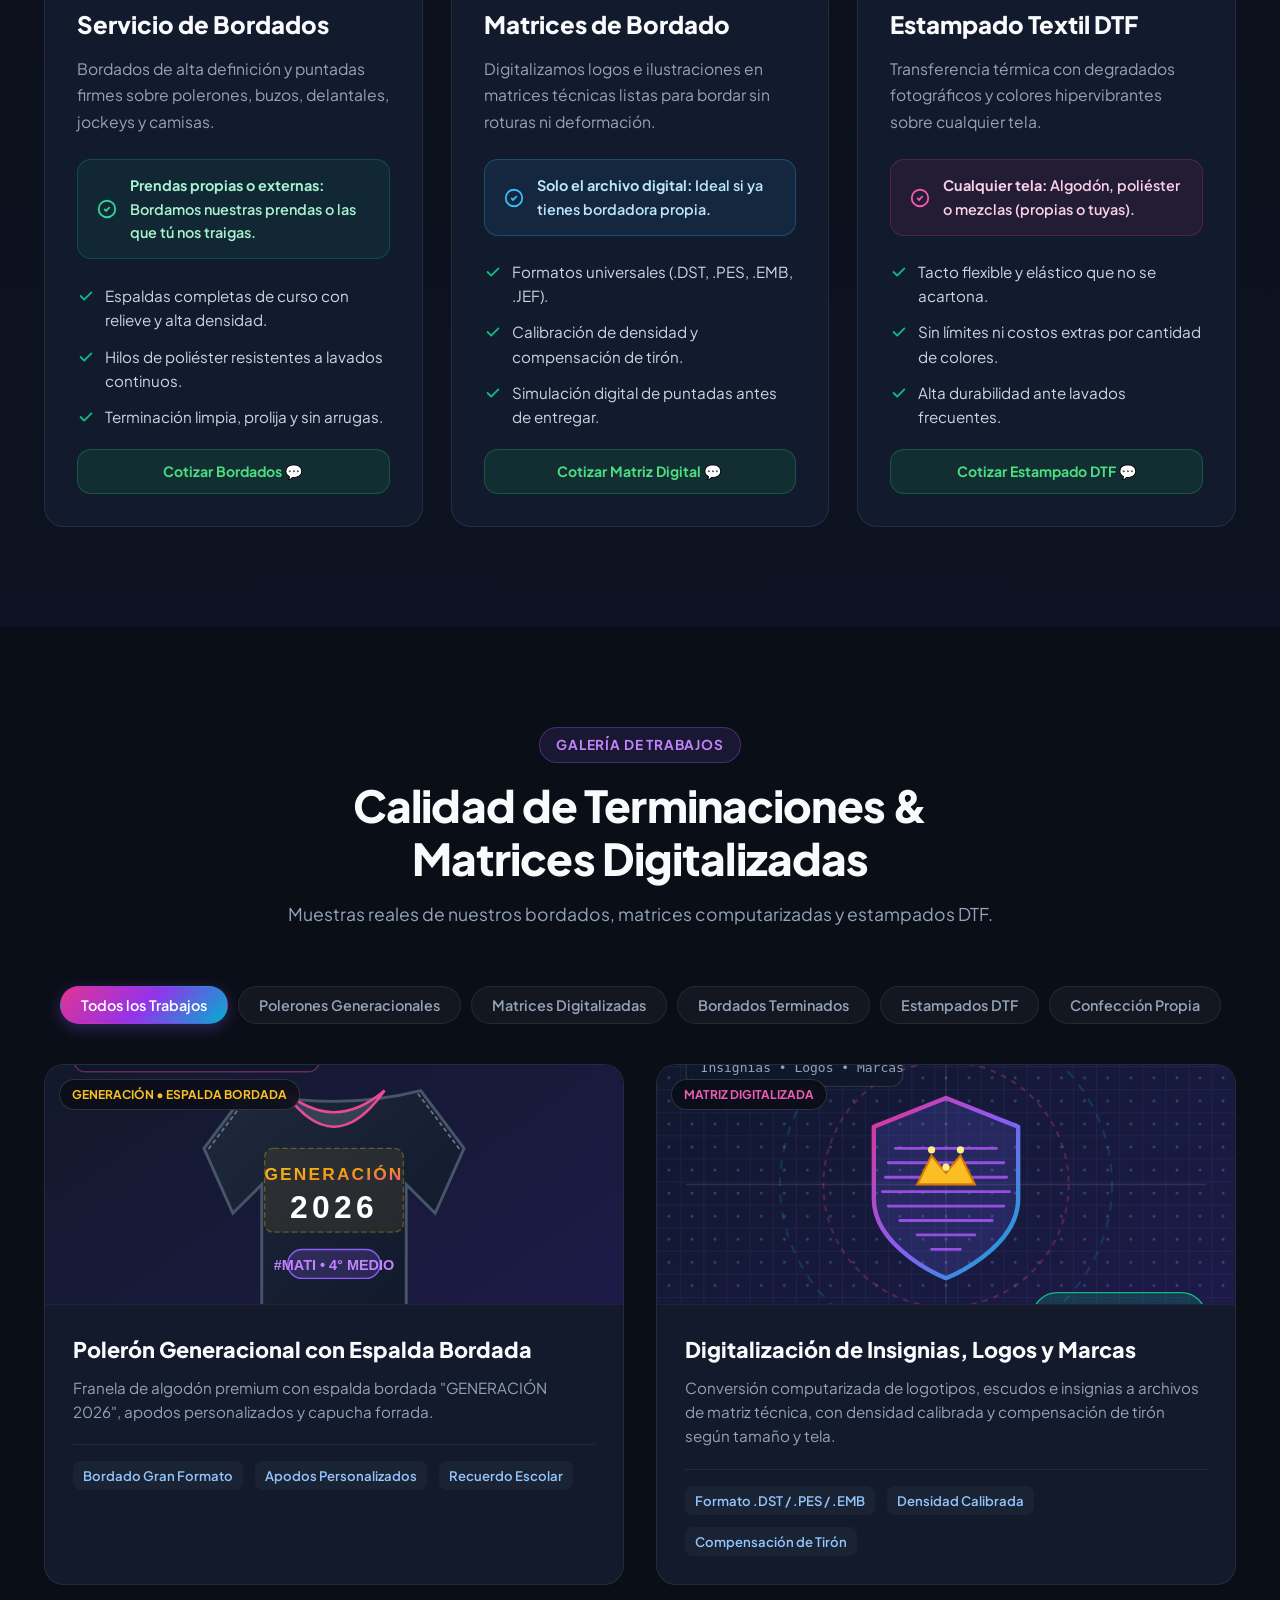
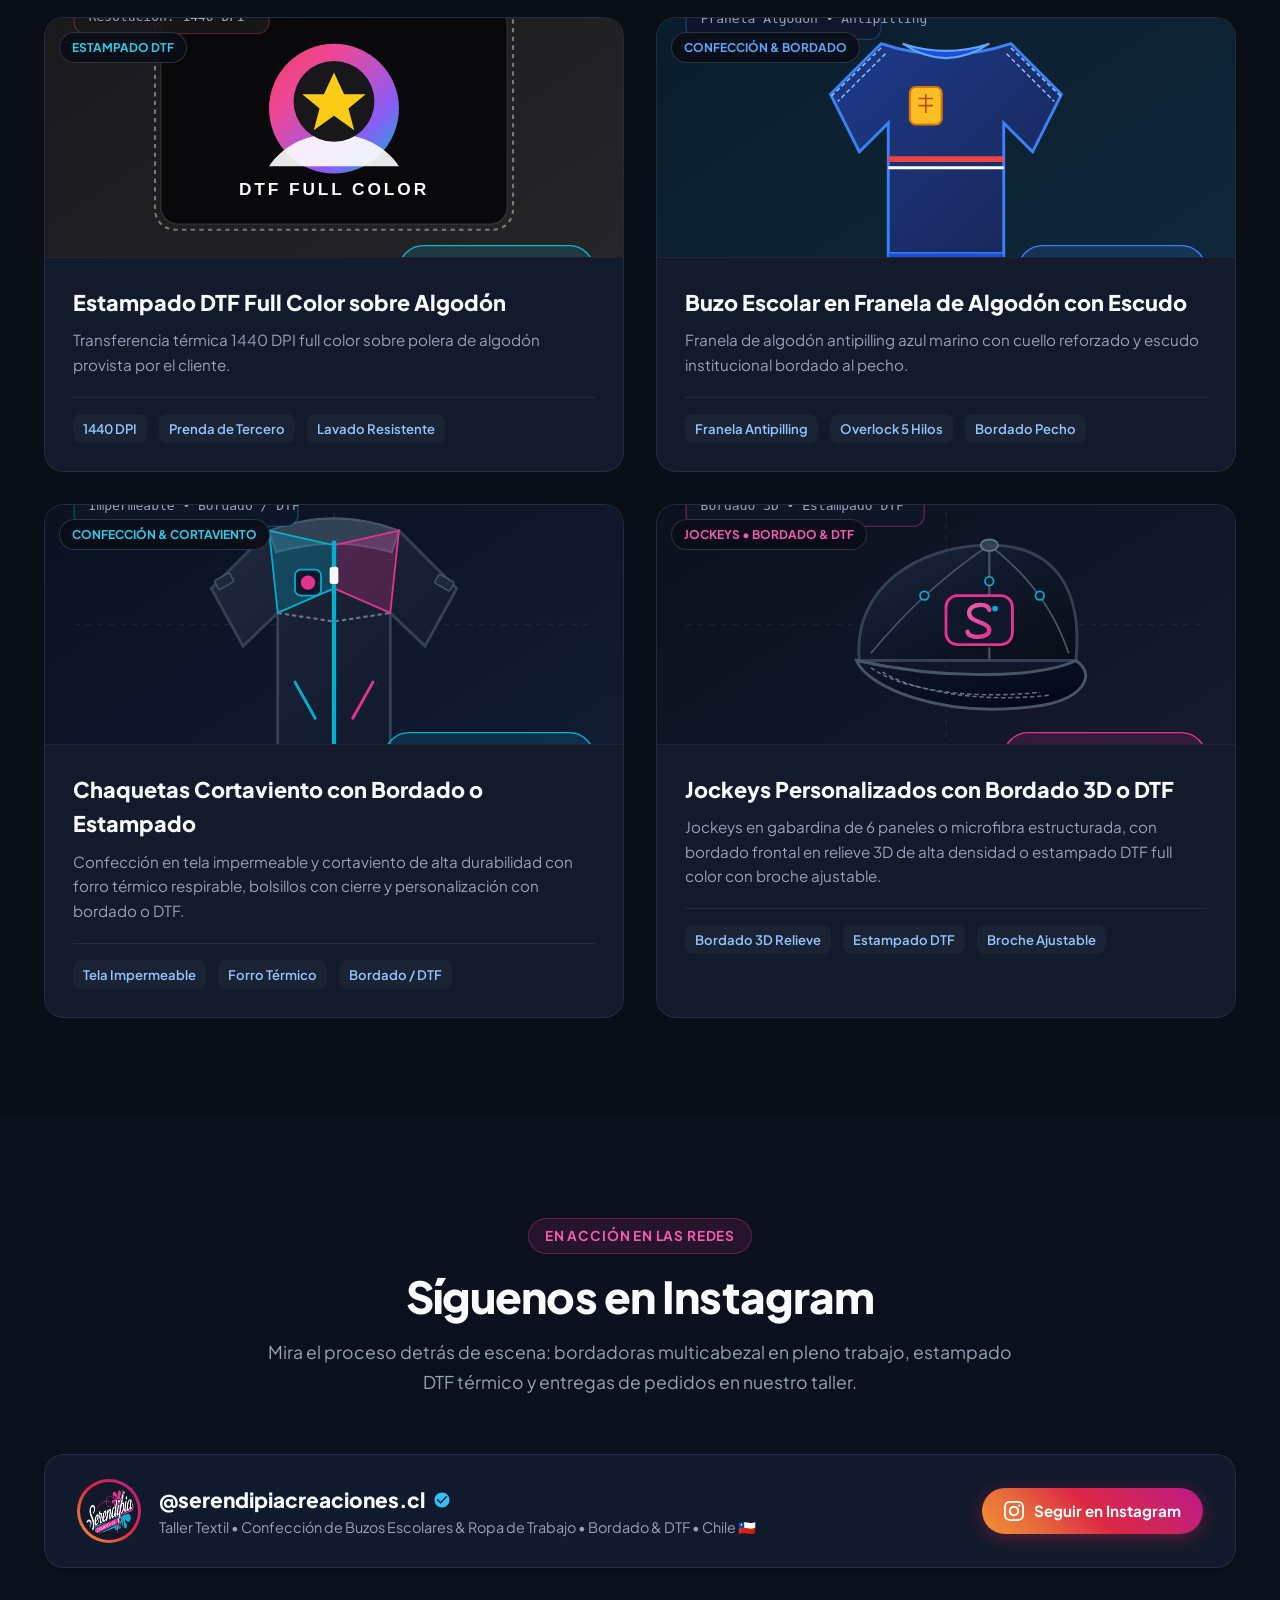
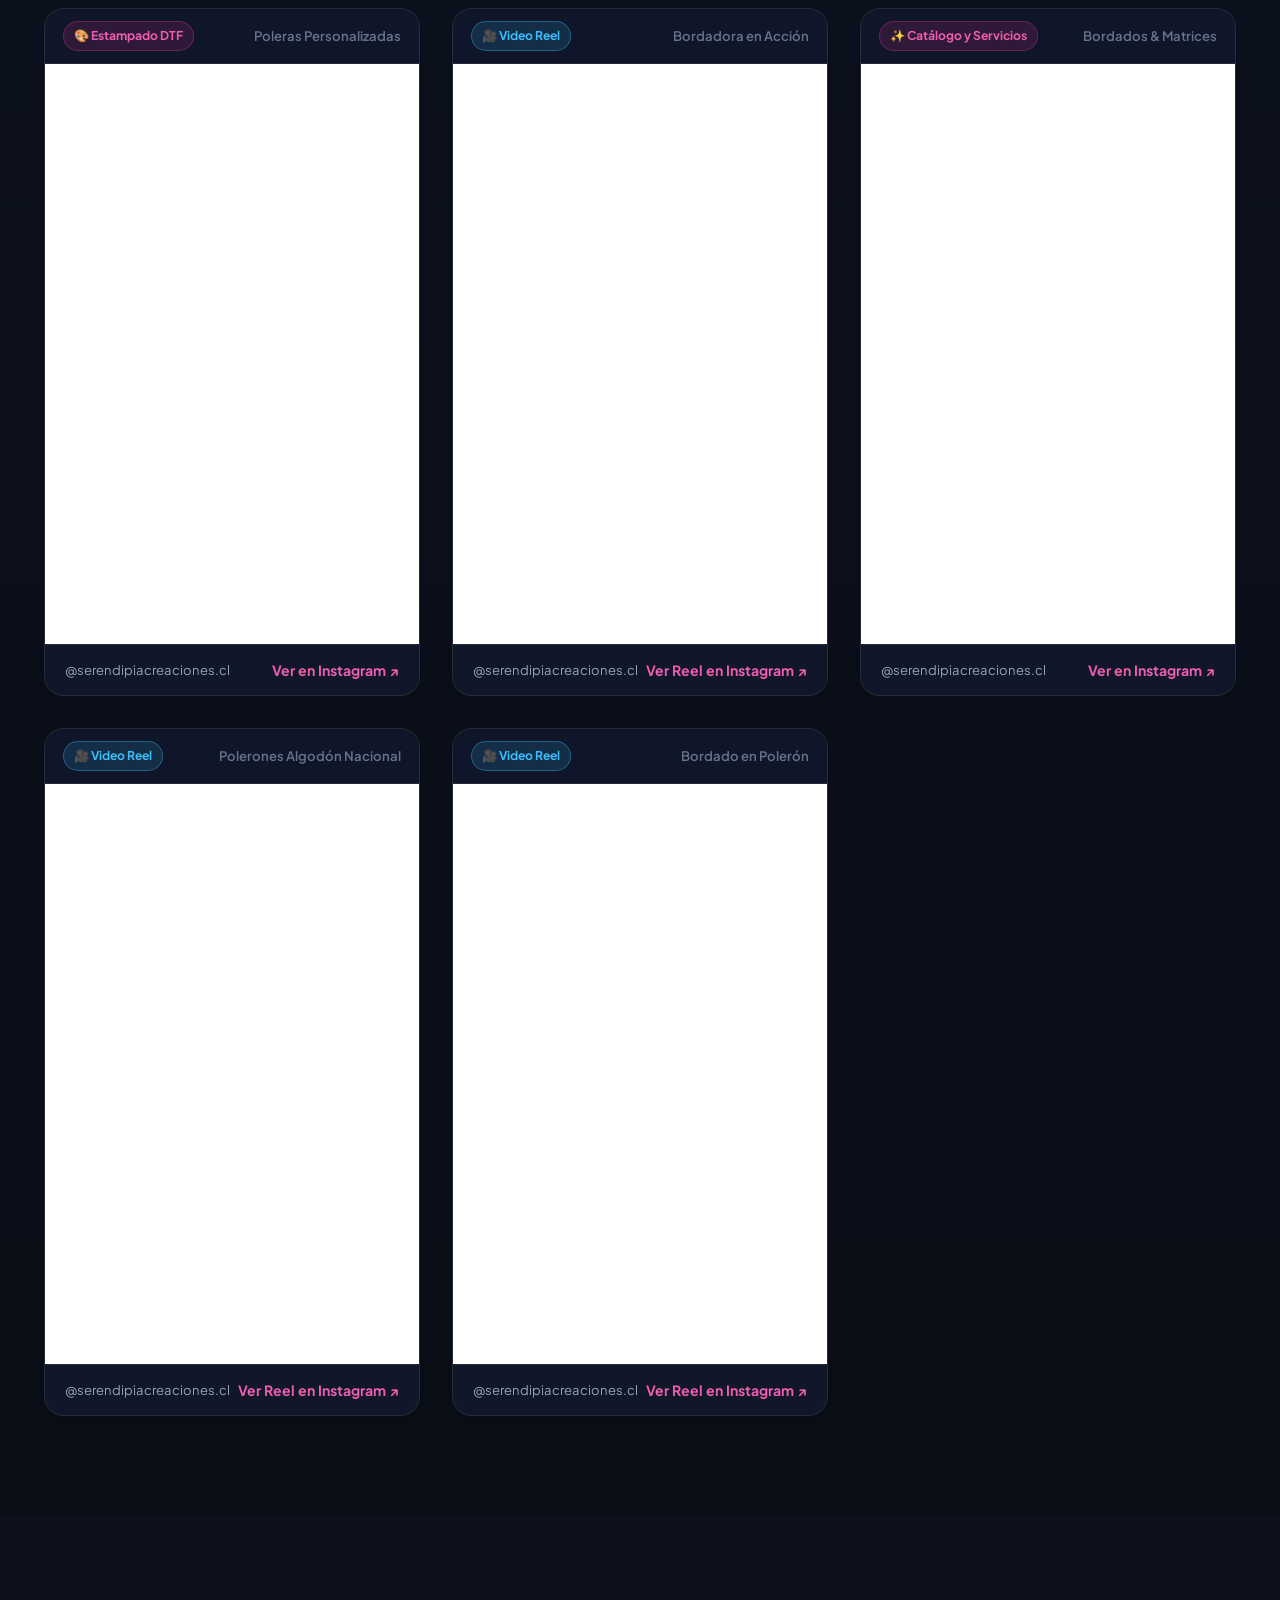
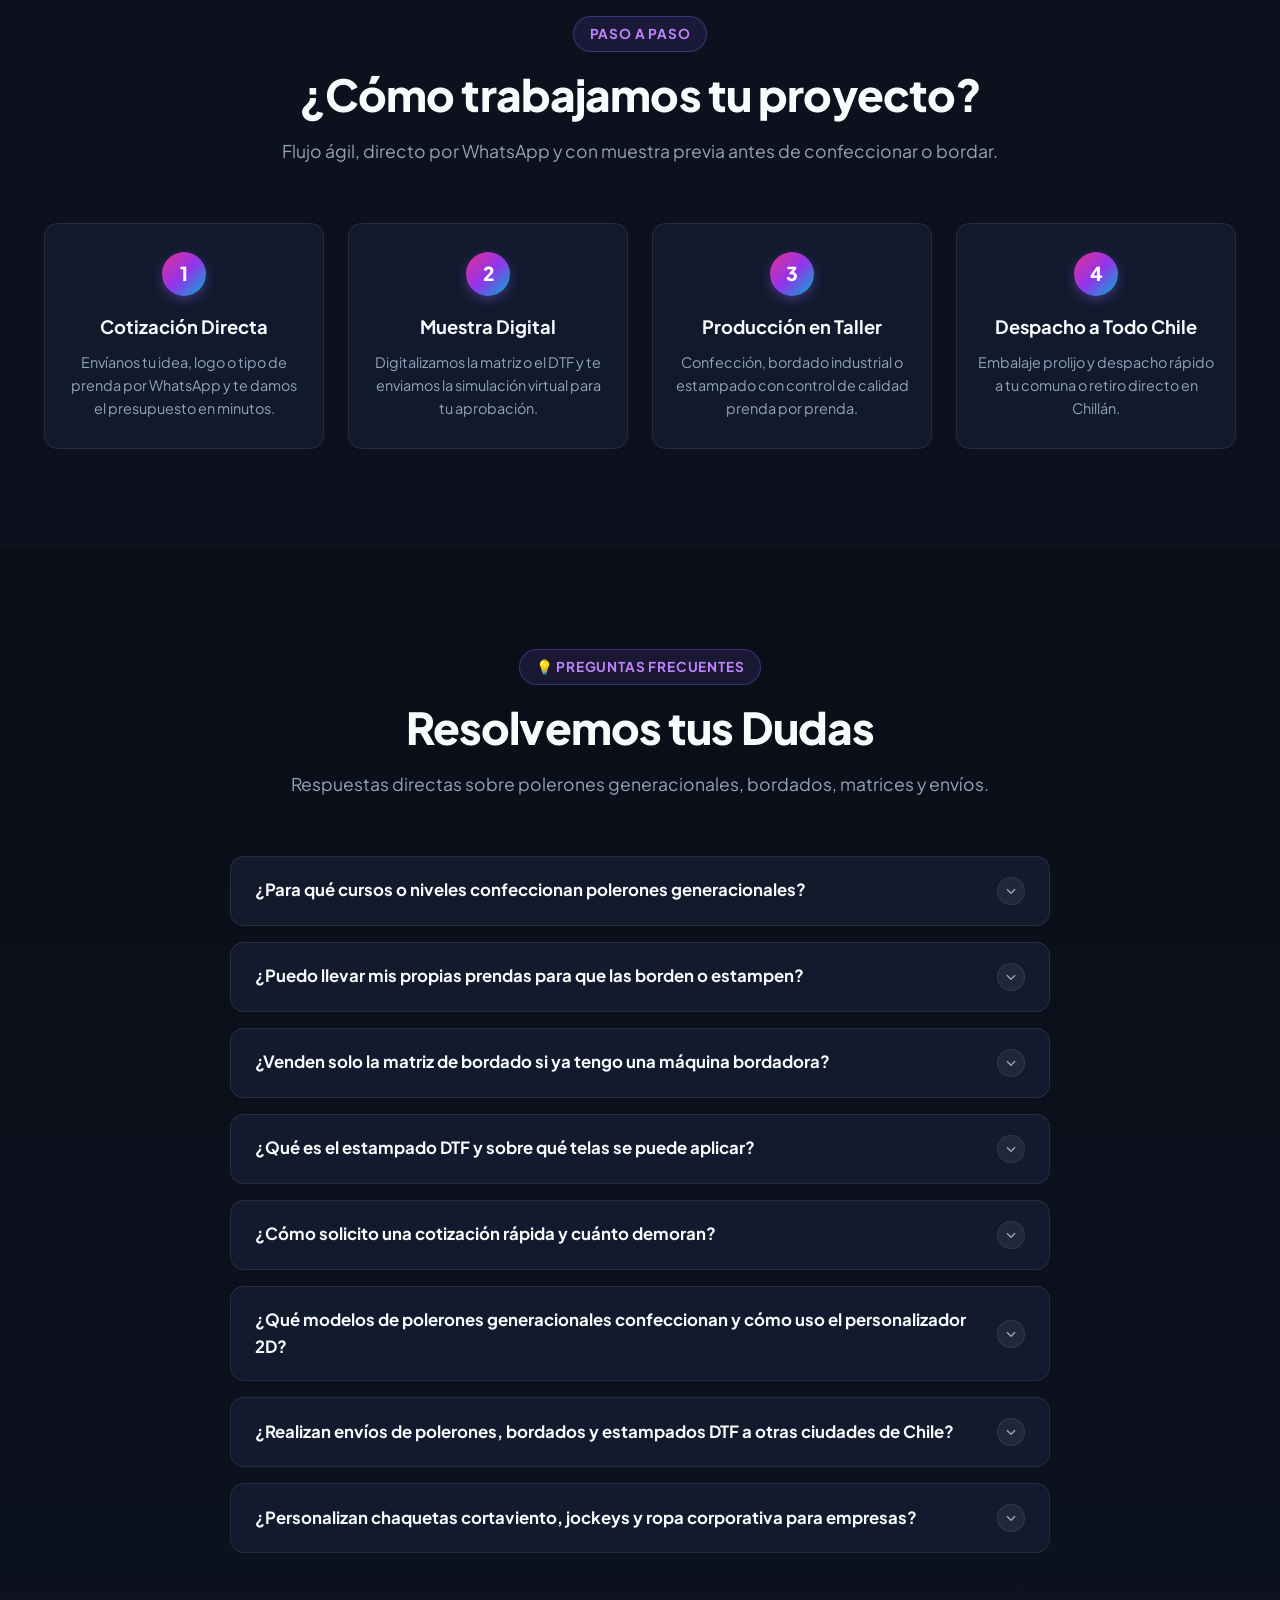
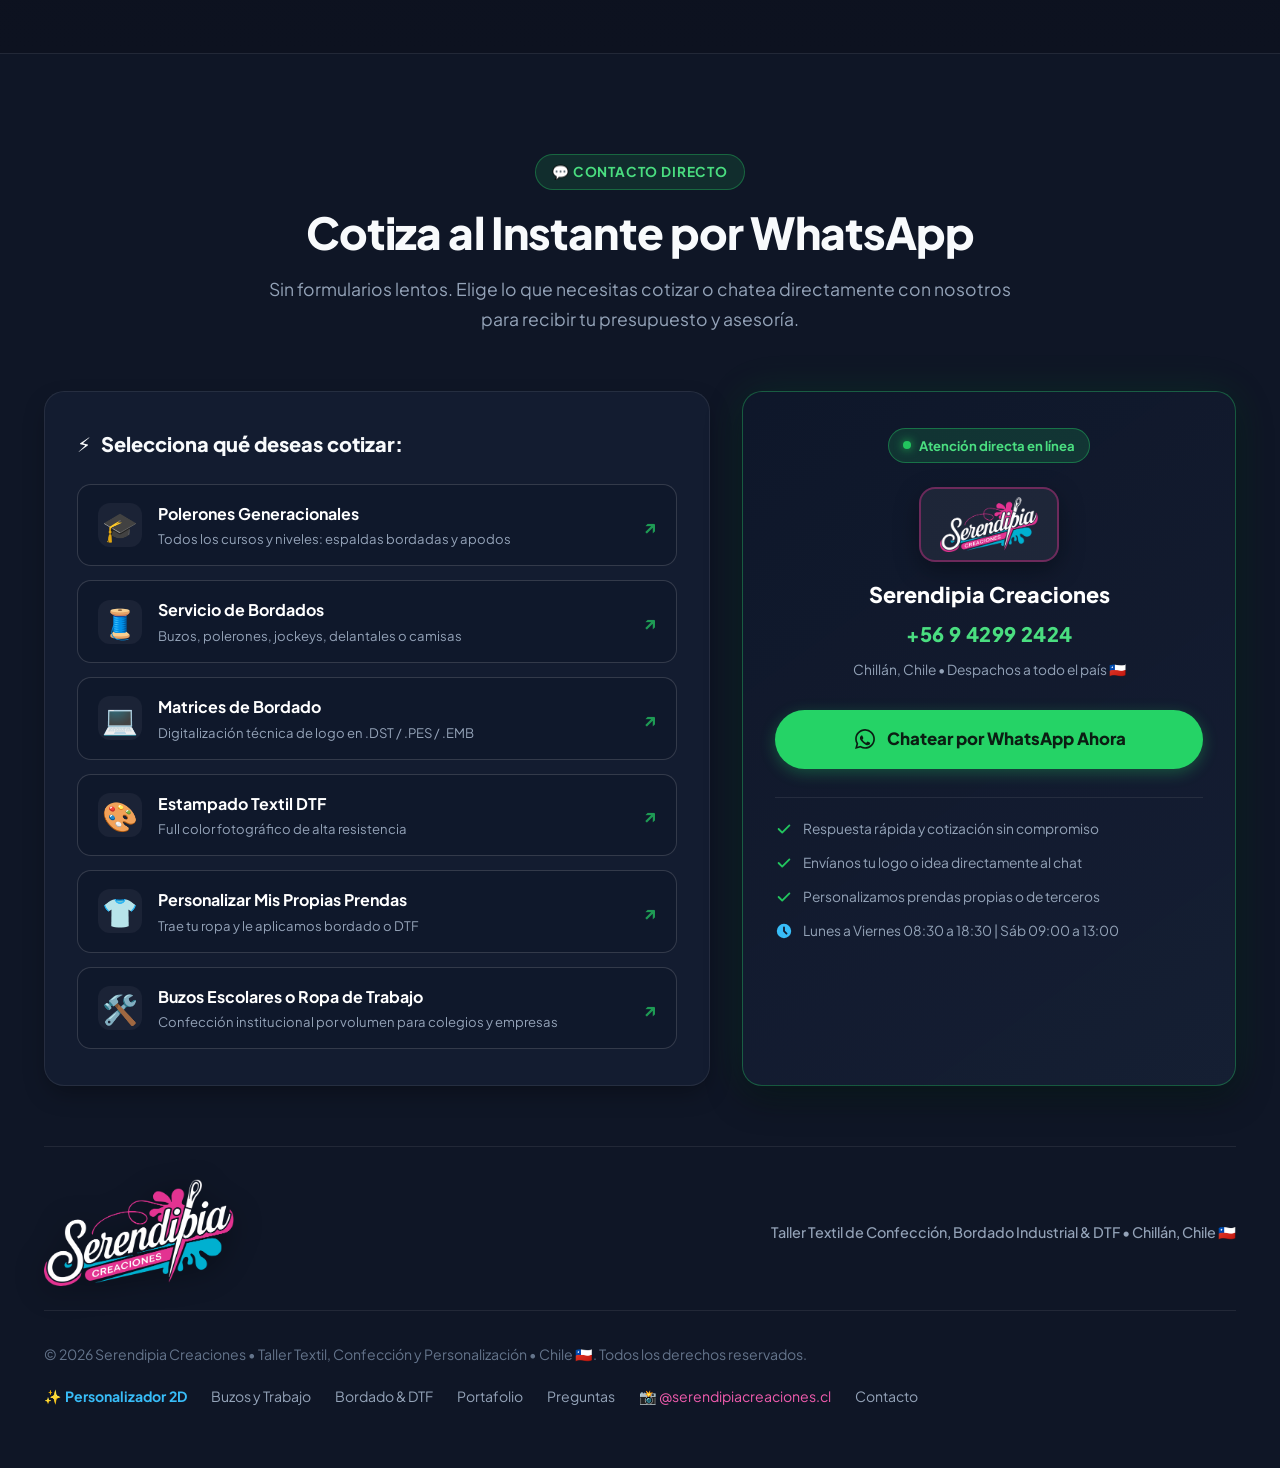
==== commit 1c5bdf47: "feat(seo): optimizar SEO técnico, semántico, local y esquemas JSON-LD para productos y personalizado" ====
--- a/index.html
+++ b/index.html
@@ -5,9 +5,9 @@
   <meta name="viewport" content="width=device-width, initial-scale=1.0">
   
   <!-- SEO Primario: Título y Metadescripción de Alta Intención de Búsqueda -->
-  <title>Serendipia Creaciones | Confección, Bordados, Matrices y DTF en Chillán, Chile</title>
+  <title>Serendipia Creaciones | Polerones Generacionales, Buzos Escolares, Bordados, Matrices y DTF en Chillán, Chile</title>
   <meta name="description" content="Taller textil en Chillán con envíos a todo Chile. Especialistas en polerones generacionales escolares, buzos institucionales, servicio de bordados computarizados, diseño de matrices de bordado (.DST/.PES) y estampado DTF sobre prendas propias o de terceros. ¡Cotiza al instante por WhatsApp al +56 9 4299 2424!">
-  <meta name="keywords" content="taller textil chillan, bordados chillan, matrices de bordado chillan, polerones generacionales chillan, buzos escolares chillan, estampado dtf chillan, ropa de trabajo chillan, bordado industrial chile, matrices dst pes wilcom, personalizacion prendas chillan, serendipia creaciones">
+  <meta name="keywords" content="taller textil chillan, polerones generacionales chillan, polerones 4 medio chile, polerones cuarto medio bordados, buzos escolares chillan, bordados computarizados chillan, matrices de bordado chillan, matrices dst pes emb wilcom, estampado dtf chillan, ropa de trabajo chillan, chaquetas cortaviento personalizadas, jockeys bordados 3d, personalizador de polerones online, serendipia creaciones">
   <meta name="author" content="Serendipia Creaciones">
   <meta name="robots" content="index, follow, max-image-preview:large, max-snippet:-1, max-video-preview:-1">
   <meta name="googlebot" content="index, follow">
@@ -77,7 +77,37 @@
           "latitude": -36.6063,
           "longitude": -72.1034
         },
+        "knowsAbout": [
+          "Polerones Generacionales 4° Medio y 8° Básico",
+          "Personalizador 2D de Polerones de Curso",
+          "Confección de Buzos Escolares Institucionales",
+          "Servicio de Bordado Industrial Computarizado",
+          "Diseño y Digitalización de Matrices de Bordado DST PES EMB",
+          "Estampado Textil DTF Full Color",
+          "Ropa de Trabajo e Indumentaria Corporativa",
+          "Chaquetas Cortaviento y Jockeys Bordados 3D"
+        ],
         "areaServed": [
+          {
+            "@type": "City",
+            "name": "Chillán Viejo"
+          },
+          {
+            "@type": "City",
+            "name": "San Carlos"
+          },
+          {
+            "@type": "City",
+            "name": "Concepción"
+          },
+          {
+            "@type": "City",
+            "name": "Los Ángeles"
+          },
+          {
+            "@type": "AdministrativeArea",
+            "name": "Región del Biobío"
+          },
           {
             "@type": "City",
             "name": "Chillán"
@@ -159,6 +189,14 @@
                 "name": "Confección de Buzos Escolares y Ropa Laboral",
                 "description": "Uniformes escolares institucionales y ropa de trabajo industrial con reflectivos y triple costura de seguridad."
               }
+            },
+            {
+              "@type": "Offer",
+              "itemOffered": {
+                "@type": "Service",
+                "name": "Chaquetas Cortaviento y Jockeys Personalizados (Bordado 3D y DTF)",
+                "description": "Confección de chaquetas cortaviento impermeables con forro térmico y personalización de jockeys y gorros con bordado 3D en relieve o estampado DTF para empresas, colegios y eventos."
+              }
             }
           ]
         }
@@ -206,8 +244,32 @@
               "@type": "Answer",
               "text": "Puedes cotizar al instante escribiéndonos por WhatsApp al +56 9 4299 2424. Nos envías tu idea, diseño o cantidad de prendas y te responderemos a la brevedad con tu cotización y asesoría sin compromiso."
             }
+          },
+          {
+            "@type": "Question",
+            "name": "¿Qué modelos de polerones generacionales confeccionan y cómo funciona el personalizador 2D?",
+            "acceptedAnswer": {
+              "@type": "Answer",
+              "text": "Confeccionamos 5 familias principales con 28 cortes distintos: Polerón Americano Universitario (con broches metálicos, franja de botones personalizable y rib deportivo), Polerón Canguro clásico y con cortes especiales, Polerón Zipper con cierre completo, Polerón Polo cuello redondo y Polerón Neck con cierre 1/4. En nuestro Personalizador 2D Online puedes probar combinaciones de colores reales, agregar textos bordados, apodos e insignias y enviar tu mockup directo por WhatsApp."
+            }
+          },
+          {
+            "@type": "Question",
+            "name": "¿Realizan envíos de polerones, bordados y estampados DTF a otras ciudades de Chile?",
+            "acceptedAnswer": {
+              "@type": "Answer",
+              "text": "Sí, nuestro taller textil está ubicado en Chillán (Región de Ñuble) y realizamos despachos seguros a todo Chile, incluyendo Chillán Viejo, San Carlos, Bulnes, Concepción, Talcahuano, Los Ángeles, Talca, Santiago y todas las regiones del país. Las matrices digitales de bordado (.DST, .PES, .EMB) se entregan de forma inmediata por vía digital."
+            }
+          },
+          {
+            "@type": "Question",
+            "name": "¿Personalizan chaquetas cortaviento, jockeys y ropa corporativa para empresas?",
+            "acceptedAnswer": {
+              "@type": "Answer",
+              "text": "Sí, trabajamos con empresas, pymes, colegios, clubes deportivos e instituciones. Confeccionamos y personalizamos ropa de trabajo industrial, pantalones cargo, chalecos geólogos, chaquetas cortaviento impermeables, delantales y jockeys con bordado corporativo 3D o estampado DTF de alta durabilidad."
+            }
           }
-        ]
+          ]
       },
       {
         "@type": "WebSite",
@@ -1094,6 +1156,44 @@
               <p>Puedes cotizar al instante escribiéndonos por WhatsApp al <strong>+56 9 4299 2424</strong>. Nos envías tu idea, diseño o cantidad de prendas y te responderemos a la brevedad con tu cotización y asesoría sin compromiso.</p>
             </div>
           </details>
+
+          <!-- Pregunta 6 -->
+          <details class="faq-item" id="faqItem6">
+            <summary class="faq-question">
+              <span>¿Qué modelos de polerones generacionales confeccionan y cómo uso el personalizador 2D?</span>
+              <span class="faq-icon" aria-hidden="true">
+                <svg viewBox="0 0 24 24" fill="none" stroke-width="2.5"><path d="M19 9l-7 7-7-7"/></svg>
+              </span>
+            </summary>
+            <div class="faq-answer">
+              <p>Confeccionamos 5 familias principales con 28 cortes distintos: <strong>Polerón Americano Universitario</strong> (con broches metálicos, franja de botones personalizable y rib deportivo), <strong>Polerón Canguro</strong>, <strong>Polerón Zipper</strong> con cierre completo, <strong>Polerón Polo</strong> cuello redondo y <strong>Polerón Neck</strong> con cierre 1/4. Puedes diseñarlos gratis en nuestro <a href="personalizador.html" style="color: #38bdf8; font-weight: 700; text-decoration: underline;">Personalizador 2D en Vivo</a>, descargar el mockup y cotizar con tu curso.</p>
+            </div>
+          </details>
+
+          <!-- Pregunta 7 -->
+          <details class="faq-item" id="faqItem7">
+            <summary class="faq-question">
+              <span>¿Realizan envíos de polerones, bordados y estampados DTF a otras ciudades de Chile?</span>
+              <span class="faq-icon" aria-hidden="true">
+                <svg viewBox="0 0 24 24" fill="none" stroke-width="2.5"><path d="M19 9l-7 7-7-7"/></svg>
+              </span>
+            </summary>
+            <div class="faq-answer">
+              <p>¡Sí! Nuestro taller está en <strong>Chillán (Región de Ñuble)</strong> y despachamos pedidos a todo Chile: Chillán Viejo, San Carlos, Bulnes, Concepción, Los Ángeles, Talca, Santiago y todas las regiones. Además, las matrices digitales de bordado (<code>.DST</code>, <code>.PES</code>, <code>.EMB</code>) se envían de inmediato por correo o WhatsApp a cualquier lugar del país.</p>
+            </div>
+          </details>
+
+          <!-- Pregunta 8 -->
+          <details class="faq-item" id="faqItem8">
+            <summary class="faq-question">
+              <span>¿Personalizan chaquetas cortaviento, jockeys y ropa corporativa para empresas?</span>
+              <span class="faq-icon" aria-hidden="true">
+                <svg viewBox="0 0 24 24" fill="none" stroke-width="2.5"><path d="M19 9l-7 7-7-7"/></svg>
+              </span>
+            </summary>
+            <div class="faq-answer">
+              <p>Sí, atendemos a empresas, pymes, colegios, clubes e instituciones con confección y personalización de <strong>ropa de trabajo industrial, chaquetas cortaviento impermeables, chalecos geólogos, delantales clínicos/escolares, poleras institucionales y jockeys con bordado 3D o estampado DTF</strong>.</p>
+            
         </div>
       </div>
     </section>
@@ -1261,6 +1361,7 @@
             &copy; 2026 Serendipia Creaciones • Taller Textil, Confección y Personalización • Chile 🇨🇱. Todos los derechos reservados.
           </p>
           <div class="footer-links">
+            <a href="personalizador.html" class="footer-link" style="color: #38bdf8; font-weight: 700;">✨ Personalizador 2D</a>
             <a href="#servicios" class="footer-link">Buzos y Trabajo</a>
             <a href="#personalizacion" class="footer-link">Bordado &amp; DTF</a>
             <a href="#portafolio" class="footer-link">Portafolio</a>
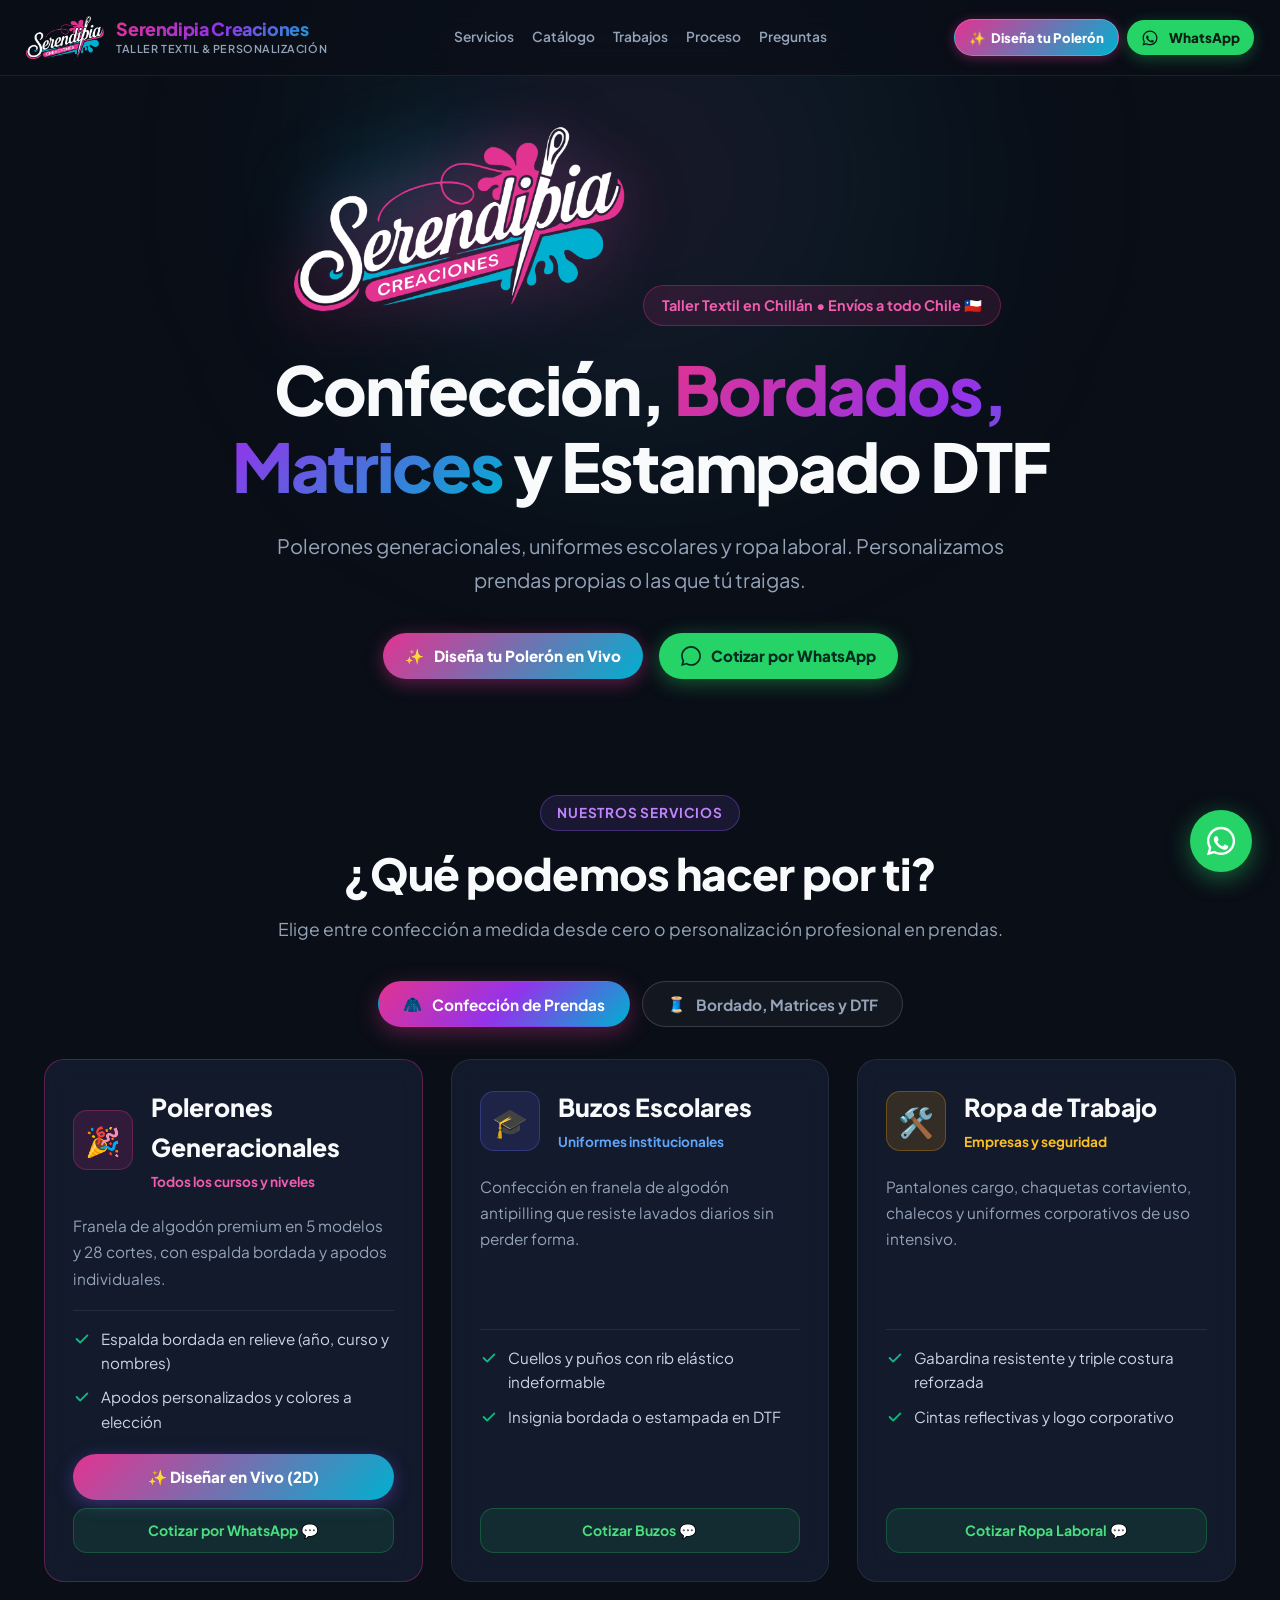
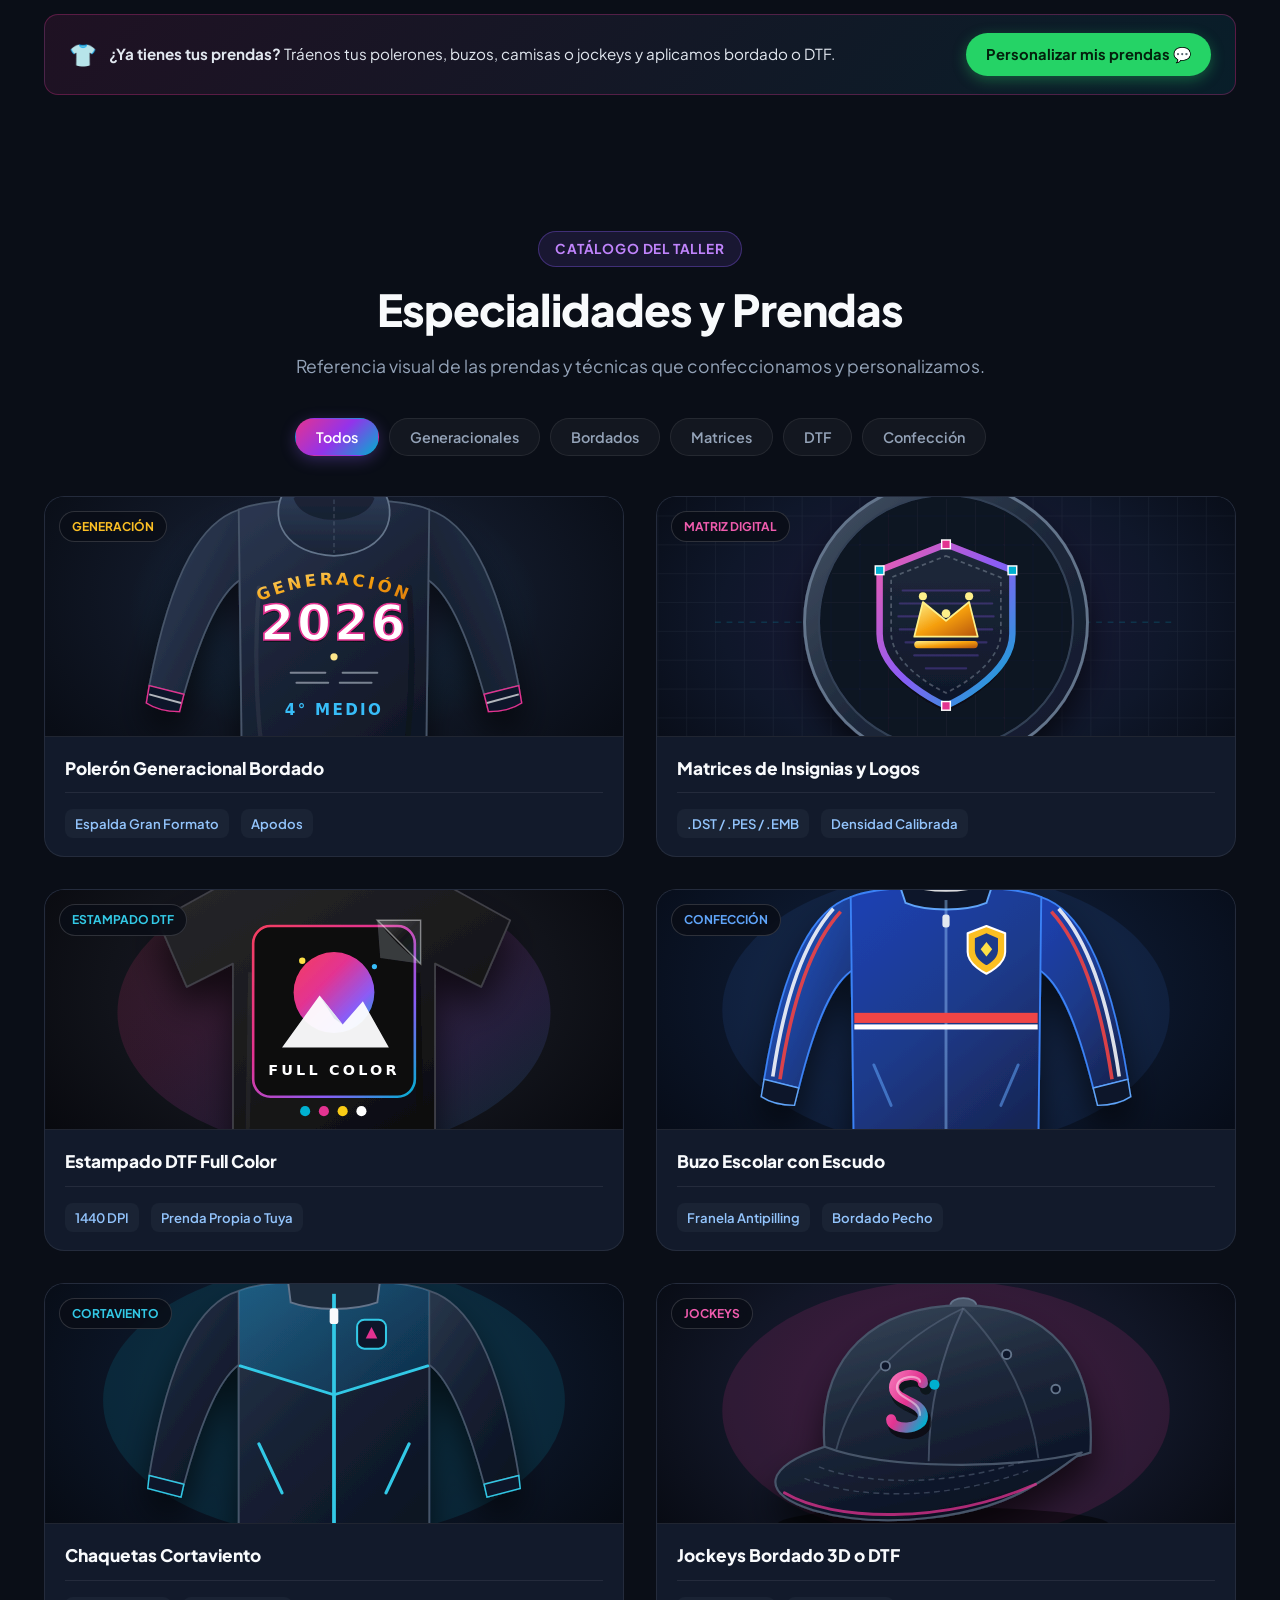
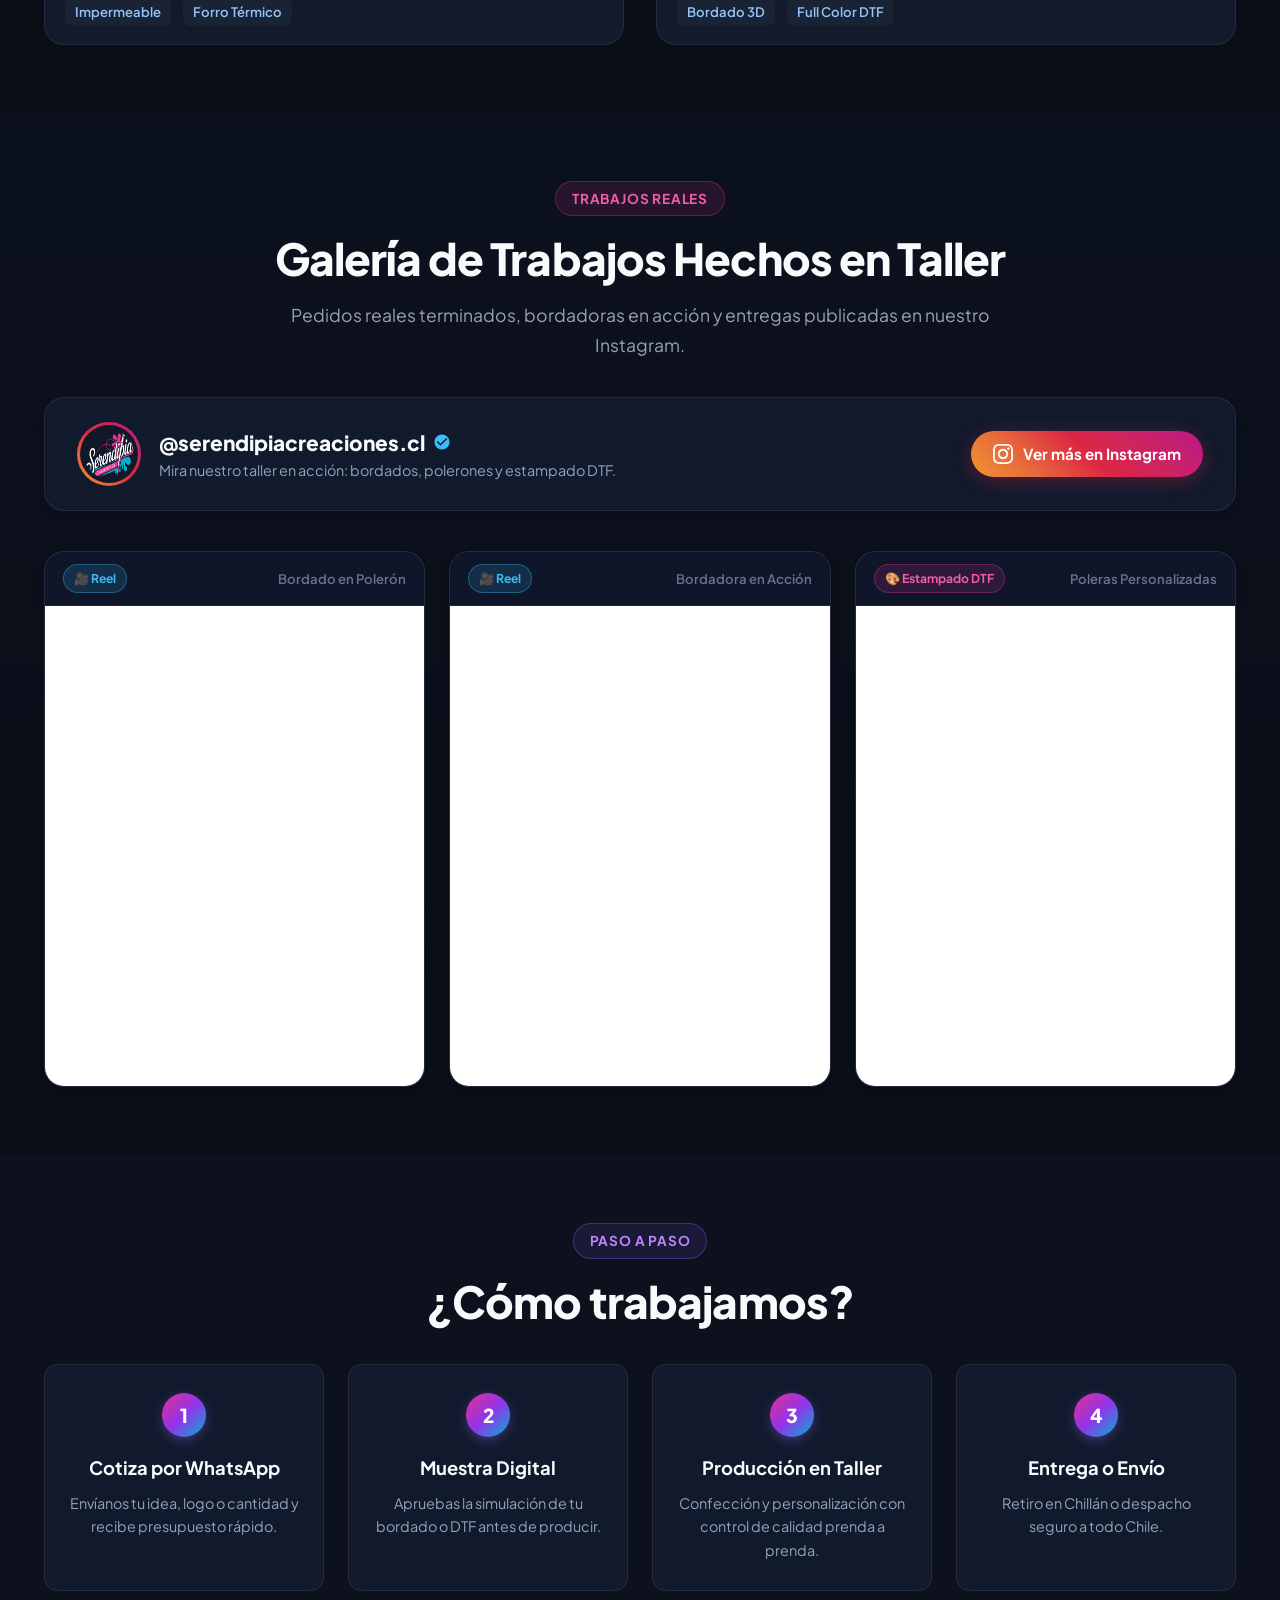
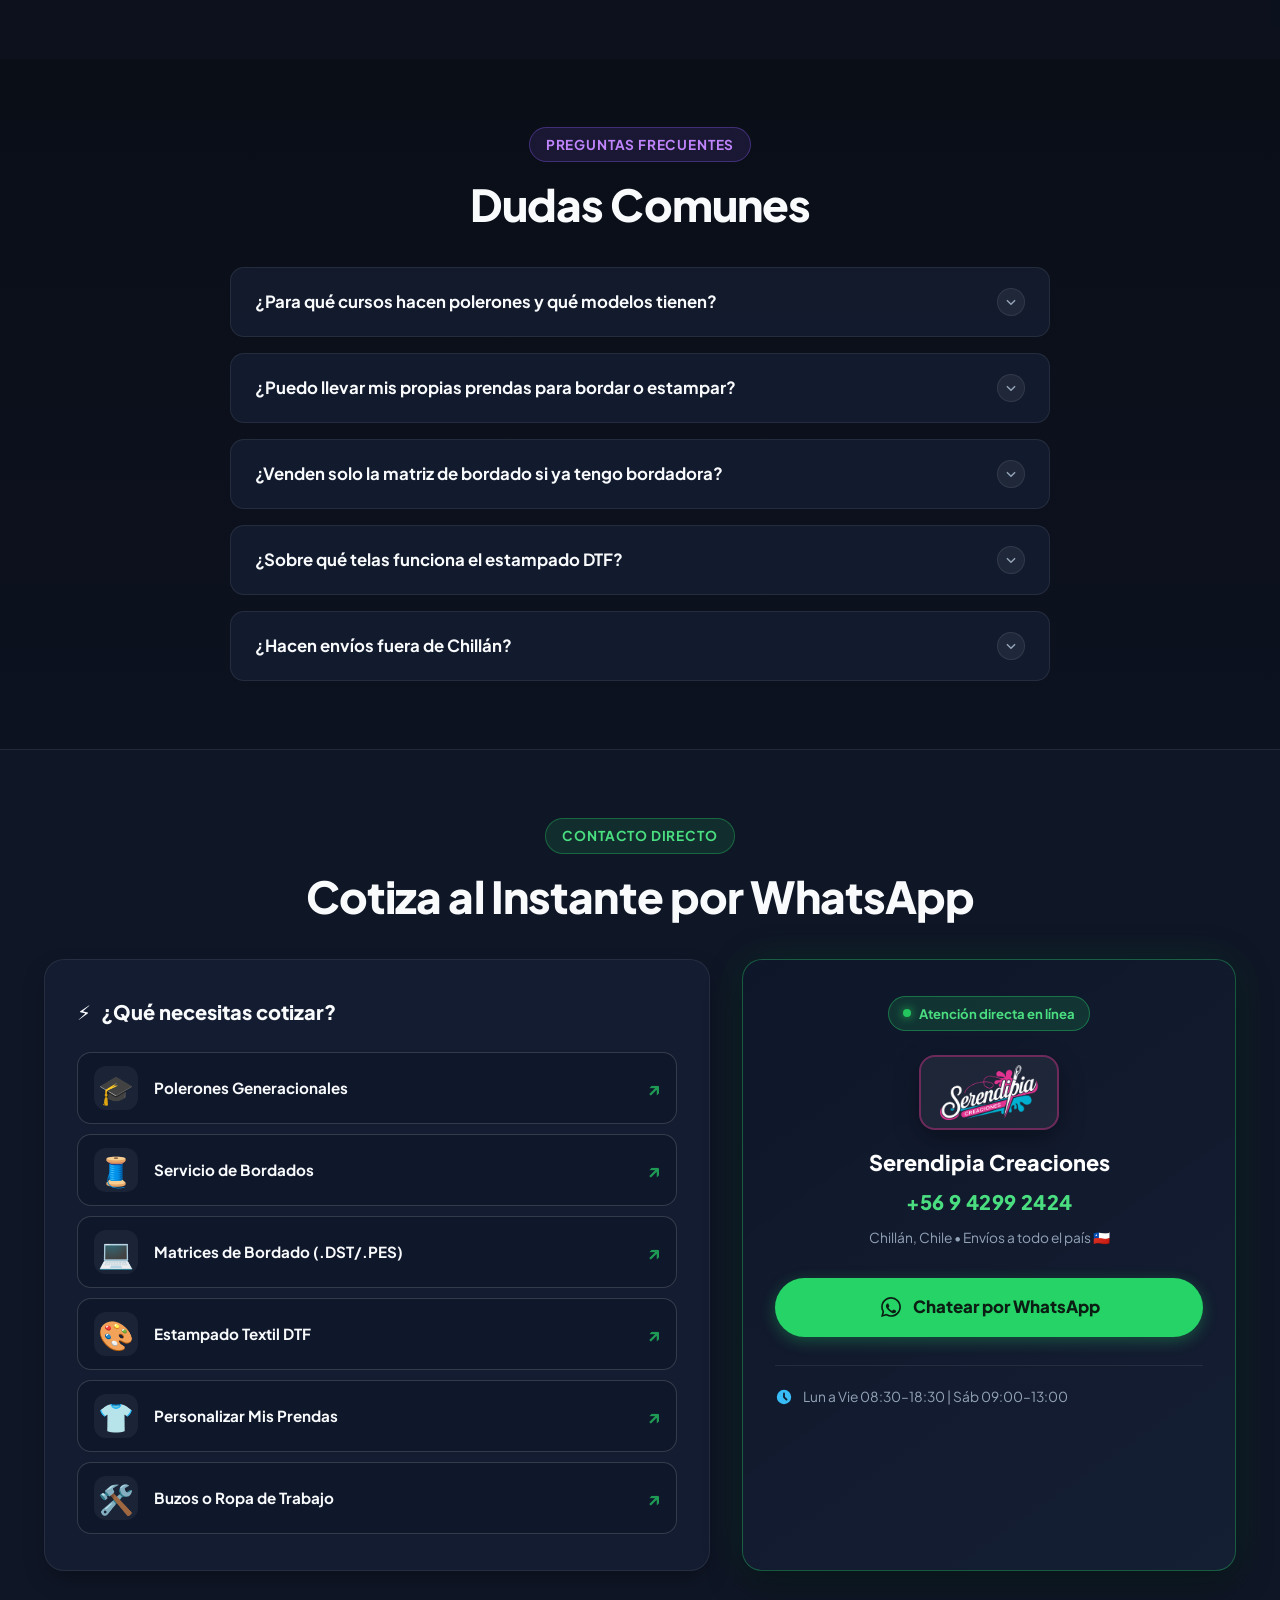
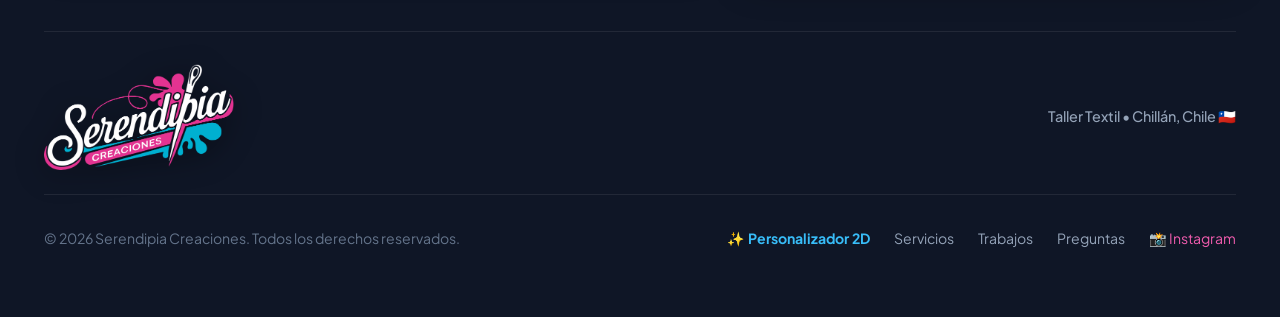
==== commit 2ea1804b: "refactor(index): simplificar portada con pestañas de servicios, catálogo y nuevos mockups SVG" ====
--- a/index.html
+++ b/index.html
@@ -304,11 +304,9 @@
 
       <!-- Menú de Enlaces Principal -->
       <nav class="nav-links" id="navLinks" aria-label="Menú principal">
-        <a href="#inicio" class="nav-link" id="linkInicio">Inicio</a>
-        <a href="#servicios" class="nav-link" id="linkServicios">Confección</a>
-        <a href="#personalizacion" class="nav-link" id="linkPersonalizacion">Bordado &amp; DTF</a>
-        <a href="#portafolio" class="nav-link" id="linkPortafolio">Portafolio</a>
-        <a href="#instagram" class="nav-link" id="linkInstagram">Taller &amp; Reels</a>
+        <a href="#servicios" class="nav-link" id="linkServicios">Servicios</a>
+        <a href="#portafolio" class="nav-link" id="linkPortafolio">Catálogo</a>
+        <a href="#instagram" class="nav-link" id="linkInstagram">Trabajos</a>
         <a href="#proceso" class="nav-link" id="linkProceso">Proceso</a>
         <a href="#faq" class="nav-link" id="linkFaq">Preguntas</a>
 
@@ -318,11 +316,10 @@
             <span>✨</span>
             <span>Diseña tu Polerón en Vivo</span>
           </a>
-          <a href="#contacto" class="btn btn-secondary" id="btnMobileQuote">Cotizar Proyecto</a>
-          <a href="https://wa.me/56942992424?text=Hola%20Serendipia%20Creaciones%2C%20quisiera%20solicitar%20una%20cotizaci%C3%B3n" 
-             target="_blank" 
-             rel="noopener noreferrer" 
-             class="btn btn-whatsapp" 
+          <a href="https://wa.me/56942992424?text=Hola%20Serendipia%20Creaciones%2C%20quisiera%20solicitar%20una%20cotizaci%C3%B3n"
+             target="_blank"
+             rel="noopener noreferrer"
+             class="btn btn-whatsapp"
              id="btnMobileWhatsApp">
             <svg viewBox="0 0 24 24" width="18" height="18" fill="currentColor">
               <path d="M12.04 2c-5.46 0-9.91 4.45-9.91 9.91 0 1.75.46 3.45 1.32 4.95L2.05 22l5.25-1.38c1.45.79 3.08 1.21 4.74 1.21 5.46 0 9.91-4.45 9.91-9.91 0-2.65-1.03-5.14-2.9-7.01A9.816 9.816 0 0 0 12.04 2zm.01 1.67c4.54 0 8.24 3.7 8.24 8.24 0 2.2-.86 4.28-2.42 5.83a8.188 8.188 0 0 1-5.82 2.41h-.01c-1.49 0-2.94-.4-4.21-1.15l-.3-.18-3.12.82.83-3.04-.2-.31a8.17 8.17 0 0 1-1.26-4.38c0-4.54 3.7-8.24 8.25-8.24zm4.52 11.64c-.25-.13-1.47-.72-1.7-.81-.23-.08-.39-.13-.56.13-.17.25-.64.81-.79.97-.14.17-.29.19-.54.06-.25-.13-1.06-.39-2.02-1.25-.75-.67-1.25-1.49-1.4-1.74-.14-.25-.02-.39.11-.51.11-.11.25-.29.37-.44.12-.14.17-.25.25-.42.08-.17.04-.31-.02-.44-.06-.13-.56-1.35-.77-1.85-.2-.49-.41-.42-.56-.43h-.48c-.17 0-.44.06-.67.31-.23.25-.88.86-.88 2.1 0 1.24.9 2.44 1.03 2.61.12.17 1.78 2.71 4.3 3.8 2.53 1.09 2.53.73 2.99.69.45-.04 1.47-.6 1.68-1.18.21-.58.21-1.07.15-1.18-.06-.11-.23-.17-.48-.3z"/>
@@ -338,11 +335,10 @@
           <span>✨</span>
           <span>Diseña tu Polerón</span>
         </a>
-        <a href="#contacto" class="btn btn-secondary nav-btn-quote" id="btnNavQuote">Cotizar</a>
-        <a href="https://wa.me/56942992424?text=Hola%20Serendipia%20Creaciones%2C%20quisiera%20solicitar%20una%20cotizaci%C3%B3n" 
-           target="_blank" 
-           rel="noopener noreferrer" 
-           class="btn btn-whatsapp nav-btn-wa" 
+        <a href="https://wa.me/56942992424?text=Hola%20Serendipia%20Creaciones%2C%20quisiera%20solicitar%20una%20cotizaci%C3%B3n"
+           target="_blank"
+           rel="noopener noreferrer"
+           class="btn btn-whatsapp nav-btn-wa"
            id="btnNavWhatsApp">
           <svg viewBox="0 0 24 24" width="18" height="18" fill="currentColor">
             <path d="M12.04 2c-5.46 0-9.91 4.45-9.91 9.91 0 1.75.46 3.45 1.32 4.95L2.05 22l5.25-1.38c1.45.79 3.08 1.21 4.74 1.21 5.46 0 9.91-4.45 9.91-9.91 0-2.65-1.03-5.14-2.9-7.01A9.816 9.816 0 0 0 12.04 2zm.01 1.67c4.54 0 8.24 3.7 8.24 8.24 0 2.2-.86 4.28-2.42 5.83a8.188 8.188 0 0 1-5.82 2.41h-.01c-1.49 0-2.94-.4-4.21-1.15l-.3-.18-3.12.82.83-3.04-.2-.31a8.17 8.17 0 0 1-1.26-4.38c0-4.54 3.7-8.24 8.25-8.24zm4.52 11.64c-.25-.13-1.47-.72-1.7-.81-.23-.08-.39-.13-.56.13-.17.25-.64.81-.79.97-.14.17-.29.19-.54.06-.25-.13-1.06-.39-2.02-1.25-.75-.67-1.25-1.49-1.4-1.74-.14-.25-.02-.39.11-.51.11-.11.25-.29.37-.44.12-.14.17-.25.25-.42.08-.17.04-.31-.02-.44-.06-.13-.56-1.35-.77-1.85-.2-.49-.41-.42-.56-.43h-.48c-.17 0-.44.06-.67.31-.23.25-.88.86-.88 2.1 0 1.24.9 2.44 1.03 2.61.12.17 1.78 2.71 4.3 3.8 2.53 1.09 2.53.73 2.99.69.45-.04 1.47-.6 1.68-1.18.21-.58.21-1.07.15-1.18-.06-.11-.23-.17-.48-.3z"/>
@@ -364,29 +360,27 @@
        Sección Hero (Principal)
        ========================================================================= -->
   <main>
-    <section class="hero" id="inicio">
+    <section class="hero hero-clean" id="inicio">
       <div class="container hero-content">
-        <!-- Logotipo Oficial Grande y Destacado -->
         <div class="hero-logo-box" id="heroLogoBox">
-          <img src="assets/images/logo-serendipia.png" 
-               alt="Serendipia Creaciones - Taller Textil, Confección y Bordados en Chillán" 
-               class="hero-logo-main" 
-               width="420" 
-               height="235" 
+          <img src="assets/images/logo-serendipia.png"
+               alt="Serendipia Creaciones - Taller Textil, Confección y Bordados en Chillán"
+               class="hero-logo-main"
+               width="360"
+               height="200"
                fetchpriority="high">
         </div>
 
         <div class="hero-badge" id="heroBadge">
-          <span>✨</span>
           <span>Taller Textil en Chillán • Envíos a todo Chile 🇨🇱</span>
         </div>
 
         <h1 class="hero-title" id="heroTitle">
-          Confección, <span class="text-gradient">Bordados, Matrices</span> y Estampados DTF
+          Confección, <span class="text-gradient">Bordados, Matrices</span> y Estampado DTF
         </h1>
 
         <p class="hero-subtitle" id="heroSubtitle">
-          Polerones generacionales, buzos escolares y ropa de trabajo. Servicio de bordado, diseño de matrices (.DST/.PES) y estampado DTF en prendas de confección propia o de terceros.
+          Polerones generacionales, uniformes escolares y ropa laboral. Personalizamos prendas propias o las que tú traigas.
         </p>
 
         <div class="hero-cta" id="heroCta">
@@ -394,474 +388,350 @@
             <span>✨</span>
             <span>Diseña tu Polerón en Vivo</span>
           </a>
-          <a href="https://wa.me/56942992424?text=Hola%20Serendipia%20Creaciones%2C%20quisiera%20cotizar%20un%20proyecto" 
-             target="_blank" 
-             rel="noopener noreferrer" 
-             class="btn btn-whatsapp btn-hero-wa" 
+          <a href="https://wa.me/56942992424?text=Hola%20Serendipia%20Creaciones%2C%20quisiera%20cotizar%20un%20proyecto"
+             target="_blank"
+             rel="noopener noreferrer"
+             class="btn btn-whatsapp btn-hero-wa"
              id="btnHeroQuote">
             <svg viewBox="0 0 24 24" width="20" height="20" fill="currentColor">
               <path d="M.057 24l1.687-6.163c-1.041-1.804-1.588-3.849-1.587-5.946.003-6.556 5.338-11.891 11.893-11.891 3.181.001 6.167 1.24 8.413 3.488 2.245 2.248 3.481 5.236 3.48 8.414-.003 6.557-5.338 11.892-11.893 11.892-1.99-.001-3.951-.5-5.688-1.448l-6.305 1.654zm6.597-3.807c1.676.995 3.276 1.591 5.392 1.592 5.448 0 9.886-4.434 9.889-9.885.002-5.462-4.415-9.89-9.881-9.892-5.452 0-9.887 4.434-9.889 9.884-.001 2.225.651 3.891 1.746 5.634l-.999 3.648 3.742-.981z"/>
             </svg>
             <span>Cotizar por WhatsApp</span>
           </a>
-          <a href="#instagram" class="btn btn-secondary" id="btnHeroPortfolio">Ver Videos &amp; Reels 🎥</a>
-        </div>
-
-        <!-- Pastillas de Beneficios Rápidos -->
-        <div class="hero-pills" id="heroPills">
-          <span class="pill-item">
-            <span style="font-size: 1.1rem; margin-right: 4px;">🎓</span>
-            Polerones Generacionales
-          </span>
-          <span class="pill-item">
-            <span style="font-size: 1.1rem; margin-right: 4px;">🧵</span>
-            Servicio de Bordados
-          </span>
-          <span class="pill-item">
-            <span style="font-size: 1.1rem; margin-right: 4px;">💻</span>
-            Matrices Digitales (.DST)
-          </span>
-          <span class="pill-item">
-            <span style="font-size: 1.1rem; margin-right: 4px;">🎨</span>
-            Estampado DTF
-          </span>
-          <span class="pill-item">
-            <span style="font-size: 1.1rem; margin-right: 4px;">👕</span>
-            Bordamos tus Propias Prendas
-          </span>
         </div>
       </div>
     </section>
 
     <!-- =========================================================================
-         Banner Destacado: Servicio para Prendas Propias o de Terceros
+         Sección 1: Servicios Unificados con Pestañas (Confección | Bordado & DTF)
          ========================================================================= -->
-    <div class="container">
-      <aside class="third-party-callout" id="calloutPrendas">
-        <div class="callout-content">
-          <span class="callout-tag">Prendas Propias o Externas</span>
-          <h2 class="callout-title">¿Ya tienes tus prendas? ¡Nosotros las personalizamos!</h2>
-          <p class="callout-desc">
-            Tráenos tus polerones, buzos, camisas, chaquetas o gorros: aplicamos <strong>bordado o estampado DTF</strong> directo sobre tus prendas.
-          </p>
-          <a href="https://wa.me/56942992424?text=Hola%20Serendipia%20Creaciones%2C%20tengo%20mis%20propias%20prendas%20y%20quiero%20personalizarlas" 
-             target="_blank" 
-             rel="noopener noreferrer" 
-             class="btn-callout-wa">
-            <span>💬 Personalizar mis prendas por WhatsApp</span>
-          </a>
-        </div>
-        <div class="callout-badge-circle" aria-hidden="true">
-          <span>🧵</span>
-          <span>Bordado &amp; DTF</span>
-        </div>
-      </aside>
-    </div>
-
-    <!-- =========================================================================
-         Sección 1: Confección Textil (Buzos Escolares y Ropa de Trabajo)
-         ========================================================================= -->
-    <section class="section" id="servicios">
+    <section class="section section-compact" id="servicios">
       <div class="container">
         <header class="section-header">
-          <span class="section-tag">Confección Especializada</span>
-          <h2 class="section-title">Prendas Diseñadas para Durar y Resistir</h2>
+          <span class="section-tag">Nuestros Servicios</span>
+          <h2 class="section-title">¿Qué podemos hacer por ti?</h2>
           <p class="section-description">
-            Fabricación a medida con telas de alto gramaje, costuras reforzadas y terminaciones impecables.
+            Elige entre confección a medida desde cero o personalización profesional en prendas.
           </p>
         </header>
 
-        <div class="services-grid" id="servicesGrid">
-          <!-- Tarjeta 1: Polerones Generacionales -->
-          <article class="service-card" id="cardPoleronesGeneracionales" style="border-color: rgba(227, 51, 145, 0.35);">
-            <div class="service-header-row">
-              <div class="service-icon-box" style="background: rgba(227, 51, 145, 0.15); border-color: rgba(227, 51, 145, 0.3);" aria-hidden="true">🎉</div>
-              <div>
-                <h3 class="service-title">Polerones Generacionales</h3>
-                <span style="color: #f05cae; font-size: 0.88rem; font-weight: 700;">Todos los Cursos &amp; Niveles Educativos</span>
-              </div>
-            </div>
-            <p class="service-desc">
-              El recuerdo icónico de curso para cualquier etapa (ej. 4° Medio, 8° Básico, kínder, institutos o universidades). Franela de algodón premium con espaldas bordadas y apodos individuales.
-            </p>
-            <div class="service-specs">
-              <div class="spec-item">
-                <svg viewBox="0 0 20 20" fill="currentColor"><path fill-rule="evenodd" d="M16.707 5.293a1 1 0 010 1.414l-8 8a1 1 0 01-1.414 0l-4-4a1 1 0 011.414-1.414L8 12.586l7.293-7.293a1 1 0 011.414 0z" clip-rule="evenodd"/></svg>
-                <span><strong>Espalda bordada completa:</strong> Año, curso y lista de nombres.</span>
-              </div>
-              <div class="spec-item">
-                <svg viewBox="0 0 20 20" fill="currentColor"><path fill-rule="evenodd" d="M16.707 5.293a1 1 0 010 1.414l-8 8a1 1 0 01-1.414 0l-4-4a1 1 0 011.414-1.414L8 12.586l7.293-7.293a1 1 0 011.414 0z" clip-rule="evenodd"/></svg>
-                <span><strong>Apodos individuales:</strong> Nombre o apodo bordado en cada prenda.</span>
-              </div>
-              <div class="spec-item">
-                <svg viewBox="0 0 20 20" fill="currentColor"><path fill-rule="evenodd" d="M16.707 5.293a1 1 0 010 1.414l-8 8a1 1 0 01-1.414 0l-4-4a1 1 0 011.414-1.414L8 12.586l7.293-7.293a1 1 0 011.414 0z" clip-rule="evenodd"/></svg>
-                <span><strong>A medida:</strong> Capuchas forradas y combinaciones a elección.</span>
-              </div>
-            </div>
-            <a href="personalizador.html" 
-               class="btn btn-primary" 
-               style="width: 100%; justify-content: center; margin-bottom: 8px; font-weight: 800; background: linear-gradient(135deg, #e33391, #00b0d0);">
-              <span>✨</span>
-              <span>Diseñar Polerón en Vivo (Mockup 2D)</span>
-            </a>
-            <a href="https://wa.me/56942992424?text=Hola%20Serendipia%20Creaciones%2C%20quisiera%20cotizar%20polerones%20generacionales%20de%20curso" 
-               target="_blank" 
-               rel="noopener noreferrer" 
-               class="btn-card-wa">
-              Cotizar Polerones 💬
-            </a>
-          </article>
-
-          <!-- Tarjeta 2: Buzos Escolares -->
-          <article class="service-card" id="cardBuzosEscolares">
-            <div class="service-header-row">
-              <div class="service-icon-box" aria-hidden="true">🎓</div>
-              <div>
-                <h3 class="service-title">Buzos Escolares</h3>
-                <span style="color: #60a5fa; font-size: 0.88rem; font-weight: 700;">Uniformes Institucionales</span>
-              </div>
-            </div>
-            <p class="service-desc">
-              Confección integral en franela de algodón antipilling que no hace motitas y resiste lavados diarios continuos.
-            </p>
-            <div class="service-specs">
-              <div class="spec-item">
-                <svg viewBox="0 0 20 20" fill="currentColor"><path fill-rule="evenodd" d="M16.707 5.293a1 1 0 010 1.414l-8 8a1 1 0 01-1.414 0l-4-4a1 1 0 011.414-1.414L8 12.586l7.293-7.293a1 1 0 011.414 0z" clip-rule="evenodd"/></svg>
-                <span><strong>Franela de algodón perchada:</strong> Suavidad interior y abrigo térmico.</span>
-              </div>
-              <div class="spec-item">
-                <svg viewBox="0 0 20 20" fill="currentColor"><path fill-rule="evenodd" d="M16.707 5.293a1 1 0 010 1.414l-8 8a1 1 0 01-1.414 0l-4-4a1 1 0 011.414-1.414L8 12.586l7.293-7.293a1 1 0 011.414 0z" clip-rule="evenodd"/></svg>
-                <span><strong>Colores exactos:</strong> Cuellos y puños con rib elástico indeformable.</span>
-              </div>
-              <div class="spec-item">
-                <svg viewBox="0 0 20 20" fill="currentColor"><path fill-rule="evenodd" d="M16.707 5.293a1 1 0 010 1.414l-8 8a1 1 0 01-1.414 0l-4-4a1 1 0 011.414-1.414L8 12.586l7.293-7.293a1 1 0 011.414 0z" clip-rule="evenodd"/></svg>
-                <span><strong>Insignias y logos:</strong> Servicio de bordado o estampado DTF.</span>
-              </div>
-            </div>
-            <a href="https://wa.me/56942992424?text=Hola%20Serendipia%20Creaciones%2C%20quisiera%20cotizar%20buzos%20escolares%20institucionales" 
-               target="_blank" 
-               rel="noopener noreferrer" 
-               class="btn-card-wa">
-              Cotizar Buzos Escolares 💬
-            </a>
-          </article>
-
-          <!-- Tarjeta 3: Ropa de Trabajo -->
-          <article class="service-card" id="cardRopaTrabajo">
-            <div class="service-header-row">
-              <div class="service-icon-box" style="background: rgba(245, 158, 11, 0.15); border-color: rgba(245, 158, 11, 0.3);" aria-hidden="true">🛠️</div>
-              <div>
-                <h3 class="service-title">Ropa de Trabajo</h3>
-                <span style="color: #fbbf24; font-size: 0.88rem; font-weight: 700;">Industria &amp; Seguridad</span>
-              </div>
-            </div>
-            <p class="service-desc">
-              Pantalones cargo, chaquetas térmicas y chalecos de seguridad preparados para uso intensivo.
-            </p>
-            <div class="service-specs">
-              <div class="spec-item">
-                <svg viewBox="0 0 20 20" fill="currentColor"><path fill-rule="evenodd" d="M16.707 5.293a1 1 0 010 1.414l-8 8a1 1 0 01-1.414 0l-4-4a1 1 0 011.414-1.414L8 12.586l7.293-7.293a1 1 0 011.414 0z" clip-rule="evenodd"/></svg>
-                <span><strong>Gabardina y Twill de alta resistencia:</strong> Máxima durabilidad al roce diario.</span>
-              </div>
-              <div class="spec-item">
-                <svg viewBox="0 0 20 20" fill="currentColor"><path fill-rule="evenodd" d="M16.707 5.293a1 1 0 010 1.414l-8 8a1 1 0 01-1.414 0l-4-4a1 1 0 011.414-1.414L8 12.586l7.293-7.293a1 1 0 011.414 0z" clip-rule="evenodd"/></svg>
-                <span><strong>Costuras reforzadas:</strong> Triple puntada de seguridad estructural.</span>
-              </div>
-              <div class="spec-item">
-                <svg viewBox="0 0 20 20" fill="currentColor"><path fill-rule="evenodd" d="M16.707 5.293a1 1 0 010 1.414l-8 8a1 1 0 01-1.414 0l-4-4a1 1 0 011.414-1.414L8 12.586l7.293-7.293a1 1 0 011.414 0z" clip-rule="evenodd"/></svg>
-                <span><strong>Cintas reflectivas normadas:</strong> Visibilidad diurna y nocturna.</span>
-              </div>
-            </div>
-            <a href="https://wa.me/56942992424?text=Hola%20Serendipia%20Creaciones%2C%20quisiera%20cotizar%20ropa%20de%20trabajo%20e%20indumentaria%20laboral" 
-               target="_blank" 
-               rel="noopener noreferrer" 
-               class="btn-card-wa">
-              Cotizar Ropa Laboral 💬
-            </a>
-          </article>
-        </div>
+        <!-- Selector de Pestañas -->
+        <div class="service-tabs" role="tablist" aria-label="Categorías de servicios">
+          <button type="button" class="service-tab-btn active" role="tab" aria-selected="true" aria-controls="panel-confeccion" id="tab-confeccion" data-service-tab="confeccion">
+            <span>🧥</span> Confección de Prendas
+          </button>
+          <button type="button" class="service-tab-btn" role="tab" aria-selected="false" aria-controls="panel-personalizacion" id="tab-personalizacion" data-service-tab="personalizacion">
+            <span>🧵</span> Bordado, Matrices y DTF
+          </button>
+        </div>
+
+        <!-- Panel 1: Confección -->
+        <div class="service-tab-panel active" id="panel-confeccion" role="tabpanel" aria-labelledby="tab-confeccion">
+          <div class="services-grid" id="servicesGrid">
+            <!-- Tarjeta 1: Polerones Generacionales -->
+            <article class="service-card service-card-compact" id="cardPoleronesGeneracionales" style="border-color: rgba(227, 51, 145, 0.35);">
+              <div class="service-header-row">
+                <div class="service-icon-box" style="background: rgba(227, 51, 145, 0.15); border-color: rgba(227, 51, 145, 0.3);" aria-hidden="true">🎉</div>
+                <div>
+                  <h3 class="service-title">Polerones Generacionales</h3>
+                  <span style="color: #f05cae; font-size: 0.85rem; font-weight: 700;">Todos los cursos y niveles</span>
+                </div>
+              </div>
+              <p class="service-desc">
+                Franela de algodón premium en 5 modelos y 28 cortes, con espalda bordada y apodos individuales.
+              </p>
+              <div class="service-specs">
+                <div class="spec-item">
+                  <svg viewBox="0 0 20 20" fill="currentColor"><path fill-rule="evenodd" d="M16.707 5.293a1 1 0 010 1.414l-8 8a1 1 0 01-1.414 0l-4-4a1 1 0 011.414-1.414L8 12.586l7.293-7.293a1 1 0 011.414 0z" clip-rule="evenodd"/></svg>
+                  <span>Espalda bordada en relieve (año, curso y nombres)</span>
+                </div>
+                <div class="spec-item">
+                  <svg viewBox="0 0 20 20" fill="currentColor"><path fill-rule="evenodd" d="M16.707 5.293a1 1 0 010 1.414l-8 8a1 1 0 01-1.414 0l-4-4a1 1 0 011.414-1.414L8 12.586l7.293-7.293a1 1 0 011.414 0z" clip-rule="evenodd"/></svg>
+                  <span>Apodos personalizados y colores a elección</span>
+                </div>
+              </div>
+              <div class="service-card-actions">
+                <a href="personalizador.html" class="btn btn-primary" style="width: 100%; justify-content: center; font-weight: 800; background: linear-gradient(135deg, #e33391, #00b0d0);">
+                  ✨ Diseñar en Vivo (2D)
+                </a>
+                <a href="https://wa.me/56942992424?text=Hola%20Serendipia%20Creaciones%2C%20quisiera%20cotizar%20polerones%20generacionales%20de%20curso"
+                   target="_blank" rel="noopener noreferrer" class="btn-card-wa">
+                  Cotizar por WhatsApp 💬
+                </a>
+              </div>
+            </article>
+
+            <!-- Tarjeta 2: Buzos Escolares -->
+            <article class="service-card service-card-compact" id="cardBuzosEscolares">
+              <div class="service-header-row">
+                <div class="service-icon-box" aria-hidden="true">🎓</div>
+                <div>
+                  <h3 class="service-title">Buzos Escolares</h3>
+                  <span style="color: #60a5fa; font-size: 0.85rem; font-weight: 700;">Uniformes institucionales</span>
+                </div>
+              </div>
+              <p class="service-desc">
+                Confección en franela de algodón antipilling que resiste lavados diarios sin perder forma.
+              </p>
+              <div class="service-specs">
+                <div class="spec-item">
+                  <svg viewBox="0 0 20 20" fill="currentColor"><path fill-rule="evenodd" d="M16.707 5.293a1 1 0 010 1.414l-8 8a1 1 0 01-1.414 0l-4-4a1 1 0 011.414-1.414L8 12.586l7.293-7.293a1 1 0 011.414 0z" clip-rule="evenodd"/></svg>
+                  <span>Cuellos y puños con rib elástico indeformable</span>
+                </div>
+                <div class="spec-item">
+                  <svg viewBox="0 0 20 20" fill="currentColor"><path fill-rule="evenodd" d="M16.707 5.293a1 1 0 010 1.414l-8 8a1 1 0 01-1.414 0l-4-4a1 1 0 011.414-1.414L8 12.586l7.293-7.293a1 1 0 011.414 0z" clip-rule="evenodd"/></svg>
+                  <span>Insignia bordada o estampada en DTF</span>
+                </div>
+              </div>
+              <div class="service-card-actions">
+                <a href="https://wa.me/56942992424?text=Hola%20Serendipia%20Creaciones%2C%20quisiera%20cotizar%20buzos%20escolares%20institucionales"
+                   target="_blank" rel="noopener noreferrer" class="btn-card-wa">
+                  Cotizar Buzos 💬
+                </a>
+              </div>
+            </article>
+
+            <!-- Tarjeta 3: Ropa de Trabajo -->
+            <article class="service-card service-card-compact" id="cardRopaTrabajo">
+              <div class="service-header-row">
+                <div class="service-icon-box" style="background: rgba(245, 158, 11, 0.15); border-color: rgba(245, 158, 11, 0.3);" aria-hidden="true">🛠️</div>
+                <div>
+                  <h3 class="service-title">Ropa de Trabajo</h3>
+                  <span style="color: #fbbf24; font-size: 0.85rem; font-weight: 700;">Empresas y seguridad</span>
+                </div>
+              </div>
+              <p class="service-desc">
+                Pantalones cargo, chaquetas cortaviento, chalecos y uniformes corporativos de uso intensivo.
+              </p>
+              <div class="service-specs">
+                <div class="spec-item">
+                  <svg viewBox="0 0 20 20" fill="currentColor"><path fill-rule="evenodd" d="M16.707 5.293a1 1 0 010 1.414l-8 8a1 1 0 01-1.414 0l-4-4a1 1 0 011.414-1.414L8 12.586l7.293-7.293a1 1 0 011.414 0z" clip-rule="evenodd"/></svg>
+                  <span>Gabardina resistente y triple costura reforzada</span>
+                </div>
+                <div class="spec-item">
+                  <svg viewBox="0 0 20 20" fill="currentColor"><path fill-rule="evenodd" d="M16.707 5.293a1 1 0 010 1.414l-8 8a1 1 0 01-1.414 0l-4-4a1 1 0 011.414-1.414L8 12.586l7.293-7.293a1 1 0 011.414 0z" clip-rule="evenodd"/></svg>
+                  <span>Cintas reflectivas y logo corporativo</span>
+                </div>
+              </div>
+              <div class="service-card-actions">
+                <a href="https://wa.me/56942992424?text=Hola%20Serendipia%20Creaciones%2C%20quisiera%20cotizar%20ropa%20de%20trabajo%20e%20indumentaria%20laboral"
+                   target="_blank" rel="noopener noreferrer" class="btn-card-wa">
+                  Cotizar Ropa Laboral 💬
+                </a>
+              </div>
+            </article>
+          </div>
+        </div>
+
+        <!-- Panel 2: Personalización (Bordado, Matrices y DTF) -->
+        <div class="service-tab-panel" id="panel-personalizacion" role="tabpanel" aria-labelledby="tab-personalizacion" hidden>
+          <div class="custom-grid" id="customGrid">
+            <!-- Card 1: Servicio de Bordados -->
+            <article class="custom-card" id="cardServicioBordados">
+              <div class="custom-media">
+                <img src="assets/images/embroidery-matrix.svg" alt="Servicio de bordado textil computarizado en Chillán sobre prendas" width="400" height="220" loading="lazy" decoding="async">
+                <span class="custom-badge-tech">Bordados Terminados</span>
+              </div>
+              <div class="custom-body">
+                <h3 class="custom-title">Servicio de Bordados</h3>
+                <p class="custom-text">
+                  Bordado industrial de alta densidad sobre polerones, buzos, jockeys, camisas o delantales.
+                </p>
+                <div class="custom-checklist">
+                  <div class="spec-item">
+                    <svg viewBox="0 0 20 20" fill="currentColor"><path fill-rule="evenodd" d="M16.707 5.293a1 1 0 010 1.414l-8 8a1 1 0 01-1.414 0l-4-4a1 1 0 011.414-1.414L8 12.586l7.293-7.293a1 1 0 011.414 0z" clip-rule="evenodd"/></svg>
+                    <span>Prendas propias o traídas por el cliente</span>
+                  </div>
+                  <div class="spec-item">
+                    <svg viewBox="0 0 20 20" fill="currentColor"><path fill-rule="evenodd" d="M16.707 5.293a1 1 0 010 1.414l-8 8a1 1 0 01-1.414 0l-4-4a1 1 0 011.414-1.414L8 12.586l7.293-7.293a1 1 0 011.414 0z" clip-rule="evenodd"/></svg>
+                    <span>Relieve 3D, espaldas completas e hilos durables</span>
+                  </div>
+                </div>
+                <a href="https://wa.me/56942992424?text=Hola%20Serendipia%20Creaciones%2C%20quisiera%20cotizar%20servicio%20de%20bordados%20en%20prendas"
+                   target="_blank" rel="noopener noreferrer" class="btn-card-wa">
+                  Cotizar Bordados 💬
+                </a>
+              </div>
+            </article>
+
+            <!-- Card 2: Matrices de Bordado -->
+            <article class="custom-card" id="cardMatricesBordado">
+              <div class="custom-media">
+                <img src="assets/images/matrix-digitizing.svg" alt="Digitalización de matrices de bordado técnico en archivos DST, PES y EMB" width="400" height="220" loading="lazy" decoding="async">
+                <span class="custom-badge-tech" style="color: #38bdf8;">.DST • .PES • .EMB</span>
+              </div>
+              <div class="custom-body">
+                <h3 class="custom-title">Matrices de Bordado</h3>
+                <p class="custom-text">
+                  Digitalización técnica en Wilcom lista para tu máquina bordadora, calibrada sin roturas.
+                </p>
+                <div class="custom-checklist">
+                  <div class="spec-item">
+                    <svg viewBox="0 0 20 20" fill="currentColor"><path fill-rule="evenodd" d="M16.707 5.293a1 1 0 010 1.414l-8 8a1 1 0 01-1.414 0l-4-4a1 1 0 011.414-1.414L8 12.586l7.293-7.293a1 1 0 011.414 0z" clip-rule="evenodd"/></svg>
+                    <span>Entrega digital inmediata en .DST, .PES, .EMB y .JEF</span>
+                  </div>
+                  <div class="spec-item">
+                    <svg viewBox="0 0 20 20" fill="currentColor"><path fill-rule="evenodd" d="M16.707 5.293a1 1 0 010 1.414l-8 8a1 1 0 01-1.414 0l-4-4a1 1 0 011.414-1.414L8 12.586l7.293-7.293a1 1 0 011.414 0z" clip-rule="evenodd"/></svg>
+                    <span>Simulación previa de puntadas y compensación</span>
+                  </div>
+                </div>
+                <a href="https://wa.me/56942992424?text=Hola%20Serendipia%20Creaciones%2C%20quisiera%20cotizar%20la%20creaci%C3%B3n%20de%20una%20matriz%20de%20bordado%20digital"
+                   target="_blank" rel="noopener noreferrer" class="btn-card-wa">
+                  Cotizar Matriz Digital 💬
+                </a>
+              </div>
+            </article>
+
+            <!-- Card 3: Estampado DTF -->
+            <article class="custom-card" id="cardEstampadoDtf">
+              <div class="custom-media">
+                <img src="assets/images/dtf-print.svg" alt="Estampado textil DTF full color de alta fidelidad fotográfica" width="400" height="220" loading="lazy" decoding="async">
+                <span class="custom-badge-tech" style="color: #e33391;">Full Color 1440 DPI</span>
+              </div>
+              <div class="custom-body">
+                <h3 class="custom-title">Estampado Textil DTF</h3>
+                <p class="custom-text">
+                  Impresión térmica full color con tacto flexible y gran resistencia sobre cualquier tela.
+                </p>
+                <div class="custom-checklist">
+                  <div class="spec-item">
+                    <svg viewBox="0 0 20 20" fill="currentColor"><path fill-rule="evenodd" d="M16.707 5.293a1 1 0 010 1.414l-8 8a1 1 0 01-1.414 0l-4-4a1 1 0 011.414-1.414L8 12.586l7.293-7.293a1 1 0 011.414 0z" clip-rule="evenodd"/></svg>
+                    <span>Apto para algodón, poliéster y mezclas</span>
+                  </div>
+                  <div class="spec-item">
+                    <svg viewBox="0 0 20 20" fill="currentColor"><path fill-rule="evenodd" d="M16.707 5.293a1 1 0 010 1.414l-8 8a1 1 0 01-1.414 0l-4-4a1 1 0 011.414-1.414L8 12.586l7.293-7.293a1 1 0 011.414 0z" clip-rule="evenodd"/></svg>
+                    <span>No se cuartea y resiste lavados frecuentes</span>
+                  </div>
+                </div>
+                <a href="https://wa.me/56942992424?text=Hola%20Serendipia%20Creaciones%2C%20quisiera%20cotizar%20estampado%20DTF"
+                   target="_blank" rel="noopener noreferrer" class="btn-card-wa">
+                  Cotizar Estampado DTF 💬
+                </a>
+              </div>
+            </article>
+          </div>
+        </div>
+
+        <!-- Franja Compacta: Prendas Propias o de Terceros -->
+        <aside class="third-party-strip" id="calloutPrendas">
+          <div class="strip-text">
+            <span class="strip-icon" aria-hidden="true">👕</span>
+            <p><strong>¿Ya tienes tus prendas?</strong> Tráenos tus polerones, buzos, camisas o jockeys y aplicamos bordado o DTF.</p>
+          </div>
+          <a href="https://wa.me/56942992424?text=Hola%20Serendipia%20Creaciones%2C%20tengo%20mis%20propias%20prendas%20y%20quiero%20personalizarlas"
+             target="_blank"
+             rel="noopener noreferrer"
+             class="btn-callout-wa strip-btn">
+            Personalizar mis prendas 💬
+          </a>
+        </aside>
       </div>
     </section>
 
     <!-- =========================================================================
-         Sección 2: Personalización Destacada (Bordado Industrial & DTF)
+         Sección 2: Catálogo del Taller (Líneas de Confección y Técnicas)
          ========================================================================= -->
-    <section class="section customization-section" id="personalizacion">
+    <section class="section section-compact" id="portafolio">
       <div class="container">
         <header class="section-header">
-          <span class="section-tag" style="background: rgba(0, 176, 208, 0.12); border-color: rgba(0, 176, 208, 0.35); color: #33c9e6;">
-            Bordados, Matrices &amp; DTF
-          </span>
-          <h2 class="section-title">Bordados, Matrices Digitales y Estampado DTF</h2>
+          <span class="section-tag">Catálogo del Taller</span>
+          <h2 class="section-title">Especialidades y Prendas</h2>
           <p class="section-description">
-            Diferenciamos nuestros servicios: bordados en prendas, matrices técnicas digitales o estampado DTF.
+            Referencia visual de las prendas y técnicas que confeccionamos y personalizamos.
           </p>
         </header>
 
-        <div class="custom-grid" id="customGrid">
-          <!-- Card 1: Servicio de Bordados -->
-          <article class="custom-card" id="cardServicioBordados">
-            <div class="custom-media">
-              <img src="assets/images/embroidery-matrix.svg" alt="Servicio de bordado textil computarizado en Chillán sobre prendas" width="400" height="220" loading="lazy" decoding="async">
-              <span class="custom-badge-tech">Bordados Terminados</span>
-            </div>
-            <div class="custom-body">
-              <h3 class="custom-title">Servicio de Bordados</h3>
-              <p class="custom-text">
-                Bordados de alta definición y puntadas firmes sobre polerones, buzos, delantales, jockeys y camisas.
-              </p>
-
-              <!-- Destacado explícito sobre prendas propias o de terceros -->
-              <div class="custom-highlight-box">
-                <svg viewBox="0 0 24 24" fill="none" stroke="currentColor" stroke-width="2"><path d="M9 12l2 2 4-4m6 2a9 9 0 11-18 0 9 9 0 0118 0z"/></svg>
-                <span><strong>Prendas propias o externas:</strong> Bordamos nuestras prendas o las que tú nos traigas.</span>
-              </div>
-
-              <div class="custom-checklist">
-                <div class="spec-item">
-                  <svg viewBox="0 0 20 20" fill="currentColor"><path fill-rule="evenodd" d="M16.707 5.293a1 1 0 010 1.414l-8 8a1 1 0 01-1.414 0l-4-4a1 1 0 011.414-1.414L8 12.586l7.293-7.293a1 1 0 011.414 0z" clip-rule="evenodd"/></svg>
-                  <span>Espaldas completas de curso con relieve y alta densidad.</span>
-                </div>
-                <div class="spec-item">
-                  <svg viewBox="0 0 20 20" fill="currentColor"><path fill-rule="evenodd" d="M16.707 5.293a1 1 0 010 1.414l-8 8a1 1 0 01-1.414 0l-4-4a1 1 0 011.414-1.414L8 12.586l7.293-7.293a1 1 0 011.414 0z" clip-rule="evenodd"/></svg>
-                  <span>Hilos de poliéster resistentes a lavados continuos.</span>
-                </div>
-                <div class="spec-item">
-                  <svg viewBox="0 0 20 20" fill="currentColor"><path fill-rule="evenodd" d="M16.707 5.293a1 1 0 010 1.414l-8 8a1 1 0 01-1.414 0l-4-4a1 1 0 011.414-1.414L8 12.586l7.293-7.293a1 1 0 011.414 0z" clip-rule="evenodd"/></svg>
-                  <span>Terminación limpia, prolija y sin arrugas.</span>
-                </div>
-              </div>
-
-              <a href="https://wa.me/56942992424?text=Hola%20Serendipia%20Creaciones%2C%20quisiera%20cotizar%20servicio%20de%20bordados%20en%20prendas" 
-                 target="_blank" 
-                 rel="noopener noreferrer" 
-                 class="btn-card-wa">
-                Cotizar Bordados 💬
-              </a>
-            </div>
-          </article>
-
-          <!-- Card 2: Matrices de Bordado -->
-          <article class="custom-card" id="cardMatricesBordado">
-            <div class="custom-media">
-              <img src="assets/images/matrix-digitizing.svg" alt="Digitalización de matrices de bordado técnico en archivos DST, PES y EMB" width="400" height="220" loading="lazy" decoding="async">
-              <span class="custom-badge-tech" style="color: #38bdf8;">Archivos .DST • .PES • .EMB</span>
-            </div>
-            <div class="custom-body">
-              <h3 class="custom-title">Matrices de Bordado</h3>
-              <p class="custom-text">
-                Digitalizamos logos e ilustraciones en matrices técnicas listas para bordar sin roturas ni deformación.
-              </p>
-
-              <!-- Destacado para quienes solo necesitan el archivo -->
-              <div class="custom-highlight-box" style="background: rgba(56, 189, 248, 0.08); border-color: rgba(56, 189, 248, 0.25);">
-                <svg viewBox="0 0 24 24" fill="none" stroke="#38bdf8" stroke-width="2"><path d="M9 12l2 2 4-4m6 2a9 9 0 11-18 0 9 9 0 0118 0z"/></svg>
-                <span style="color: #bae6fd;"><strong>Solo el archivo digital:</strong> Ideal si ya tienes bordadora propia.</span>
-              </div>
-
-              <div class="custom-checklist">
-                <div class="spec-item">
-                  <svg viewBox="0 0 20 20" fill="currentColor"><path fill-rule="evenodd" d="M16.707 5.293a1 1 0 010 1.414l-8 8a1 1 0 01-1.414 0l-4-4a1 1 0 011.414-1.414L8 12.586l7.293-7.293a1 1 0 011.414 0z" clip-rule="evenodd"/></svg>
-                  <span>Formatos universales (.DST, .PES, .EMB, .JEF).</span>
-                </div>
-                <div class="spec-item">
-                  <svg viewBox="0 0 20 20" fill="currentColor"><path fill-rule="evenodd" d="M16.707 5.293a1 1 0 010 1.414l-8 8a1 1 0 01-1.414 0l-4-4a1 1 0 011.414-1.414L8 12.586l7.293-7.293a1 1 0 011.414 0z" clip-rule="evenodd"/></svg>
-                  <span>Calibración de densidad y compensación de tirón.</span>
-                </div>
-                <div class="spec-item">
-                  <svg viewBox="0 0 20 20" fill="currentColor"><path fill-rule="evenodd" d="M16.707 5.293a1 1 0 010 1.414l-8 8a1 1 0 01-1.414 0l-4-4a1 1 0 011.414-1.414L8 12.586l7.293-7.293a1 1 0 011.414 0z" clip-rule="evenodd"/></svg>
-                  <span>Simulación digital de puntadas antes de entregar.</span>
-                </div>
-              </div>
-
-              <a href="https://wa.me/56942992424?text=Hola%20Serendipia%20Creaciones%2C%20quisiera%20cotizar%20la%20creaci%C3%B3n%20de%20una%20matriz%20de%20bordado%20digital" 
-                 target="_blank" 
-                 rel="noopener noreferrer" 
-                 class="btn-card-wa">
-                Cotizar Matriz Digital 💬
-              </a>
-            </div>
-          </article>
-
-          <!-- Card 3: Estampado DTF -->
-          <article class="custom-card" id="cardEstampadoDtf">
-            <div class="custom-media">
-              <img src="assets/images/dtf-print.svg" alt="Estampado textil DTF full color de alta fidelidad fotográfica" width="400" height="220" loading="lazy" decoding="async">
-              <span class="custom-badge-tech" style="color: #e33391;">Full Color 1440 DPI • Base Blanca</span>
-            </div>
-            <div class="custom-body">
-              <h3 class="custom-title">Estampado Textil DTF</h3>
-              <p class="custom-text">
-                Transferencia térmica con degradados fotográficos y colores hipervibrantes sobre cualquier tela.
-              </p>
-
-              <!-- Destacado explícito sobre prendas propias o de terceros -->
-              <div class="custom-highlight-box" style="background: rgba(227, 51, 145, 0.08); border-color: rgba(227, 51, 145, 0.25);">
-                <svg viewBox="0 0 24 24" fill="none" stroke="#f05cae" stroke-width="2"><path d="M9 12l2 2 4-4m6 2a9 9 0 11-18 0 9 9 0 0118 0z"/></svg>
-                <span style="color: #fbcfe8;"><strong>Cualquier tela:</strong> Algodón, poliéster o mezclas (propias o tuyas).</span>
-              </div>
-
-              <div class="custom-checklist">
-                <div class="spec-item">
-                  <svg viewBox="0 0 20 20" fill="currentColor"><path fill-rule="evenodd" d="M16.707 5.293a1 1 0 010 1.414l-8 8a1 1 0 01-1.414 0l-4-4a1 1 0 011.414-1.414L8 12.586l7.293-7.293a1 1 0 011.414 0z" clip-rule="evenodd"/></svg>
-                  <span>Tacto flexible y elástico que no se acartona.</span>
-                </div>
-                <div class="spec-item">
-                  <svg viewBox="0 0 20 20" fill="currentColor"><path fill-rule="evenodd" d="M16.707 5.293a1 1 0 010 1.414l-8 8a1 1 0 01-1.414 0l-4-4a1 1 0 011.414-1.414L8 12.586l7.293-7.293a1 1 0 011.414 0z" clip-rule="evenodd"/></svg>
-                  <span>Sin límites ni costos extras por cantidad de colores.</span>
-                </div>
-                <div class="spec-item">
-                  <svg viewBox="0 0 20 20" fill="currentColor"><path fill-rule="evenodd" d="M16.707 5.293a1 1 0 010 1.414l-8 8a1 1 0 01-1.414 0l-4-4a1 1 0 011.414-1.414L8 12.586l7.293-7.293a1 1 0 011.414 0z" clip-rule="evenodd"/></svg>
-                  <span>Alta durabilidad ante lavados frecuentes.</span>
-                </div>
-              </div>
-
-              <a href="https://wa.me/56942992424?text=Hola%20Serendipia%20Creaciones%2C%20quisiera%20cotizar%20estampado%20DTF" 
-                 target="_blank" 
-                 rel="noopener noreferrer" 
-                 class="btn-card-wa">
-                Cotizar Estampado DTF 💬
-              </a>
-            </div>
-          </article>
-        </div>
-      </div>
-    </section>
-
-    <!-- =========================================================================
-         Sección 3: Portafolio de Terminaciones y Matrices Digitalizadas
-         ========================================================================= -->
-    <section class="section" id="portafolio">
-      <div class="container">
-        <header class="section-header">
-          <span class="section-tag">Galería de Trabajos</span>
-          <h2 class="section-title">Calidad de Terminaciones &amp; Matrices Digitalizadas</h2>
-          <p class="section-description">
-            Muestras reales de nuestros bordados, matrices computarizadas y estampados DTF.
-          </p>
-        </header>
-
         <!-- Filtros Interactivos -->
         <div class="portfolio-filter-bar" id="portfolioFilterBar">
-          <button class="filter-btn active" data-filter="all">Todos los Trabajos</button>
-          <button class="filter-btn" data-filter="generacionales">Polerones Generacionales</button>
-          <button class="filter-btn" data-filter="matrices">Matrices Digitalizadas</button>
-          <button class="filter-btn" data-filter="bordados">Bordados Terminados</button>
-          <button class="filter-btn" data-filter="dtf">Estampados DTF</button>
-          <button class="filter-btn" data-filter="confeccion">Confección Propia</button>
-        </div>
-
-        <div class="portfolio-grid" id="portfolioGrid">
-          <!-- Ítem 1: Polerón Generacional con Espalda Bordada -->
+          <button class="filter-btn active" data-filter="all">Todos</button>
+          <button class="filter-btn" data-filter="generacionales">Generacionales</button>
+          <button class="filter-btn" data-filter="bordados">Bordados</button>
+          <button class="filter-btn" data-filter="matrices">Matrices</button>
+          <button class="filter-btn" data-filter="dtf">DTF</button>
+          <button class="filter-btn" data-filter="confeccion">Confección</button>
+        </div>
+
+        <div class="portfolio-grid portfolio-grid-compact" id="portfolioGrid">
           <article class="portfolio-item" data-category="generacionales confeccion bordados" id="portItemGeneracional">
             <div class="portfolio-media">
-              <span class="portfolio-category-tag" style="color: #fbbf24;">Generación • Espalda Bordada</span>
+              <span class="portfolio-category-tag" style="color: #fbbf24;">Generación</span>
               <img src="assets/images/poleron-generacional.svg" alt="Polerón generacional escolar con espalda bordada de graduación en Chillán" width="400" height="240" loading="lazy" decoding="async">
             </div>
             <div class="portfolio-body">
-              <h3 class="portfolio-title">Polerón Generacional con Espalda Bordada</h3>
-              <p class="portfolio-desc">
-                Franela de algodón premium con espalda bordada "GENERACIÓN 2026", apodos personalizados y capucha forrada.
-              </p>
+              <h3 class="portfolio-title">Polerón Generacional Bordado</h3>
               <div class="portfolio-meta">
-                <span class="meta-badge">Bordado Gran Formato</span>
-                <span class="meta-badge">Apodos Personalizados</span>
-                <span class="meta-badge">Recuerdo Escolar</span>
+                <span class="meta-badge">Espalda Gran Formato</span>
+                <span class="meta-badge">Apodos</span>
               </div>
             </div>
           </article>
 
-          <!-- Ítem 2: Digitalización de Insignias, Logos y Marcas -->
           <article class="portfolio-item" data-category="matrices bordados" id="portItemMatrix">
             <div class="portfolio-media">
-              <span class="portfolio-category-tag">Matriz Digitalizada</span>
+              <span class="portfolio-category-tag">Matriz Digital</span>
               <img src="assets/images/embroidery-matrix.svg" alt="Digitalización de matrices para insignias, logos y marcas en formato técnico DST, PES y EMB" width="400" height="240" loading="lazy" decoding="async">
             </div>
             <div class="portfolio-body">
-              <h3 class="portfolio-title">Digitalización de Insignias, Logos y Marcas</h3>
-              <p class="portfolio-desc">
-                Conversión computarizada de logotipos, escudos e insignias a archivos de matriz técnica, con densidad calibrada y compensación de tirón según tamaño y tela.
-              </p>
+              <h3 class="portfolio-title">Matrices de Insignias y Logos</h3>
               <div class="portfolio-meta">
-                <span class="meta-badge">Formato .DST / .PES / .EMB</span>
+                <span class="meta-badge">.DST / .PES / .EMB</span>
                 <span class="meta-badge">Densidad Calibrada</span>
-                <span class="meta-badge">Compensación de Tirón</span>
               </div>
             </div>
           </article>
 
-          <!-- Ítem 3: Estampado DTF -->
           <article class="portfolio-item" data-category="dtf" id="portItemDtf">
             <div class="portfolio-media">
               <span class="portfolio-category-tag" style="color: #33c9e6;">Estampado DTF</span>
               <img src="assets/images/dtf-print.svg" alt="Estampado DTF cuatricromía sobre algodón peinado en prenda del cliente" width="400" height="240" loading="lazy" decoding="async">
             </div>
             <div class="portfolio-body">
-              <h3 class="portfolio-title">Estampado DTF Full Color sobre Algodón</h3>
-              <p class="portfolio-desc">
-                Transferencia térmica 1440 DPI full color sobre polera de algodón provista por el cliente.
-              </p>
+              <h3 class="portfolio-title">Estampado DTF Full Color</h3>
               <div class="portfolio-meta">
                 <span class="meta-badge">1440 DPI</span>
-                <span class="meta-badge">Prenda de Tercero</span>
-                <span class="meta-badge">Lavado Resistente</span>
+                <span class="meta-badge">Prenda Propia o Tuya</span>
               </div>
             </div>
           </article>
 
-          <!-- Ítem 4: Buzo Escolar -->
           <article class="portfolio-item" data-category="confeccion bordados" id="portItemSchool">
             <div class="portfolio-media">
-              <span class="portfolio-category-tag" style="color: #60a5fa;">Confección &amp; Bordado</span>
+              <span class="portfolio-category-tag" style="color: #60a5fa;">Confección</span>
               <img src="assets/images/school-hoodie.svg" alt="Buzo escolar institucional en franela de algodón antipilling con escudo bordado" width="400" height="240" loading="lazy" decoding="async">
             </div>
             <div class="portfolio-body">
-              <h3 class="portfolio-title">Buzo Escolar en Franela de Algodón con Escudo</h3>
-              <p class="portfolio-desc">
-                Franela de algodón antipilling azul marino con cuello reforzado y escudo institucional bordado al pecho.
-              </p>
+              <h3 class="portfolio-title">Buzo Escolar con Escudo</h3>
               <div class="portfolio-meta">
                 <span class="meta-badge">Franela Antipilling</span>
-                <span class="meta-badge">Overlock 5 Hilos</span>
                 <span class="meta-badge">Bordado Pecho</span>
               </div>
             </div>
           </article>
 
-          <!-- Ítem 5: Chaquetas Cortaviento -->
           <article class="portfolio-item" data-category="confeccion bordados" id="portItemWindbreaker">
             <div class="portfolio-media">
-              <span class="portfolio-category-tag" style="color: #33c9e6;">Confección &amp; Cortaviento</span>
+              <span class="portfolio-category-tag" style="color: #33c9e6;">Cortaviento</span>
               <img src="assets/images/windbreaker.svg" alt="Chaqueta cortaviento impermeable con forro térmico y bordado o estampado en Chillán" width="400" height="240" loading="lazy" decoding="async">
             </div>
             <div class="portfolio-body">
-              <h3 class="portfolio-title">Chaquetas Cortaviento con Bordado o Estampado</h3>
-              <p class="portfolio-desc">
-                Confección en tela impermeable y cortaviento de alta durabilidad con forro térmico respirable, bolsillos con cierre y personalización con bordado o DTF.
-              </p>
+              <h3 class="portfolio-title">Chaquetas Cortaviento</h3>
               <div class="portfolio-meta">
-                <span class="meta-badge">Tela Impermeable</span>
+                <span class="meta-badge">Impermeable</span>
                 <span class="meta-badge">Forro Térmico</span>
-                <span class="meta-badge">Bordado / DTF</span>
               </div>
             </div>
           </article>
 
-          <!-- Ítem 6: Jockeys Bordados y Estampados -->
           <article class="portfolio-item" data-category="bordados dtf" id="portItemJockey">
             <div class="portfolio-media">
-              <span class="portfolio-category-tag" style="color: #f05cae;">Jockeys • Bordado &amp; DTF</span>
+              <span class="portfolio-category-tag" style="color: #f05cae;">Jockeys</span>
               <img src="assets/images/jockey-cap.svg" alt="Jockeys personalizados con bordado en relieve 3D o estampado DTF en Chillán" width="400" height="240" loading="lazy" decoding="async">
             </div>
             <div class="portfolio-body">
-              <h3 class="portfolio-title">Jockeys Personalizados con Bordado 3D o DTF</h3>
-              <p class="portfolio-desc">
-                Jockeys en gabardina de 6 paneles o microfibra estructurada, con bordado frontal en relieve 3D de alta densidad o estampado DTF full color con broche ajustable.
-              </p>
+              <h3 class="portfolio-title">Jockeys Bordado 3D o DTF</h3>
               <div class="portfolio-meta">
-                <span class="meta-badge">Bordado 3D Relieve</span>
-                <span class="meta-badge">Estampado DTF</span>
-                <span class="meta-badge">Broche Ajustable</span>
+                <span class="meta-badge">Bordado 3D</span>
+                <span class="meta-badge">Full Color DTF</span>
               </div>
             </div>
           </article>
@@ -870,21 +740,20 @@
     </section>
 
     <!-- =========================================================================
-         Sección: Nuestro Taller en Instagram (Reels & Publicaciones)
+         Sección 3: Galería de Trabajos Reales en Instagram (3 Destacados)
          ========================================================================= -->
-    <section class="section instagram-section" id="instagram">
+    <section class="section section-compact instagram-section" id="instagram">
       <div class="container">
         <header class="section-header">
           <span class="section-tag" style="background: rgba(227, 51, 145, 0.12); border-color: rgba(227, 51, 145, 0.35); color: #f05cae;">
-            En Acción en las Redes
+            Trabajos Reales
           </span>
-          <h2 class="section-title">Síguenos en Instagram</h2>
+          <h2 class="section-title">Galería de Trabajos Hechos en Taller</h2>
           <p class="section-description">
-            Mira el proceso detrás de escena: bordadoras multicabezal en pleno trabajo, estampado DTF térmico y entregas de pedidos en nuestro taller.
+            Pedidos reales terminados, bordadoras en acción y entregas publicadas en nuestro Instagram.
           </p>
         </header>
 
-        <!-- Tarjeta de Perfil de Instagram -->
         <div class="ig-profile-header">
           <div class="ig-profile-info">
             <div class="ig-avatar-ring">
@@ -895,407 +764,247 @@
                 <span>@serendipiacreaciones.cl</span>
                 <svg viewBox="0 0 24 24" width="18" height="18" fill="#38bdf8"><path d="M12 2C6.48 2 2 6.48 2 12s4.48 10 10 10 10-4.48 10-10S17.52 2 12 2zm-2 15l-5-5 1.41-1.41L10 14.17l7.59-7.59L19 8l-9 9z"/></svg>
               </div>
-              <p class="ig-bio">Taller Textil • Confección de Buzos Escolares &amp; Ropa de Trabajo • Bordado &amp; DTF • Chile 🇨🇱</p>
-            </div>
-          </div>
-          <a href="https://www.instagram.com/serendipiacreaciones.cl/?hl=es-la" 
-             target="_blank" 
-             rel="noopener noreferrer" 
-             class="btn btn-instagram" 
+              <p class="ig-bio">Mira nuestro taller en acción: bordados, polerones y estampado DTF.</p>
+            </div>
+          </div>
+          <a href="https://www.instagram.com/serendipiacreaciones.cl/?hl=es-la"
+             target="_blank"
+             rel="noopener noreferrer"
+             class="btn btn-instagram"
              id="btnFollowInstagram">
             <svg viewBox="0 0 24 24" width="20" height="20" fill="currentColor">
               <path d="M12 2.163c3.204 0 3.584.012 4.85.07 3.252.148 4.771 1.691 4.919 4.919.058 1.265.069 1.645.069 4.849 0 3.205-.012 3.584-.069 4.849-.149 3.225-1.664 4.771-4.919 4.919-1.266.058-1.644.07-4.85.07-3.204 0-3.584-.012-4.849-.07-3.26-.149-4.771-1.699-4.919-4.92-.058-1.265-.07-1.644-.07-4.849 0-3.204.013-3.583.07-4.849.149-3.227 1.664-4.771 4.919-4.919 1.266-.057 1.645-.069 4.849-.069zm0-2.163c-3.259 0-3.667.014-4.947.072-4.358.2-6.78 2.618-6.98 6.98-.059 1.281-.073 1.689-.073 4.948 0 3.259.014 3.668.072 4.948.2 4.358 2.618 6.78 6.98 6.98 1.281.058 1.689.072 4.948.072 3.259 0 3.668-.014 4.948-.072 4.354-.2 6.782-2.618 6.979-6.98.059-1.28.073-1.689.073-4.948 0-3.259-.014-3.667-.072-4.947-.196-4.354-2.617-6.78-6.979-6.98-1.281-.059-1.69-.073-4.949-.073zm0 5.838c-3.403 0-6.162 2.759-6.162 6.162s2.759 6.163 6.162 6.163 6.162-2.759 6.162-6.163c0-3.403-2.759-6.162-6.162-6.162zm0 10.162c-2.209 0-4-1.79-4-4 0-2.209 1.791-4 4-4s4 1.791 4 4c0 2.21-1.791 4-4 4zm6.406-11.845c-.796 0-1.441.645-1.441 1.44s.645 1.44 1.441 1.44c.795 0 1.439-.645 1.439-1.44s-.644-1.44-1.439-1.44z"/>
             </svg>
-            Seguir en Instagram
+            Ver más en Instagram
           </a>
         </div>
 
-        <!-- Publicaciones y Videos Reales de Instagram -->
-        <div class="ig-embeds-grid" id="igEmbedsGrid">
-          <!-- Publicación 1: Estampado DTF en Poleras -->
+        <!-- 3 Publicaciones Destacadas -->
+        <div class="ig-embeds-grid ig-embeds-three" id="igEmbedsGrid">
+          <article class="ig-embed-item">
+            <div class="ig-embed-top-bar">
+              <span class="ig-badge-pill" style="background: rgba(56, 189, 248, 0.15); border-color: rgba(56, 189, 248, 0.35); color: #38bdf8;">🎥 Reel</span>
+              <span class="ig-post-title">Bordado en Polerón</span>
+            </div>
+            <iframe src="https://www.instagram.com/p/DLn4dzGxhpD/embed/captioned/"
+                    class="ig-embed-iframe ig-embed-compact"
+                    height="480"
+                    frameborder="0"
+                    scrolling="no"
+                    allowtransparency="true"
+                    allow="autoplay; clipboard-write; encrypted-media; picture-in-picture; web-share"
+                    loading="lazy"
+                    title="Video Reel: Polerón corte americano con bordado industrial">
+            </iframe>
+          </article>
+
+          <article class="ig-embed-item">
+            <div class="ig-embed-top-bar">
+              <span class="ig-badge-pill" style="background: rgba(56, 189, 248, 0.15); border-color: rgba(56, 189, 248, 0.35); color: #38bdf8;">🎥 Reel</span>
+              <span class="ig-post-title">Bordadora en Acción</span>
+            </div>
+            <iframe src="https://www.instagram.com/p/DJVGvPAyLSw/embed/captioned/"
+                    class="ig-embed-iframe ig-embed-compact"
+                    height="480"
+                    frameborder="0"
+                    scrolling="no"
+                    allowtransparency="true"
+                    allow="autoplay; clipboard-write; encrypted-media; picture-in-picture; web-share"
+                    loading="lazy"
+                    title="Video Reel: Bordado industrial de prendas en acción">
+            </iframe>
+          </article>
+
           <article class="ig-embed-item">
             <div class="ig-embed-top-bar">
               <span class="ig-badge-pill">🎨 Estampado DTF</span>
               <span class="ig-post-title">Poleras Personalizadas</span>
             </div>
-            <iframe src="https://www.instagram.com/p/DGS6fjcCsAJ/embed/captioned/" 
-                    class="ig-embed-iframe" 
-                    height="580" 
-                    frameborder="0" 
-                    scrolling="no" 
-                    allowtransparency="true" 
-                    allow="autoplay; clipboard-write; encrypted-media; picture-in-picture; web-share" 
+            <iframe src="https://www.instagram.com/p/DGS6fjcCsAJ/embed/captioned/"
+                    class="ig-embed-iframe ig-embed-compact"
+                    height="480"
+                    frameborder="0"
+                    scrolling="no"
+                    allowtransparency="true"
+                    allow="autoplay; clipboard-write; encrypted-media; picture-in-picture; web-share"
                     loading="lazy"
                     title="Poleras personalizadas y estampado DTF en Instagram">
             </iframe>
-            <div class="ig-embed-footer">
-              <span style="font-size: 0.82rem; color: #94a3b8;">@serendipiacreaciones.cl</span>
-              <a href="https://www.instagram.com/p/DGS6fjcCsAJ/" target="_blank" rel="noopener noreferrer" class="ig-embed-link">
-                Ver en Instagram ↗
-              </a>
-            </div>
-          </article>
-
-          <!-- Publicación 2: Video Reel de Bordado en Taller -->
-          <article class="ig-embed-item">
-            <div class="ig-embed-top-bar">
-              <span class="ig-badge-pill" style="background: rgba(56, 189, 248, 0.15); border-color: rgba(56, 189, 248, 0.35); color: #38bdf8;">🎥 Video Reel</span>
-              <span class="ig-post-title">Bordadora en Acción</span>
-            </div>
-            <iframe src="https://www.instagram.com/p/DJVGvPAyLSw/embed/captioned/" 
-                    class="ig-embed-iframe" 
-                    height="580" 
-                    frameborder="0" 
-                    scrolling="no" 
-                    allowtransparency="true" 
-                    allow="autoplay; clipboard-write; encrypted-media; picture-in-picture; web-share" 
-                    loading="lazy"
-                    title="Video Reel: Bordado industrial de prendas en acción">
-            </iframe>
-            <div class="ig-embed-footer">
-              <span style="font-size: 0.82rem; color: #94a3b8;">@serendipiacreaciones.cl</span>
-              <a href="https://www.instagram.com/p/DJVGvPAyLSw/" target="_blank" rel="noopener noreferrer" class="ig-embed-link">
-                Ver Reel en Instagram ↗
-              </a>
-            </div>
-          </article>
-
-          <!-- Publicación 3: Catálogo General y Servicios en Chillán -->
-          <article class="ig-embed-item">
-            <div class="ig-embed-top-bar">
-              <span class="ig-badge-pill">✨ Catálogo y Servicios</span>
-              <span class="ig-post-title">Bordados &amp; Matrices</span>
-            </div>
-            <iframe src="https://www.instagram.com/p/DGdoHSbxbP3/embed/captioned/" 
-                    class="ig-embed-iframe" 
-                    height="580" 
-                    frameborder="0" 
-                    scrolling="no" 
-                    allowtransparency="true" 
-                    allow="autoplay; clipboard-write; encrypted-media; picture-in-picture; web-share" 
-                    loading="lazy"
-                    title="Publicación de servicios textiles integrales en Instagram">
-            </iframe>
-            <div class="ig-embed-footer">
-              <span style="font-size: 0.82rem; color: #94a3b8;">@serendipiacreaciones.cl</span>
-              <a href="https://www.instagram.com/p/DGdoHSbxbP3/" target="_blank" rel="noopener noreferrer" class="ig-embed-link">
-                Ver en Instagram ↗
-              </a>
-            </div>
-          </article>
-
-          <!-- Publicación 4: Video Reel de Polerones en Algodón Nacional -->
-          <article class="ig-embed-item">
-            <div class="ig-embed-top-bar">
-              <span class="ig-badge-pill" style="background: rgba(56, 189, 248, 0.15); border-color: rgba(56, 189, 248, 0.35); color: #38bdf8;">🎥 Video Reel</span>
-              <span class="ig-post-title">Polerones Algodón Nacional</span>
-            </div>
-            <iframe src="https://www.instagram.com/p/DMi9sHVKP8b/embed/captioned/" 
-                    class="ig-embed-iframe" 
-                    height="580" 
-                    frameborder="0" 
-                    scrolling="no" 
-                    allowtransparency="true" 
-                    allow="autoplay; clipboard-write; encrypted-media; picture-in-picture; web-share" 
-                    loading="lazy"
-                    title="Video Reel: Polerones con confección y estampado DTF full color">
-            </iframe>
-            <div class="ig-embed-footer">
-              <span style="font-size: 0.82rem; color: #94a3b8;">@serendipiacreaciones.cl</span>
-              <a href="https://www.instagram.com/p/DMi9sHVKP8b/" target="_blank" rel="noopener noreferrer" class="ig-embed-link">
-                Ver Reel en Instagram ↗
-              </a>
-            </div>
-          </article>
-
-          <!-- Publicación 5: Video Reel de Bordado en Polerón Americano -->
-          <article class="ig-embed-item">
-            <div class="ig-embed-top-bar">
-              <span class="ig-badge-pill" style="background: rgba(56, 189, 248, 0.15); border-color: rgba(56, 189, 248, 0.35); color: #38bdf8;">🎥 Video Reel</span>
-              <span class="ig-post-title">Bordado en Polerón</span>
-            </div>
-            <iframe src="https://www.instagram.com/p/DLn4dzGxhpD/embed/captioned/" 
-                    class="ig-embed-iframe" 
-                    height="580" 
-                    frameborder="0" 
-                    scrolling="no" 
-                    allowtransparency="true" 
-                    allow="autoplay; clipboard-write; encrypted-media; picture-in-picture; web-share" 
-                    loading="lazy"
-                    title="Video Reel: Polerón corte americano con bordado industrial">
-            </iframe>
-            <div class="ig-embed-footer">
-              <span style="font-size: 0.82rem; color: #94a3b8;">@serendipiacreaciones.cl</span>
-              <a href="https://www.instagram.com/p/DLn4dzGxhpD/" target="_blank" rel="noopener noreferrer" class="ig-embed-link">
-                Ver Reel en Instagram ↗
-              </a>
-            </div>
           </article>
         </div>
       </div>
     </section>
 
-    <!-- =========================================================================
-         Sección 4: Proceso de Trabajo
-         ========================================================================= -->
     <!-- =========================================================================
          Sección 4: Proceso Ágil de Trabajo
          ========================================================================= -->
-    <section class="section" id="proceso" style="background: rgba(15, 23, 42, 0.4);">
+    <section class="section section-compact" id="proceso" style="background: rgba(15, 23, 42, 0.4);">
       <div class="container">
         <header class="section-header">
           <span class="section-tag">Paso a Paso</span>
-          <h2 class="section-title">¿Cómo trabajamos tu proyecto?</h2>
-          <p class="section-description">
-            Flujo ágil, directo por WhatsApp y con muestra previa antes de confeccionar o bordar.
-          </p>
+          <h2 class="section-title">¿Cómo trabajamos?</h2>
         </header>
 
         <div class="steps-grid" id="stepsGrid">
           <div class="step-card">
             <div class="step-number">1</div>
-            <h3 class="step-title">Cotización Directa</h3>
-            <p class="step-desc">Envíanos tu idea, logo o tipo de prenda por WhatsApp y te damos el presupuesto en minutos.</p>
+            <h3 class="step-title">Cotiza por WhatsApp</h3>
+            <p class="step-desc">Envíanos tu idea, logo o cantidad y recibe presupuesto rápido.</p>
           </div>
           <div class="step-card">
             <div class="step-number">2</div>
             <h3 class="step-title">Muestra Digital</h3>
-            <p class="step-desc">Digitalizamos la matriz o el DTF y te enviamos la simulación virtual para tu aprobación.</p>
+            <p class="step-desc">Apruebas la simulación de tu bordado o DTF antes de producir.</p>
           </div>
           <div class="step-card">
             <div class="step-number">3</div>
             <h3 class="step-title">Producción en Taller</h3>
-            <p class="step-desc">Confección, bordado industrial o estampado con control de calidad prenda por prenda.</p>
+            <p class="step-desc">Confección y personalización con control de calidad prenda a prenda.</p>
           </div>
           <div class="step-card">
             <div class="step-number">4</div>
-            <h3 class="step-title">Despacho a Todo Chile</h3>
-            <p class="step-desc">Embalaje prolijo y despacho rápido a tu comuna o retiro directo en Chillán.</p>
+            <h3 class="step-title">Entrega o Envío</h3>
+            <p class="step-desc">Retiro en Chillán o despacho seguro a todo Chile.</p>
           </div>
         </div>
       </div>
     </section>
 
     <!-- =========================================================================
-         Sección 5: Preguntas Frecuentes (FAQ & Indexación Google)
+         Sección 5: Preguntas Frecuentes (Esenciales)
          ========================================================================= -->
-    <section class="section faq-section" id="faq">
+    <section class="section section-compact faq-section" id="faq">
       <div class="container">
         <header class="section-header">
           <span class="section-tag" style="background: rgba(139, 92, 246, 0.12); border-color: rgba(139, 92, 246, 0.35); color: #c084fc;">
-            💡 Preguntas Frecuentes
+            Preguntas Frecuentes
           </span>
-          <h2 class="section-title">Resolvemos tus Dudas</h2>
-          <p class="section-description">
-            Respuestas directas sobre polerones generacionales, bordados, matrices y envíos.
-          </p>
+          <h2 class="section-title">Dudas Comunes</h2>
         </header>
 
         <div class="faq-accordion" id="faqAccordion">
-          <!-- Pregunta 1 -->
           <details class="faq-item" id="faqItem1">
             <summary class="faq-question">
-              <span>¿Para qué cursos o niveles confeccionan polerones generacionales?</span>
+              <span>¿Para qué cursos hacen polerones y qué modelos tienen?</span>
               <span class="faq-icon" aria-hidden="true">
                 <svg viewBox="0 0 24 24" fill="none" stroke-width="2.5"><path d="M19 9l-7 7-7-7"/></svg>
               </span>
             </summary>
             <div class="faq-answer">
-              <p>¡Confeccionamos para todos los cursos y niveles sin distinción! Tradicionalmente los más solicitados son 4° Medio y 8° Básico como ejemplos clásicos, pero también realizamos polerones para kínder, educación básica, institutos técnicos, carreras universitarias o agrupaciones. Incluyen espaldas bordadas completas en relieve (año, curso, lista de nombres) y apodos individuales bordados para cada alumno, con envíos a todo Chile o entrega directa en nuestro taller en Chillán.</p>
+              <p>Para todos los niveles (kínder, 8° Básico, 4° Medio, institutos y universidades). Tenemos 5 familias (Americano, Canguro, Zipper, Polo y Neck) que puedes probar en vivo en nuestro <a href="personalizador.html" style="color: #38bdf8; font-weight: 700; text-decoration: underline;">Personalizador 2D</a>.</p>
             </div>
           </details>
 
-          <!-- Pregunta 2 -->
           <details class="faq-item" id="faqItem2">
             <summary class="faq-question">
-              <span>¿Puedo llevar mis propias prendas para que las borden o estampen?</span>
+              <span>¿Puedo llevar mis propias prendas para bordar o estampar?</span>
               <span class="faq-icon" aria-hidden="true">
                 <svg viewBox="0 0 24 24" fill="none" stroke-width="2.5"><path d="M19 9l-7 7-7-7"/></svg>
               </span>
             </summary>
             <div class="faq-answer">
-              <p>¡Por supuesto! En Serendipia Creaciones no es obligatorio comprar la prenda con nosotros. Puedes traernos tus propios polerones, buzos, jockeys, camisas, delantales o uniformes y aplicamos bordado industrial o estampado DTF con máxima calidad y prolijidad.</p>
+              <p>Sí. No es obligatorio comprar la prenda con nosotros: puedes traer tus polerones, buzos, camisas, delantales o jockeys y aplicamos bordado industrial o estampado DTF.</p>
             </div>
           </details>
 
-          <!-- Pregunta 3 -->
           <details class="faq-item" id="faqItem3">
             <summary class="faq-question">
-              <span>¿Venden solo la matriz de bordado si ya tengo una máquina bordadora?</span>
+              <span>¿Venden solo la matriz de bordado si ya tengo bordadora?</span>
               <span class="faq-icon" aria-hidden="true">
                 <svg viewBox="0 0 24 24" fill="none" stroke-width="2.5"><path d="M19 9l-7 7-7-7"/></svg>
               </span>
             </summary>
             <div class="faq-answer">
-              <p>Sí, ofrecemos el servicio técnico de digitalización y diseño de matrices de bordado. Convertimos tu logotipo, escudo o boceto en archivos listos para usar (.DST, .PES, .EMB, .JEF) calibrados con densidad y compensación de tirón para bordar sin roturas.</p>
+              <p>Sí. Digitalizamos tu logo o insignia en archivos listos para bordar (<code>.DST</code>, <code>.PES</code>, <code>.EMB</code>, <code>.JEF</code>) calibrados con densidad y compensación de tirón, con entrega digital inmediata.</p>
             </div>
           </details>
 
-          <!-- Pregunta 4 -->
           <details class="faq-item" id="faqItem4">
             <summary class="faq-question">
-              <span>¿Qué es el estampado DTF y sobre qué telas se puede aplicar?</span>
+              <span>¿Sobre qué telas funciona el estampado DTF?</span>
               <span class="faq-icon" aria-hidden="true">
                 <svg viewBox="0 0 24 24" fill="none" stroke-width="2.5"><path d="M19 9l-7 7-7-7"/></svg>
               </span>
             </summary>
             <div class="faq-answer">
-              <p>El estampado DTF (Direct to Film) es una tecnología de transferencia digital térmica a todo color y resolución fotográfica de 1440 DPI. Se puede estampar sobre algodón, poliéster o mezclas. Es flexible, elástico, no se cuartea y soporta lavados domésticos frecuentes.</p>
+              <p>Funciona en algodón, poliéster y mezclas, en colores claros u oscuros. Es full color (1440 DPI), flexible, no se cuartea y resiste lavados frecuentes.</p>
             </div>
           </details>
 
-          <!-- Pregunta 5 -->
           <details class="faq-item" id="faqItem5">
             <summary class="faq-question">
-              <span>¿Cómo solicito una cotización rápida y cuánto demoran?</span>
+              <span>¿Hacen envíos fuera de Chillán?</span>
               <span class="faq-icon" aria-hidden="true">
                 <svg viewBox="0 0 24 24" fill="none" stroke-width="2.5"><path d="M19 9l-7 7-7-7"/></svg>
               </span>
             </summary>
             <div class="faq-answer">
-              <p>Puedes cotizar al instante escribiéndonos por WhatsApp al <strong>+56 9 4299 2424</strong>. Nos envías tu idea, diseño o cantidad de prendas y te responderemos a la brevedad con tu cotización y asesoría sin compromiso.</p>
+              <p>Sí, nuestro taller está en <strong>Chillán (Región de Ñuble)</strong> y despachamos pedidos a todo Chile. Escríbenos por WhatsApp al <strong>+56 9 4299 2424</strong> para cotizar sin compromiso.</p>
             </div>
           </details>
-
-          <!-- Pregunta 6 -->
-          <details class="faq-item" id="faqItem6">
-            <summary class="faq-question">
-              <span>¿Qué modelos de polerones generacionales confeccionan y cómo uso el personalizador 2D?</span>
-              <span class="faq-icon" aria-hidden="true">
-                <svg viewBox="0 0 24 24" fill="none" stroke-width="2.5"><path d="M19 9l-7 7-7-7"/></svg>
-              </span>
-            </summary>
-            <div class="faq-answer">
-              <p>Confeccionamos 5 familias principales con 28 cortes distintos: <strong>Polerón Americano Universitario</strong> (con broches metálicos, franja de botones personalizable y rib deportivo), <strong>Polerón Canguro</strong>, <strong>Polerón Zipper</strong> con cierre completo, <strong>Polerón Polo</strong> cuello redondo y <strong>Polerón Neck</strong> con cierre 1/4. Puedes diseñarlos gratis en nuestro <a href="personalizador.html" style="color: #38bdf8; font-weight: 700; text-decoration: underline;">Personalizador 2D en Vivo</a>, descargar el mockup y cotizar con tu curso.</p>
-            </div>
-          </details>
-
-          <!-- Pregunta 7 -->
-          <details class="faq-item" id="faqItem7">
-            <summary class="faq-question">
-              <span>¿Realizan envíos de polerones, bordados y estampados DTF a otras ciudades de Chile?</span>
-              <span class="faq-icon" aria-hidden="true">
-                <svg viewBox="0 0 24 24" fill="none" stroke-width="2.5"><path d="M19 9l-7 7-7-7"/></svg>
-              </span>
-            </summary>
-            <div class="faq-answer">
-              <p>¡Sí! Nuestro taller está en <strong>Chillán (Región de Ñuble)</strong> y despachamos pedidos a todo Chile: Chillán Viejo, San Carlos, Bulnes, Concepción, Los Ángeles, Talca, Santiago y todas las regiones. Además, las matrices digitales de bordado (<code>.DST</code>, <code>.PES</code>, <code>.EMB</code>) se envían de inmediato por correo o WhatsApp a cualquier lugar del país.</p>
-            </div>
-          </details>
-
-          <!-- Pregunta 8 -->
-          <details class="faq-item" id="faqItem8">
-            <summary class="faq-question">
-              <span>¿Personalizan chaquetas cortaviento, jockeys y ropa corporativa para empresas?</span>
-              <span class="faq-icon" aria-hidden="true">
-                <svg viewBox="0 0 24 24" fill="none" stroke-width="2.5"><path d="M19 9l-7 7-7-7"/></svg>
-              </span>
-            </summary>
-            <div class="faq-answer">
-              <p>Sí, atendemos a empresas, pymes, colegios, clubes e instituciones con confección y personalización de <strong>ropa de trabajo industrial, chaquetas cortaviento impermeables, chalecos geólogos, delantales clínicos/escolares, poleras institucionales y jockeys con bordado 3D o estampado DTF</strong>.</p>
-            
         </div>
       </div>
     </section>
 
     <!-- =========================================================================
-         Sección 6: Cotización Inmediata por WhatsApp (Sin Formularios)
+         Sección 6: Cotización Directa por WhatsApp
          ========================================================================= -->
-    <section class="section contact-section" id="contacto">
+    <section class="section section-compact contact-section" id="contacto">
       <div class="container">
         <header class="section-header">
           <span class="section-tag" style="background: rgba(37, 211, 102, 0.12); border-color: rgba(37, 211, 102, 0.35); color: #4ade80;">
-            💬 Contacto Directo
+            Contacto Directo
           </span>
           <h2 class="section-title">Cotiza al Instante por WhatsApp</h2>
-          <p class="section-description">
-            Sin formularios lentos. Elige lo que necesitas cotizar o chatea directamente con nosotros para recibir tu presupuesto y asesoría.
-          </p>
         </header>
 
         <div class="wa-hub-container" id="waHub">
-          <!-- Columna Izquierda: Botones de Cotización Rápida con 1 Clic -->
+          <!-- Columna Izquierda: Botones Rápidos Compactos -->
           <div class="wa-options-box">
             <h3 class="wa-options-title">
-              <span>⚡</span> Selecciona qué deseas cotizar:
+              <span>⚡</span> ¿Qué necesitas cotizar?
             </h3>
-            
-            <div class="wa-chips-grid">
-              <a href="https://wa.me/56942992424?text=Hola%20Serendipia%20Creaciones%2C%20quisiera%20cotizar%20polerones%20generacionales%20de%20curso" 
-                 target="_blank" 
-                 rel="noopener noreferrer" 
-                 class="wa-chip-btn" 
-                 id="chipPolerones">
+
+            <div class="wa-chips-grid wa-chips-compact">
+              <a href="https://wa.me/56942992424?text=Hola%20Serendipia%20Creaciones%2C%20quisiera%20cotizar%20polerones%20generacionales%20de%20curso"
+                 target="_blank" rel="noopener noreferrer" class="wa-chip-btn" id="chipPolerones">
                 <span class="wa-chip-icon">🎓</span>
-                <div class="wa-chip-texts">
-                  <strong>Polerones Generacionales</strong>
-                  <span>Todos los cursos y niveles: espaldas bordadas y apodos</span>
-                </div>
+                <strong>Polerones Generacionales</strong>
                 <span class="wa-chip-arrow">↗</span>
               </a>
 
-              <a href="https://wa.me/56942992424?text=Hola%20Serendipia%20Creaciones%2C%20quisiera%20cotizar%20servicio%20de%20bordados%20en%20prendas" 
-                 target="_blank" 
-                 rel="noopener noreferrer" 
-                 class="wa-chip-btn" 
-                 id="chipBordados">
+              <a href="https://wa.me/56942992424?text=Hola%20Serendipia%20Creaciones%2C%20quisiera%20cotizar%20servicio%20de%20bordados%20en%20prendas"
+                 target="_blank" rel="noopener noreferrer" class="wa-chip-btn" id="chipBordados">
                 <span class="wa-chip-icon">🧵</span>
-                <div class="wa-chip-texts">
-                  <strong>Servicio de Bordados</strong>
-                  <span>Buzos, polerones, jockeys, delantales o camisas</span>
-                </div>
+                <strong>Servicio de Bordados</strong>
                 <span class="wa-chip-arrow">↗</span>
               </a>
 
-              <a href="https://wa.me/56942992424?text=Hola%20Serendipia%20Creaciones%2C%20quisiera%20cotizar%20la%20creaci%C3%B3n%20de%20una%20matriz%20de%20bordado%20digital" 
-                 target="_blank" 
-                 rel="noopener noreferrer" 
-                 class="wa-chip-btn" 
-                 id="chipMatrices">
+              <a href="https://wa.me/56942992424?text=Hola%20Serendipia%20Creaciones%2C%20quisiera%20cotizar%20la%20creaci%C3%B3n%20de%20una%20matriz%20de%20bordado%20digital"
+                 target="_blank" rel="noopener noreferrer" class="wa-chip-btn" id="chipMatrices">
                 <span class="wa-chip-icon">💻</span>
-                <div class="wa-chip-texts">
-                  <strong>Matrices de Bordado</strong>
-                  <span>Digitalización técnica de logo en .DST / .PES / .EMB</span>
-                </div>
+                <strong>Matrices de Bordado (.DST/.PES)</strong>
                 <span class="wa-chip-arrow">↗</span>
               </a>
 
-              <a href="https://wa.me/56942992424?text=Hola%20Serendipia%20Creaciones%2C%20quisiera%20cotizar%20estampado%20DTF" 
-                 target="_blank" 
-                 rel="noopener noreferrer" 
-                 class="wa-chip-btn" 
-                 id="chipDtf">
+              <a href="https://wa.me/56942992424?text=Hola%20Serendipia%20Creaciones%2C%20quisiera%20cotizar%20estampado%20DTF"
+                 target="_blank" rel="noopener noreferrer" class="wa-chip-btn" id="chipDtf">
                 <span class="wa-chip-icon">🎨</span>
-                <div class="wa-chip-texts">
-                  <strong>Estampado Textil DTF</strong>
-                  <span>Full color fotográfico de alta resistencia</span>
-                </div>
+                <strong>Estampado Textil DTF</strong>
                 <span class="wa-chip-arrow">↗</span>
               </a>
 
-              <a href="https://wa.me/56942992424?text=Hola%20Serendipia%20Creaciones%2C%20tengo%20mis%20propias%20prendas%20y%20quiero%20personalizarlas" 
-                 target="_blank" 
-                 rel="noopener noreferrer" 
-                 class="wa-chip-btn" 
-                 id="chipPrendasExternas">
+              <a href="https://wa.me/56942992424?text=Hola%20Serendipia%20Creaciones%2C%20tengo%20mis%20propias%20prendas%20y%20quiero%20personalizarlas"
+                 target="_blank" rel="noopener noreferrer" class="wa-chip-btn" id="chipPrendasExternas">
                 <span class="wa-chip-icon">👕</span>
-                <div class="wa-chip-texts">
-                  <strong>Personalizar Mis Propias Prendas</strong>
-                  <span>Trae tu ropa y le aplicamos bordado o DTF</span>
-                </div>
+                <strong>Personalizar Mis Prendas</strong>
                 <span class="wa-chip-arrow">↗</span>
               </a>
 
-              <a href="https://wa.me/56942992424?text=Hola%20Serendipia%20Creaciones%2C%20quisiera%20cotizar%20confecci%C3%B3n%20de%20ropa%20de%20trabajo%20o%20buzos%20escolares" 
-                 target="_blank" 
-                 rel="noopener noreferrer" 
-                 class="wa-chip-btn" 
-                 id="chipRopaTrabajo">
+              <a href="https://wa.me/56942992424?text=Hola%20Serendipia%20Creaciones%2C%20quisiera%20cotizar%20confecci%C3%B3n%20de%20ropa%20de%20trabajo%20o%20buzos%20escolares"
+                 target="_blank" rel="noopener noreferrer" class="wa-chip-btn" id="chipRopaTrabajo">
                 <span class="wa-chip-icon">🛠️</span>
-                <div class="wa-chip-texts">
-                  <strong>Buzos Escolares o Ropa de Trabajo</strong>
-                  <span>Confección institucional por volumen para colegios y empresas</span>
-                </div>
+                <strong>Buzos o Ropa de Trabajo</strong>
                 <span class="wa-chip-arrow">↗</span>
               </a>
             </div>
@@ -1314,36 +1023,24 @@
               </div>
               <h3 class="wa-card-name">Serendipia Creaciones</h3>
               <p class="wa-card-phone">+56 9 4299 2424</p>
-              <span class="wa-card-city">Chillán, Chile • Despachos a todo el país 🇨🇱</span>
-            </div>
-
-            <a href="https://wa.me/56942992424?text=Hola%20Serendipia%20Creaciones%2C%20quisiera%20solicitar%20una%20cotizaci%C3%B3n" 
-               target="_blank" 
-               rel="noopener noreferrer" 
-               class="btn btn-whatsapp wa-card-btn" 
+              <span class="wa-card-city">Chillán, Chile • Envíos a todo el país 🇨🇱</span>
+            </div>
+
+            <a href="https://wa.me/56942992424?text=Hola%20Serendipia%20Creaciones%2C%20quisiera%20solicitar%20una%20cotizaci%C3%B3n"
+               target="_blank"
+               rel="noopener noreferrer"
+               class="btn btn-whatsapp wa-card-btn"
                id="btnMainWhatsApp">
               <svg viewBox="0 0 24 24" width="24" height="24" fill="currentColor">
                 <path d="M12.04 2c-5.46 0-9.91 4.45-9.91 9.91 0 1.75.46 3.45 1.32 4.95L2.05 22l5.25-1.38c1.45.79 3.08 1.21 4.74 1.21 5.46 0 9.91-4.45 9.91-9.91 0-2.65-1.03-5.14-2.9-7.01A9.816 9.816 0 0 0 12.04 2zm.01 1.67c4.54 0 8.24 3.7 8.24 8.24 0 2.2-.86 4.28-2.42 5.83a8.188 8.188 0 0 1-5.82 2.41h-.01c-1.49 0-2.94-.4-4.21-1.15l-.3-.18-3.12.82.83-3.04-.2-.31a8.17 8.17 0 0 1-1.26-4.38c0-4.54 3.7-8.24 8.25-8.24zm4.52 11.64c-.25-.13-1.47-.72-1.7-.81-.23-.08-.39-.13-.56.13-.17.25-.64.81-.79.97-.14.17-.29.19-.54.06-.25-.13-1.06-.39-2.02-1.25-.75-.67-1.25-1.49-1.4-1.74-.14-.25-.02-.39.11-.51.11-.11.25-.29.37-.44.12-.14.17-.25.25-.42.08-.17.04-.31-.02-.44-.06-.13-.56-1.35-.77-1.85-.2-.49-.41-.42-.56-.43h-.48c-.17 0-.44.06-.67.31-.23.25-.88.86-.88 2.1 0 1.24.9 2.44 1.03 2.61.12.17 1.78 2.71 4.3 3.8 2.53 1.09 2.53.73 2.99.69.45-.04 1.47-.6 1.68-1.18.21-.58.21-1.07.15-1.18-.06-.11-.23-.17-.48-.3z"/>
               </svg>
-              <span>Chatear por WhatsApp Ahora</span>
+              <span>Chatear por WhatsApp</span>
             </a>
 
             <div class="wa-card-perks">
               <div class="wa-perk-item">
-                <svg viewBox="0 0 20 20" fill="#22c55e" width="18" height="18"><path fill-rule="evenodd" d="M16.707 5.293a1 1 0 010 1.414l-8 8a1 1 0 01-1.414 0l-4-4a1 1 0 011.414-1.414L8 12.586l7.293-7.293a1 1 0 011.414 0z" clip-rule="evenodd"/></svg>
-                <span>Respuesta rápida y cotización sin compromiso</span>
-              </div>
-              <div class="wa-perk-item">
-                <svg viewBox="0 0 20 20" fill="#22c55e" width="18" height="18"><path fill-rule="evenodd" d="M16.707 5.293a1 1 0 010 1.414l-8 8a1 1 0 01-1.414 0l-4-4a1 1 0 011.414-1.414L8 12.586l7.293-7.293a1 1 0 011.414 0z" clip-rule="evenodd"/></svg>
-                <span>Envíanos tu logo o idea directamente al chat</span>
-              </div>
-              <div class="wa-perk-item">
-                <svg viewBox="0 0 20 20" fill="#22c55e" width="18" height="18"><path fill-rule="evenodd" d="M16.707 5.293a1 1 0 010 1.414l-8 8a1 1 0 01-1.414 0l-4-4a1 1 0 011.414-1.414L8 12.586l7.293-7.293a1 1 0 011.414 0z" clip-rule="evenodd"/></svg>
-                <span>Personalizamos prendas propias o de terceros</span>
-              </div>
-              <div class="wa-perk-item">
                 <svg viewBox="0 0 20 20" fill="#38bdf8" width="18" height="18"><path fill-rule="evenodd" d="M10 18a8 8 0 100-16 8 8 0 000 16zm1-12a1 1 0 10-2 0v4a1 1 0 00.293.707l2.828 2.829a1 1 0 101.415-1.415L11 9.586V6z" clip-rule="evenodd"/></svg>
-                <span>Lunes a Viernes 08:30 a 18:30 | Sáb 09:00 a 13:00</span>
+                <span>Lun a Vie 08:30–18:30 | Sáb 09:00–13:00</span>
               </div>
             </div>
           </div>
@@ -1352,22 +1049,20 @@
         <!-- Pie de Página (Footer) -->
         <footer class="footer-bottom">
           <div class="footer-brand">
-            <img src="assets/images/logo-serendipia.png" alt="Serendipia Creaciones" class="footer-logo-main" width="190" height="106" loading="lazy">
+            <img src="assets/images/logo-serendipia.png" alt="Serendipia Creaciones" class="footer-logo-main" width="170" height="95" loading="lazy">
             <span style="color: var(--text-secondary); font-size: 0.9rem; font-weight: 500;">
-              Taller Textil de Confección, Bordado Industrial &amp; DTF • Chillán, Chile 🇨🇱
+              Taller Textil • Chillán, Chile 🇨🇱
             </span>
           </div>
           <p class="footer-copy">
-            &copy; 2026 Serendipia Creaciones • Taller Textil, Confección y Personalización • Chile 🇨🇱. Todos los derechos reservados.
+            &copy; 2026 Serendipia Creaciones. Todos los derechos reservados.
           </p>
           <div class="footer-links">
             <a href="personalizador.html" class="footer-link" style="color: #38bdf8; font-weight: 700;">✨ Personalizador 2D</a>
-            <a href="#servicios" class="footer-link">Buzos y Trabajo</a>
-            <a href="#personalizacion" class="footer-link">Bordado &amp; DTF</a>
-            <a href="#portafolio" class="footer-link">Portafolio</a>
+            <a href="#servicios" class="footer-link">Servicios</a>
+            <a href="#portafolio" class="footer-link">Trabajos</a>
             <a href="#faq" class="footer-link">Preguntas</a>
-            <a href="https://www.instagram.com/serendipiacreaciones.cl/?hl=es-la" target="_blank" rel="noopener noreferrer" class="footer-link" style="color: #f05cae;">📸 @serendipiacreaciones.cl</a>
-            <a href="#contacto" class="footer-link">Contacto</a>
+            <a href="https://www.instagram.com/serendipiacreaciones.cl/?hl=es-la" target="_blank" rel="noopener noreferrer" class="footer-link" style="color: #f05cae;">📸 Instagram</a>
           </div>
         </footer>
       </div>
--- a/css/styles.css
+++ b/css/styles.css
@@ -2073,4 +2073,210 @@
     flex-direction: column;
     text-align: center;
   }
+}
+
+/* ==========================================================================
+   Rediseño Claro y Compacto (Pestañas de Servicios, Strip y Grids Limpios)
+   ========================================================================== */
+.hero-clean {
+  padding-top: calc(var(--nav-height) + 40px);
+  padding-bottom: 48px;
+}
+
+.hero-clean .hero-logo-box {
+  margin-bottom: 20px;
+}
+
+.hero-clean .hero-logo-main {
+  width: clamp(210px, 34vw, 340px);
+  max-height: 185px;
+}
+
+.hero-clean .hero-cta {
+  margin-bottom: 0;
+}
+
+.section-compact {
+  padding: 68px 0;
+}
+
+.section-compact .section-header {
+  margin-bottom: 36px;
+}
+
+/* Pestañas de Servicios */
+.service-tabs {
+  display: flex;
+  justify-content: center;
+  gap: 12px;
+  margin-bottom: 32px;
+  flex-wrap: wrap;
+}
+
+.service-tab-btn {
+  display: inline-flex;
+  align-items: center;
+  gap: 10px;
+  padding: 12px 24px;
+  border-radius: var(--radius-full);
+  background: rgba(255, 255, 255, 0.04);
+  border: 1px solid var(--border-medium);
+  color: var(--text-secondary);
+  font-size: 0.96rem;
+  font-weight: 700;
+  cursor: pointer;
+  transition: all var(--trans-smooth);
+}
+
+.service-tab-btn:hover {
+  color: var(--text-primary);
+  border-color: rgba(227, 51, 145, 0.45);
+  background: rgba(255, 255, 255, 0.08);
+}
+
+.service-tab-btn.active {
+  background: var(--grad-brand);
+  color: #ffffff;
+  border-color: transparent;
+  box-shadow: 0 6px 22px rgba(227, 51, 145, 0.35);
+}
+
+.service-tab-panel {
+  animation: fadeIn 0.3s ease;
+}
+
+.service-tab-panel[hidden] {
+  display: none;
+}
+
+.service-card-compact {
+  padding: 28px;
+}
+
+.service-card-compact .service-desc {
+  margin-bottom: 18px;
+  font-size: 0.96rem;
+}
+
+.service-card-compact .service-specs {
+  padding-top: 16px;
+  gap: 10px;
+  margin-bottom: 20px;
+}
+
+.service-card-actions {
+  display: flex;
+  flex-direction: column;
+  gap: 8px;
+  margin-top: auto;
+}
+
+.service-card-actions .btn-card-wa {
+  margin-top: 0;
+}
+
+/* Franja Compacta: Prendas Propias */
+.third-party-strip {
+  margin-top: 32px;
+  padding: 18px 24px;
+  border-radius: var(--radius-md);
+  background: linear-gradient(135deg, rgba(227, 51, 145, 0.1) 0%, rgba(0, 176, 208, 0.1) 100%);
+  border: 1px solid rgba(227, 51, 145, 0.3);
+  display: flex;
+  align-items: center;
+  justify-content: space-between;
+  gap: 20px;
+  flex-wrap: wrap;
+}
+
+.strip-text {
+  display: flex;
+  align-items: center;
+  gap: 12px;
+  flex: 1;
+  min-width: 240px;
+}
+
+.strip-icon {
+  font-size: 1.4rem;
+  flex-shrink: 0;
+}
+
+.strip-text p {
+  font-size: 0.95rem;
+  color: #e2e8f0;
+  line-height: 1.5;
+}
+
+.strip-btn {
+  margin-top: 0 !important;
+  flex-shrink: 0;
+}
+
+/* Portafolio más visual y limpio */
+.portfolio-grid-compact .portfolio-body {
+  padding: 18px 20px;
+}
+
+.portfolio-grid-compact .portfolio-title {
+  font-size: 1.08rem;
+  margin-bottom: 10px;
+}
+
+/* Instagram 3 columnas compactas */
+.ig-embeds-three {
+  grid-template-columns: repeat(3, 1fr);
+  gap: 24px;
+}
+
+.ig-embed-compact {
+  min-height: 460px;
+  height: 480px;
+}
+
+/* Chips compactos de Contacto */
+.wa-chips-compact {
+  gap: 10px;
+}
+
+.wa-chips-compact .wa-chip-btn {
+  padding: 13px 16px;
+  align-items: center;
+}
+
+.wa-chips-compact .wa-chip-btn strong {
+  flex: 1;
+  font-size: 0.95rem;
+  color: var(--text-primary);
+}
+
+@media (max-width: 1024px) {
+  .ig-embeds-three {
+    grid-template-columns: 1fr;
+  }
+}
+
+@media (max-width: 640px) {
+  .section-compact {
+    padding: 48px 0;
+  }
+
+  .service-tab-btn {
+    width: 100%;
+    justify-content: center;
+  }
+
+  .third-party-strip {
+    flex-direction: column;
+    text-align: center;
+  }
+
+  .strip-text {
+    flex-direction: column;
+  }
+
+  .strip-btn {
+    width: 100%;
+    justify-content: center;
+  }
 }
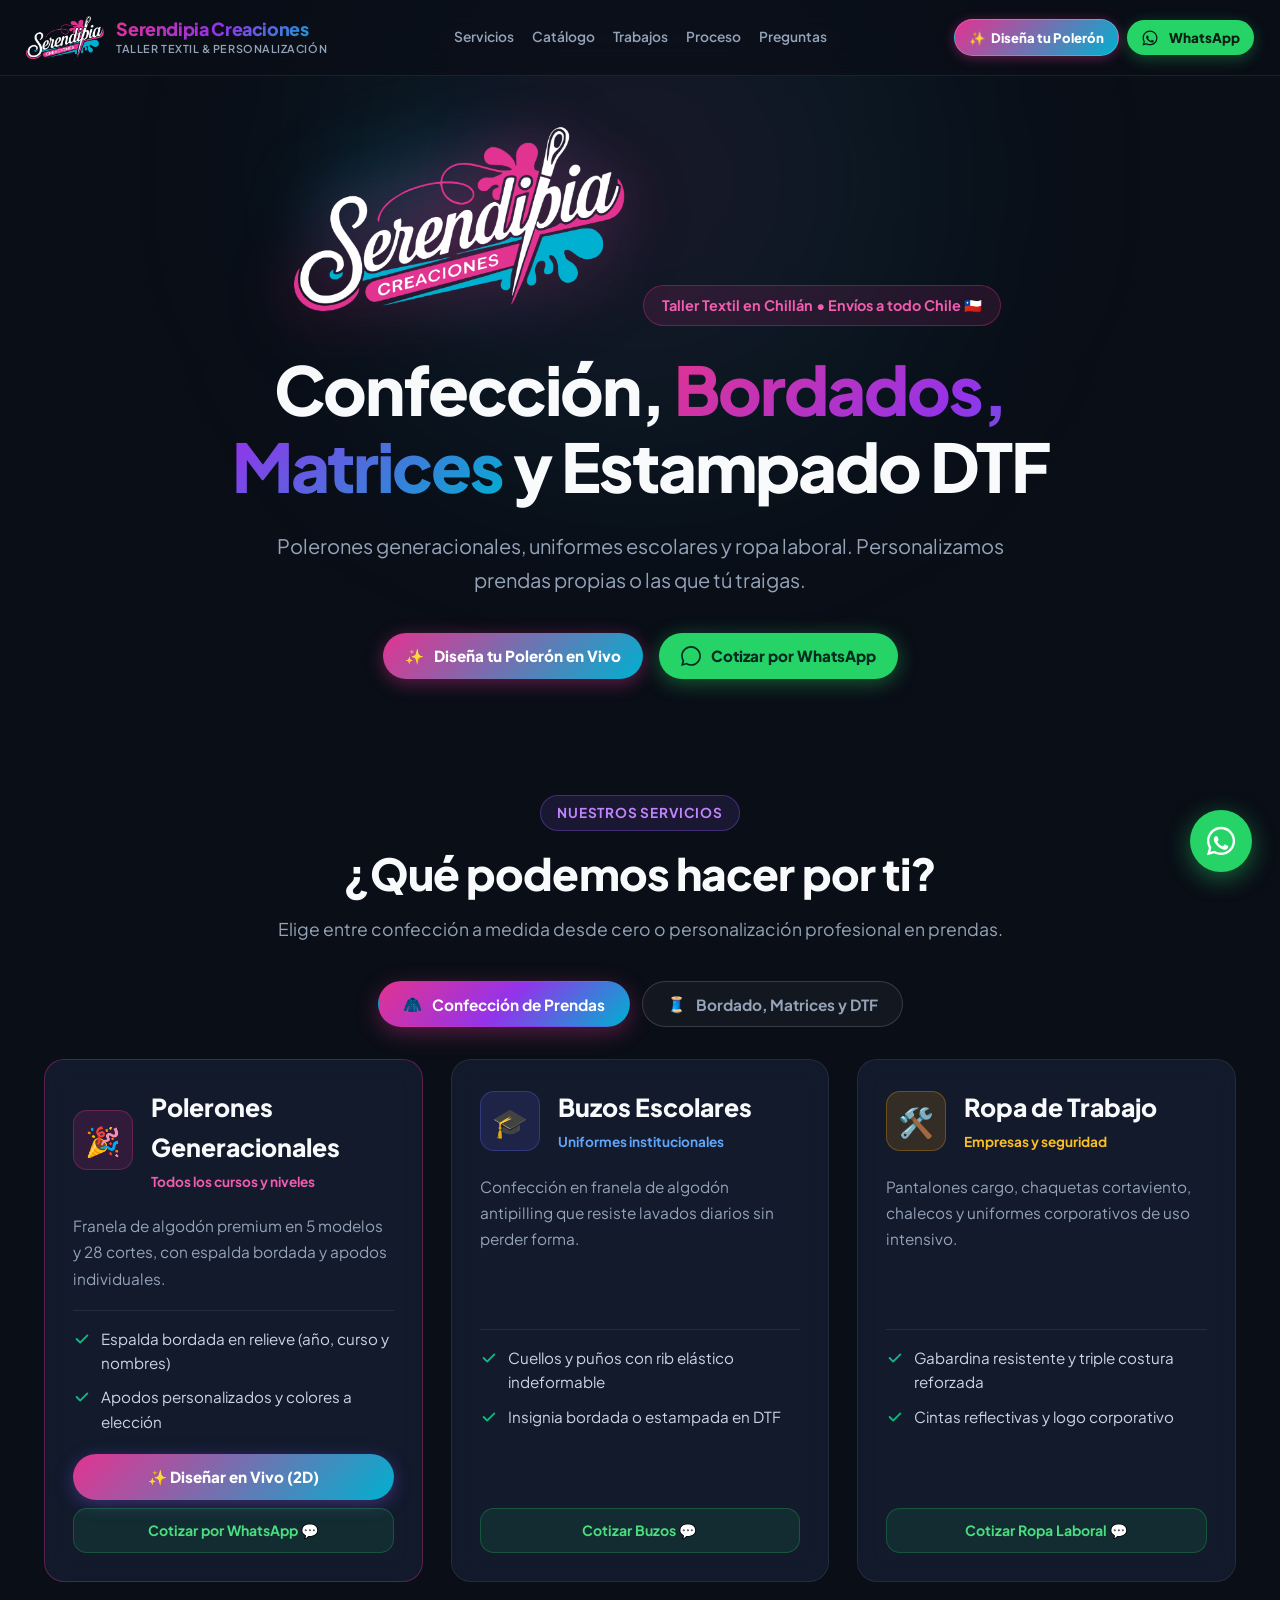
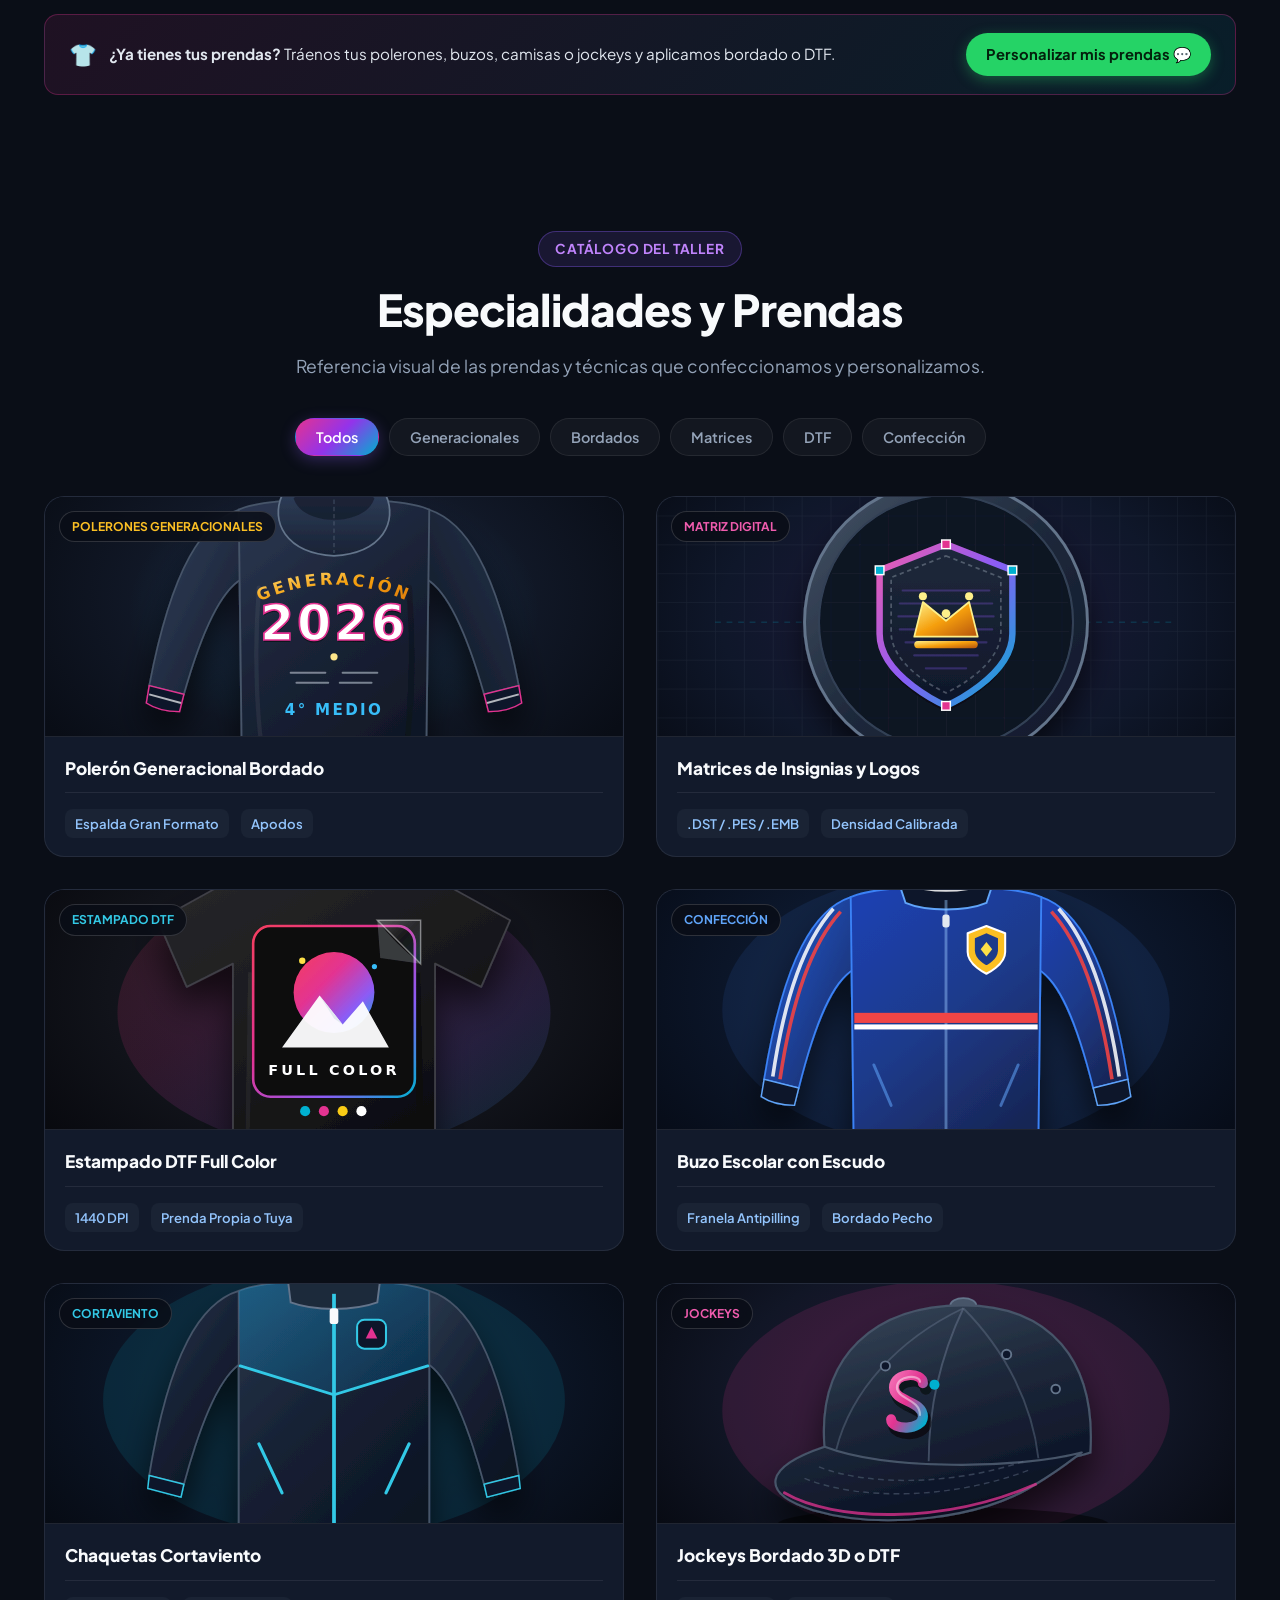
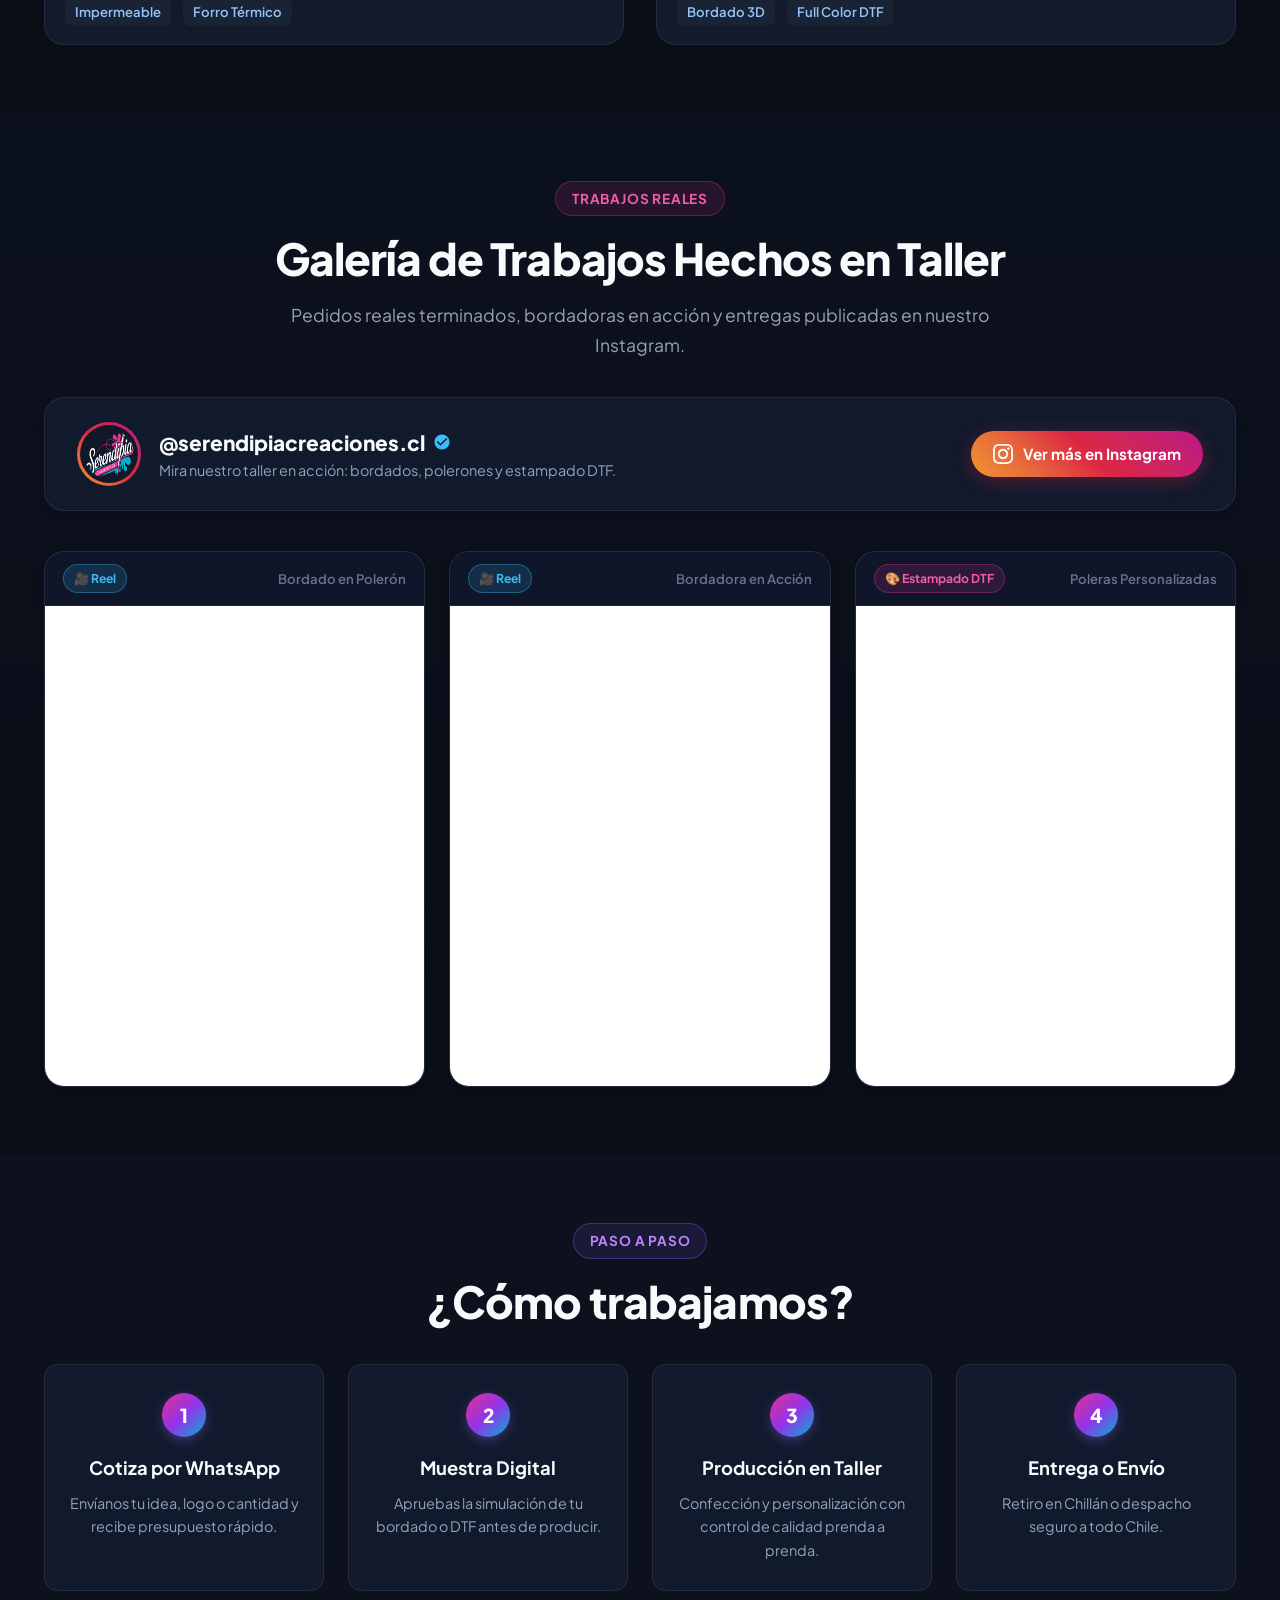
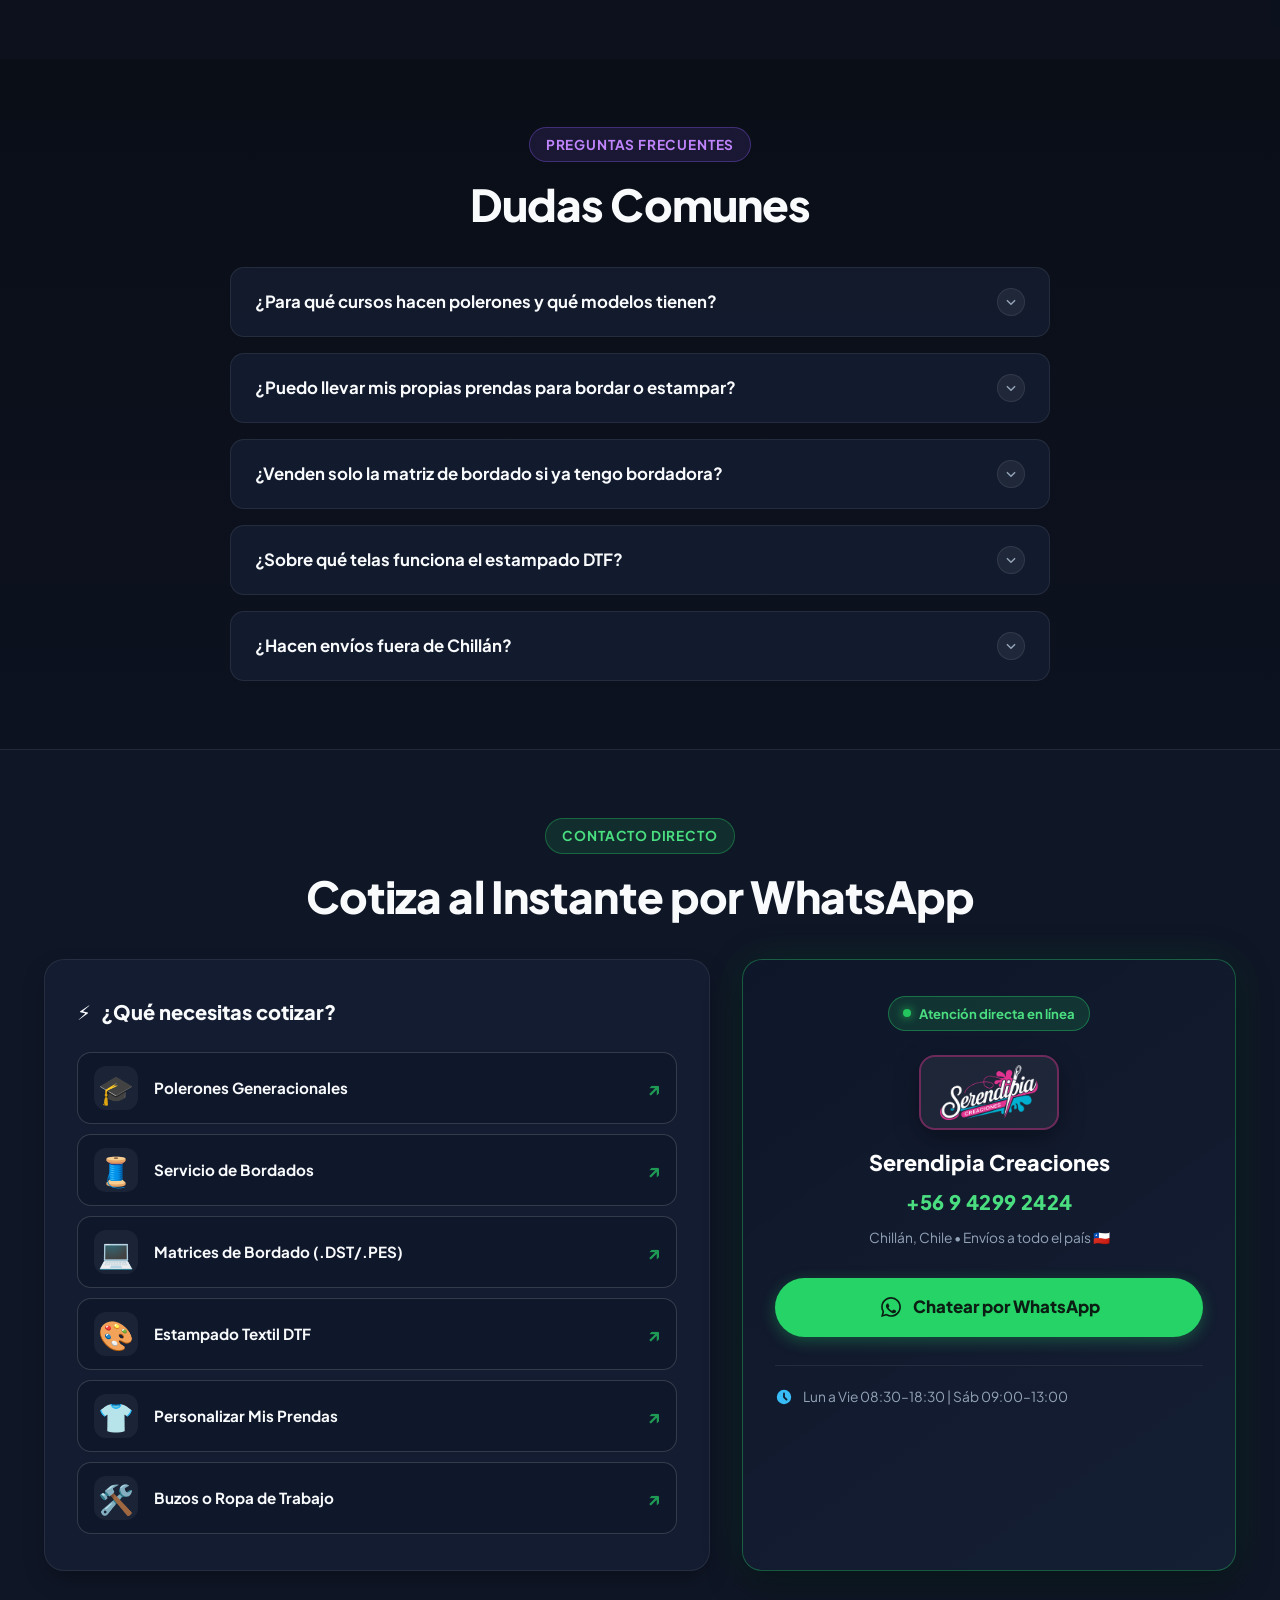
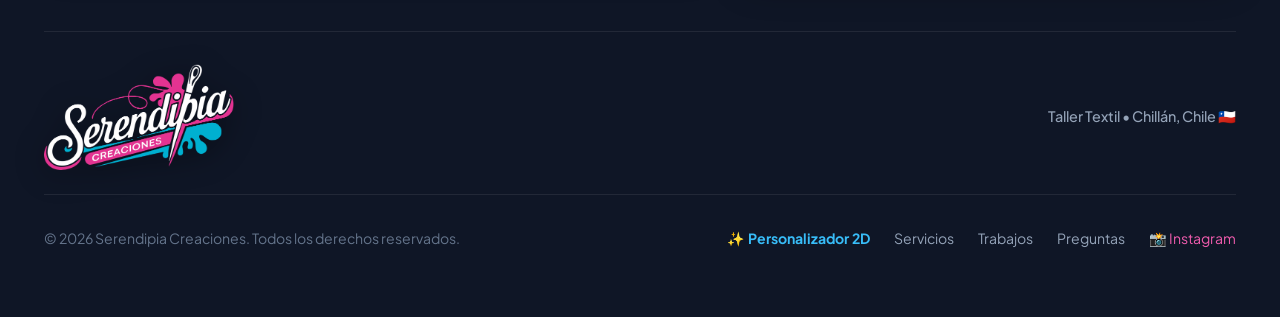
==== commit 7ac000bb: "fix(catalogo): cambiar etiqueta Generación a Polerones Generacionales" ====
--- a/index.html
+++ b/index.html
@@ -654,7 +654,7 @@
         <div class="portfolio-grid portfolio-grid-compact" id="portfolioGrid">
           <article class="portfolio-item" data-category="generacionales confeccion bordados" id="portItemGeneracional">
             <div class="portfolio-media">
-              <span class="portfolio-category-tag" style="color: #fbbf24;">Generación</span>
+              <span class="portfolio-category-tag" style="color: #fbbf24;">Polerones Generacionales</span>
               <img src="assets/images/poleron-generacional.svg" alt="Polerón generacional escolar con espalda bordada de graduación en Chillán" width="400" height="240" loading="lazy" decoding="async">
             </div>
             <div class="portfolio-body">
